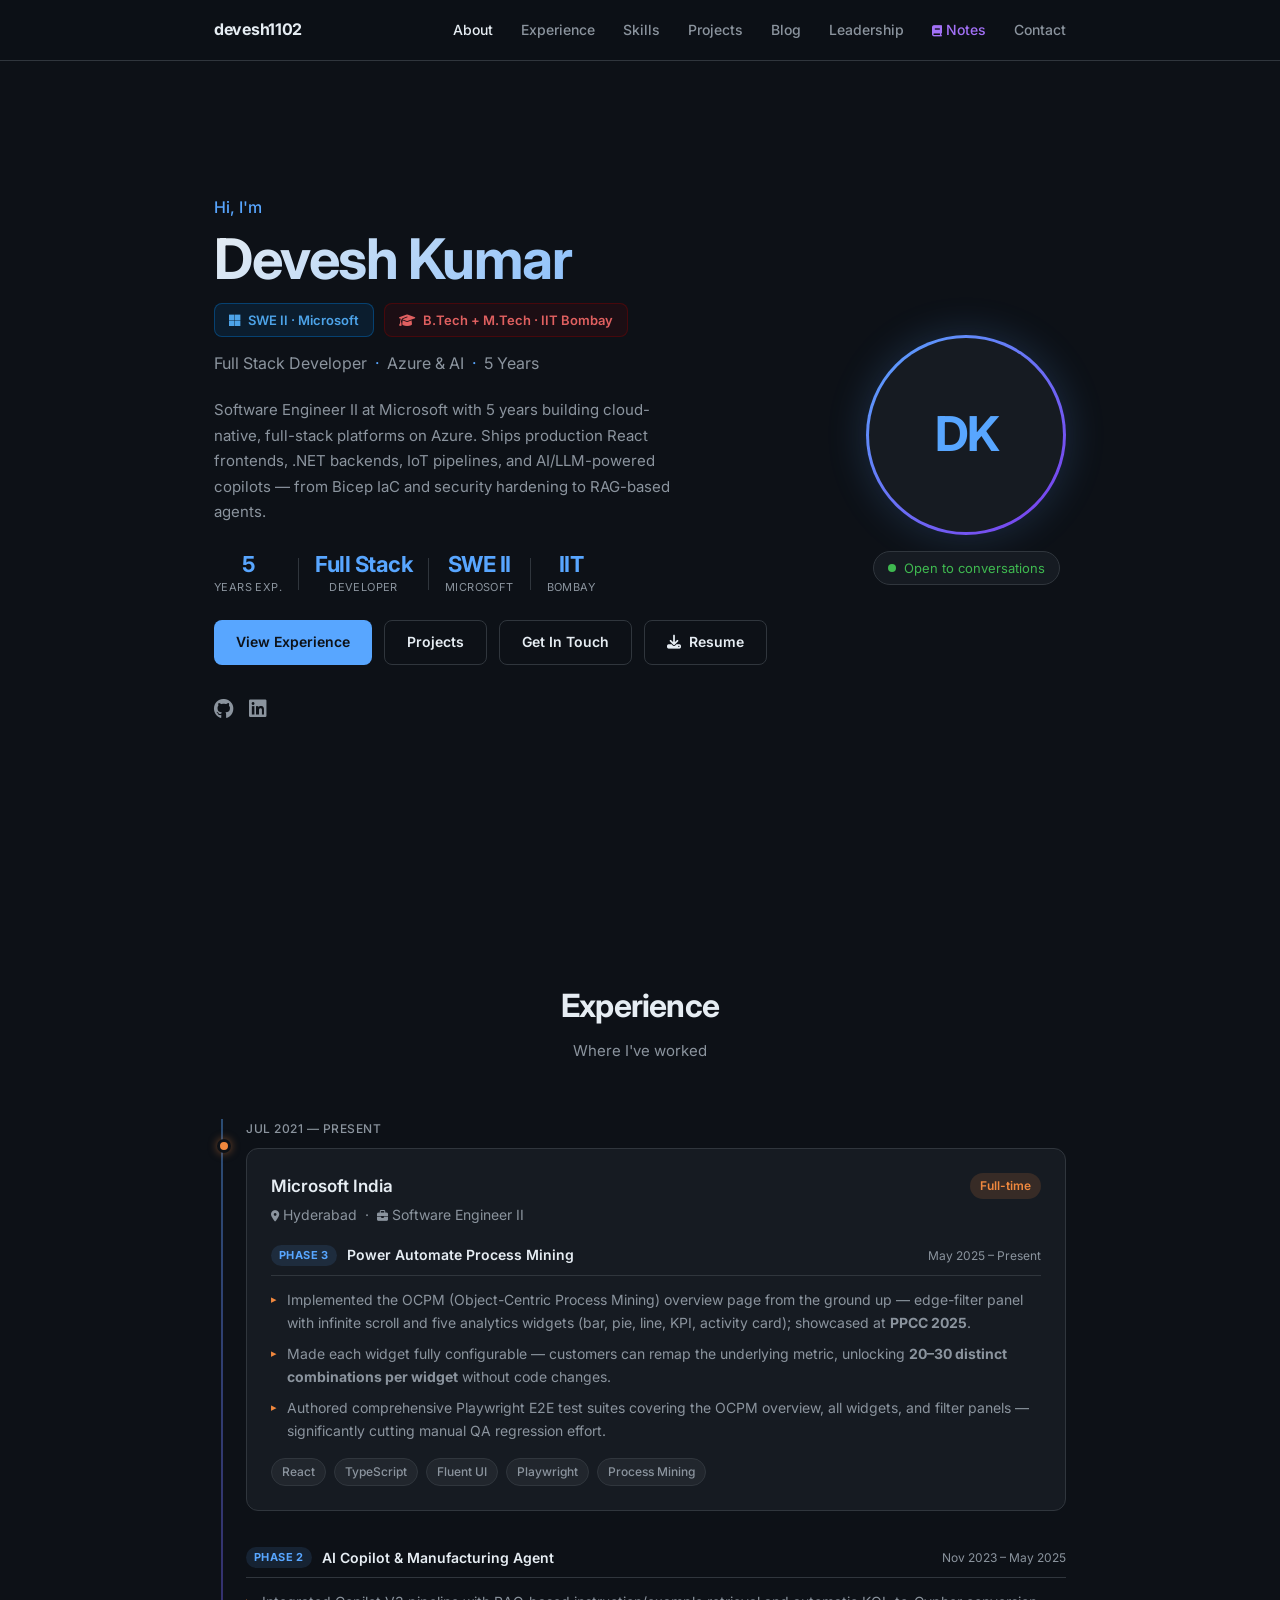
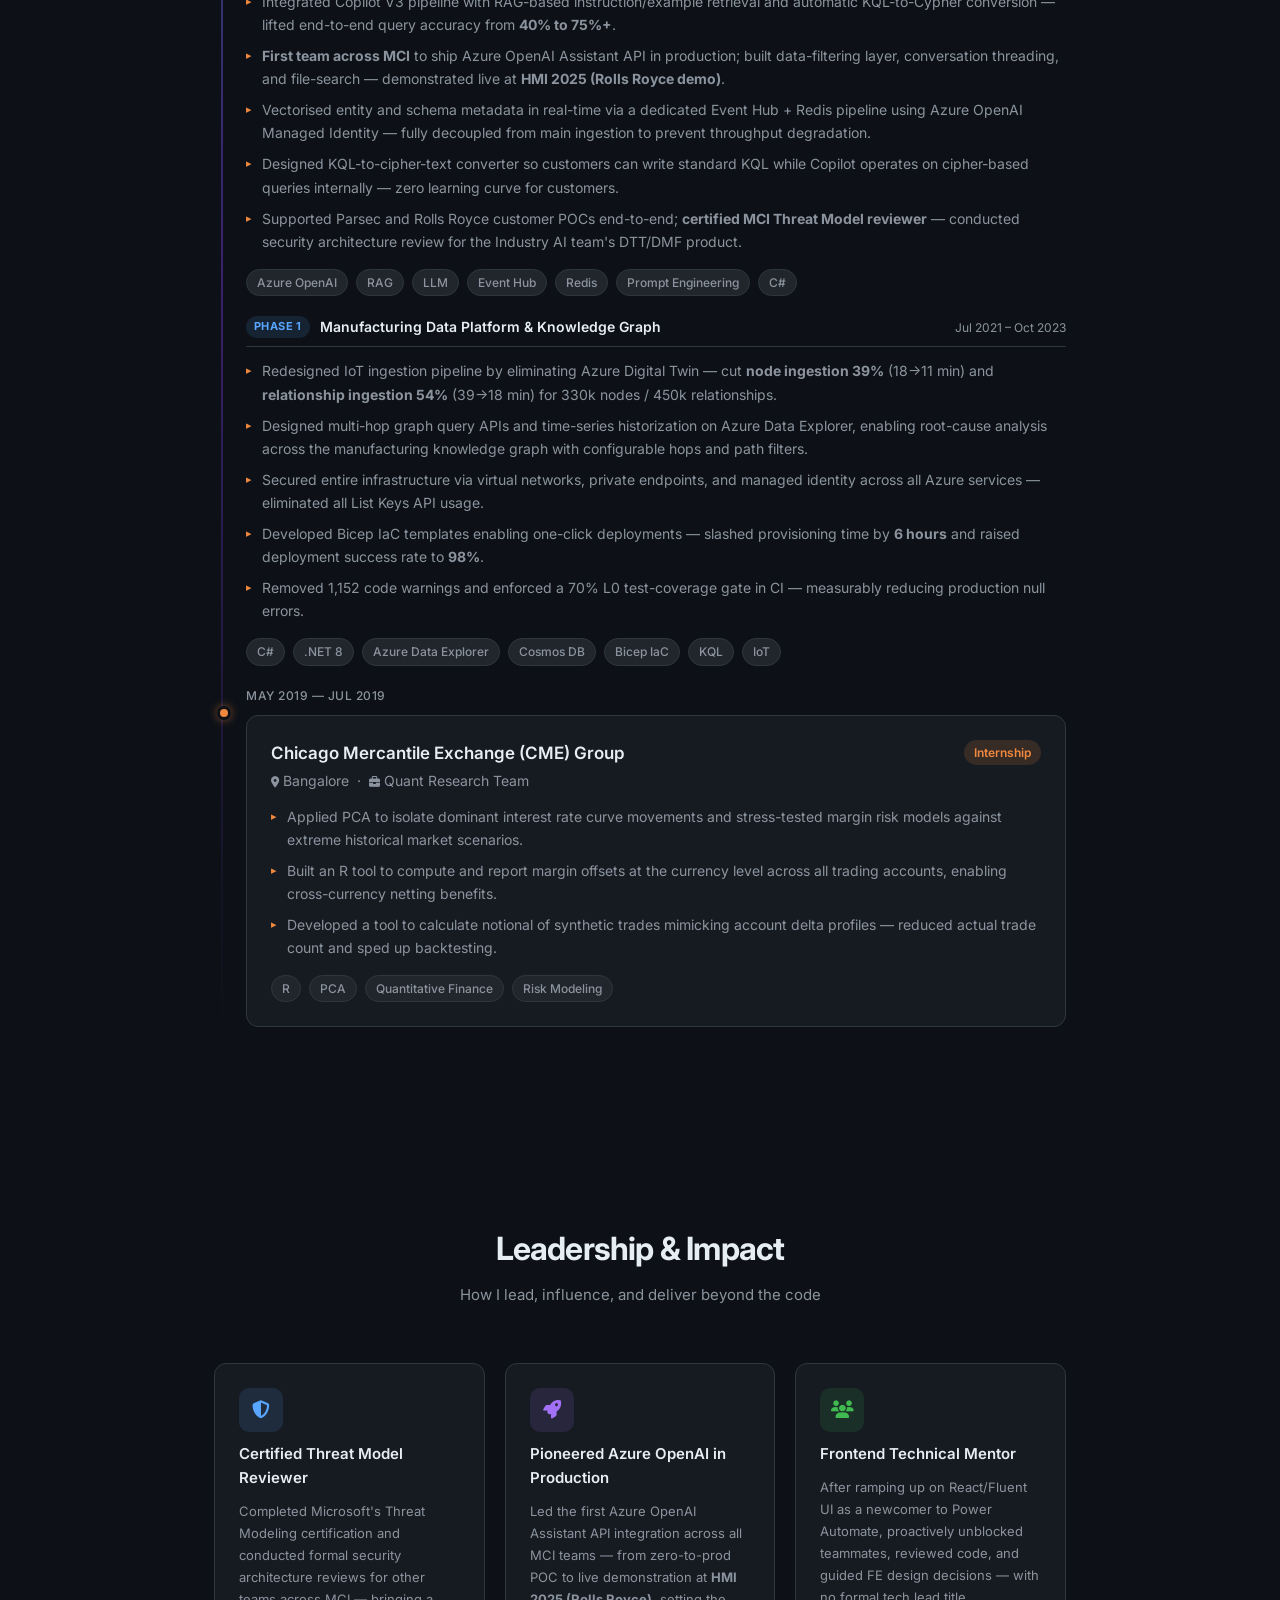
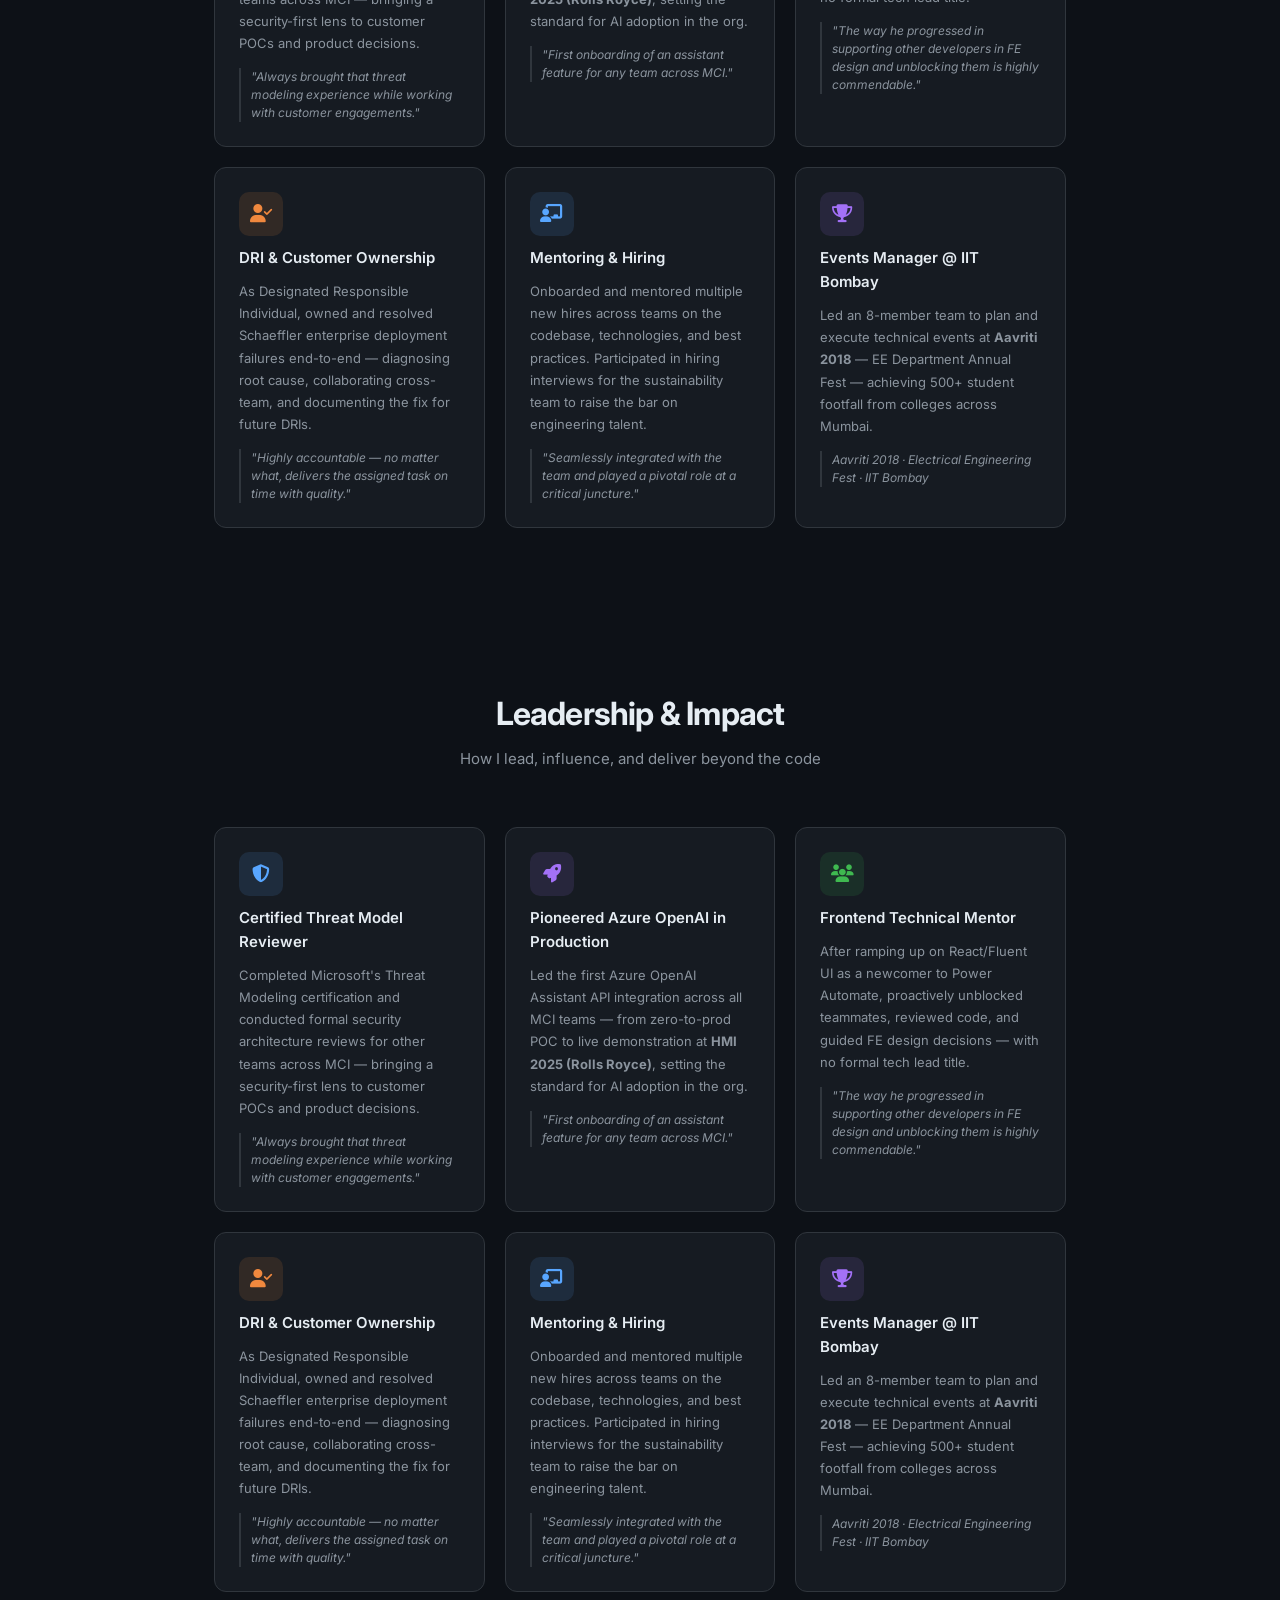
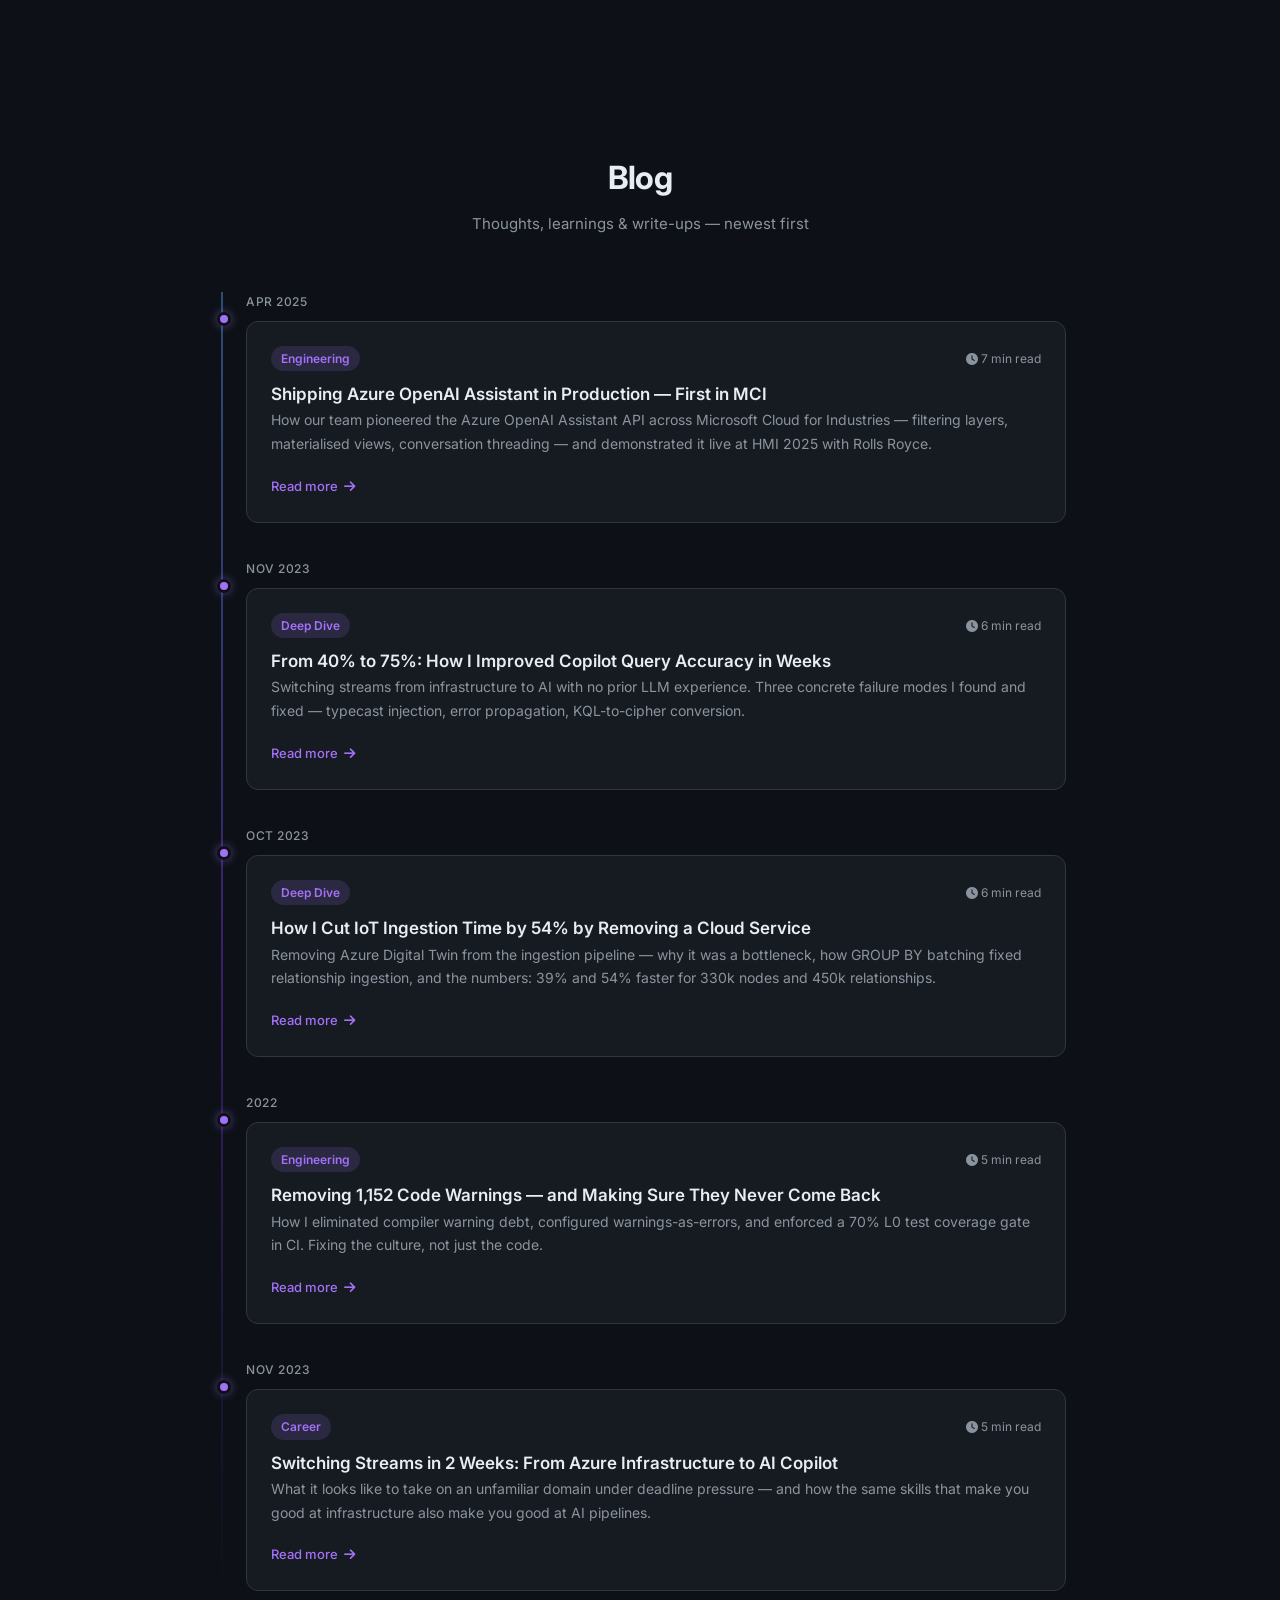
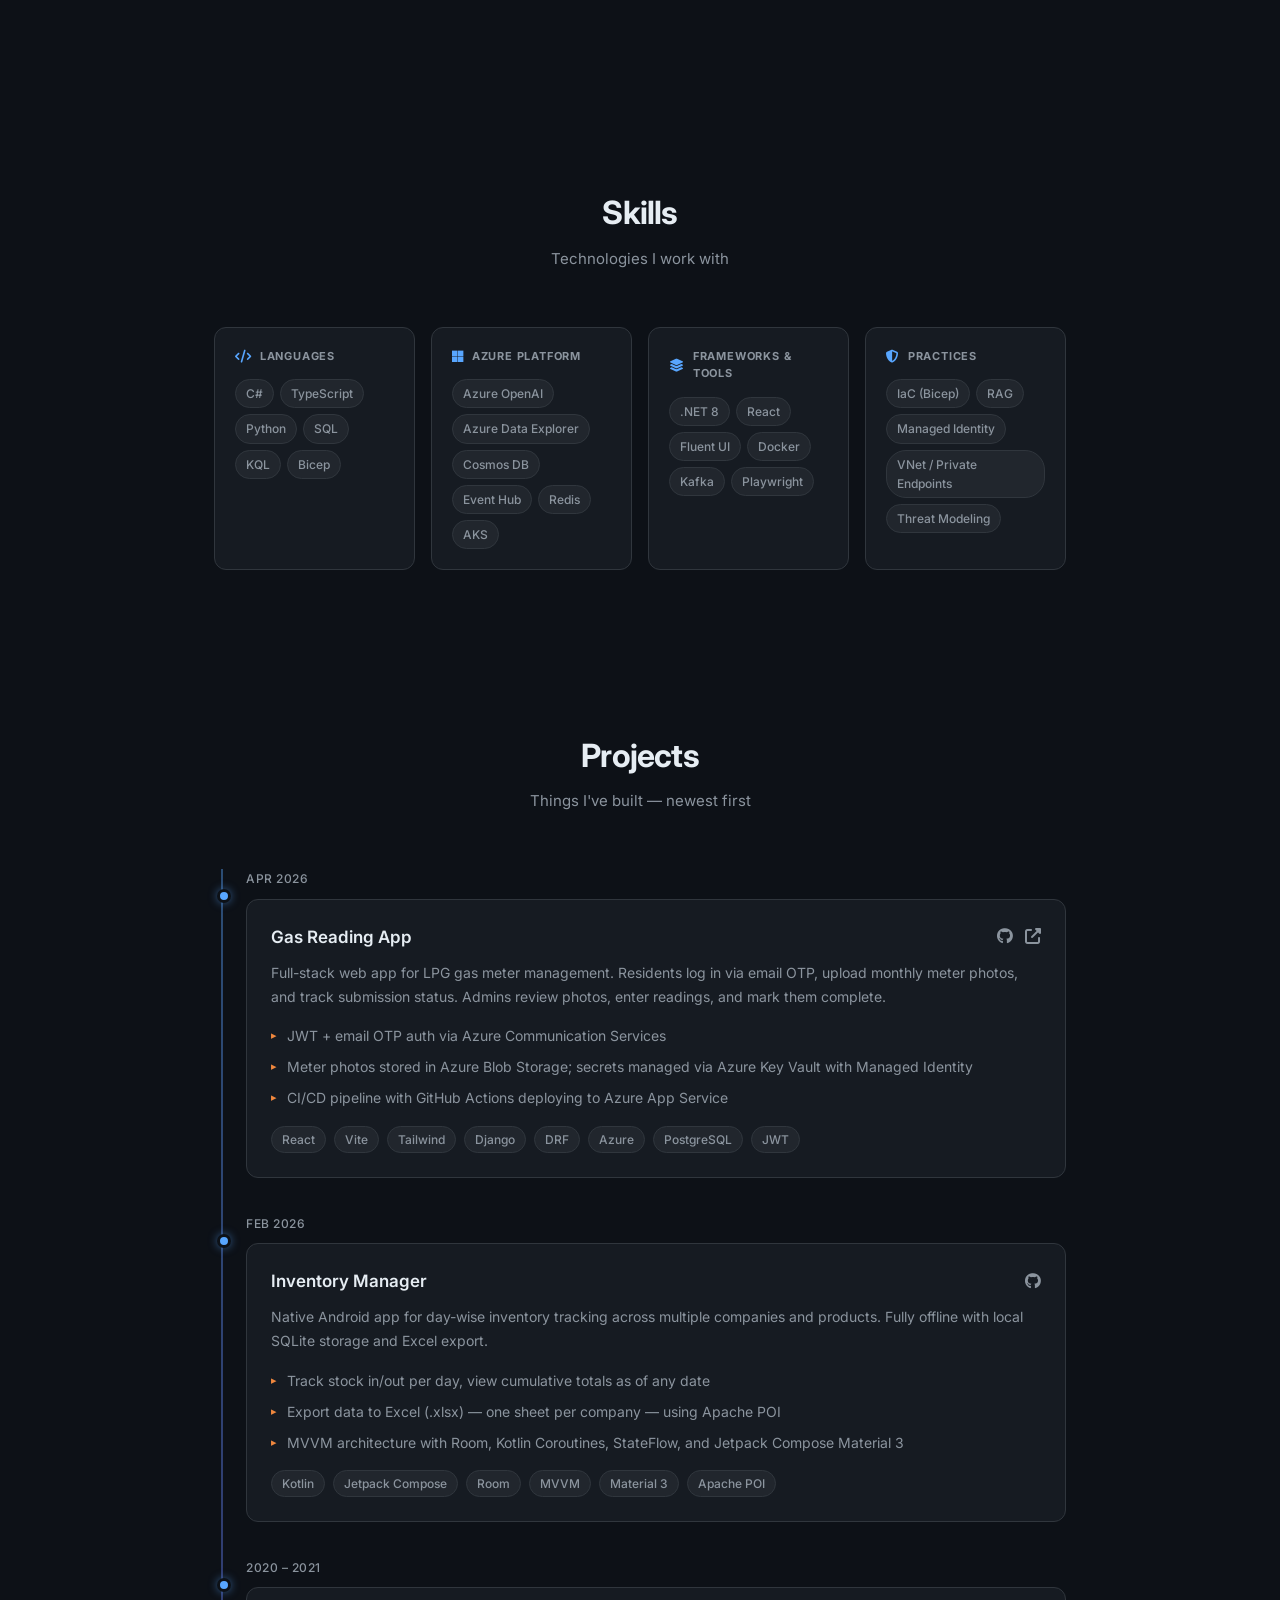
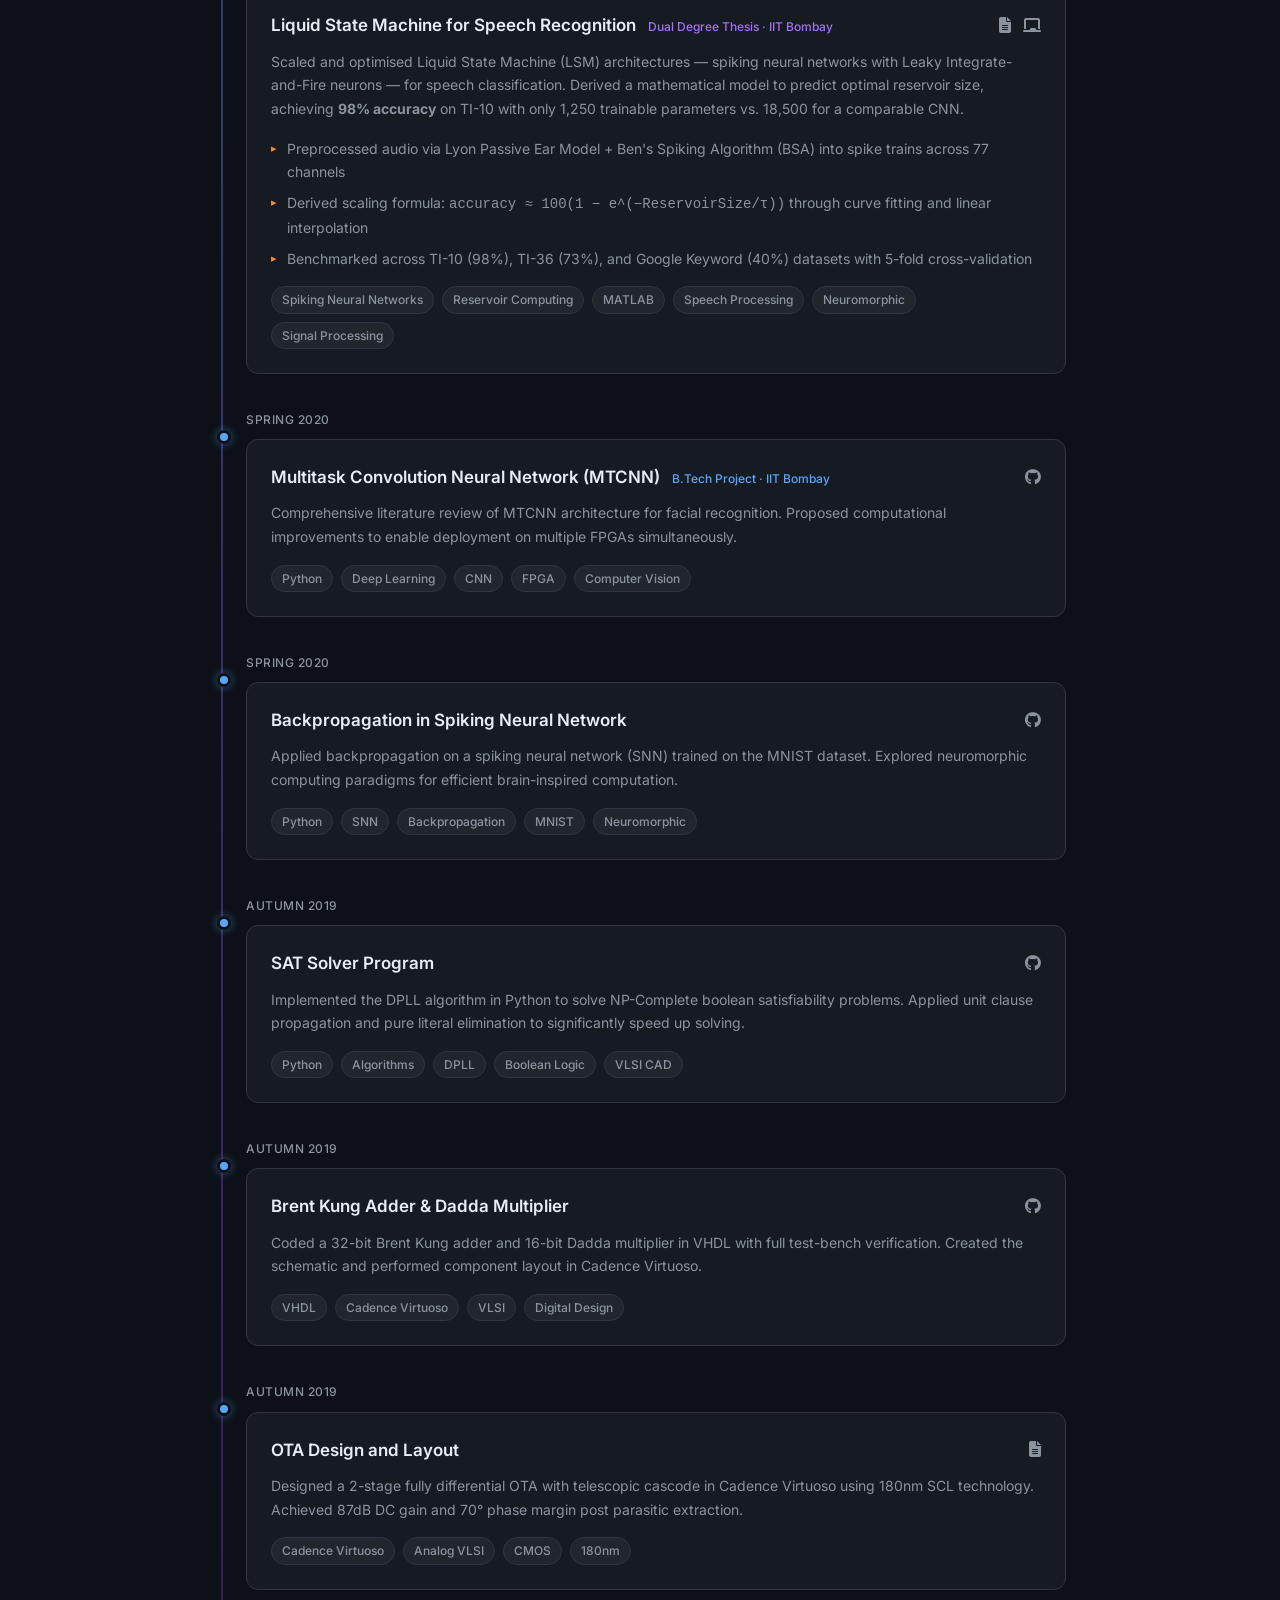
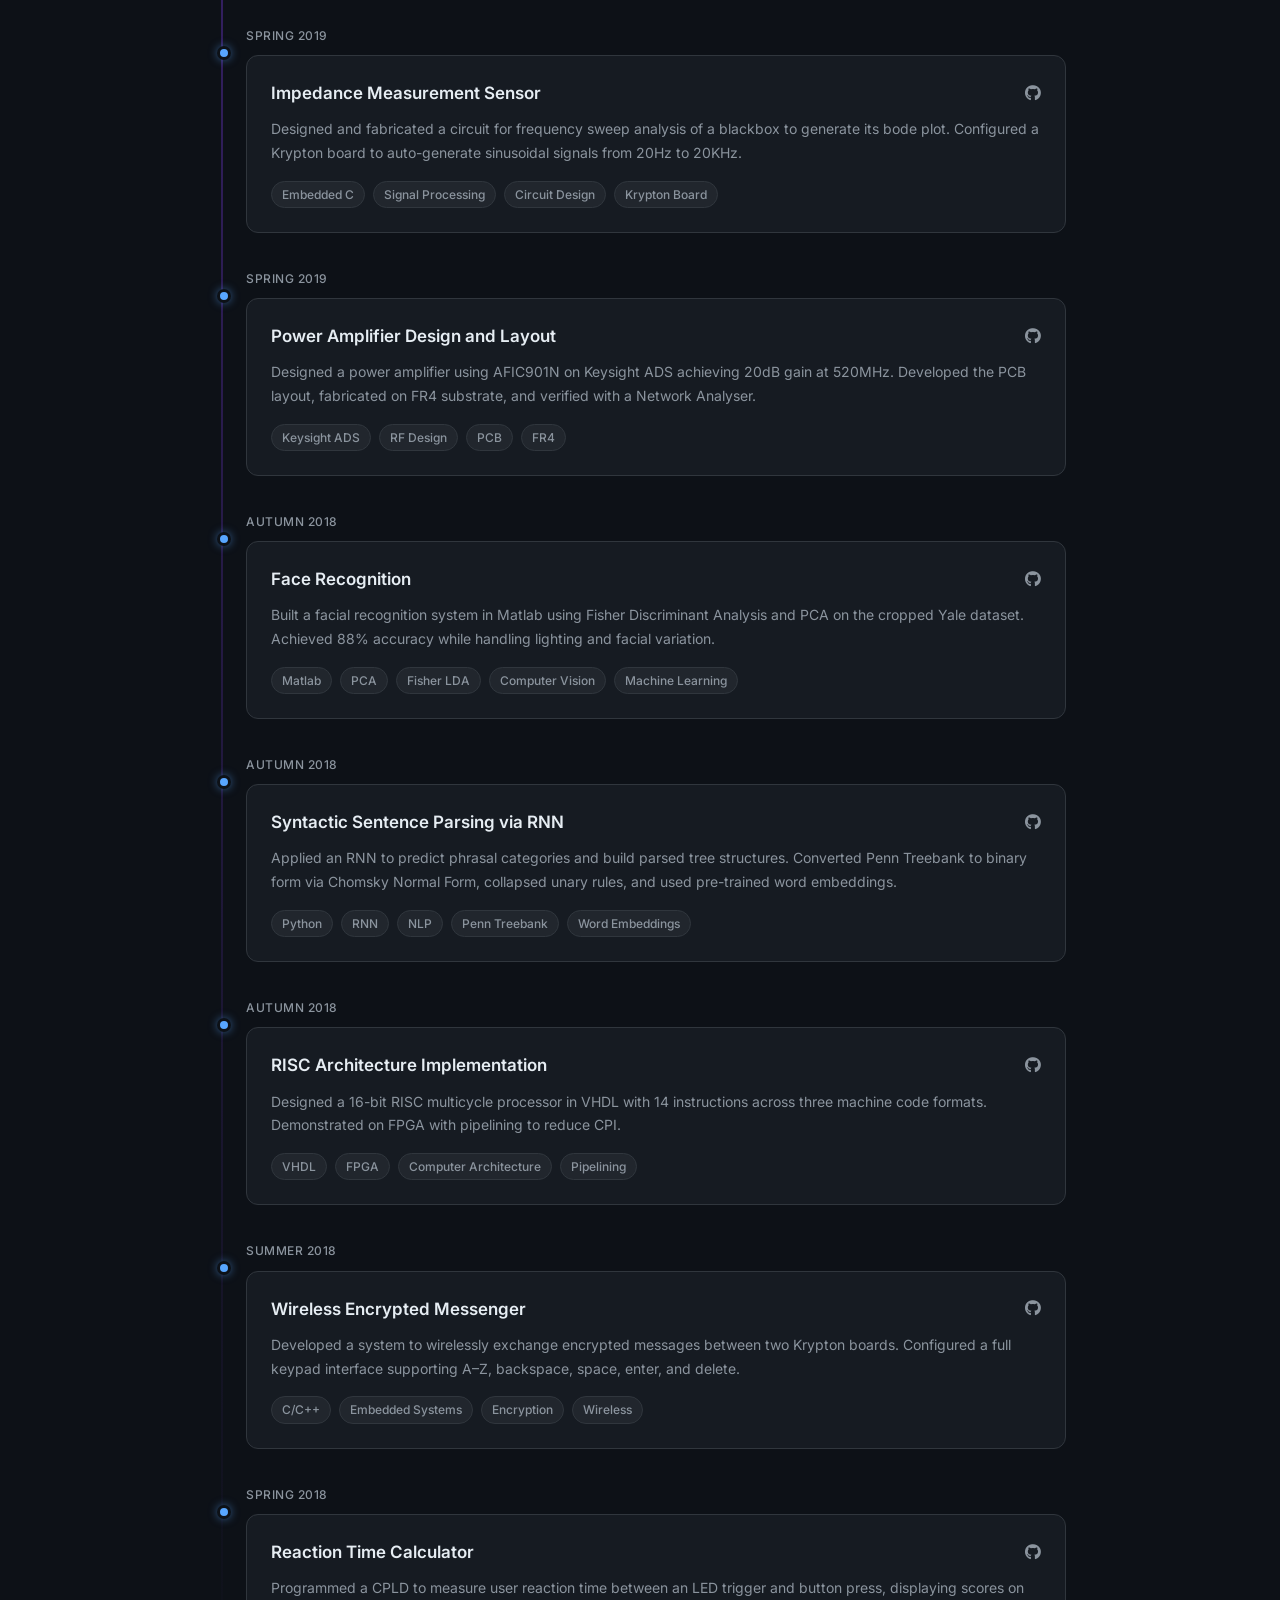
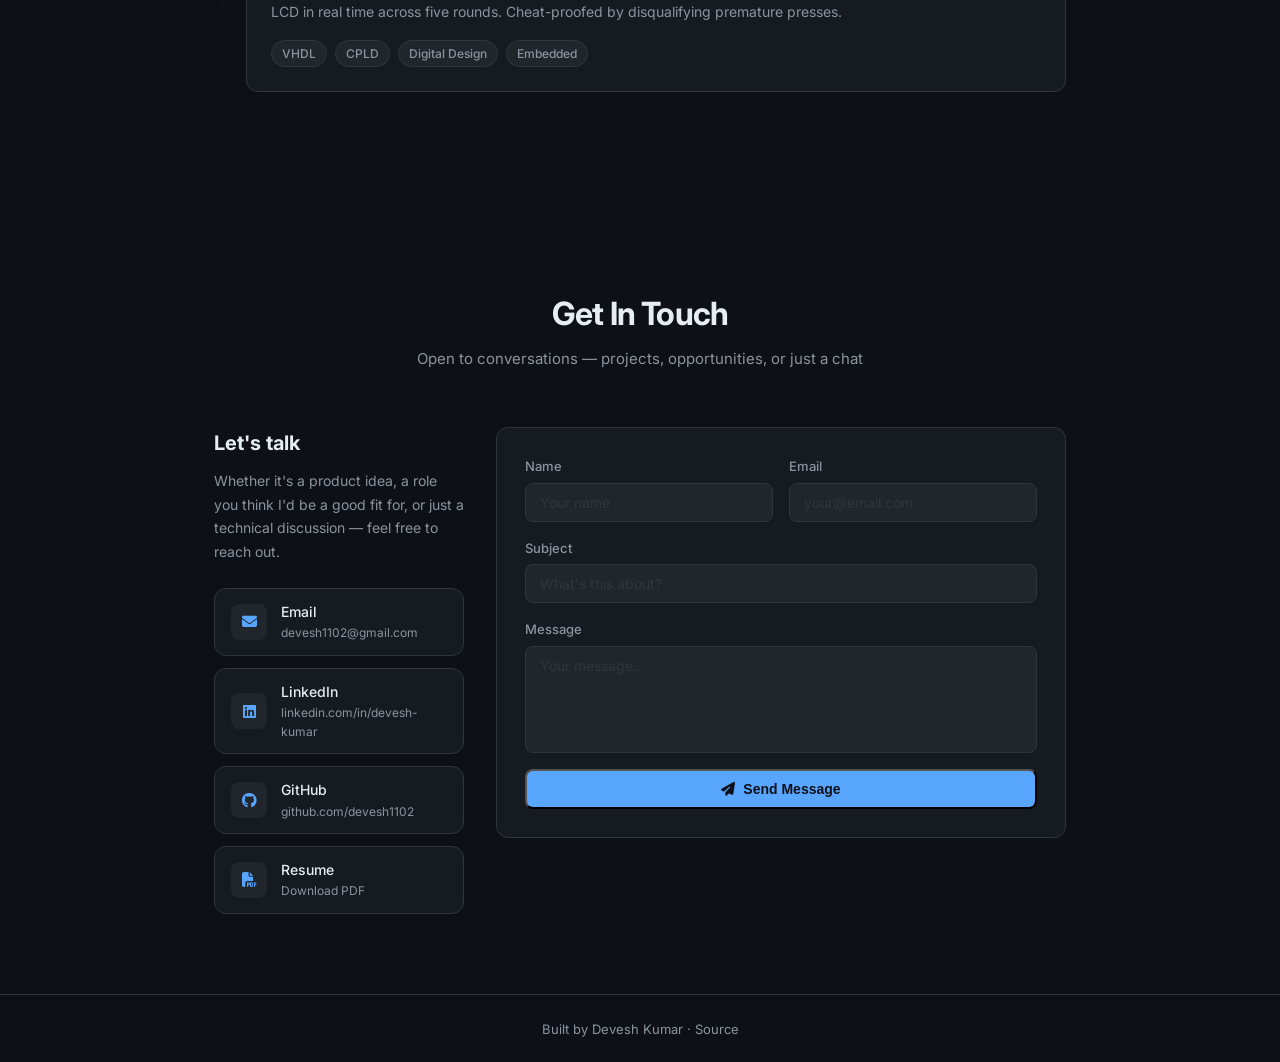
==== index.html @ a4772d68 "Add OTA report PDF with link on project card" ====
<!DOCTYPE html>
<html lang="en">
<head>
  <meta charset="UTF-8" />
  <meta name="viewport" content="width=device-width, initial-scale=1.0"/>

  <!-- Primary SEO -->
  <title>Devesh Kumar — Full Stack Developer</title>
  <meta name="description" content="Full Stack Developer & SWE II at Microsoft. 4+ years shipping cloud-native platforms on Azure — React frontends, .NET backends, AI/LLM copilots, IoT pipelines." />
  <meta name="author" content="Devesh Kumar" />
  <link rel="canonical" href="https://devesh1102.github.io/" />

  <!-- Open Graph — controls LinkedIn / Facebook preview -->
  <meta property="og:type" content="website" />
  <meta property="og:url" content="https://devesh1102.github.io/" />
  <meta property="og:title" content="Devesh Kumar — Full Stack Developer" />
  <meta property="og:description" content="Full Stack Developer building clean, performant web applications. Explore my projects and blog." />
  <meta property="og:image" content="https://devesh1102.github.io/og-image.png" />
  <meta property="og:image:width" content="1200" />
  <meta property="og:image:height" content="630" />
  <meta property="og:site_name" content="Devesh Kumar" />

  <!-- Twitter Card -->
  <meta name="twitter:card" content="summary_large_image" />
  <meta name="twitter:title" content="Devesh Kumar — Full Stack Developer" />
  <meta name="twitter:description" content="Full Stack Developer building clean, performant web applications." />
  <meta name="twitter:image" content="https://devesh1102.github.io/og-image.png" />

  <!-- Favicon -->
  <link rel="icon" href="favicon.svg" type="image/svg+xml" />

  <!-- Preconnect for performance -->
  <link rel="preconnect" href="https://fonts.googleapis.com" />
  <link rel="preconnect" href="https://fonts.gstatic.com" crossorigin />

  <!-- JSON-LD structured data (Person schema) -->
  <script type="application/ld+json">
  {
    "@context": "https://schema.org",
    "@type": "Person",
    "name": "Devesh Kumar",
    "url": "https://devesh1102.github.io/",
    "email": "devesh1102@gmail.com",
    "jobTitle": "Software Engineer II — Full Stack Developer",
    "worksFor": {
      "@type": "Organization",
      "name": "Microsoft"
    },
    "alumniOf": {
      "@type": "CollegeOrUniversity",
      "name": "Indian Institute of Technology, Bombay"
    },
    "knowsAbout": ["Full Stack Development", "React", "TypeScript", "C#", ".NET", "Azure", "RAG", "LLM", "IoT", "Cloud Architecture"],
    "sameAs": [
      "https://github.com/devesh1102",
      "https://linkedin.com/in/devesh-kumar"
    ]
  }
  </script>

  <link rel="stylesheet" href="style.css?v=2" />
  <link href="https://fonts.googleapis.com/css2?family=Inter:wght@300;400;500;600;700&display=swap" rel="stylesheet"/>
  <link rel="stylesheet" href="https://cdnjs.cloudflare.com/ajax/libs/font-awesome/6.5.0/css/all.min.css"/>
</head>
<body>

  <!-- Skip to content (accessibility) -->
  <a href="#about" class="skip-link">Skip to main content</a>

  <!-- NAV -->
  <nav>
    <div class="nav-inner">
      <span class="logo">devesh1102</span>
      <ul class="nav-links">
        <li><a href="#about">About</a></li>
        <li><a href="#experience">Experience</a></li>
        <li><a href="#skills">Skills</a></li>
        <li><a href="#projects">Projects</a></li>
        <li><a href="#blog">Blog</a></li>
        <li><a href="#leadership">Leadership</a></li>
        <li><a href="notes/index.html" class="nav-notes"><i class="fas fa-book"></i> Notes</a></li>
        <li><a href="#contact">Contact</a></li>
      </ul>
      <button class="hamburger" id="hamburger" aria-label="Toggle menu">
        <span></span><span></span><span></span>
      </button>
    </div>
  </nav>

  <!-- HERO -->
  <section id="about" class="hero">
    <div class="hero-content">
      <div class="hero-text">
        <p class="greeting">Hi, I'm</p>
        <h1>Devesh Kumar</h1>
        <div class="cred-badges">
          <span class="cred-badge cred-ms">
            <i class="fab fa-microsoft"></i> SWE II · Microsoft
          </span>
          <span class="cred-badge cred-iit">
            <i class="fas fa-graduation-cap"></i> B.Tech + M.Tech · IIT Bombay
          </span>
        </div>
        <h2 class="tagline">Full Stack Developer <span class="dot">·</span> Azure &amp; AI <span class="dot">·</span> 5 Years</h2>
        <p class="bio">Software Engineer II at Microsoft with 5 years building cloud-native, full-stack platforms on Azure. Ships production React frontends, .NET backends, IoT pipelines, and AI/LLM-powered copilots — from Bicep IaC and security hardening to RAG-based agents.</p>
        <div class="stats-bar">
          <div class="stat"><span class="stat-val">5</span><span class="stat-label">Years Exp.</span></div>
          <div class="stat-div"></div>
          <div class="stat"><span class="stat-val">Full Stack</span><span class="stat-label">Developer</span></div>
          <div class="stat-div"></div>
          <div class="stat"><span class="stat-val">SWE II</span><span class="stat-label">Microsoft</span></div>
          <div class="stat-div"></div>
          <div class="stat"><span class="stat-val">IIT</span><span class="stat-label">Bombay</span></div>
        </div>
        <div class="hero-btns">
          <a href="#experience" class="btn btn-primary">View Experience</a>
          <a href="#projects" class="btn btn-outline">Projects</a>
          <a href="mailto:devesh1102@gmail.com" class="btn btn-outline">Get In Touch</a>
          <a href="resume.pdf" download="Devesh_Kumar_Resume.pdf" class="btn btn-outline"><i class="fas fa-download"></i> Resume</a>
        </div>
        <div class="socials">
          <a href="https://github.com/devesh1102" target="_blank" rel="noopener noreferrer" aria-label="GitHub"><i class="fab fa-github"></i></a>
          <a href="https://linkedin.com/in/devesh-kumar" target="_blank" rel="noopener noreferrer" aria-label="LinkedIn"><i class="fab fa-linkedin"></i></a>
        </div>
      </div>
      <div class="hero-avatar">
        <div class="avatar-ring">
          <div class="avatar-placeholder">DK</div>
        </div>
        <div class="status-badge"><span class="pulse"></span> Open to conversations</div>
      </div>
    </div>
  </section>

  <!-- EXPERIENCE -->
  <section id="experience" aria-label="Experience">
    <div class="section-header">
      <h2>Experience</h2>
      <p>Where I've worked</p>
    </div>
    <div class="timeline">

      <!-- MICROSOFT -->
      <div class="timeline-item">
        <div class="timeline-dot exp-dot"></div>
        <div class="timeline-date">Jul 2021 — Present</div>
        <div class="card exp-card">
          <div class="card-top">
            <div>
              <h3>Microsoft India</h3>
              <p class="exp-meta"><i class="fas fa-map-marker-alt"></i> Hyderabad &nbsp;·&nbsp; <i class="fas fa-briefcase"></i> Software Engineer II</p>
            </div>
            <span class="exp-badge">Full-time</span>
          </div>

          <!-- Phase 3 -->
          <div class="phase-header">
            <span class="phase-label">Phase 3</span>
            <span class="phase-title">Power Automate Process Mining</span>
            <span class="phase-date">May 2025 – Present</span>
          </div>
          <ul class="exp-list">
            <li>Implemented the OCPM (Object-Centric Process Mining) overview page from the ground up — edge-filter panel with infinite scroll and five analytics widgets (bar, pie, line, KPI, activity card); showcased at <strong>PPCC 2025</strong>.</li>
            <li>Made each widget fully configurable — customers can remap the underlying metric, unlocking <strong>20–30 distinct combinations per widget</strong> without code changes.</li>
            <li>Authored comprehensive Playwright E2E test suites covering the OCPM overview, all widgets, and filter panels — significantly cutting manual QA regression effort.</li>
          </ul>
          <div class="tags">
            <span>React</span><span>TypeScript</span><span>Fluent UI</span><span>Playwright</span><span>Process Mining</span>
          </div>
        </div>
      </div>

          <!-- Phase 2 -->
          <div class="phase-header">
            <span class="phase-label">Phase 2</span>
            <span class="phase-title">AI Copilot &amp; Manufacturing Agent</span>
            <span class="phase-date">Nov 2023 – May 2025</span>
          </div>
          <ul class="exp-list">
            <li>Integrated Copilot V3 pipeline with RAG-based instruction/example retrieval and automatic KQL-to-Cypher conversion — lifted end-to-end query accuracy from <strong>40% to 75%+</strong>.</li>
            <li><strong>First team across MCI</strong> to ship Azure OpenAI Assistant API in production; built data-filtering layer, conversation threading, and file-search — demonstrated live at <strong>HMI 2025 (Rolls Royce demo)</strong>.</li>
            <li>Vectorised entity and schema metadata in real-time via a dedicated Event Hub + Redis pipeline using Azure OpenAI Managed Identity — fully decoupled from main ingestion to prevent throughput degradation.</li>
            <li>Designed KQL-to-cipher-text converter so customers can write standard KQL while Copilot operates on cipher-based queries internally — zero learning curve for customers.</li>
            <li>Supported Parsec and Rolls Royce customer POCs end-to-end; <strong>certified MCI Threat Model reviewer</strong> — conducted security architecture review for the Industry AI team's DTT/DMF product.</li>
          </ul>
          <div class="tags" style="margin-bottom:20px">
            <span>Azure OpenAI</span><span>RAG</span><span>LLM</span><span>Event Hub</span><span>Redis</span><span>Prompt Engineering</span><span>C#</span>
          </div>

          <!-- Phase 1 -->
          <div class="phase-header">
            <span class="phase-label">Phase 1</span>
            <span class="phase-title">Manufacturing Data Platform &amp; Knowledge Graph</span>
            <span class="phase-date">Jul 2021 – Oct 2023</span>
          </div>
          <ul class="exp-list">
            <li>Redesigned IoT ingestion pipeline by eliminating Azure Digital Twin — cut <strong>node ingestion 39%</strong> (18→11 min) and <strong>relationship ingestion 54%</strong> (39→18 min) for 330k nodes / 450k relationships.</li>
            <li>Designed multi-hop graph query APIs and time-series historization on Azure Data Explorer, enabling root-cause analysis across the manufacturing knowledge graph with configurable hops and path filters.</li>
            <li>Secured entire infrastructure via virtual networks, private endpoints, and managed identity across all Azure services — eliminated all List Keys API usage.</li>
            <li>Developed Bicep IaC templates enabling one-click deployments — slashed provisioning time by <strong>6 hours</strong> and raised deployment success rate to <strong>98%</strong>.</li>
            <li>Removed 1,152 code warnings and enforced a 70% L0 test-coverage gate in CI — measurably reducing production null errors.</li>
          </ul>
          <div class="tags" style="margin-bottom:20px">
            <span>C#</span><span>.NET 8</span><span>Azure Data Explorer</span><span>Cosmos DB</span><span>Bicep IaC</span><span>KQL</span><span>IoT</span>
          </div>

      <!-- CME GROUP -->
      <div class="timeline-item">
        <div class="timeline-dot exp-dot"></div>
        <div class="timeline-date">May 2019 — Jul 2019</div>
        <div class="card exp-card">
          <div class="card-top">
            <div>
              <h3>Chicago Mercantile Exchange (CME) Group</h3>
              <p class="exp-meta"><i class="fas fa-map-marker-alt"></i> Bangalore &nbsp;·&nbsp; <i class="fas fa-briefcase"></i> Quant Research Team</p>
            </div>
            <span class="exp-badge">Internship</span>
          </div>
          <ul class="exp-list">
            <li>Applied PCA to isolate dominant interest rate curve movements and stress-tested margin risk models against extreme historical market scenarios.</li>
            <li>Built an R tool to compute and report margin offsets at the currency level across all trading accounts, enabling cross-currency netting benefits.</li>
            <li>Developed a tool to calculate notional of synthetic trades mimicking account delta profiles — reduced actual trade count and sped up backtesting.</li>
          </ul>
          <div class="tags">
            <span>R</span><span>PCA</span><span>Quantitative Finance</span><span>Risk Modeling</span>
          </div>
        </div>
      </div>

    </div>
  </section>

  <!-- LEADERSHIP & IMPACT -->
  <section id="leadership" aria-label="Leadership and Impact">
    <div class="section-header">
      <h2>Leadership &amp; Impact</h2>
      <p>How I lead, influence, and deliver beyond the code</p>
    </div>
    <div class="leadership-grid">

      <div class="leadership-card">
        <div class="lc-icon" style="background: rgba(88,166,255,0.12); color: var(--accent)">
          <i class="fas fa-shield-alt"></i>
        </div>
        <h4>Certified Threat Model Reviewer</h4>
        <p>Completed Microsoft's Threat Modeling certification and conducted formal security architecture reviews for other teams across MCI — bringing a security-first lens to customer POCs and product decisions.</p>
        <span class="lc-quote">"Always brought that threat modeling experience while working with customer engagements."</span>
      </div>

      <div class="leadership-card">
        <div class="lc-icon" style="background: rgba(163,113,247,0.12); color: var(--purple)">
          <i class="fas fa-rocket"></i>
        </div>
        <h4>Pioneered Azure OpenAI in Production</h4>
        <p>Led the first Azure OpenAI Assistant API integration across all MCI teams — from zero-to-prod POC to live demonstration at <strong>HMI 2025 (Rolls Royce)</strong>, setting the standard for AI adoption in the org.</p>
        <span class="lc-quote">"First onboarding of an assistant feature for any team across MCI."</span>
      </div>

      <div class="leadership-card">
        <div class="lc-icon" style="background: rgba(63,185,80,0.12); color: var(--green)">
          <i class="fas fa-users"></i>
        </div>
        <h4>Frontend Technical Mentor</h4>
        <p>After ramping up on React/Fluent UI as a newcomer to Power Automate, proactively unblocked teammates, reviewed code, and guided FE design decisions — with no formal tech lead title.</p>
        <span class="lc-quote">"The way he progressed in supporting other developers in FE design and unblocking them is highly commendable."</span>
      </div>

      <div class="leadership-card">
        <div class="lc-icon" style="background: rgba(240,136,62,0.12); color: var(--orange)">
          <i class="fas fa-user-check"></i>
        </div>
        <h4>DRI &amp; Customer Ownership</h4>
        <p>As Designated Responsible Individual, owned and resolved Schaeffler enterprise deployment failures end-to-end — diagnosing root cause, collaborating cross-team, and documenting the fix for future DRIs.</p>
        <span class="lc-quote">"Highly accountable — no matter what, delivers the assigned task on time with quality."</span>
      </div>

      <div class="leadership-card">
        <div class="lc-icon" style="background: rgba(88,166,255,0.12); color: var(--accent)">
          <i class="fas fa-chalkboard-teacher"></i>
        </div>
        <h4>Mentoring &amp; Hiring</h4>
        <p>Onboarded and mentored multiple new hires across teams on the codebase, technologies, and best practices. Participated in hiring interviews for the sustainability team to raise the bar on engineering talent.</p>
        <span class="lc-quote">"Seamlessly integrated with the team and played a pivotal role at a critical juncture."</span>
      </div>

      <div class="leadership-card">
        <div class="lc-icon" style="background: rgba(163,113,247,0.12); color: var(--purple)">
          <i class="fas fa-trophy"></i>
        </div>
        <h4>Events Manager @ IIT Bombay</h4>
        <p>Led an 8-member team to plan and execute technical events at <strong>Aavriti 2018</strong> — EE Department Annual Fest — achieving 500+ student footfall from colleges across Mumbai.</p>
        <span class="lc-quote">Aavriti 2018 · Electrical Engineering Fest · IIT Bombay</span>
      </div>

    </div>
  </section>

      <!-- SKILLS -->
    <!-- LEADERSHIP & IMPACT -->
  <section id="leadership" aria-label="Leadership and Impact">
    <div class="section-header">
      <h2>Leadership &amp; Impact</h2>
      <p>How I lead, influence, and deliver beyond the code</p>
    </div>
    <div class="leadership-grid">

      <div class="leadership-card">
        <div class="lc-icon" style="background: rgba(88,166,255,0.12); color: var(--accent)">
          <i class="fas fa-shield-alt"></i>
        </div>
        <h4>Certified Threat Model Reviewer</h4>
        <p>Completed Microsoft's Threat Modeling certification and conducted formal security architecture reviews for other teams across MCI — bringing a security-first lens to customer POCs and product decisions.</p>
        <span class="lc-quote">"Always brought that threat modeling experience while working with customer engagements."</span>
      </div>

      <div class="leadership-card">
        <div class="lc-icon" style="background: rgba(163,113,247,0.12); color: var(--purple)">
          <i class="fas fa-rocket"></i>
        </div>
        <h4>Pioneered Azure OpenAI in Production</h4>
        <p>Led the first Azure OpenAI Assistant API integration across all MCI teams — from zero-to-prod POC to live demonstration at <strong>HMI 2025 (Rolls Royce)</strong>, setting the standard for AI adoption in the org.</p>
        <span class="lc-quote">"First onboarding of an assistant feature for any team across MCI."</span>
      </div>

      <div class="leadership-card">
        <div class="lc-icon" style="background: rgba(63,185,80,0.12); color: var(--green)">
          <i class="fas fa-users"></i>
        </div>
        <h4>Frontend Technical Mentor</h4>
        <p>After ramping up on React/Fluent UI as a newcomer to Power Automate, proactively unblocked teammates, reviewed code, and guided FE design decisions — with no formal tech lead title.</p>
        <span class="lc-quote">"The way he progressed in supporting other developers in FE design and unblocking them is highly commendable."</span>
      </div>

      <div class="leadership-card">
        <div class="lc-icon" style="background: rgba(240,136,62,0.12); color: var(--orange)">
          <i class="fas fa-user-check"></i>
        </div>
        <h4>DRI &amp; Customer Ownership</h4>
        <p>As Designated Responsible Individual, owned and resolved Schaeffler enterprise deployment failures end-to-end — diagnosing root cause, collaborating cross-team, and documenting the fix for future DRIs.</p>
        <span class="lc-quote">"Highly accountable — no matter what, delivers the assigned task on time with quality."</span>
      </div>

      <div class="leadership-card">
        <div class="lc-icon" style="background: rgba(88,166,255,0.12); color: var(--accent)">
          <i class="fas fa-chalkboard-teacher"></i>
        </div>
        <h4>Mentoring &amp; Hiring</h4>
        <p>Onboarded and mentored multiple new hires across teams on the codebase, technologies, and best practices. Participated in hiring interviews for the sustainability team to raise the bar on engineering talent.</p>
        <span class="lc-quote">"Seamlessly integrated with the team and played a pivotal role at a critical juncture."</span>
      </div>

      <div class="leadership-card">
        <div class="lc-icon" style="background: rgba(163,113,247,0.12); color: var(--purple)">
          <i class="fas fa-trophy"></i>
        </div>
        <h4>Events Manager @ IIT Bombay</h4>
        <p>Led an 8-member team to plan and execute technical events at <strong>Aavriti 2018</strong> — EE Department Annual Fest — achieving 500+ student footfall from colleges across Mumbai.</p>
        <span class="lc-quote">Aavriti 2018 · Electrical Engineering Fest · IIT Bombay</span>
      </div>

    </div>
  </section>

  <!-- BLOG TIMELINE -->
  <section id="blog">
    <div class="section-header">
      <h2>Blog</h2>
      <p>Thoughts, learnings & write-ups — newest first</p>
    </div>
    <div class="timeline">

      <div class="timeline-item">
        <div class="timeline-dot blog-dot"></div>
        <div class="timeline-date">Apr 2025</div>
        <div class="card blog-card">
          <div class="card-top">
            <span class="blog-tag">Engineering</span>
            <span class="read-time"><i class="fas fa-clock"></i> 7 min read</span>
          </div>
          <h3>Shipping Azure OpenAI Assistant in Production — First in MCI</h3>
          <p>How our team pioneered the Azure OpenAI Assistant API across Microsoft Cloud for Industries — filtering layers, materialised views, conversation threading — and demonstrated it live at HMI 2025 with Rolls Royce.</p>
          <a href="blog/openai-assistant.html" class="read-more">Read more <i class="fas fa-arrow-right"></i></a>
        </div>
      </div>

      <div class="timeline-item">
        <div class="timeline-dot blog-dot"></div>
        <div class="timeline-date">Nov 2023</div>
        <div class="card blog-card">
          <div class="card-top">
            <span class="blog-tag">Deep Dive</span>
            <span class="read-time"><i class="fas fa-clock"></i> 6 min read</span>
          </div>
          <h3>From 40% to 75%: How I Improved Copilot Query Accuracy in Weeks</h3>
          <p>Switching streams from infrastructure to AI with no prior LLM experience. Three concrete failure modes I found and fixed — typecast injection, error propagation, KQL-to-cipher conversion.</p>
          <a href="blog/copilot-accuracy.html" class="read-more">Read more <i class="fas fa-arrow-right"></i></a>
        </div>
      </div>

      <div class="timeline-item">
        <div class="timeline-dot blog-dot"></div>
        <div class="timeline-date">Oct 2023</div>
        <div class="card blog-card">
          <div class="card-top">
            <span class="blog-tag">Deep Dive</span>
            <span class="read-time"><i class="fas fa-clock"></i> 6 min read</span>
          </div>
          <h3>How I Cut IoT Ingestion Time by 54% by Removing a Cloud Service</h3>
          <p>Removing Azure Digital Twin from the ingestion pipeline — why it was a bottleneck, how GROUP BY batching fixed relationship ingestion, and the numbers: 39% and 54% faster for 330k nodes and 450k relationships.</p>
          <a href="blog/adt-removal.html" class="read-more">Read more <i class="fas fa-arrow-right"></i></a>
        </div>
      </div>

      <div class="timeline-item">
        <div class="timeline-dot blog-dot"></div>
        <div class="timeline-date">2022</div>
        <div class="card blog-card">
          <div class="card-top">
            <span class="blog-tag">Engineering</span>
            <span class="read-time"><i class="fas fa-clock"></i> 5 min read</span>
          </div>
          <h3>Removing 1,152 Code Warnings — and Making Sure They Never Come Back</h3>
          <p>How I eliminated compiler warning debt, configured warnings-as-errors, and enforced a 70% L0 test coverage gate in CI. Fixing the culture, not just the code.</p>
          <a href="blog/code-quality.html" class="read-more">Read more <i class="fas fa-arrow-right"></i></a>
        </div>
      </div>

      <div class="timeline-item">
        <div class="timeline-dot blog-dot"></div>
        <div class="timeline-date">Nov 2023</div>
        <div class="card blog-card">
          <div class="card-top">
            <span class="blog-tag">Career</span>
            <span class="read-time"><i class="fas fa-clock"></i> 5 min read</span>
          </div>
          <h3>Switching Streams in 2 Weeks: From Azure Infrastructure to AI Copilot</h3>
          <p>What it looks like to take on an unfamiliar domain under deadline pressure — and how the same skills that make you good at infrastructure also make you good at AI pipelines.</p>
          <a href="blog/switching-streams.html" class="read-more">Read more <i class="fas fa-arrow-right"></i></a>
        </div>
      </div>

    </div>
  </section>

      <!-- SKILLS -->
  <section id="skills" aria-label="Skills">
    <div class="section-header">
      <h2>Skills</h2>
      <p>Technologies I work with</p>
    </div>
    <div class="skills-grid">
      <div class="skill-group">
        <h4><i class="fas fa-code"></i> Languages</h4>
        <div class="tags">
          <span>C#</span><span>TypeScript</span><span>Python</span><span>SQL</span><span>KQL</span><span>Bicep</span>
        </div>
      </div>
      <div class="skill-group">
        <h4><i class="fab fa-microsoft"></i> Azure Platform</h4>
        <div class="tags">
          <span>Azure OpenAI</span><span>Azure Data Explorer</span><span>Cosmos DB</span><span>Event Hub</span><span>Redis</span><span>AKS</span>
        </div>
      </div>
      <div class="skill-group">
        <h4><i class="fas fa-layer-group"></i> Frameworks & Tools</h4>
        <div class="tags">
          <span>.NET 8</span><span>React</span><span>Fluent UI</span><span>Docker</span><span>Kafka</span><span>Playwright</span>
        </div>
      </div>
      <div class="skill-group">
        <h4><i class="fas fa-shield-alt"></i> Practices</h4>
        <div class="tags">
          <span>IaC (Bicep)</span><span>RAG</span><span>Managed Identity</span><span>VNet / Private Endpoints</span><span>Threat Modeling</span>
        </div>
      </div>
    </div>
  </section>

  <!-- PROJECTS TIMELINE -->
  <section id="projects">
    <div class="section-header">
      <h2>Projects</h2>
      <p>Things I've built — newest first</p>
    </div>
    <div class="timeline">

      <div class="timeline-item">
        <div class="timeline-dot"></div>
        <div class="timeline-date">Apr 2026</div>
        <div class="card">
          <div class="card-top">
            <h3>Gas Reading App</h3>
            <div class="card-links">
              <a href="https://github.com/devesh1102/gas-reading-app" target="_blank" rel="noopener noreferrer" aria-label="GitHub"><i class="fab fa-github"></i></a>
              <a href="https://gasreading-backend.azurewebsites.net" target="_blank" rel="noopener noreferrer" aria-label="Live demo"><i class="fas fa-external-link-alt"></i></a>
            </div>
          </div>
          <p>Full-stack web app for LPG gas meter management. Residents log in via email OTP, upload monthly meter photos, and track submission status. Admins review photos, enter readings, and mark them complete.</p>
          <ul class="exp-list">
            <li>JWT + email OTP auth via Azure Communication Services</li>
            <li>Meter photos stored in Azure Blob Storage; secrets managed via Azure Key Vault with Managed Identity</li>
            <li>CI/CD pipeline with GitHub Actions deploying to Azure App Service</li>
          </ul>
          <div class="tags">
            <span>React</span><span>Vite</span><span>Tailwind</span><span>Django</span><span>DRF</span><span>Azure</span><span>PostgreSQL</span><span>JWT</span>
          </div>
        </div>
      </div>

      <div class="timeline-item">
        <div class="timeline-dot"></div>
        <div class="timeline-date">Feb 2026</div>
        <div class="card">
          <div class="card-top">
            <h3>Inventory Manager</h3>
            <div class="card-links">
              <a href="https://github.com/devesh1102/InventoryManager" target="_blank" rel="noopener noreferrer" aria-label="GitHub"><i class="fab fa-github"></i></a>
            </div>
          </div>
          <p>Native Android app for day-wise inventory tracking across multiple companies and products. Fully offline with local SQLite storage and Excel export.</p>
          <ul class="exp-list">
            <li>Track stock in/out per day, view cumulative totals as of any date</li>
            <li>Export data to Excel (.xlsx) — one sheet per company — using Apache POI</li>
            <li>MVVM architecture with Room, Kotlin Coroutines, StateFlow, and Jetpack Compose Material 3</li>
          </ul>
          <div class="tags">
            <span>Kotlin</span><span>Jetpack Compose</span><span>Room</span><span>MVVM</span><span>Material 3</span><span>Apache POI</span>
          </div>
        </div>
      </div>

      <div class="timeline-item">
        <div class="timeline-dot"></div>
        <div class="timeline-date">2020 – 2021</div>
        <div class="card">
          <div class="card-top">
            <h3>Liquid State Machine for Speech Recognition <span style="font-size:12px; font-weight:500; color:var(--purple); margin-left:8px;">Dual Degree Thesis · IIT Bombay</span></h3>
            <div class="card-links">
              <a href="ddp-report.pdf" target="_blank" rel="noopener noreferrer" title="Report"><i class="fas fa-file-alt"></i></a>
              <a href="ddp-presentation.pdf" target="_blank" rel="noopener noreferrer" title="Presentation"><i class="fas fa-chalkboard"></i></a>
            </div>
          </div>
          <p>Scaled and optimised Liquid State Machine (LSM) architectures — spiking neural networks with Leaky Integrate-and-Fire neurons — for speech classification. Derived a mathematical model to predict optimal reservoir size, achieving <strong>98% accuracy</strong> on TI-10 with only 1,250 trainable parameters vs. 18,500 for a comparable CNN.</p>
          <ul class="exp-list">
            <li>Preprocessed audio via Lyon Passive Ear Model + Ben's Spiking Algorithm (BSA) into spike trains across 77 channels</li>
            <li>Derived scaling formula: <code>accuracy ≈ 100(1 − e^(−ReservoirSize/τ))</code> through curve fitting and linear interpolation</li>
            <li>Benchmarked across TI-10 (98%), TI-36 (73%), and Google Keyword (40%) datasets with 5-fold cross-validation</li>
          </ul>
          <div class="tags">
            <span>Spiking Neural Networks</span><span>Reservoir Computing</span><span>MATLAB</span><span>Speech Processing</span><span>Neuromorphic</span><span>Signal Processing</span>
          </div>
        </div>
      </div>

      <div class="timeline-item">
        <div class="timeline-dot"></div>
        <div class="timeline-date">Spring 2020</div>
        <div class="card">
          <div class="card-top">
            <h3>Multitask Convolution Neural Network (MTCNN) <span style="font-size:12px; font-weight:500; color:var(--accent); margin-left:8px;">B.Tech Project · IIT Bombay</span></h3>
            <div class="card-links">
              <a href="#" title="GitHub" aria-label="GitHub"><i class="fab fa-github"></i></a>
            </div>
          </div>
          <p>Comprehensive literature review of MTCNN architecture for facial recognition. Proposed computational improvements to enable deployment on multiple FPGAs simultaneously.</p>
          <div class="tags">
            <span>Python</span><span>Deep Learning</span><span>CNN</span><span>FPGA</span><span>Computer Vision</span>
          </div>
        </div>
      </div>

      <div class="timeline-item">
        <div class="timeline-dot"></div>
        <div class="timeline-date">Spring 2020</div>
        <div class="card">
          <div class="card-top">
            <h3>Backpropagation in Spiking Neural Network</h3>
            <div class="card-links">
              <a href="#" title="GitHub" aria-label="GitHub"><i class="fab fa-github"></i></a>
            </div>
          </div>
          <p>Applied backpropagation on a spiking neural network (SNN) trained on the MNIST dataset. Explored neuromorphic computing paradigms for efficient brain-inspired computation.</p>
          <div class="tags">
            <span>Python</span><span>SNN</span><span>Backpropagation</span><span>MNIST</span><span>Neuromorphic</span>
          </div>
        </div>
      </div>

      <div class="timeline-item">
        <div class="timeline-dot"></div>
        <div class="timeline-date">Autumn 2019</div>
        <div class="card">
          <div class="card-top">
            <h3>SAT Solver Program</h3>
            <div class="card-links">
              <a href="#" title="GitHub" aria-label="GitHub"><i class="fab fa-github"></i></a>
            </div>
          </div>
          <p>Implemented the DPLL algorithm in Python to solve NP-Complete boolean satisfiability problems. Applied unit clause propagation and pure literal elimination to significantly speed up solving.</p>
          <div class="tags">
            <span>Python</span><span>Algorithms</span><span>DPLL</span><span>Boolean Logic</span><span>VLSI CAD</span>
          </div>
        </div>
      </div>

      <div class="timeline-item">
        <div class="timeline-dot"></div>
        <div class="timeline-date">Autumn 2019</div>
        <div class="card">
          <div class="card-top">
            <h3>Brent Kung Adder &amp; Dadda Multiplier</h3>
            <div class="card-links">
              <a href="#" title="GitHub" aria-label="GitHub"><i class="fab fa-github"></i></a>
            </div>
          </div>
          <p>Coded a 32-bit Brent Kung adder and 16-bit Dadda multiplier in VHDL with full test-bench verification. Created the schematic and performed component layout in Cadence Virtuoso.</p>
          <div class="tags">
            <span>VHDL</span><span>Cadence Virtuoso</span><span>VLSI</span><span>Digital Design</span>
          </div>
        </div>
      </div>

      <div class="timeline-item">
        <div class="timeline-dot"></div>
        <div class="timeline-date">Autumn 2019</div>
        <div class="card">
          <div class="card-top">
            <h3>OTA Design and Layout</h3>
            <div class="card-links">
              <a href="ota-report.pdf" target="_blank" rel="noopener noreferrer" title="Report"><i class="fas fa-file-alt"></i></a>
            </div>
          </div>
          <p>Designed a 2-stage fully differential OTA with telescopic cascode in Cadence Virtuoso using 180nm SCL technology. Achieved 87dB DC gain and 70° phase margin post parasitic extraction.</p>
          <div class="tags">
            <span>Cadence Virtuoso</span><span>Analog VLSI</span><span>CMOS</span><span>180nm</span>
          </div>
        </div>
      </div>

      <div class="timeline-item">
        <div class="timeline-dot"></div>
        <div class="timeline-date">Spring 2019</div>
        <div class="card">
          <div class="card-top">
            <h3>Impedance Measurement Sensor</h3>
            <div class="card-links">
              <a href="#" title="GitHub" aria-label="GitHub"><i class="fab fa-github"></i></a>
            </div>
          </div>
          <p>Designed and fabricated a circuit for frequency sweep analysis of a blackbox to generate its bode plot. Configured a Krypton board to auto-generate sinusoidal signals from 20Hz to 20KHz.</p>
          <div class="tags">
            <span>Embedded C</span><span>Signal Processing</span><span>Circuit Design</span><span>Krypton Board</span>
          </div>
        </div>
      </div>

      <div class="timeline-item">
        <div class="timeline-dot"></div>
        <div class="timeline-date">Spring 2019</div>
        <div class="card">
          <div class="card-top">
            <h3>Power Amplifier Design and Layout</h3>
            <div class="card-links">
              <a href="#" title="GitHub" aria-label="GitHub"><i class="fab fa-github"></i></a>
            </div>
          </div>
          <p>Designed a power amplifier using AFIC901N on Keysight ADS achieving 20dB gain at 520MHz. Developed the PCB layout, fabricated on FR4 substrate, and verified with a Network Analyser.</p>
          <div class="tags">
            <span>Keysight ADS</span><span>RF Design</span><span>PCB</span><span>FR4</span>
          </div>
        </div>
      </div>

      <div class="timeline-item">
        <div class="timeline-dot"></div>
        <div class="timeline-date">Autumn 2018</div>
        <div class="card">
          <div class="card-top">
            <h3>Face Recognition</h3>
            <div class="card-links">
              <a href="#" title="GitHub" aria-label="GitHub"><i class="fab fa-github"></i></a>
            </div>
          </div>
          <p>Built a facial recognition system in Matlab using Fisher Discriminant Analysis and PCA on the cropped Yale dataset. Achieved 88% accuracy while handling lighting and facial variation.</p>
          <div class="tags">
            <span>Matlab</span><span>PCA</span><span>Fisher LDA</span><span>Computer Vision</span><span>Machine Learning</span>
          </div>
        </div>
      </div>

      <div class="timeline-item">
        <div class="timeline-dot"></div>
        <div class="timeline-date">Autumn 2018</div>
        <div class="card">
          <div class="card-top">
            <h3>Syntactic Sentence Parsing via RNN</h3>
            <div class="card-links">
              <a href="#" title="GitHub" aria-label="GitHub"><i class="fab fa-github"></i></a>
            </div>
          </div>
          <p>Applied an RNN to predict phrasal categories and build parsed tree structures. Converted Penn Treebank to binary form via Chomsky Normal Form, collapsed unary rules, and used pre-trained word embeddings.</p>
          <div class="tags">
            <span>Python</span><span>RNN</span><span>NLP</span><span>Penn Treebank</span><span>Word Embeddings</span>
          </div>
        </div>
      </div>

      <div class="timeline-item">
        <div class="timeline-dot"></div>
        <div class="timeline-date">Autumn 2018</div>
        <div class="card">
          <div class="card-top">
            <h3>RISC Architecture Implementation</h3>
            <div class="card-links">
              <a href="#" title="GitHub" aria-label="GitHub"><i class="fab fa-github"></i></a>
            </div>
          </div>
          <p>Designed a 16-bit RISC multicycle processor in VHDL with 14 instructions across three machine code formats. Demonstrated on FPGA with pipelining to reduce CPI.</p>
          <div class="tags">
            <span>VHDL</span><span>FPGA</span><span>Computer Architecture</span><span>Pipelining</span>
          </div>
        </div>
      </div>

      <div class="timeline-item">
        <div class="timeline-dot"></div>
        <div class="timeline-date">Summer 2018</div>
        <div class="card">
          <div class="card-top">
            <h3>Wireless Encrypted Messenger</h3>
            <div class="card-links">
              <a href="#" title="GitHub" aria-label="GitHub"><i class="fab fa-github"></i></a>
            </div>
          </div>
          <p>Developed a system to wirelessly exchange encrypted messages between two Krypton boards. Configured a full keypad interface supporting A–Z, backspace, space, enter, and delete.</p>
          <div class="tags">
            <span>C/C++</span><span>Embedded Systems</span><span>Encryption</span><span>Wireless</span>
          </div>
        </div>
      </div>

      <div class="timeline-item">
        <div class="timeline-dot"></div>
        <div class="timeline-date">Spring 2018</div>
        <div class="card">
          <div class="card-top">
            <h3>Reaction Time Calculator</h3>
            <div class="card-links">
              <a href="#" title="GitHub" aria-label="GitHub"><i class="fab fa-github"></i></a>
            </div>
          </div>
          <p>Programmed a CPLD to measure user reaction time between an LED trigger and button press, displaying scores on LCD in real time across five rounds. Cheat-proofed by disqualifying premature presses.</p>
          <div class="tags">
            <span>VHDL</span><span>CPLD</span><span>Digital Design</span><span>Embedded</span>
          </div>
        </div>
      </div>

    </div>
  </section>



  <!-- CONTACT -->
  <section id="contact">
    <div class="section-header">
      <h2>Get In Touch</h2>
      <p>Open to conversations — projects, opportunities, or just a chat</p>
    </div>
    <div class="contact-grid">
      <div class="contact-info">
        <h3>Let's talk</h3>
        <p>Whether it's a product idea, a role you think I'd be a good fit for, or just a technical discussion — feel free to reach out.</p>
        <div class="contact-links">
          <a href="mailto:devesh1102@gmail.com" class="contact-link">
            <div class="contact-link-icon"><i class="fas fa-envelope"></i></div>
            <div><span>Email</span><small>devesh1102@gmail.com</small></div>
          </a>
          <a href="https://linkedin.com/in/devesh-kumar" target="_blank" rel="noopener noreferrer" class="contact-link">
            <div class="contact-link-icon"><i class="fab fa-linkedin"></i></div>
            <div><span>LinkedIn</span><small>linkedin.com/in/devesh-kumar</small></div>
          </a>
          <a href="https://github.com/devesh1102" target="_blank" rel="noopener noreferrer" class="contact-link">
            <div class="contact-link-icon"><i class="fab fa-github"></i></div>
            <div><span>GitHub</span><small>github.com/devesh1102</small></div>
          </a>
          <a href="resume.pdf" download="Devesh_Kumar_Resume.pdf" class="contact-link">
            <div class="contact-link-icon"><i class="fas fa-file-pdf"></i></div>
            <div><span>Resume</span><small>Download PDF</small></div>
          </a>
        </div>
      </div>
      <form class="contact-form" id="contact-form" onsubmit="return false">
        <div class="form-row">
          <div class="form-group">
            <label for="name">Name</label>
            <input type="text" id="name" name="name" placeholder="Your name" required/>
          </div>
          <div class="form-group">
            <label for="email">Email</label>
            <input type="email" id="email" name="email" placeholder="your@email.com" required/>
          </div>
        </div>
        <div class="form-group">
          <label for="subject">Subject</label>
          <input type="text" id="subject" name="subject" placeholder="What's this about?"/>
        </div>
        <div class="form-group">
          <label for="message">Message</label>
          <textarea id="message" name="message" rows="5" placeholder="Your message..." required></textarea>
        </div>
        <button type="submit" class="btn btn-primary" style="width:100%; justify-content:center">
          <i class="fas fa-paper-plane"></i> Send Message
        </button>
        <p id="form-status" style="margin-top:12px; font-size:14px; text-align:center; display:none;"></p>
      </form>
    </div>
  </section>

  <!-- FOOTER -->
  <footer>
    <p>Built by Devesh Kumar · <a href="https://github.com/devesh1102/devesh1102.github.io" target="_blank">Source</a></p>
  </footer>

  <script src="script.js?v=2"></script>
</body>
</html>
---- style.css ----
/* ===== SKIP LINK (accessibility) ===== */
.skip-link {
  position: absolute;
  top: -100px;
  left: 16px;
  background: var(--accent);
  color: #0d1117;
  padding: 8px 16px;
  border-radius: 0 0 8px 8px;
  font-weight: 600;
  font-size: 14px;
  z-index: 999;
  transition: top 0.2s;
}
.skip-link:focus { top: 0; }

/* ===== RESET & BASE ===== */
*, *::before, *::after { box-sizing: border-box; margin: 0; padding: 0; }

:root {
  --bg: #0d1117;
  --bg2: #161b22;
  --bg3: #21262d;
  --border: #30363d;
  --text: #e6edf3;
  --muted: #8b949e;
  --accent: #58a6ff;
  --accent2: #7c3aed;
  --green: #3fb950;
  --purple: #a371f7;
  --orange: #f0883e;
  --radius: 12px;
  --shadow: 0 4px 24px rgba(0,0,0,0.4);
}

html { scroll-behavior: smooth; }

body {
  font-family: 'Inter', sans-serif;
  background: var(--bg);
  color: var(--text);
  line-height: 1.6;
  font-size: 15px;
}

a { color: var(--accent); text-decoration: none; transition: opacity 0.2s; }
a:hover { opacity: 0.8; }

/* ===== NAV ===== */
nav {
  position: fixed; top: 0; left: 0; right: 0;
  z-index: 100;
  background: rgba(13,17,23,0.85);
  backdrop-filter: blur(12px);
  border-bottom: 1px solid var(--border);
}

.nav-inner {
  max-width: 900px;
  margin: 0 auto;
  padding: 0 24px;
  height: 60px;
  display: flex;
  align-items: center;
  justify-content: space-between;
}

.logo {
  font-weight: 700;
  font-size: 16px;
  color: var(--text);
  letter-spacing: -0.3px;
}

nav ul { list-style: none; display: flex; gap: 28px; }
nav ul a { color: var(--muted); font-size: 14px; font-weight: 500; }
nav ul a:hover { color: var(--text); opacity: 1; }

/* ===== HERO ===== */
.hero {
  min-height: 100vh;
  display: flex;
  align-items: center;
  padding: 80px 24px 60px;
}

.hero-content {
  max-width: 900px;
  margin: 0 auto;
  width: 100%;
  display: flex;
  align-items: center;
  justify-content: space-between;
  gap: 48px;
}

.hero-text { flex: 1; }

.greeting {
  color: var(--accent);
  font-size: 16px;
  font-weight: 500;
  margin-bottom: 8px;
}

.hero-text h1 {
  font-size: clamp(36px, 6vw, 56px);
  font-weight: 700;
  letter-spacing: -1.5px;
  line-height: 1.1;
  margin-bottom: 12px;
  background: linear-gradient(135deg, #e6edf3 0%, #58a6ff 100%);
  -webkit-background-clip: text;
  -webkit-text-fill-color: transparent;
  background-clip: text;
}

.cred-badges {
  display: flex;
  flex-wrap: wrap;
  gap: 10px;
  margin-bottom: 14px;
}

.cred-badge {
  display: inline-flex;
  align-items: center;
  gap: 8px;
  padding: 6px 14px;
  border-radius: 8px;
  font-size: 13px;
  font-weight: 600;
  border: 1px solid;
}

.cred-ms {
  background: rgba(0, 120, 212, 0.12);
  border-color: rgba(0, 120, 212, 0.4);
  color: #4da3e8;
}

.cred-iit {
  background: rgba(139, 0, 0, 0.12);
  border-color: rgba(139, 0, 0, 0.4);
  color: #e06060;
}


.tagline {
  font-size: 16px;
  color: var(--muted);
  font-weight: 400;
  margin-bottom: 20px;
}

.dot { color: var(--accent); margin: 0 4px; }

.bio {
  color: var(--muted);
  font-size: 15px;
  max-width: 460px;
  margin-bottom: 28px;
  line-height: 1.7;
}

.hero-btns { display: flex; gap: 12px; margin-bottom: 28px; flex-wrap: wrap; }

.btn {
  display: inline-flex;
  align-items: center;
  gap: 8px;
  padding: 10px 22px;
  border-radius: 8px;
  font-size: 14px;
  font-weight: 600;
  cursor: pointer;
  transition: all 0.2s;
}

.btn-primary {
  background: var(--accent);
  color: #0d1117;
}

.btn-primary:hover { background: #79b8ff; opacity: 1; }

.btn-outline {
  border: 1px solid var(--border);
  color: var(--text);
  background: transparent;
}

.btn-outline:hover { border-color: var(--accent); color: var(--accent); opacity: 1; }

.socials { display: flex; gap: 16px; }
.socials a {
  color: var(--muted);
  font-size: 20px;
  transition: color 0.2s;
}
.socials a:hover { color: var(--accent); opacity: 1; }

/* ===== AVATAR ===== */
.hero-avatar {
  display: flex;
  flex-direction: column;
  align-items: center;
  gap: 16px;
}

.avatar-ring {
  width: 200px; height: 200px;
  border-radius: 50%;
  background: linear-gradient(135deg, var(--accent), var(--accent2));
  padding: 3px;
  box-shadow: 0 0 40px rgba(88,166,255,0.2);
}

.avatar-placeholder {
  width: 100%; height: 100%;
  border-radius: 50%;
  background: var(--bg2);
  display: flex;
  align-items: center;
  justify-content: center;
  font-size: 48px;
  font-weight: 700;
  color: var(--accent);
  letter-spacing: -2px;
}

.status-badge {
  display: flex;
  align-items: center;
  gap: 8px;
  background: var(--bg2);
  border: 1px solid var(--border);
  padding: 6px 14px;
  border-radius: 20px;
  font-size: 13px;
  color: var(--green);
}

.pulse {
  width: 8px; height: 8px;
  border-radius: 50%;
  background: var(--green);
  animation: pulse 2s infinite;
  display: inline-block;
}

@keyframes pulse {
  0%, 100% { opacity: 1; transform: scale(1); }
  50% { opacity: 0.5; transform: scale(1.3); }
}

/* ===== SECTIONS ===== */
section {
  padding: 80px 24px;
  max-width: 900px;
  margin: 0 auto;
}

#projects, #blog { max-width: 900px; margin: 0 auto; padding: 80px 24px; }
#contact { max-width: 900px; margin: 0 auto; padding: 80px 24px; }

.section-header {
  text-align: center;
  margin-bottom: 56px;
}

.section-header h2 {
  font-size: 32px;
  font-weight: 700;
  letter-spacing: -0.8px;
  margin-bottom: 8px;
}

.section-header p {
  color: var(--muted);
  font-size: 15px;
}

/* ===== TIMELINE ===== */
.timeline {
  position: relative;
  padding-left: 32px;
}

.timeline::before {
  content: '';
  position: absolute;
  left: 7px;
  top: 0; bottom: 0;
  width: 2px;
  background: linear-gradient(to bottom, var(--accent), var(--accent2), transparent);
  opacity: 0.4;
}

.timeline-item {
  position: relative;
  margin-bottom: 36px;
}

.timeline-dot {
  position: absolute;
  left: -29px;
  top: 20px;
  width: 14px; height: 14px;
  border-radius: 50%;
  background: var(--accent);
  border: 3px solid var(--bg);
  box-shadow: 0 0 8px rgba(88,166,255,0.5);
}

.blog-dot { background: var(--purple); box-shadow: 0 0 8px rgba(163,113,247,0.5); }

.timeline-date {
  font-size: 12px;
  color: var(--muted);
  font-weight: 500;
  margin-bottom: 10px;
  text-transform: uppercase;
  letter-spacing: 0.5px;
}

/* ===== CARDS ===== */
.card {
  background: var(--bg2);
  border: 1px solid var(--border);
  border-radius: var(--radius);
  padding: 24px;
  transition: border-color 0.2s, transform 0.2s, box-shadow 0.2s;
}

.card:hover {
  border-color: var(--accent);
  transform: translateY(-2px);
  box-shadow: var(--shadow);
}

.blog-card:hover { border-color: var(--purple); }

.card-top {
  display: flex;
  align-items: center;
  justify-content: space-between;
  margin-bottom: 10px;
}

.card h3 {
  font-size: 17px;
  font-weight: 600;
  color: var(--text);
}

.card p {
  color: var(--muted);
  font-size: 14px;
  line-height: 1.7;
  margin-bottom: 16px;
}

.card-links { display: flex; gap: 12px; }
.card-links a { color: var(--muted); font-size: 16px; }
.card-links a:hover { color: var(--accent); opacity: 1; }

.tags { display: flex; flex-wrap: wrap; gap: 8px; }
.tags span {
  background: var(--bg3);
  border: 1px solid var(--border);
  color: var(--muted);
  padding: 3px 10px;
  border-radius: 20px;
  font-size: 12px;
  font-weight: 500;
}

.blog-tag {
  background: rgba(163,113,247,0.15);
  color: var(--purple);
  padding: 3px 10px;
  border-radius: 20px;
  font-size: 12px;
  font-weight: 600;
}

.read-time {
  color: var(--muted);
  font-size: 12px;
}

.read-more {
  display: inline-flex;
  align-items: center;
  gap: 6px;
  color: var(--purple);
  font-size: 13px;
  font-weight: 500;
  margin-top: 4px;
}

.read-more:hover { opacity: 0.8; }

/* ===== EXPERIENCE ===== */
.exp-dot { background: var(--orange); box-shadow: 0 0 8px rgba(240,136,62,0.5); }

.exp-card:hover { border-color: var(--orange); }

.exp-meta {
  font-size: 13px;
  color: var(--muted);
  margin-top: 2px;
  margin-bottom: 0 !important;
}

.exp-meta i { font-size: 11px; }

.exp-badge {
  background: rgba(240,136,62,0.15);
  color: var(--orange);
  padding: 3px 10px;
  border-radius: 20px;
  font-size: 12px;
  font-weight: 600;
  white-space: nowrap;
  align-self: flex-start;
}

.exp-list {
  list-style: none;
  margin: 12px 0 16px;
  display: flex;
  flex-direction: column;
  gap: 8px;
}

.exp-list li {
  color: var(--muted);
  font-size: 14px;
  line-height: 1.65;
  padding-left: 16px;
  position: relative;
}

.exp-list li::before {
  content: '▸';
  position: absolute;
  left: 0;
  color: var(--orange);
  font-size: 11px;
  top: 2px;
}

.phase-header {
  display: flex;
  align-items: center;
  gap: 10px;
  flex-wrap: wrap;
  margin: 18px 0 10px;
  padding-bottom: 8px;
  border-bottom: 1px solid var(--border);
}

.phase-label {
  background: rgba(88,166,255,0.12);
  color: var(--accent);
  font-size: 11px;
  font-weight: 700;
  padding: 2px 8px;
  border-radius: 20px;
  text-transform: uppercase;
  letter-spacing: 0.4px;
}

.phase-title {
  font-size: 14px;
  font-weight: 600;
  color: var(--text);
  flex: 1;
}

.phase-date {
  font-size: 12px;
  color: var(--muted);
}

/* ===== LEADERSHIP ===== */
.leadership-grid {
  display: grid;
  grid-template-columns: repeat(auto-fit, minmax(260px, 1fr));
  gap: 20px;
}

.leadership-card {
  background: var(--bg2);
  border: 1px solid var(--border);
  border-radius: var(--radius);
  padding: 24px;
  display: flex;
  flex-direction: column;
  gap: 10px;
  transition: border-color 0.2s, transform 0.2s, box-shadow 0.2s;
}

.leadership-card:hover {
  transform: translateY(-3px);
  box-shadow: var(--shadow);
  border-color: var(--accent);
}

.lc-icon {
  width: 44px;
  height: 44px;
  border-radius: 10px;
  display: flex;
  align-items: center;
  justify-content: center;
  font-size: 18px;
  flex-shrink: 0;
}

.leadership-card h4 {
  font-size: 15px;
  font-weight: 600;
  color: var(--text);
}

.leadership-card p {
  font-size: 13px;
  color: var(--muted);
  line-height: 1.7;
  margin: 0;
}

.lc-quote {
  font-size: 12px;
  color: var(--muted);
  font-style: italic;
  border-left: 2px solid var(--border);
  padding-left: 10px;
  margin-top: 4px;
  line-height: 1.5;
}

/* ===== SKILLS ===== */
.skills-grid {
  display: grid;
  grid-template-columns: repeat(4, 1fr);
  gap: 16px;
}

.skill-group {
  background: var(--bg2);
  border: 1px solid var(--border);
  border-radius: var(--radius);
  padding: 20px;
  transition: border-color 0.2s, transform 0.2s;
}

.skill-group:hover {
  border-color: var(--accent);
  transform: translateY(-2px);
}

.skill-group h4 {
  font-size: 11px;
  font-weight: 700;
  color: var(--muted);
  text-transform: uppercase;
  letter-spacing: 0.8px;
  margin-bottom: 14px;
  display: flex;
  align-items: center;
  gap: 8px;
}

.skill-group h4 i { color: var(--accent); font-size: 13px; }

.skill-group .tags { gap: 6px; }

.skill-group .tags span {
  font-size: 12px;
  padding: 4px 10px;
}

@media (max-width: 800px) {
  .skills-grid { grid-template-columns: repeat(2, 1fr); }
}
@media (max-width: 480px) {
  .skills-grid { grid-template-columns: 1fr; }
}

/* ===== CONTACT ===== */
.contact-box {
  background: var(--bg2);
  border: 1px solid var(--border);
  border-radius: var(--radius);
  padding: 56px 40px;
  text-align: center;
}

.contact-box h2 {
  font-size: 32px;
  font-weight: 700;
  margin-bottom: 12px;
}

.contact-box p {
  color: var(--muted);
  margin-bottom: 28px;
  font-size: 15px;
}

.contact-box .socials {
  justify-content: center;
  margin-top: 24px;
}

/* ===== FOOTER ===== */
footer {
  border-top: 1px solid var(--border);
  padding: 24px;
  text-align: center;
  color: var(--muted);
  font-size: 13px;
}

footer a { color: var(--muted); }
footer a:hover { color: var(--accent); opacity: 1; }

/* ===== ANIMATIONS ===== */
.fade-in {
  opacity: 0;
  transform: translateY(20px);
  transition: opacity 0.5s ease, transform 0.5s ease;
}
.fade-in.visible {
  opacity: 1;
  transform: translateY(0);
}

nav ul a.active { color: var(--text); }

/* ===== STATS BAR ===== */
.stats-bar {
  display: flex;
  align-items: center;
  gap: 16px;
  margin-bottom: 24px;
  flex-wrap: wrap;
}

.stat { display: flex; flex-direction: column; align-items: center; text-align: center; }
.stat-val { font-size: 22px; font-weight: 700; color: var(--accent); letter-spacing: -0.5px; line-height: 1; }
.stat-label { font-size: 11px; color: var(--muted); margin-top: 4px; text-transform: uppercase; letter-spacing: 0.4px; }
.stat-div { width: 1px; height: 32px; background: var(--border); }
.stat-resume { color: var(--accent); gap: 4px; font-size: 20px; text-decoration: none; transition: opacity 0.2s; }
.stat-resume:hover { opacity: 0.75; }

/* ===== HAMBURGER ===== */
.hamburger {
  display: none;
  flex-direction: column;
  gap: 5px;
  background: none;
  border: none;
  cursor: pointer;
  padding: 4px;
}
.hamburger span {
  display: block;
  width: 22px; height: 2px;
  background: var(--muted);
  border-radius: 2px;
  transition: all 0.3s;
}
.hamburger.open span:nth-child(1) { transform: translateY(7px) rotate(45deg); }
.hamburger.open span:nth-child(2) { opacity: 0; }
.hamburger.open span:nth-child(3) { transform: translateY(-7px) rotate(-45deg); }

.nav-notes { color: var(--purple) !important; }
.nav-notes i { font-size: 11px; }

/* ===== CONTACT GRID ===== */
.contact-grid {
  display: grid;
  grid-template-columns: 1fr 1.4fr;
  gap: 32px;
  align-items: start;
}

.contact-info h3 { font-size: 20px; font-weight: 700; margin-bottom: 10px; }
.contact-info p { color: var(--muted); font-size: 14px; line-height: 1.7; margin-bottom: 24px; }

.contact-links { display: flex; flex-direction: column; gap: 12px; }

.contact-link {
  display: flex;
  align-items: center;
  gap: 14px;
  background: var(--bg2);
  border: 1px solid var(--border);
  border-radius: var(--radius);
  padding: 12px 16px;
  color: var(--text);
  transition: border-color 0.2s, transform 0.2s;
}
.contact-link:hover { border-color: var(--accent); transform: translateX(4px); opacity: 1; }
.contact-link-icon {
  width: 36px; height: 36px;
  background: var(--bg3);
  border-radius: 8px;
  display: flex; align-items: center; justify-content: center;
  color: var(--accent); font-size: 15px; flex-shrink: 0;
}
.contact-link span { display: block; font-size: 14px; font-weight: 500; }
.contact-link small { display: block; font-size: 12px; color: var(--muted); }

/* CONTACT FORM */
.contact-form {
  background: var(--bg2);
  border: 1px solid var(--border);
  border-radius: var(--radius);
  padding: 28px;
  display: flex;
  flex-direction: column;
  gap: 16px;
}

.form-row { display: grid; grid-template-columns: 1fr 1fr; gap: 16px; }

.form-group { display: flex; flex-direction: column; gap: 6px; }
.form-group label { font-size: 13px; font-weight: 500; color: var(--muted); }

.form-group input,
.form-group textarea {
  background: var(--bg3);
  border: 1px solid var(--border);
  border-radius: 8px;
  padding: 10px 14px;
  color: var(--text);
  font-family: 'Inter', sans-serif;
  font-size: 14px;
  outline: none;
  transition: border-color 0.2s;
  resize: none;
}
.form-group input:focus,
.form-group textarea:focus { border-color: var(--accent); }
.form-group input::placeholder,
.form-group textarea::placeholder { color: var(--border); }

/* ===== RESPONSIVE ===== */
@media (max-width: 700px) {
  .hero-content { flex-direction: column-reverse; text-align: center; }
  .hero-btns { justify-content: center; }
  .socials { justify-content: center; }
  .stats-bar { justify-content: center; }
  .cred-badges { justify-content: center; }
  .hero-avatar { display: none; }
  .contact-grid { grid-template-columns: 1fr; }
  .form-row { grid-template-columns: 1fr; }

  /* Mobile nav */
  .hamburger { display: flex; }
  .nav-links {
    display: none;
    position: absolute;
    top: 56px; left: 0; right: 0;
    background: var(--bg2);
    border-bottom: 1px solid var(--border);
    flex-direction: column;
    padding: 16px 24px;
    gap: 4px !important;
  }
  .nav-links.open { display: flex; }
  .nav-links li { width: 100%; }
  .nav-links a { display: block; padding: 10px 0; font-size: 15px; border-bottom: 1px solid var(--border); }
  .nav-links li:last-child a { border-bottom: none; }
}
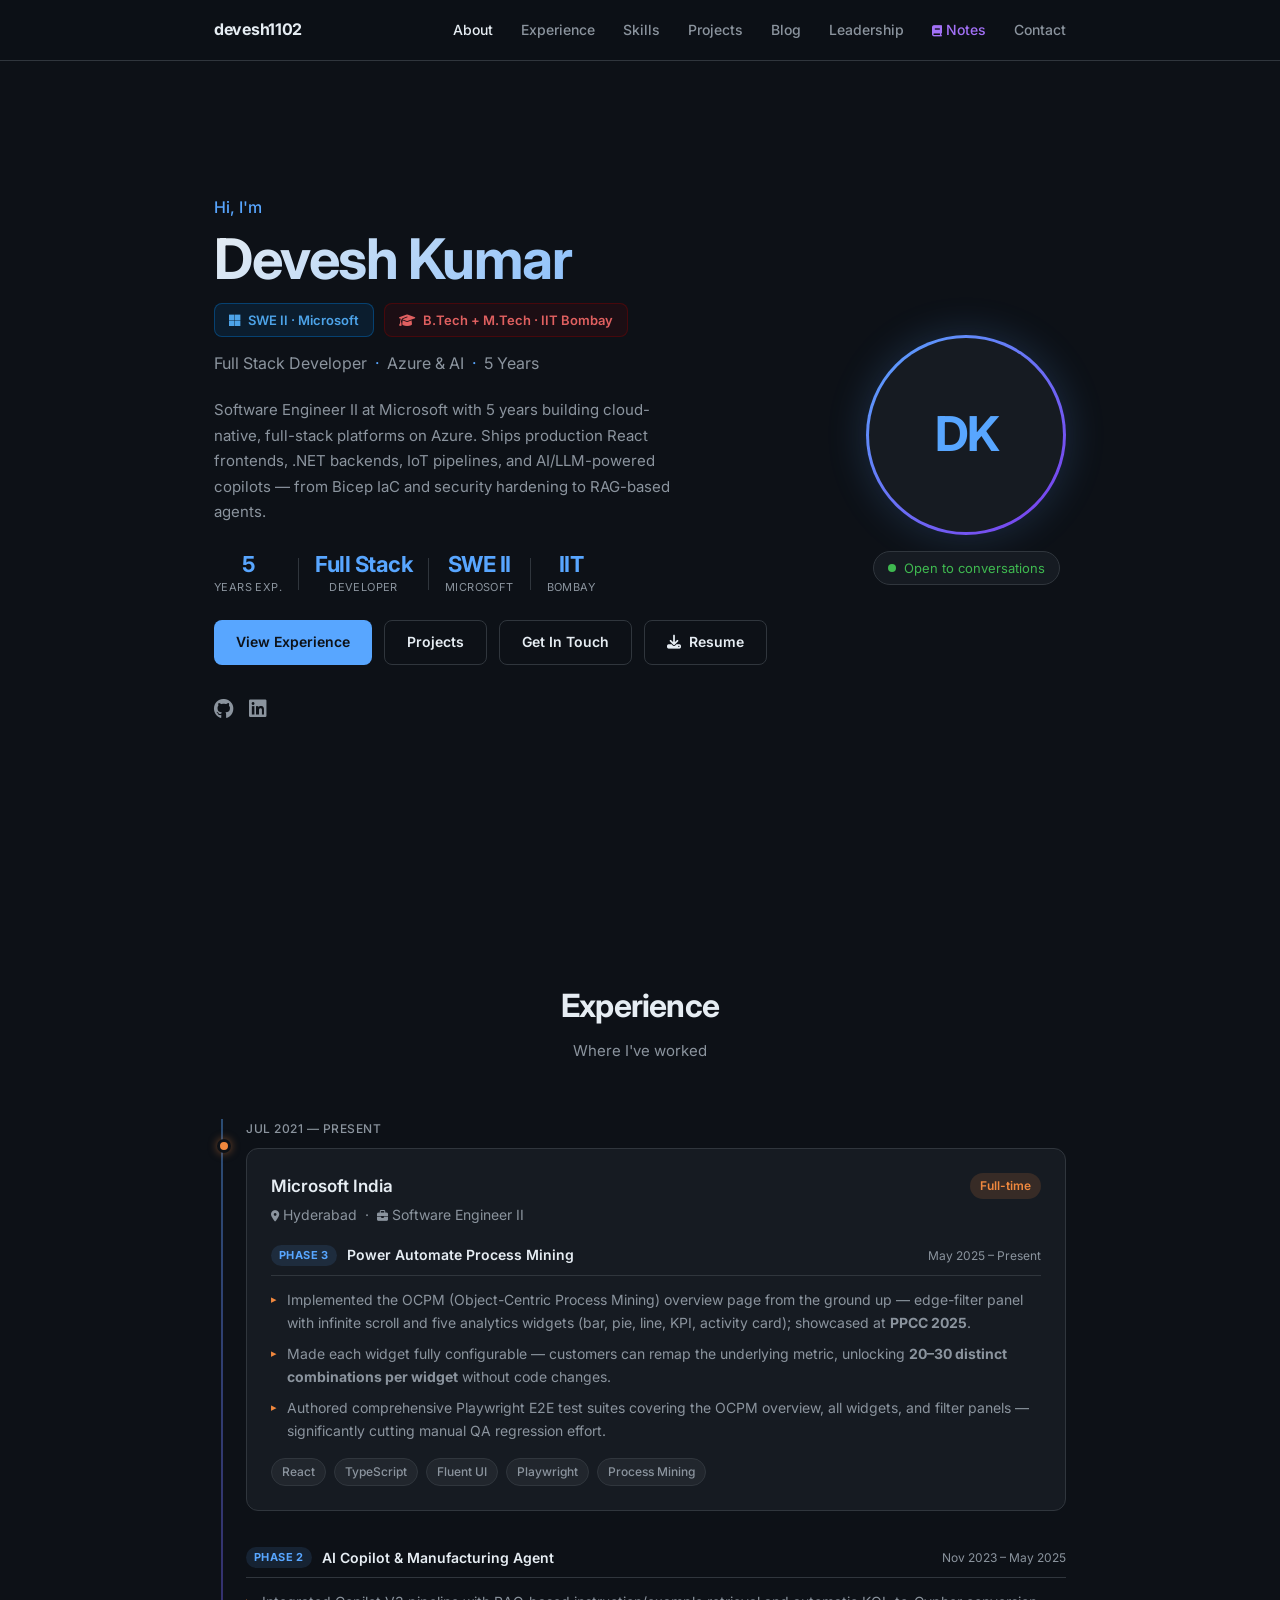
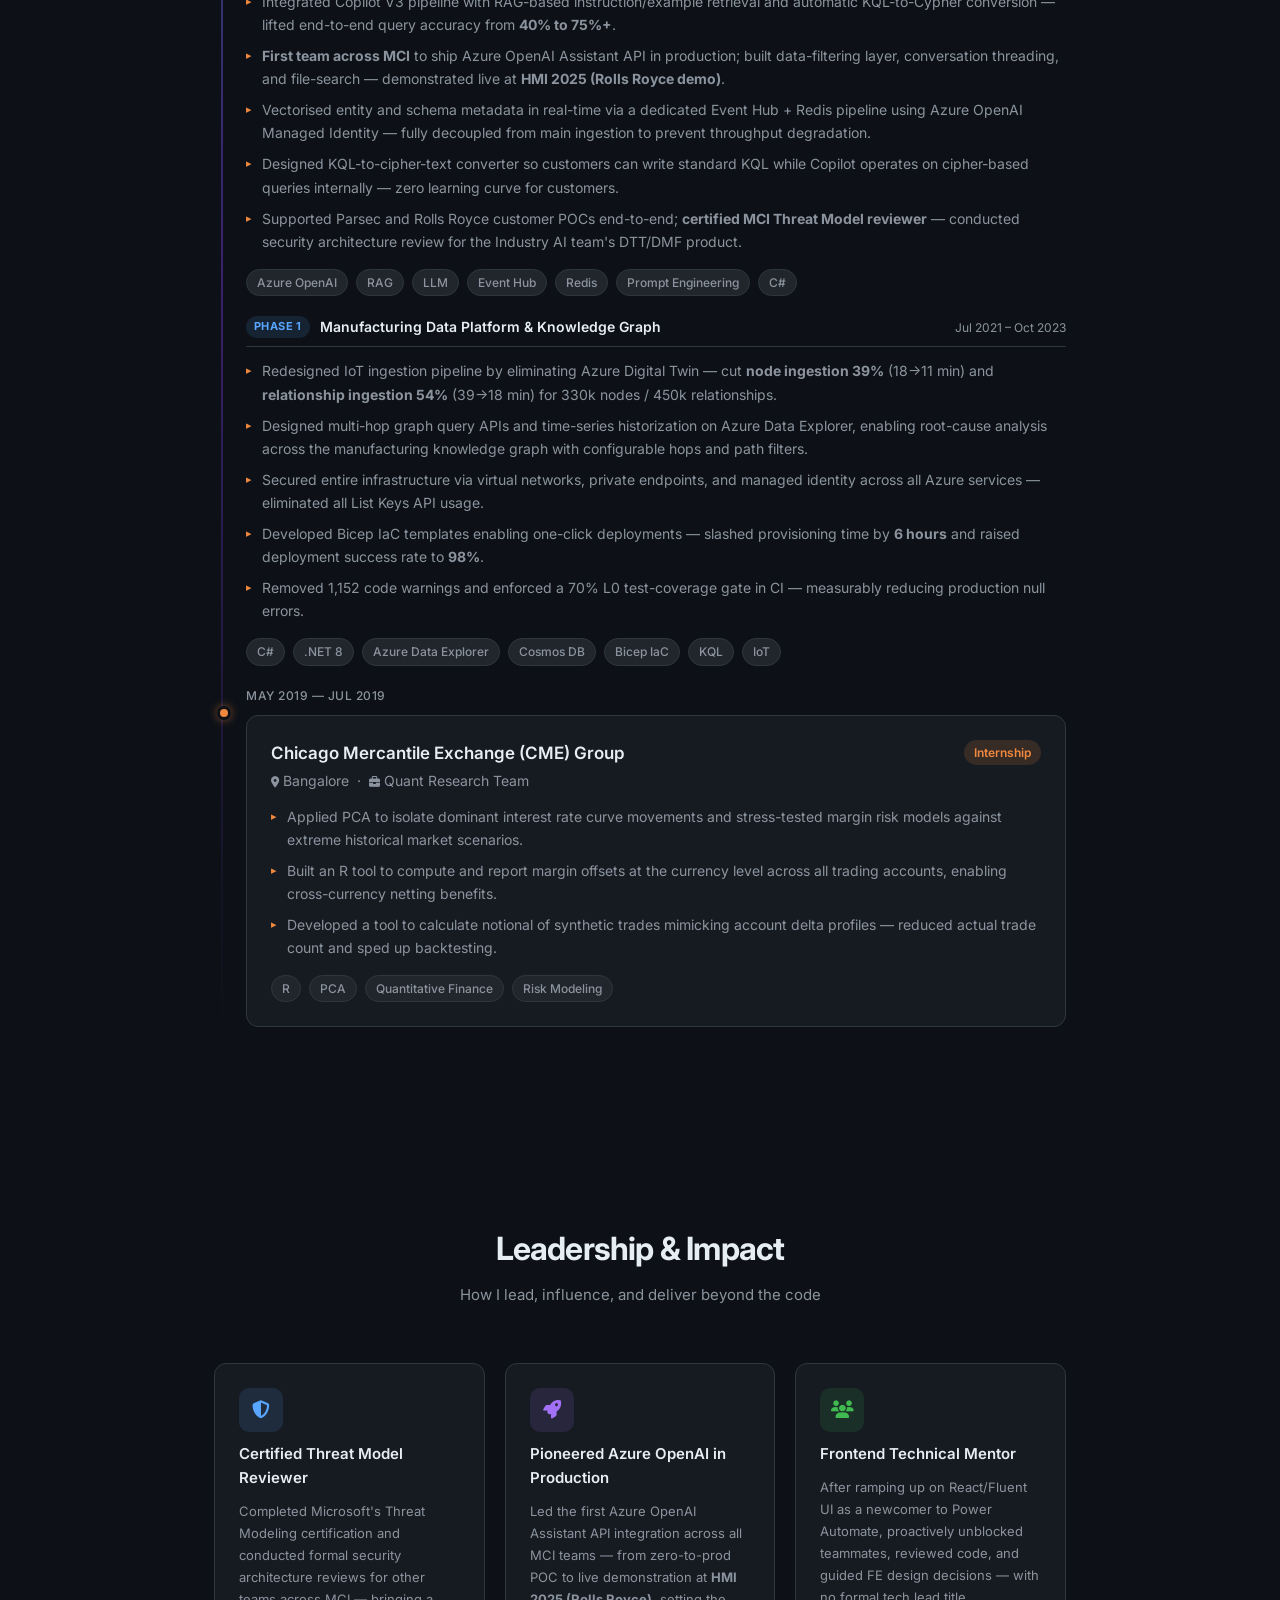
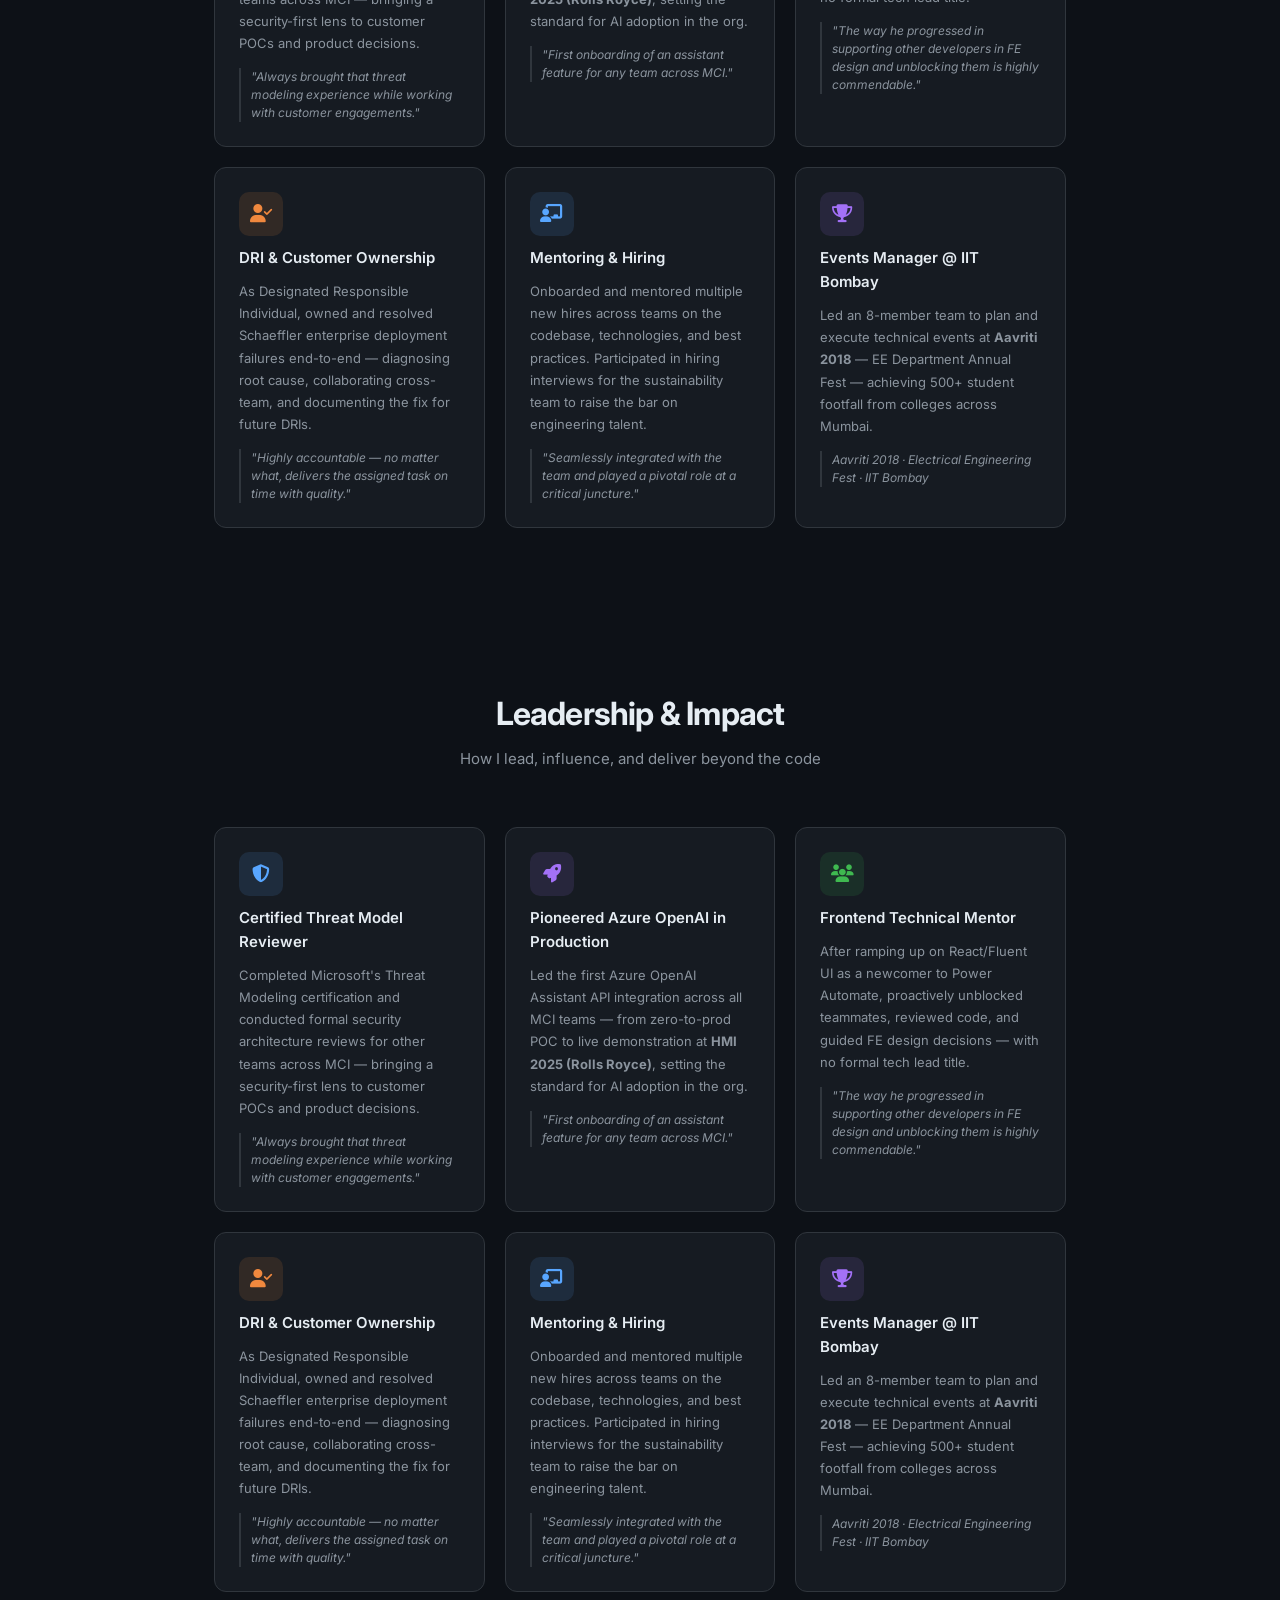
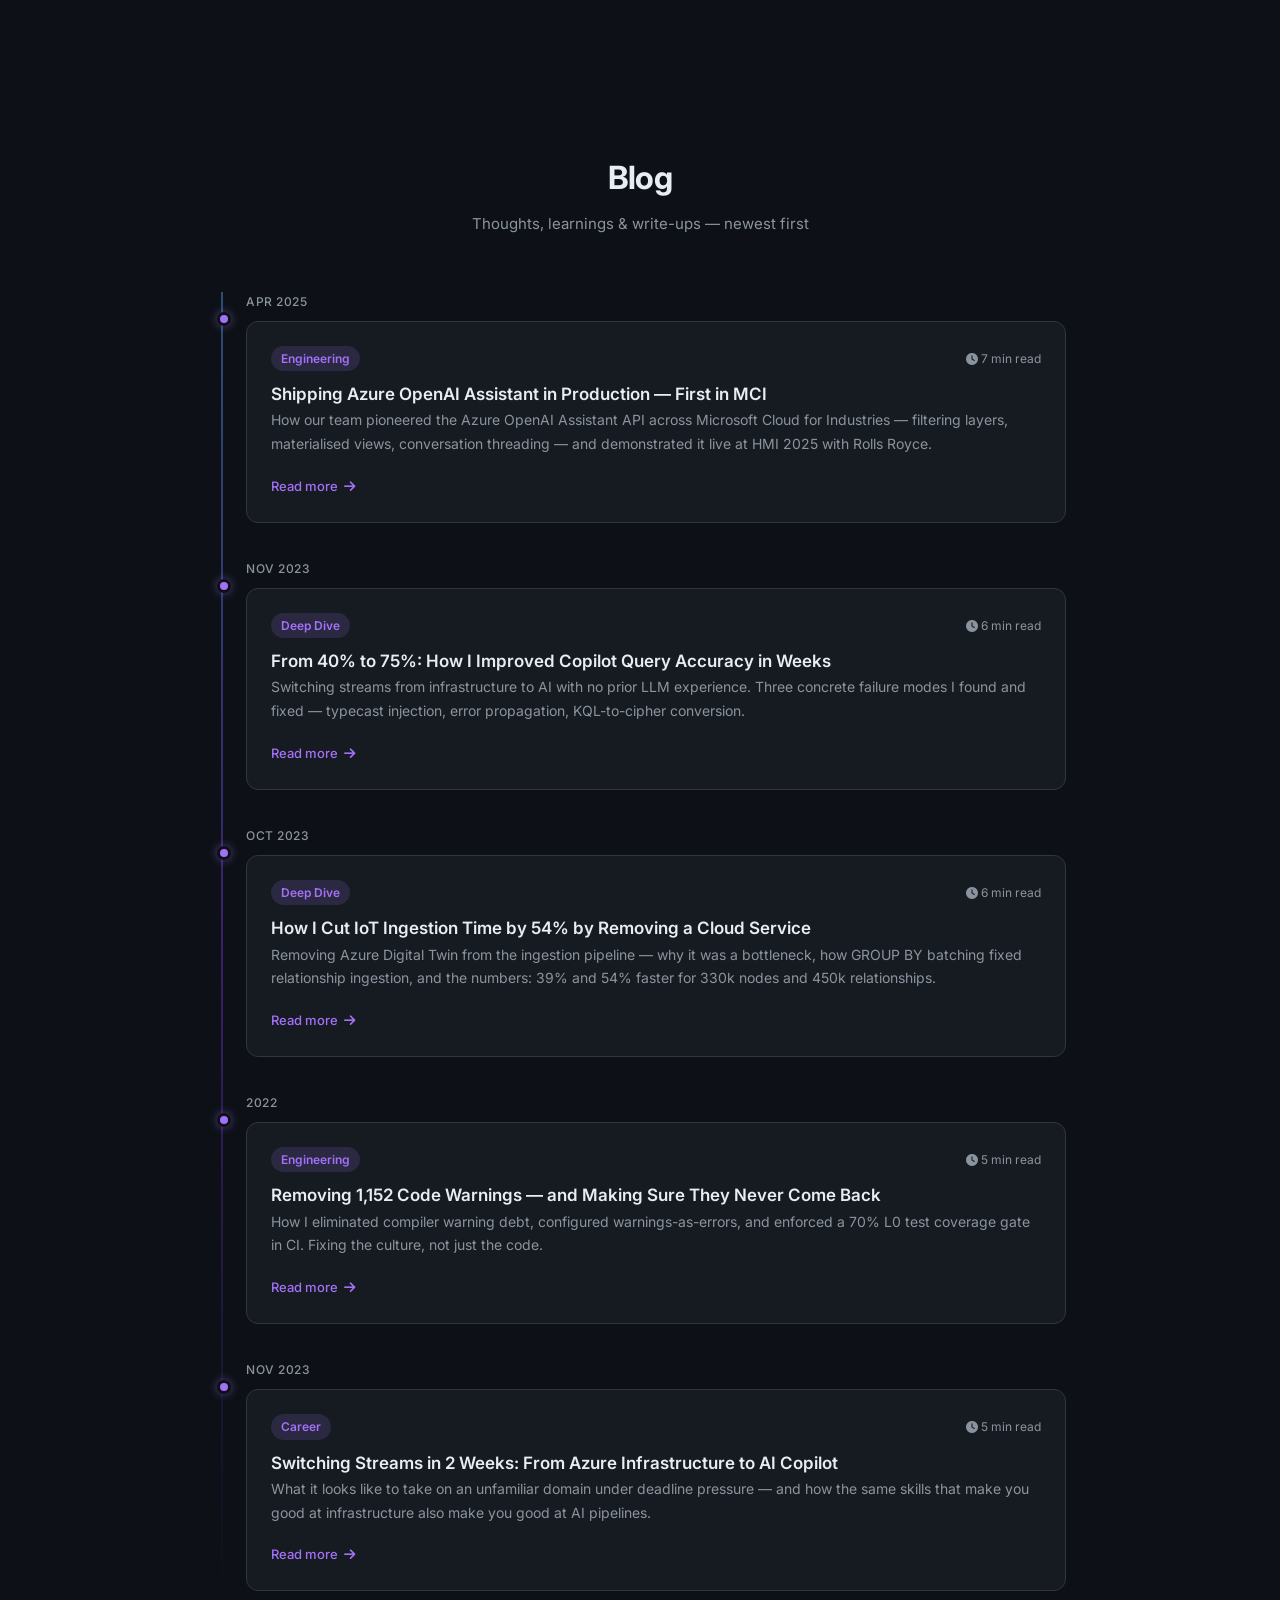
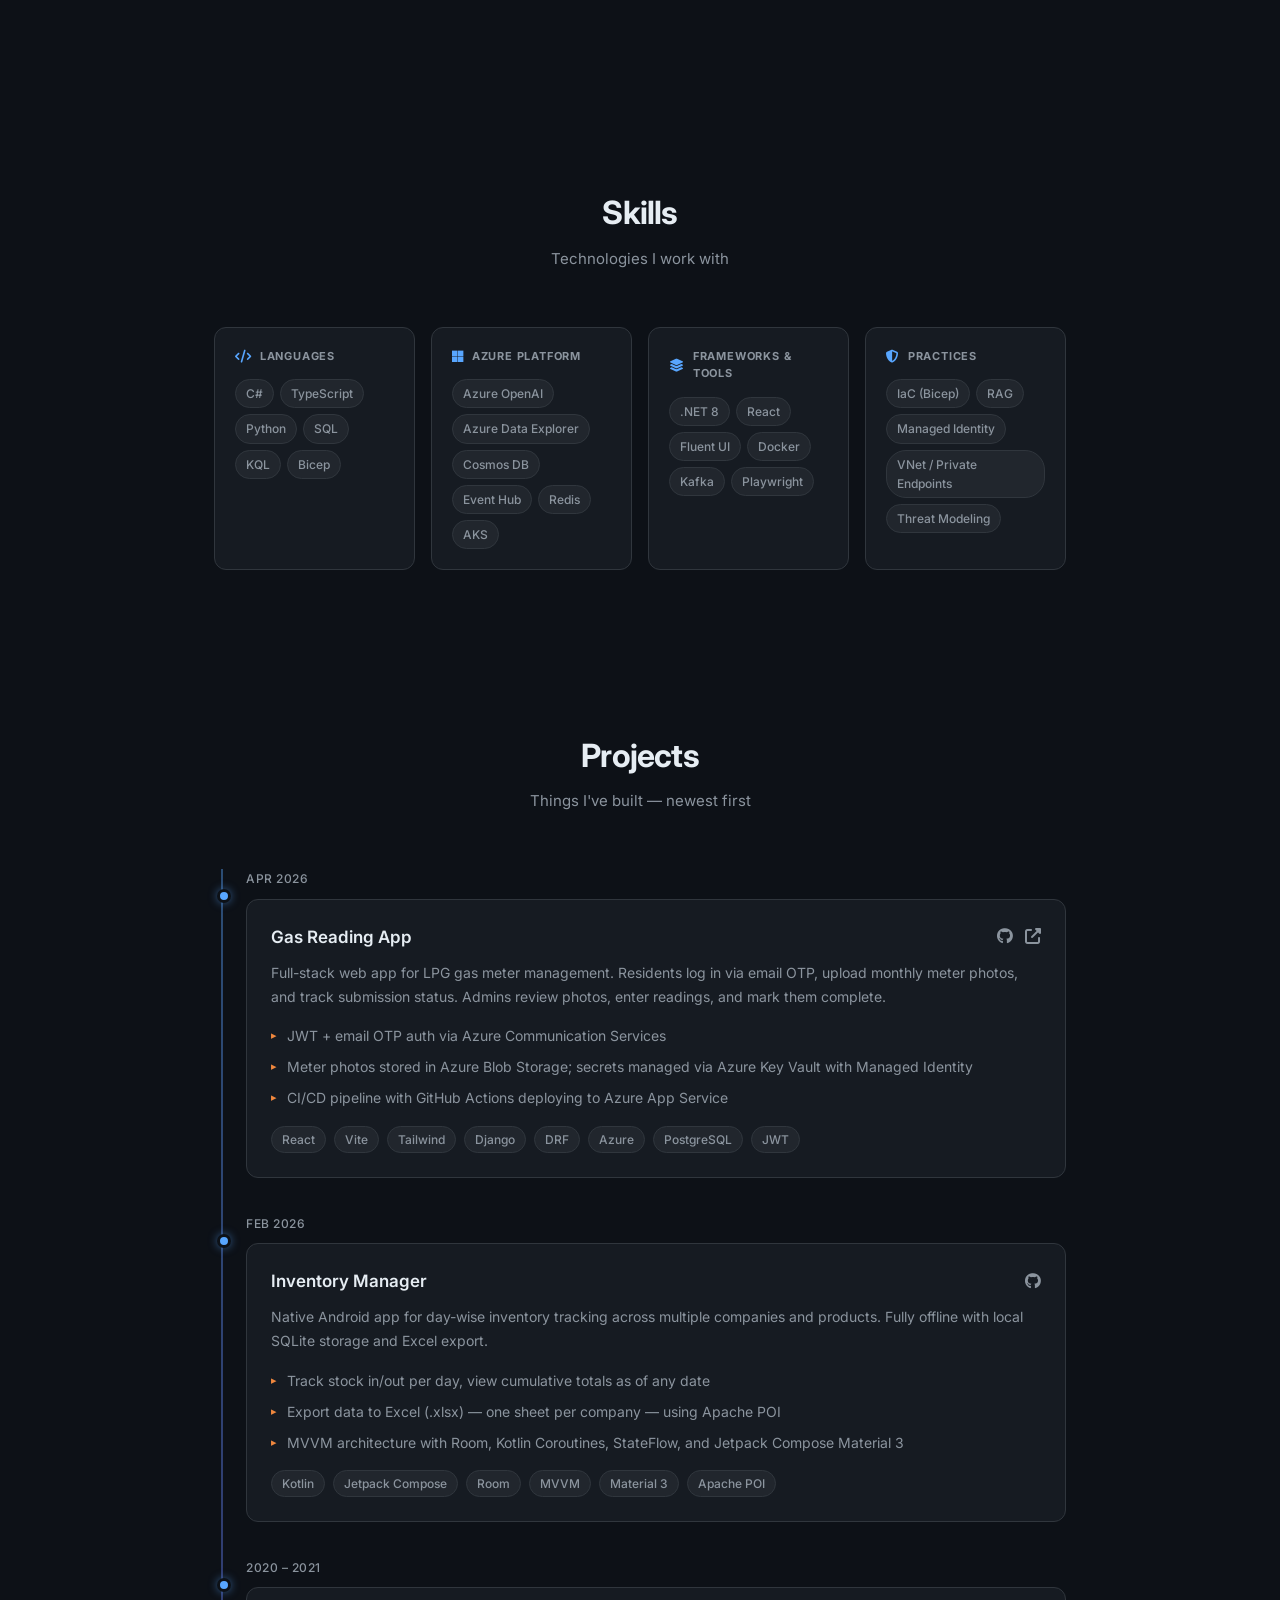
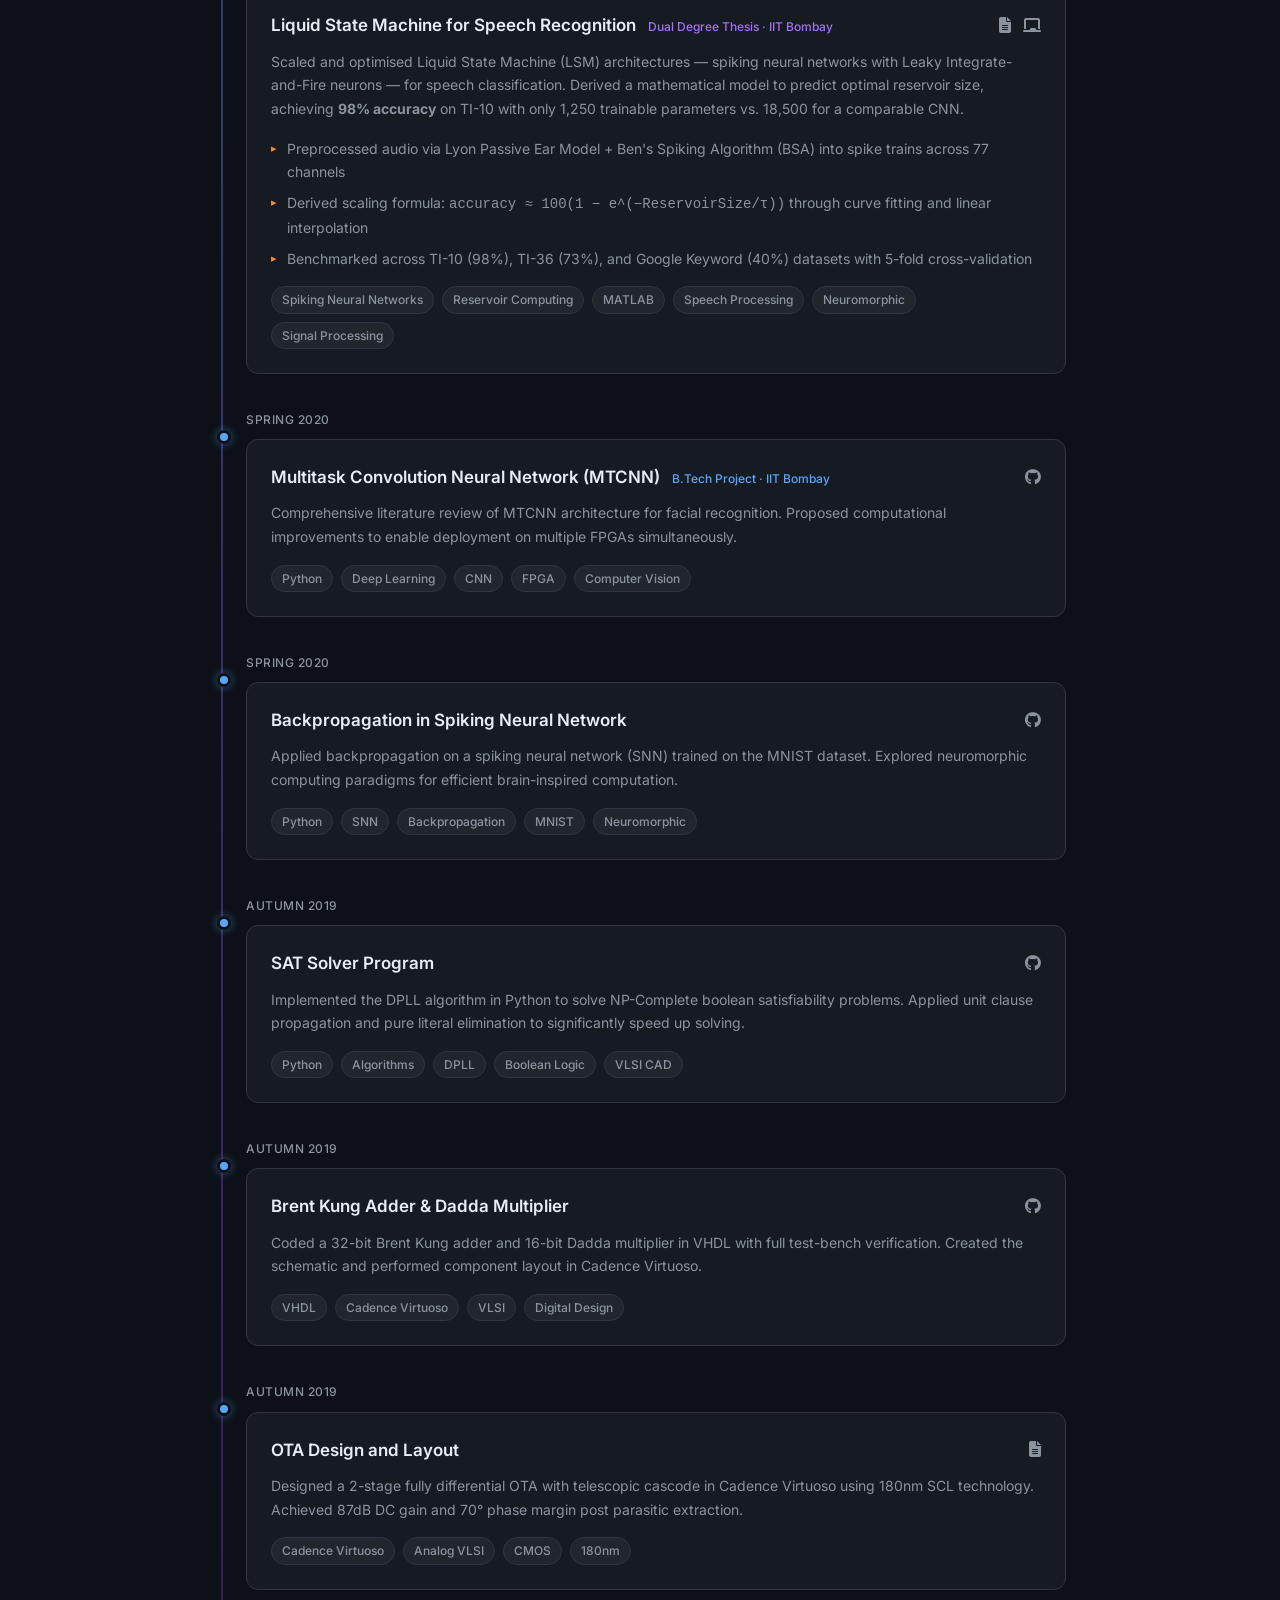
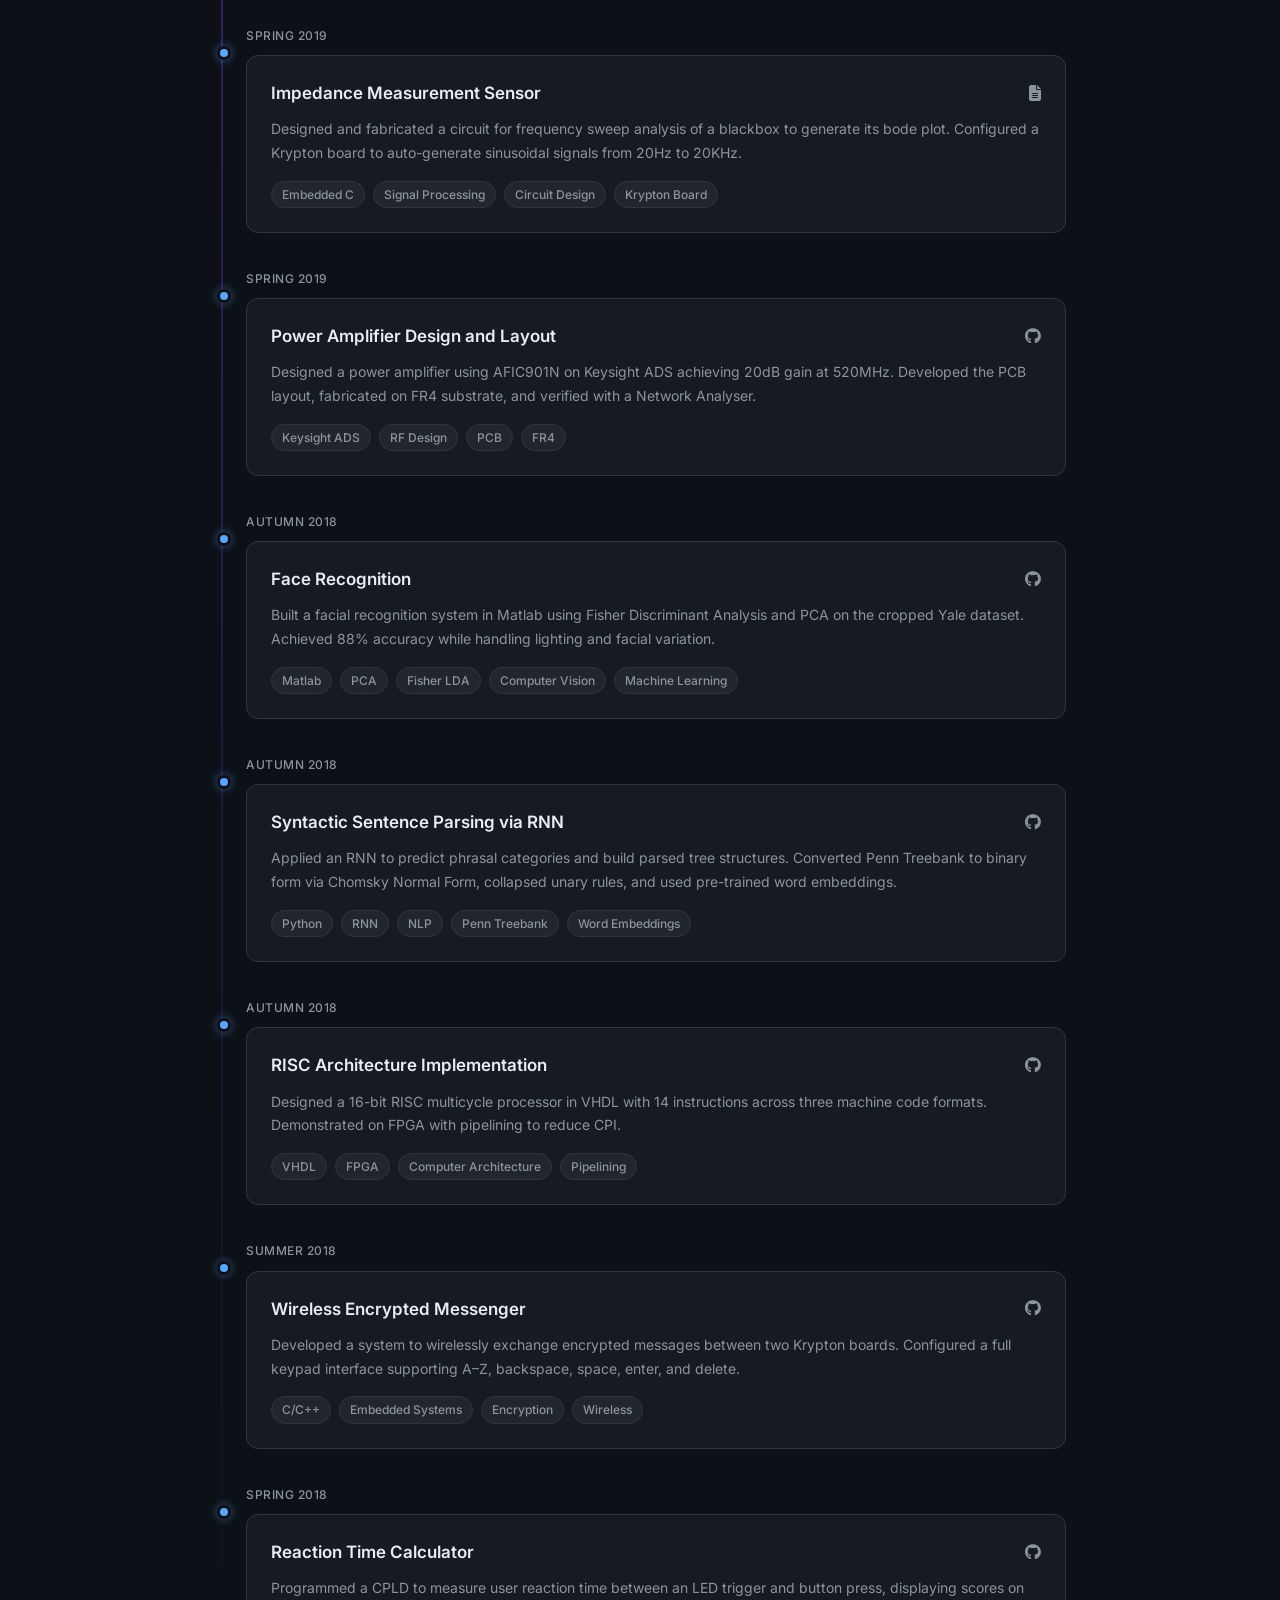
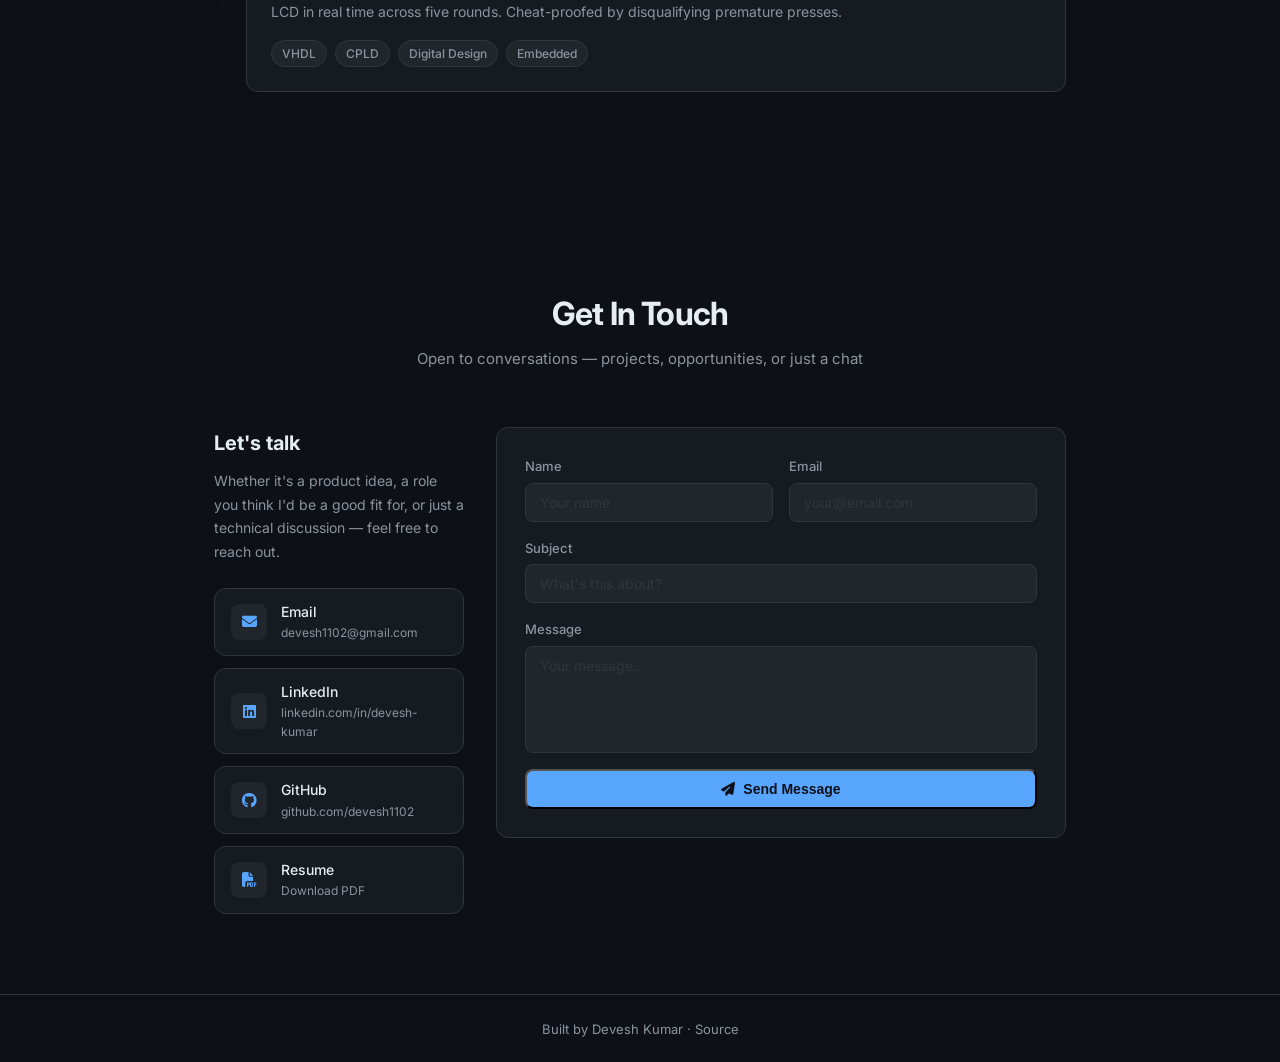
==== commit 4a7a0f6e: "Add EDL report PDF with link on Impedance Measurement Sensor card" ====
--- a/index.html
+++ b/index.html
@@ -644,7 +644,7 @@
           <div class="card-top">
             <h3>Impedance Measurement Sensor</h3>
             <div class="card-links">
-              <a href="#" title="GitHub" aria-label="GitHub"><i class="fab fa-github"></i></a>
+              <a href="edl-report.pdf" target="_blank" rel="noopener noreferrer" title="Report"><i class="fas fa-file-alt"></i></a>
             </div>
           </div>
           <p>Designed and fabricated a circuit for frequency sweep analysis of a blackbox to generate its bode plot. Configured a Krypton board to auto-generate sinusoidal signals from 20Hz to 20KHz.</p>
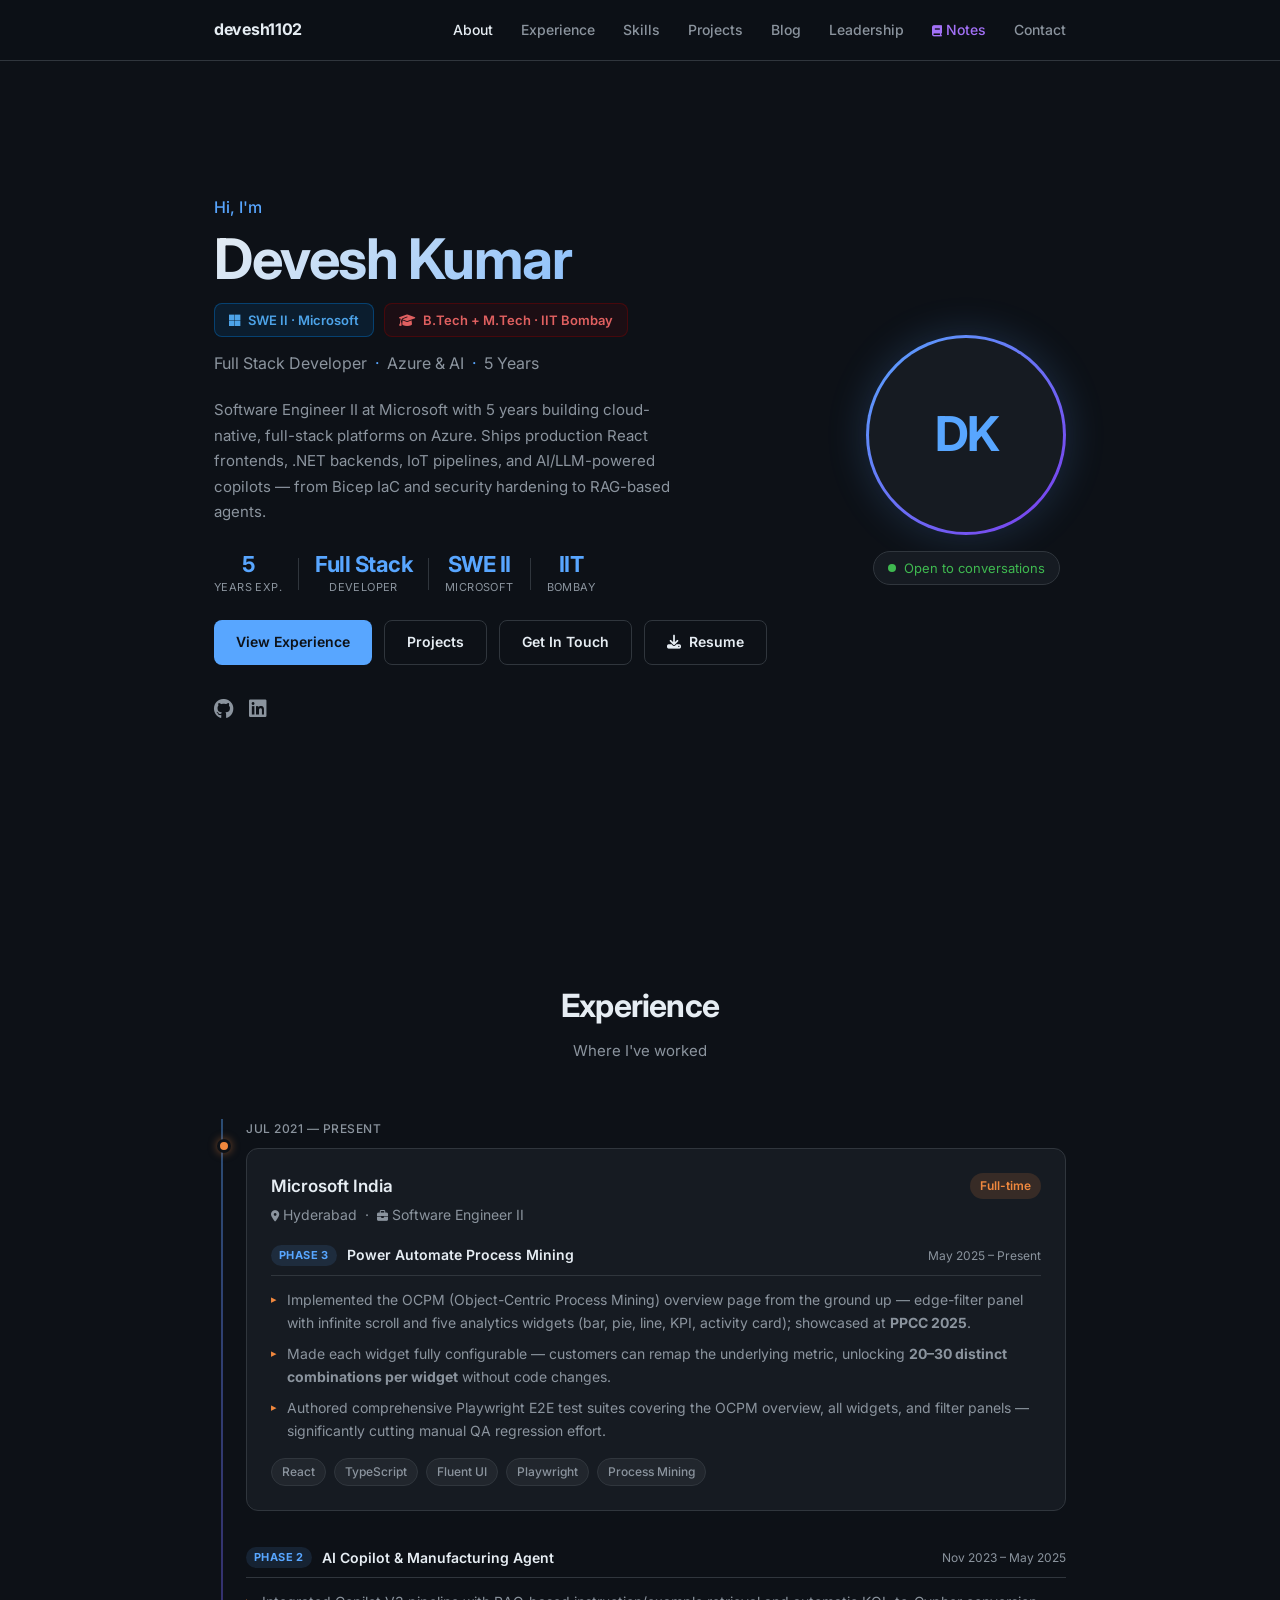
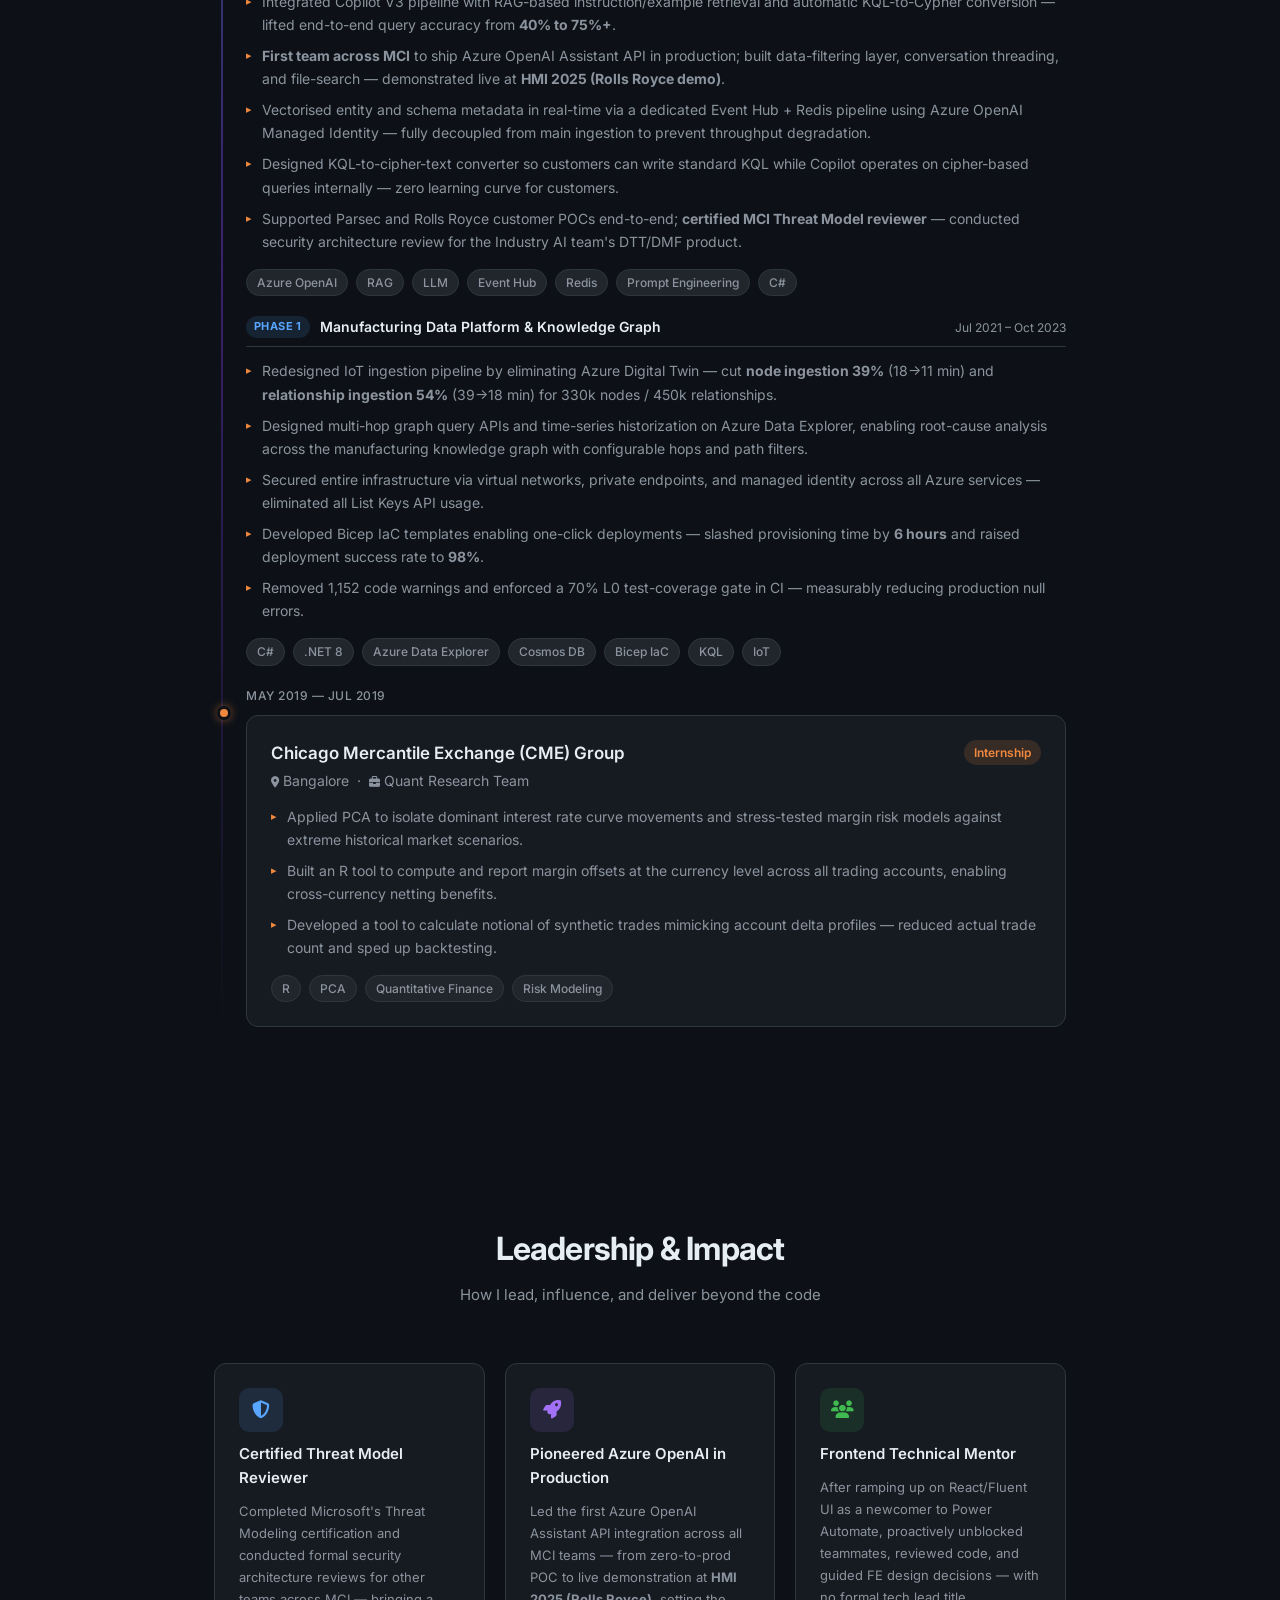
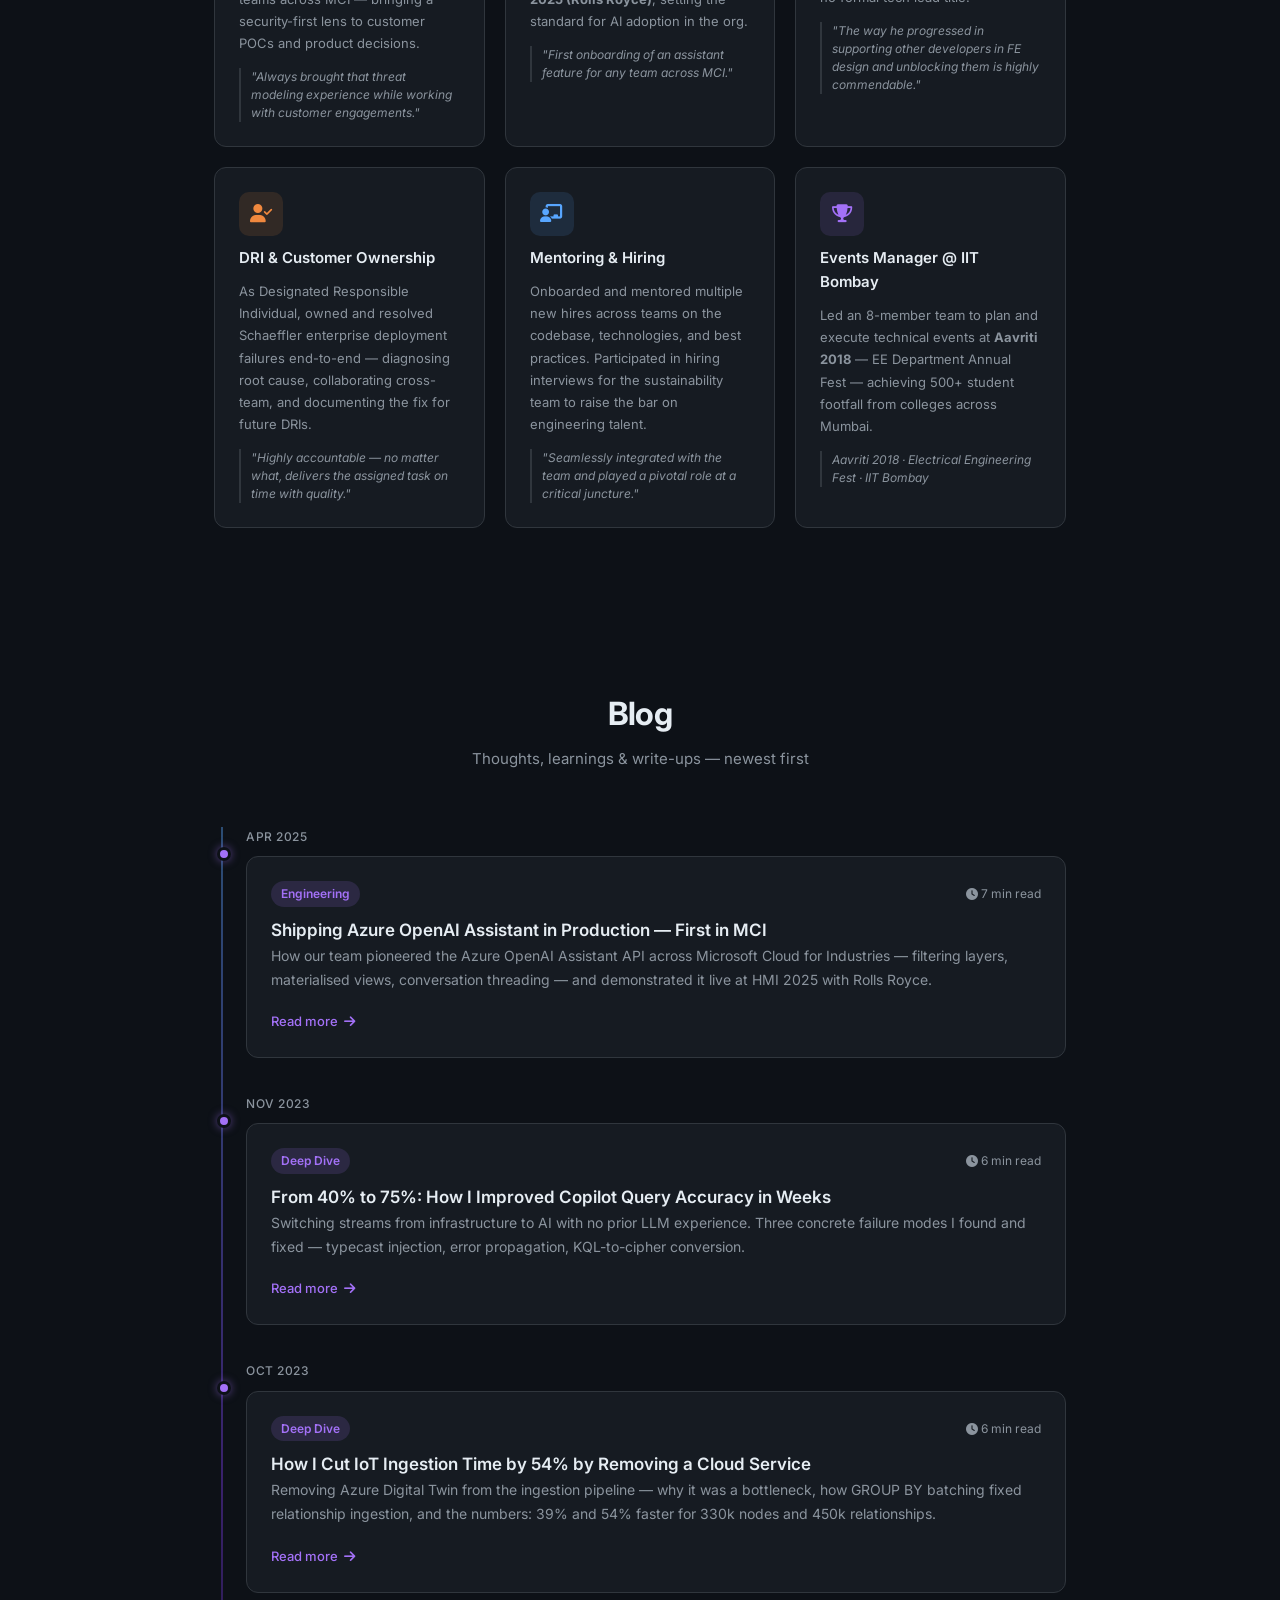
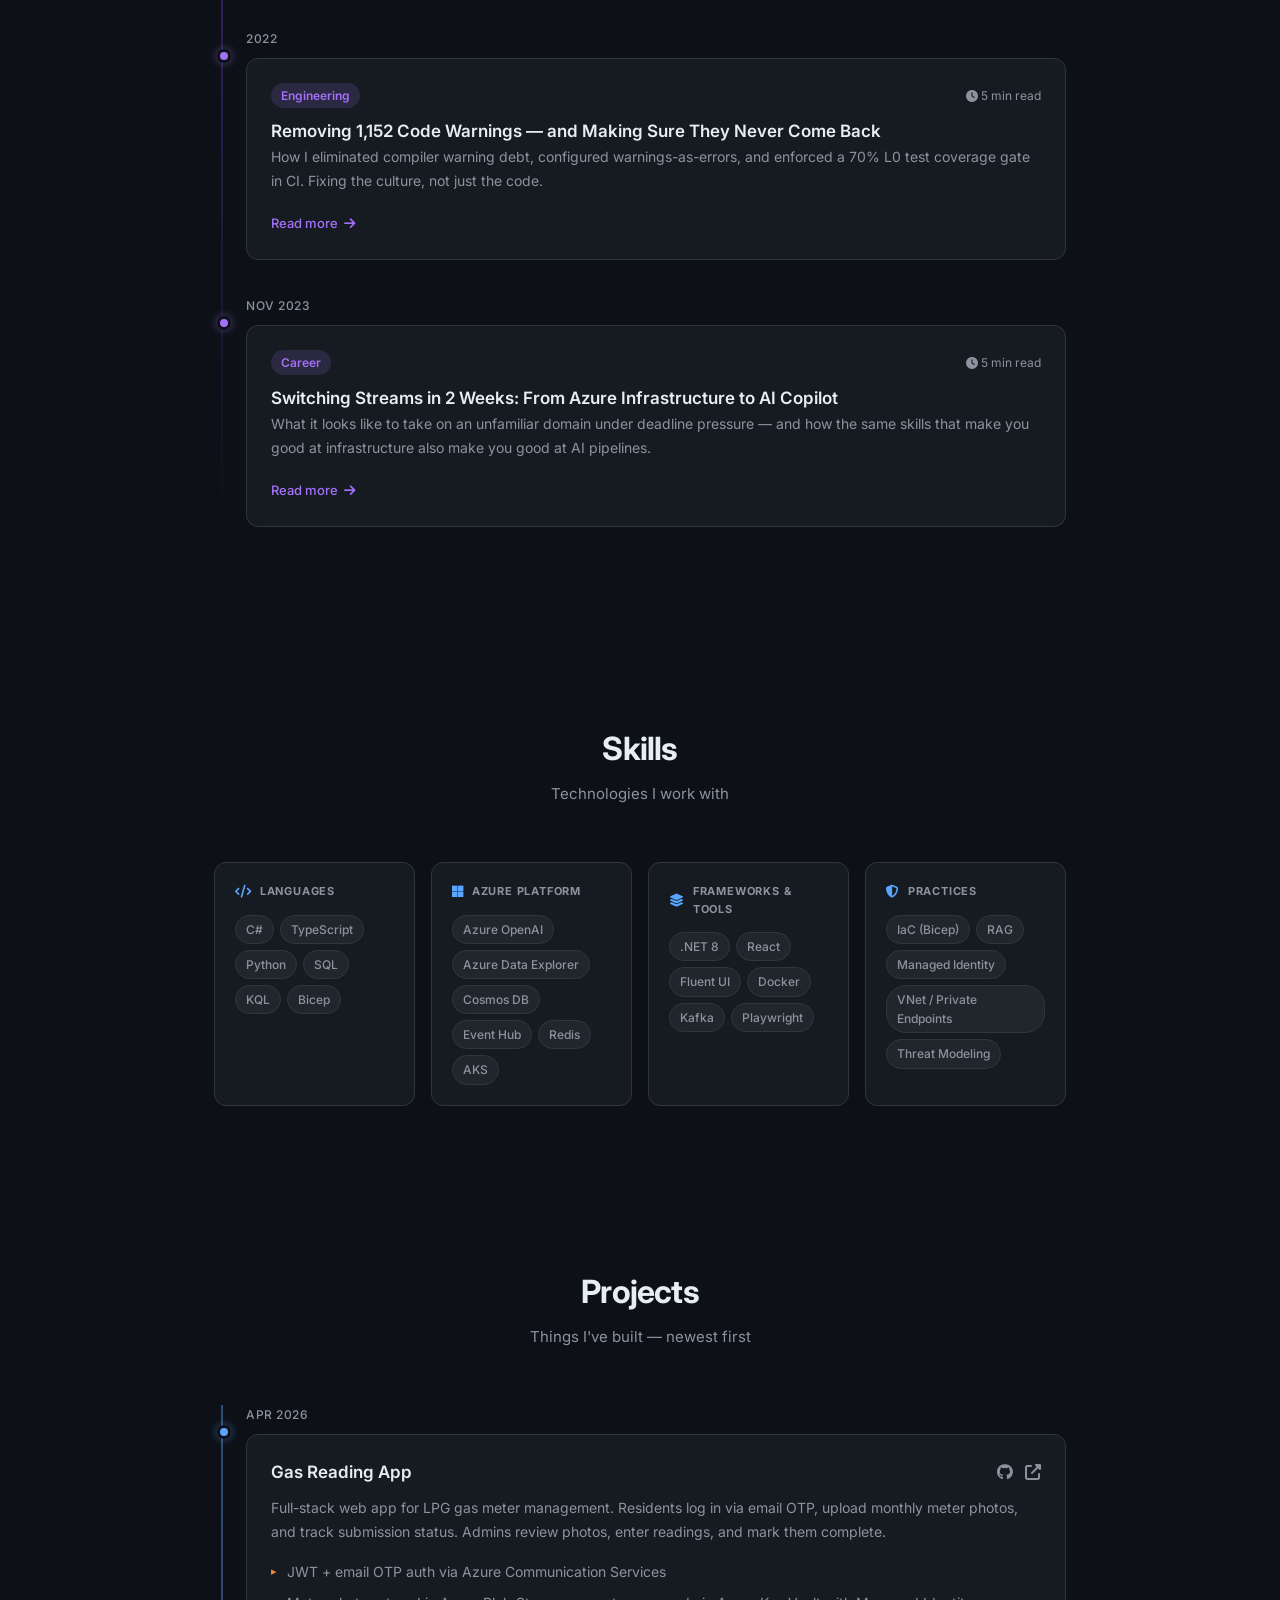
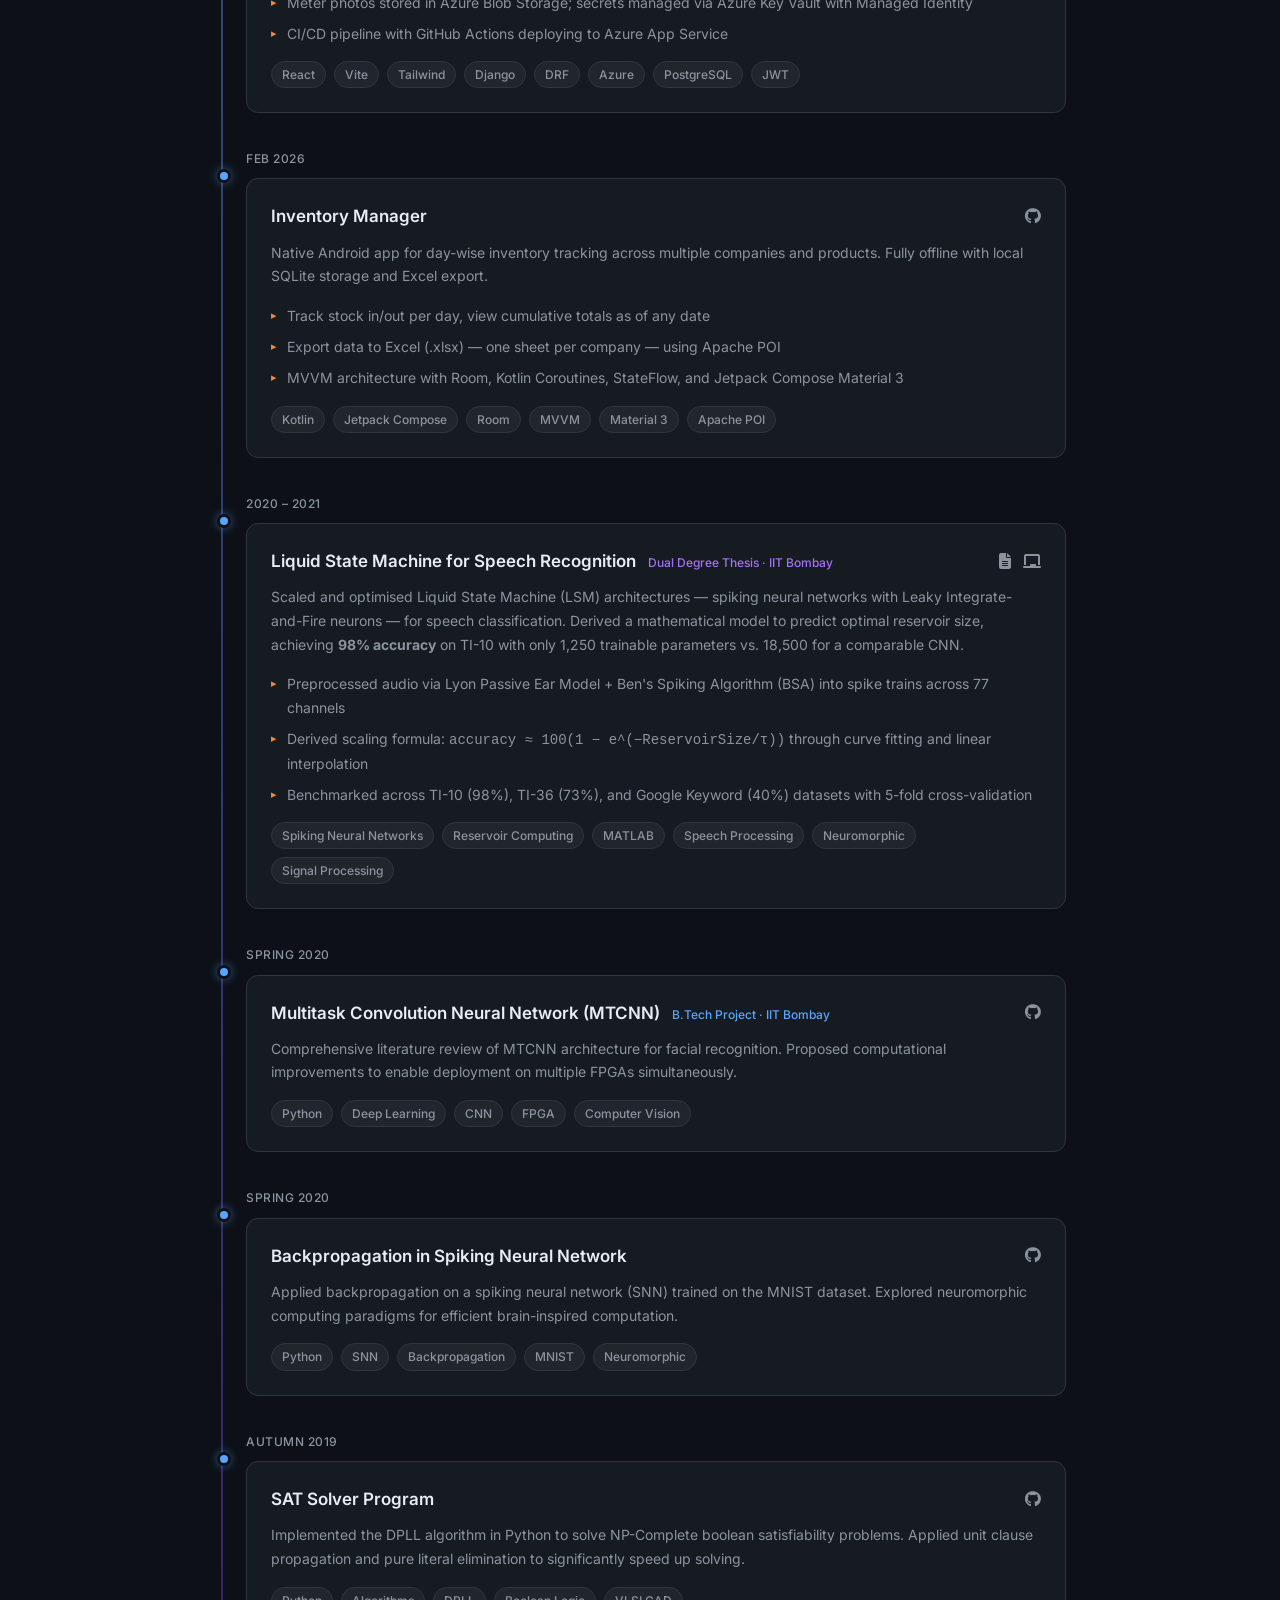
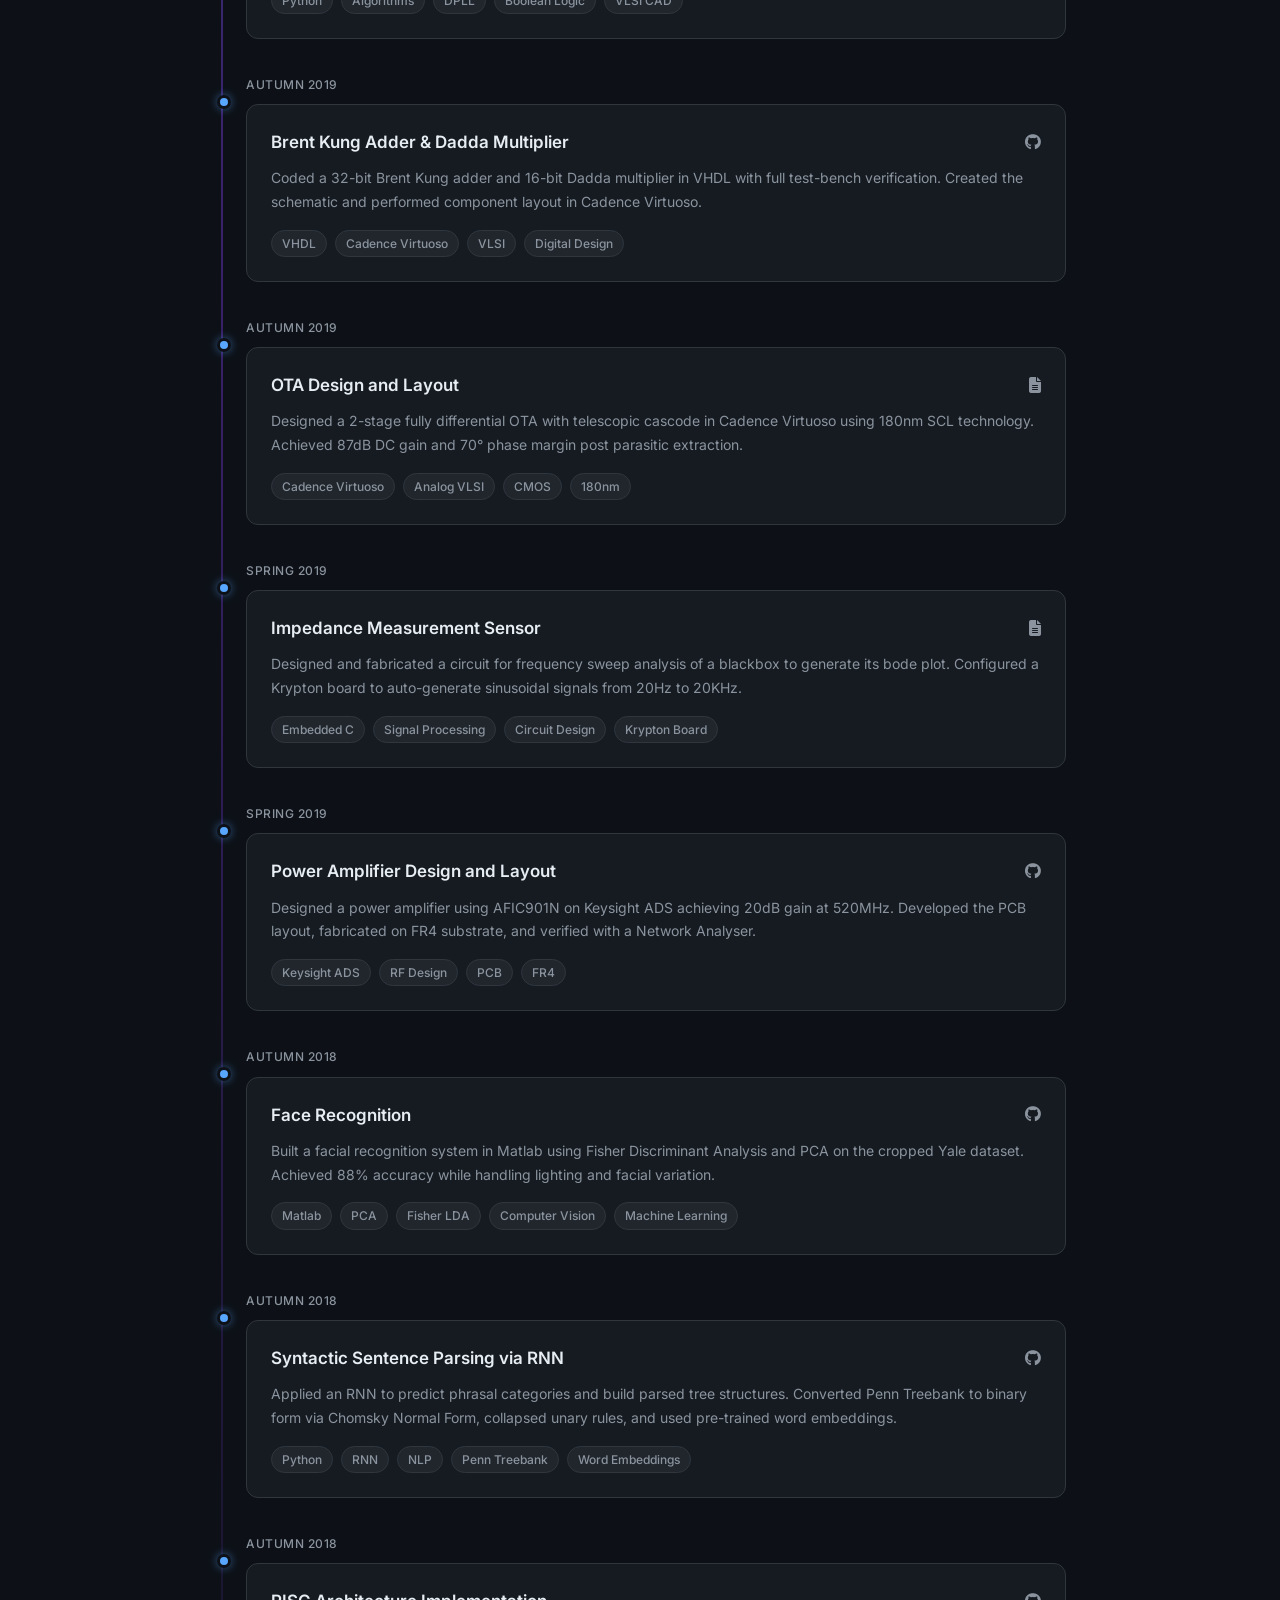
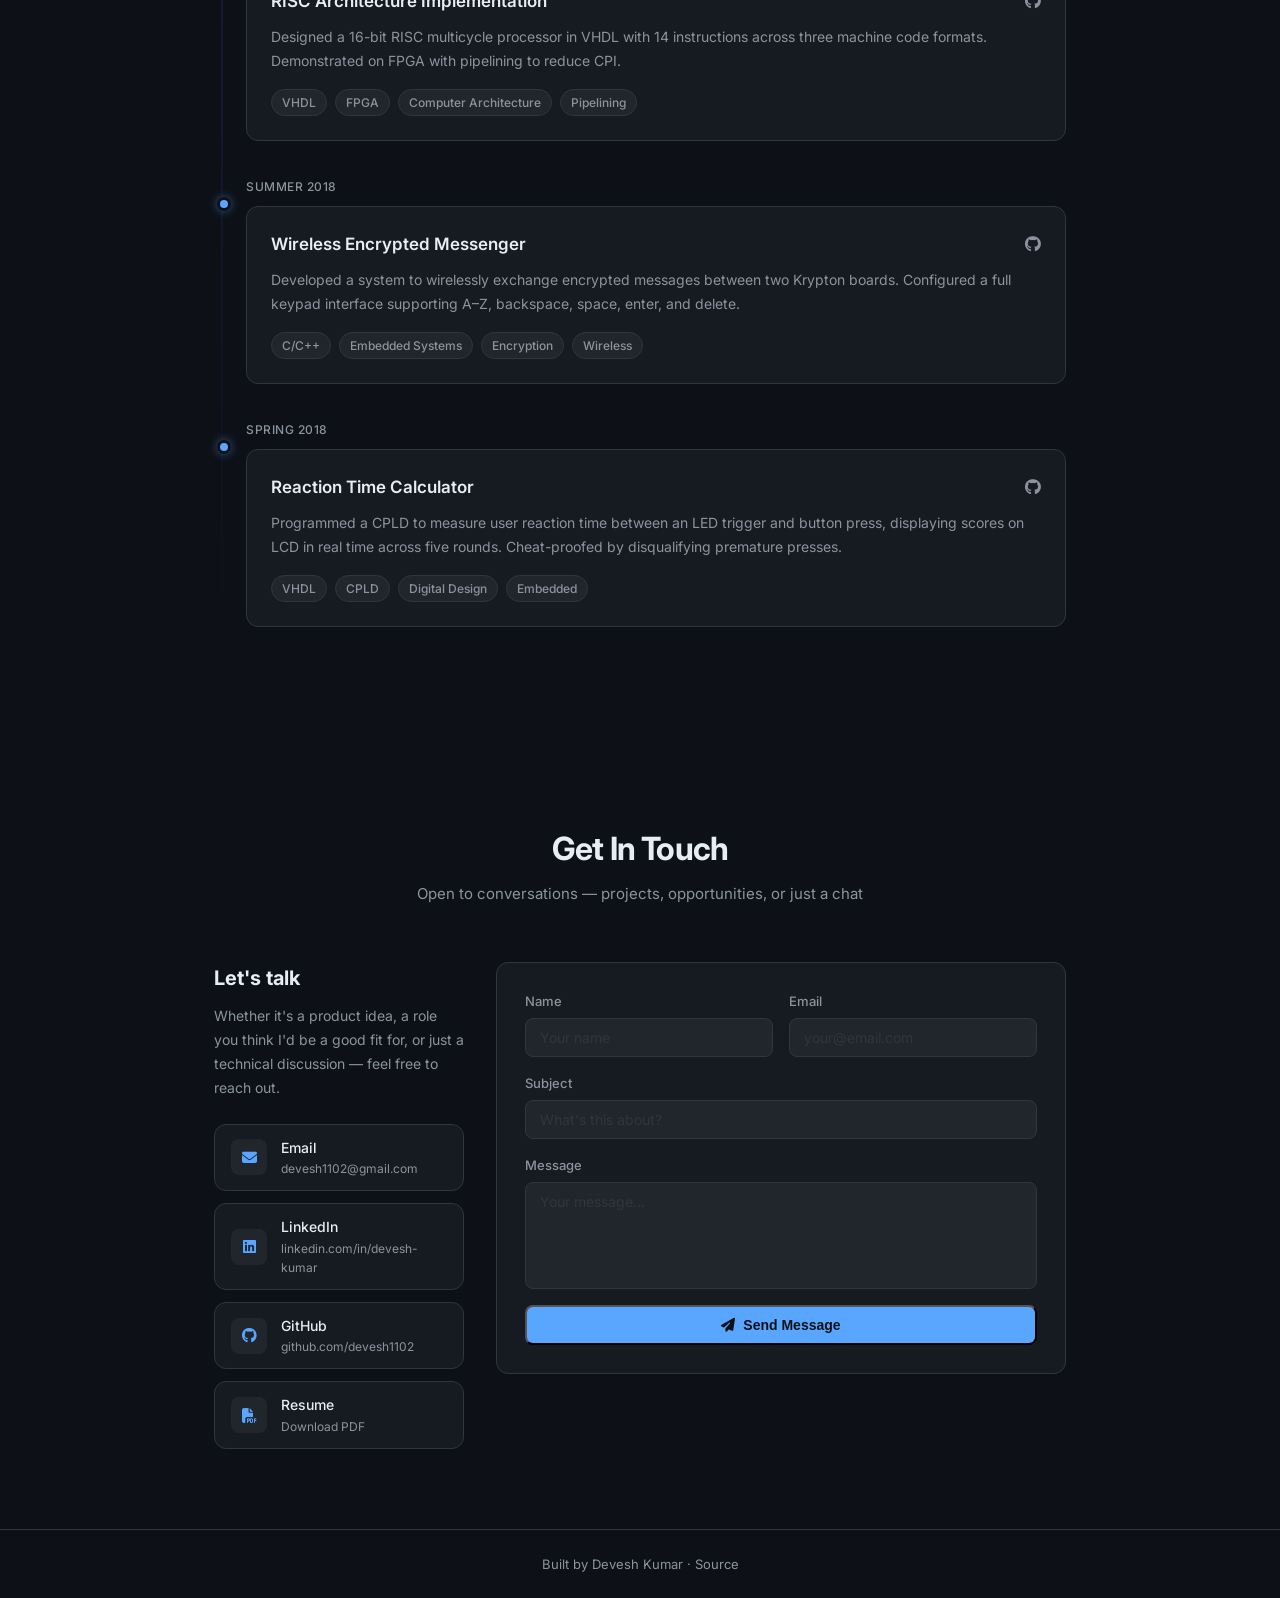
==== commit 50fba83e: "Remove duplicate Leadership & Impact section" ====
--- a/index.html
+++ b/index.html
@@ -231,71 +231,6 @@
   </section>
 
   <!-- LEADERSHIP & IMPACT -->
-  <section id="leadership" aria-label="Leadership and Impact">
-    <div class="section-header">
-      <h2>Leadership &amp; Impact</h2>
-      <p>How I lead, influence, and deliver beyond the code</p>
-    </div>
-    <div class="leadership-grid">
-
-      <div class="leadership-card">
-        <div class="lc-icon" style="background: rgba(88,166,255,0.12); color: var(--accent)">
-          <i class="fas fa-shield-alt"></i>
-        </div>
-        <h4>Certified Threat Model Reviewer</h4>
-        <p>Completed Microsoft's Threat Modeling certification and conducted formal security architecture reviews for other teams across MCI — bringing a security-first lens to customer POCs and product decisions.</p>
-        <span class="lc-quote">"Always brought that threat modeling experience while working with customer engagements."</span>
-      </div>
-
-      <div class="leadership-card">
-        <div class="lc-icon" style="background: rgba(163,113,247,0.12); color: var(--purple)">
-          <i class="fas fa-rocket"></i>
-        </div>
-        <h4>Pioneered Azure OpenAI in Production</h4>
-        <p>Led the first Azure OpenAI Assistant API integration across all MCI teams — from zero-to-prod POC to live demonstration at <strong>HMI 2025 (Rolls Royce)</strong>, setting the standard for AI adoption in the org.</p>
-        <span class="lc-quote">"First onboarding of an assistant feature for any team across MCI."</span>
-      </div>
-
-      <div class="leadership-card">
-        <div class="lc-icon" style="background: rgba(63,185,80,0.12); color: var(--green)">
-          <i class="fas fa-users"></i>
-        </div>
-        <h4>Frontend Technical Mentor</h4>
-        <p>After ramping up on React/Fluent UI as a newcomer to Power Automate, proactively unblocked teammates, reviewed code, and guided FE design decisions — with no formal tech lead title.</p>
-        <span class="lc-quote">"The way he progressed in supporting other developers in FE design and unblocking them is highly commendable."</span>
-      </div>
-
-      <div class="leadership-card">
-        <div class="lc-icon" style="background: rgba(240,136,62,0.12); color: var(--orange)">
-          <i class="fas fa-user-check"></i>
-        </div>
-        <h4>DRI &amp; Customer Ownership</h4>
-        <p>As Designated Responsible Individual, owned and resolved Schaeffler enterprise deployment failures end-to-end — diagnosing root cause, collaborating cross-team, and documenting the fix for future DRIs.</p>
-        <span class="lc-quote">"Highly accountable — no matter what, delivers the assigned task on time with quality."</span>
-      </div>
-
-      <div class="leadership-card">
-        <div class="lc-icon" style="background: rgba(88,166,255,0.12); color: var(--accent)">
-          <i class="fas fa-chalkboard-teacher"></i>
-        </div>
-        <h4>Mentoring &amp; Hiring</h4>
-        <p>Onboarded and mentored multiple new hires across teams on the codebase, technologies, and best practices. Participated in hiring interviews for the sustainability team to raise the bar on engineering talent.</p>
-        <span class="lc-quote">"Seamlessly integrated with the team and played a pivotal role at a critical juncture."</span>
-      </div>
-
-      <div class="leadership-card">
-        <div class="lc-icon" style="background: rgba(163,113,247,0.12); color: var(--purple)">
-          <i class="fas fa-trophy"></i>
-        </div>
-        <h4>Events Manager @ IIT Bombay</h4>
-        <p>Led an 8-member team to plan and execute technical events at <strong>Aavriti 2018</strong> — EE Department Annual Fest — achieving 500+ student footfall from colleges across Mumbai.</p>
-        <span class="lc-quote">Aavriti 2018 · Electrical Engineering Fest · IIT Bombay</span>
-      </div>
-
-    </div>
-  </section>
-
-      <!-- SKILLS -->
     <!-- LEADERSHIP & IMPACT -->
   <section id="leadership" aria-label="Leadership and Impact">
     <div class="section-header">
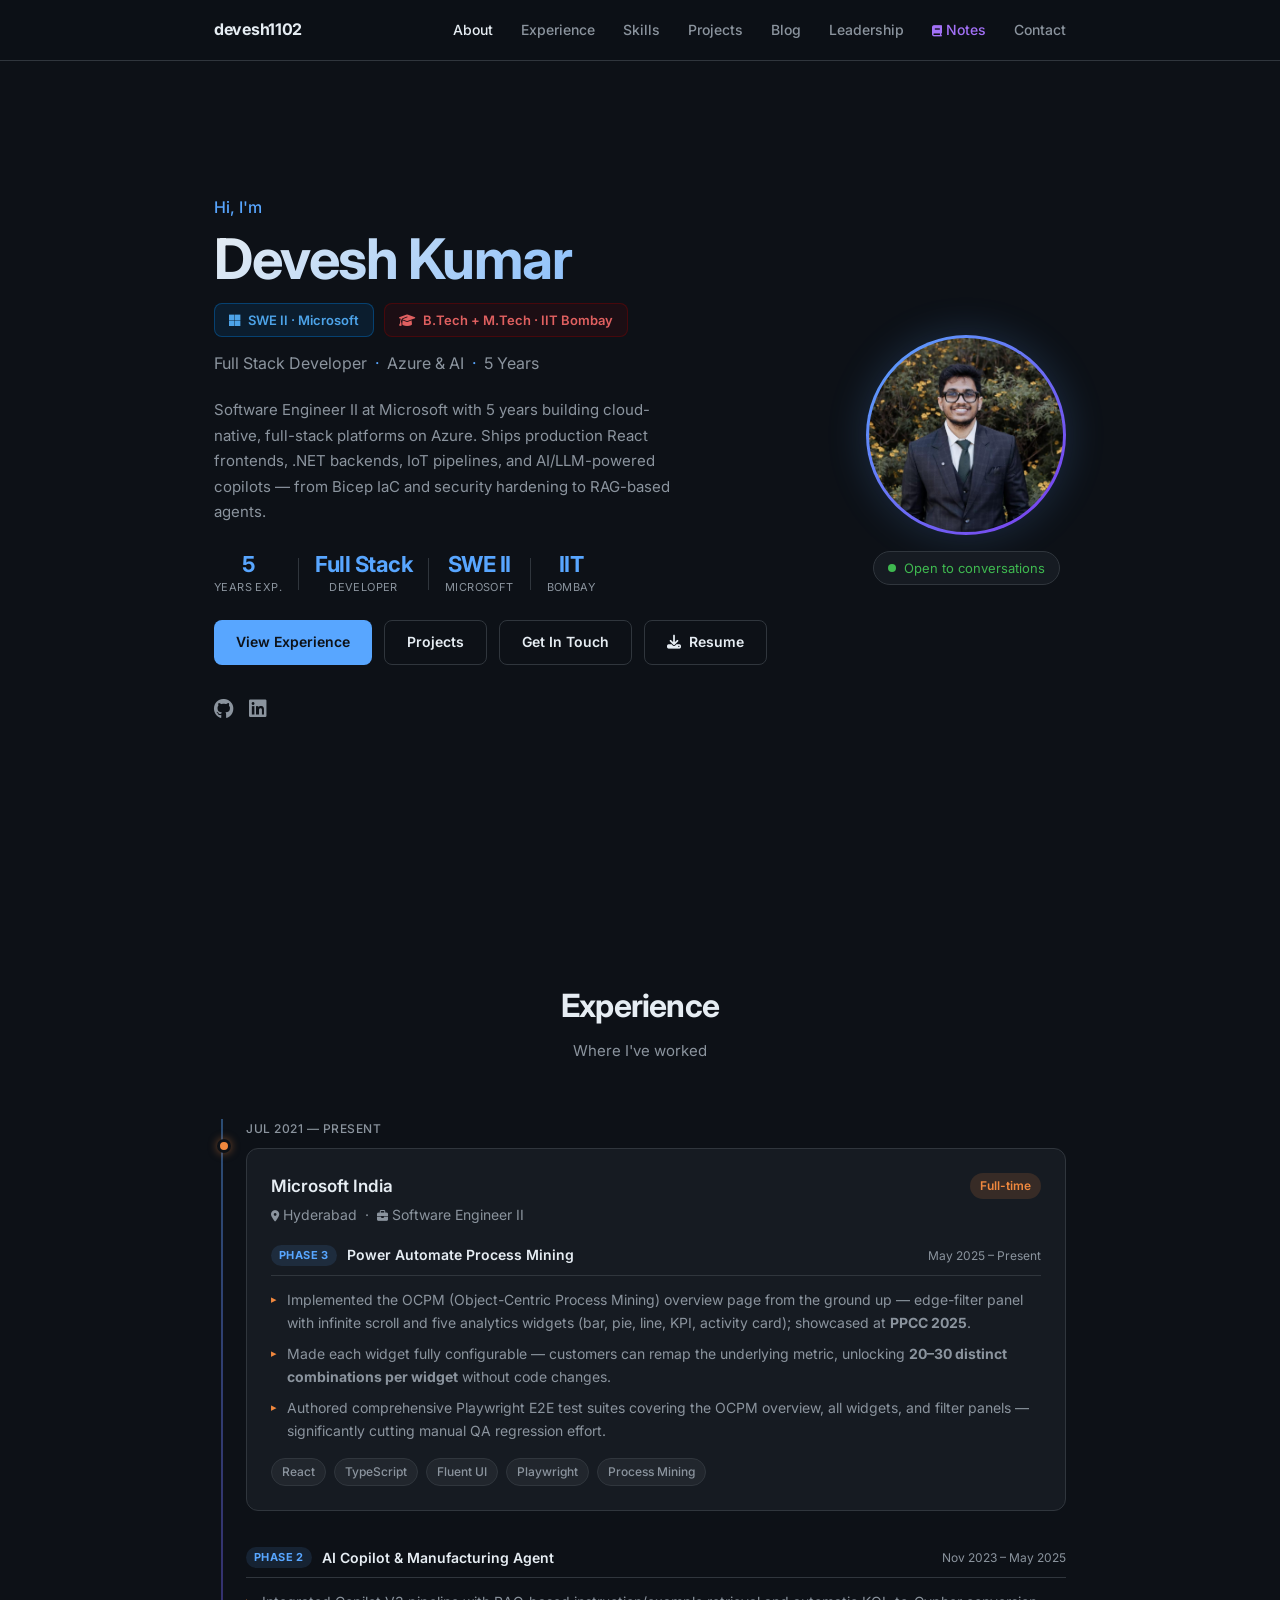
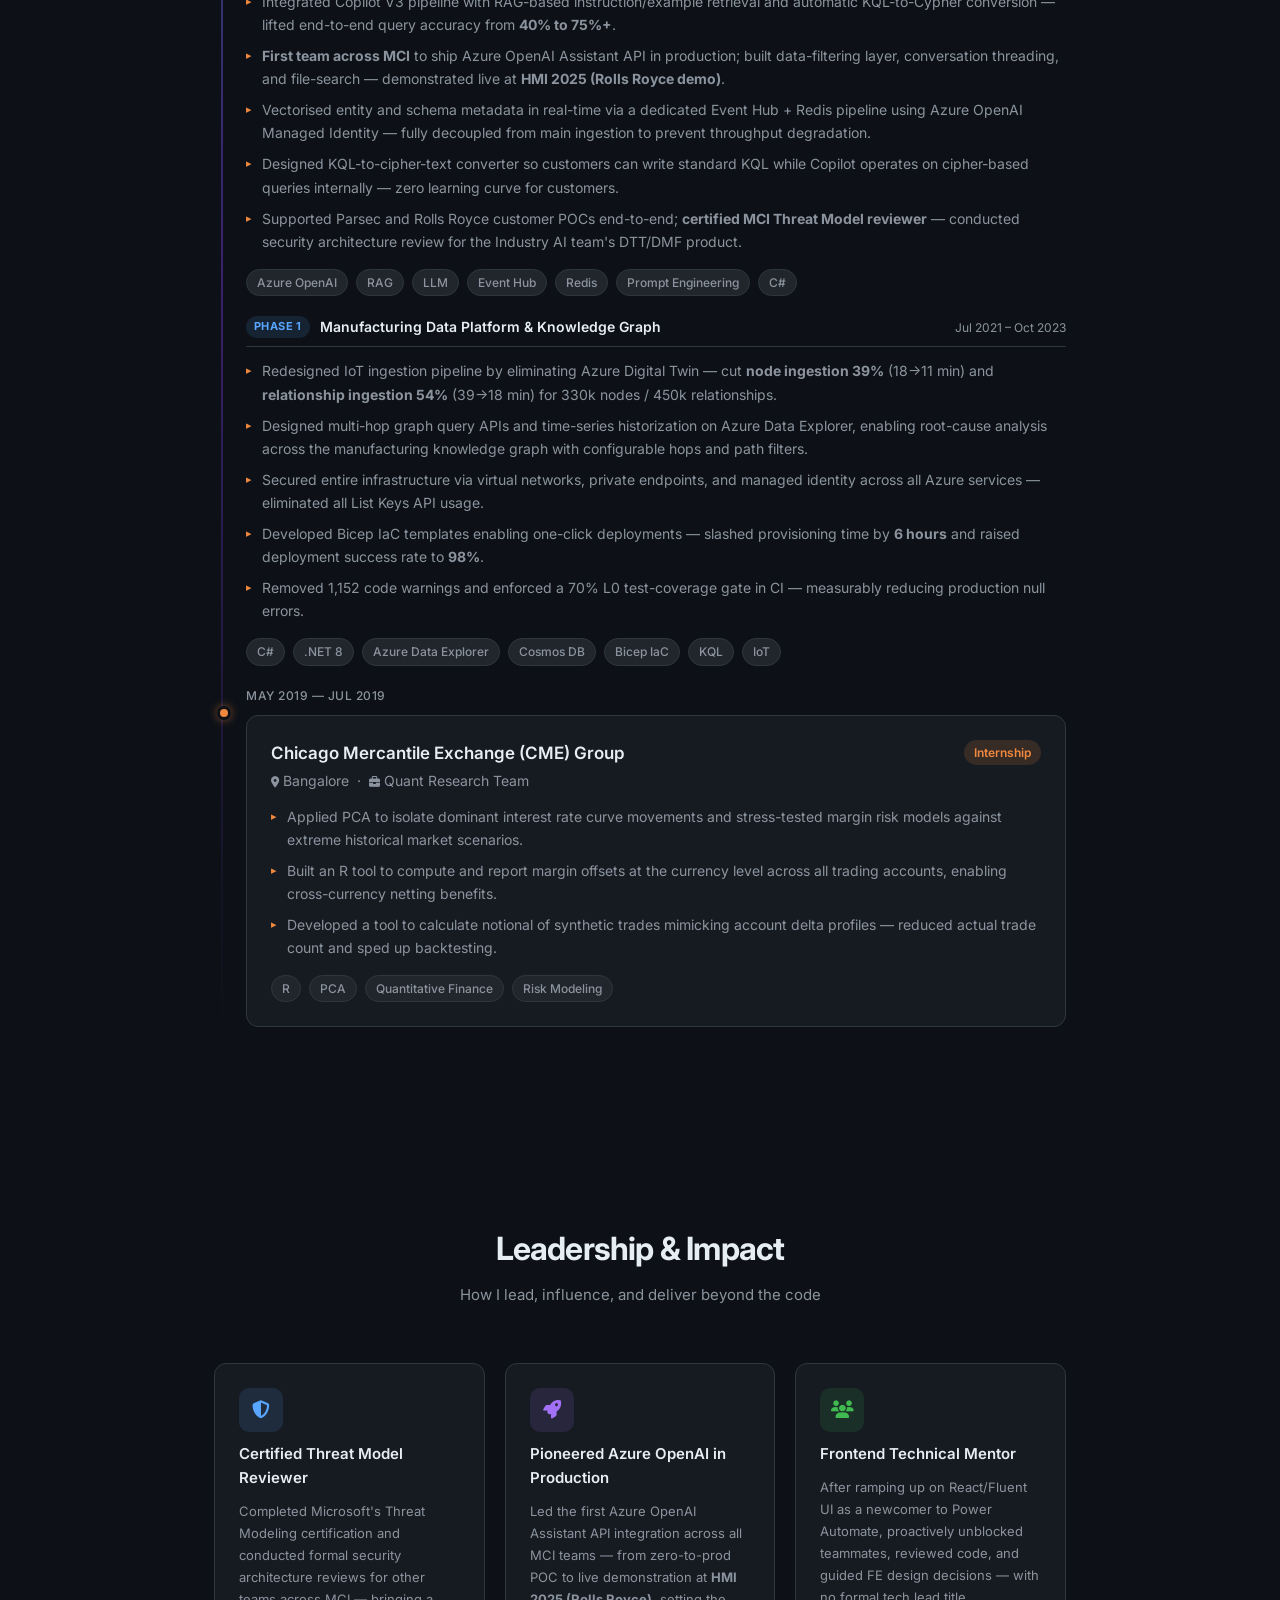
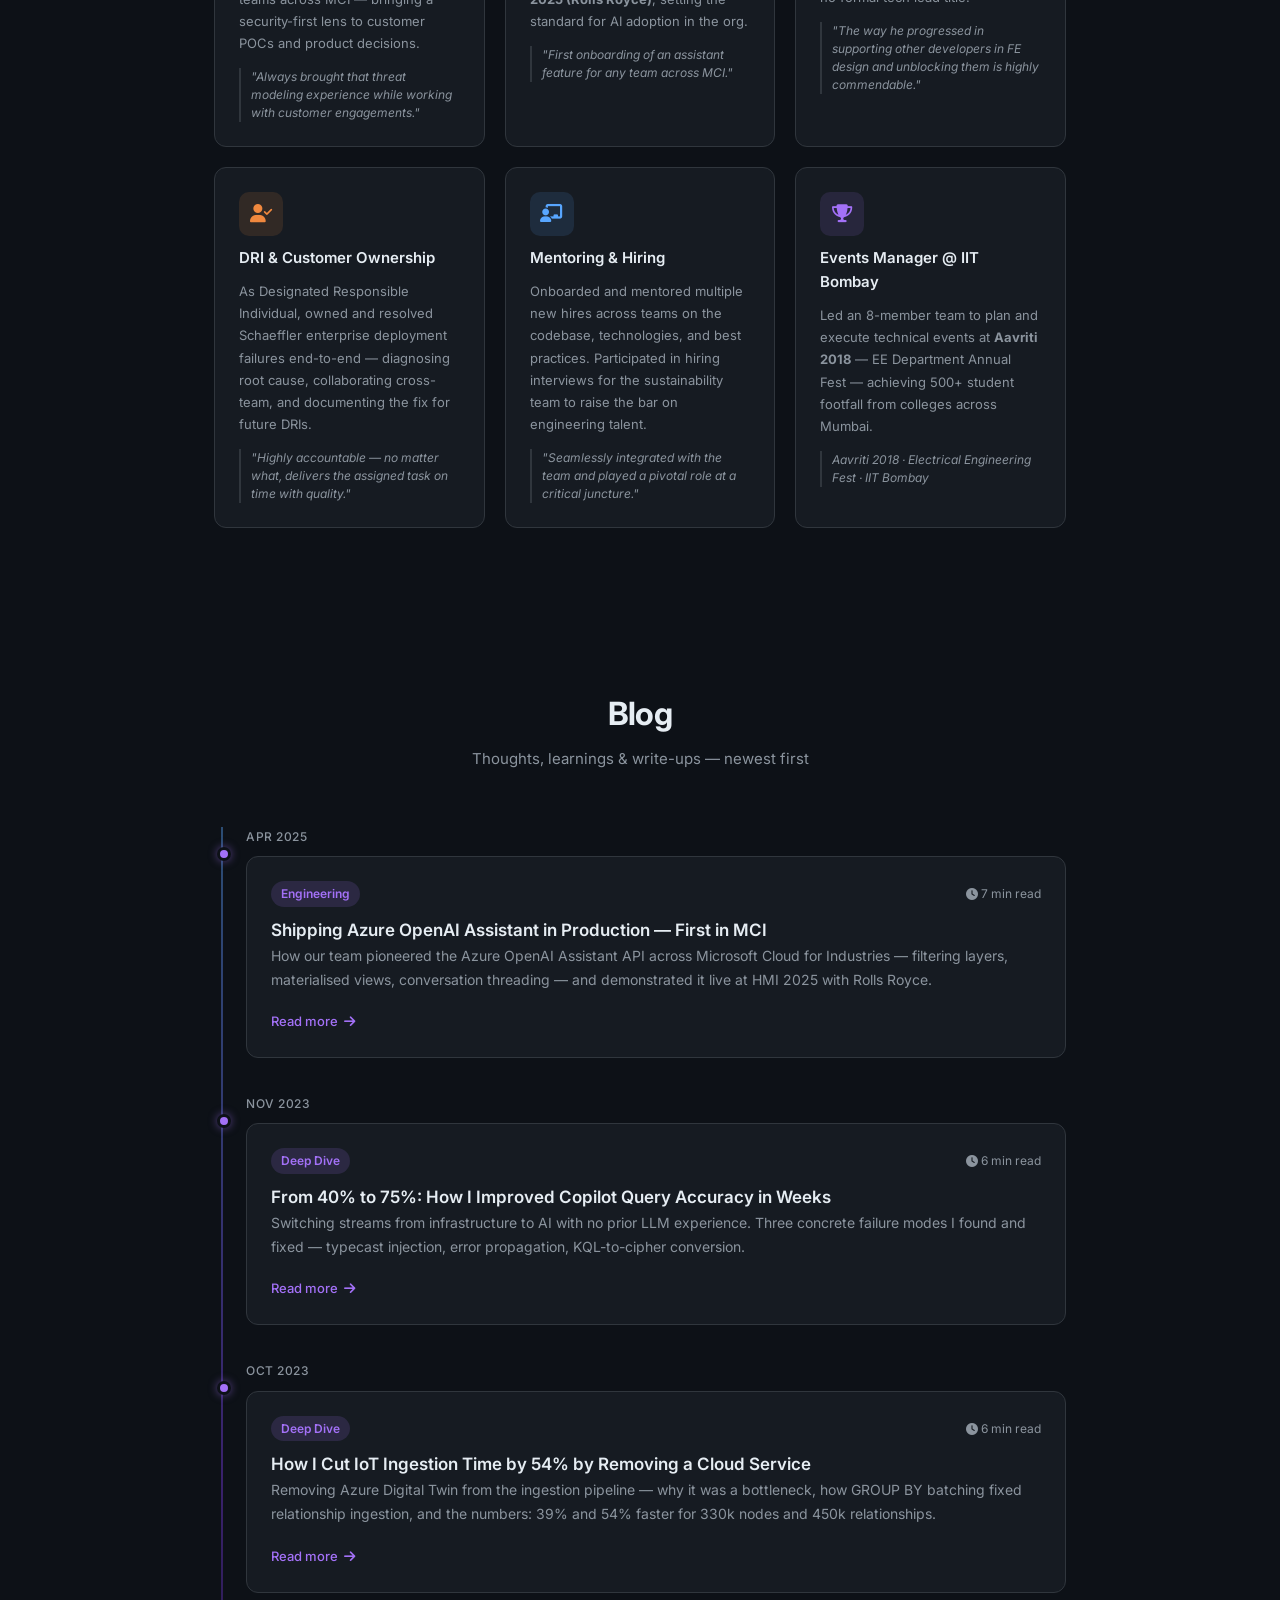
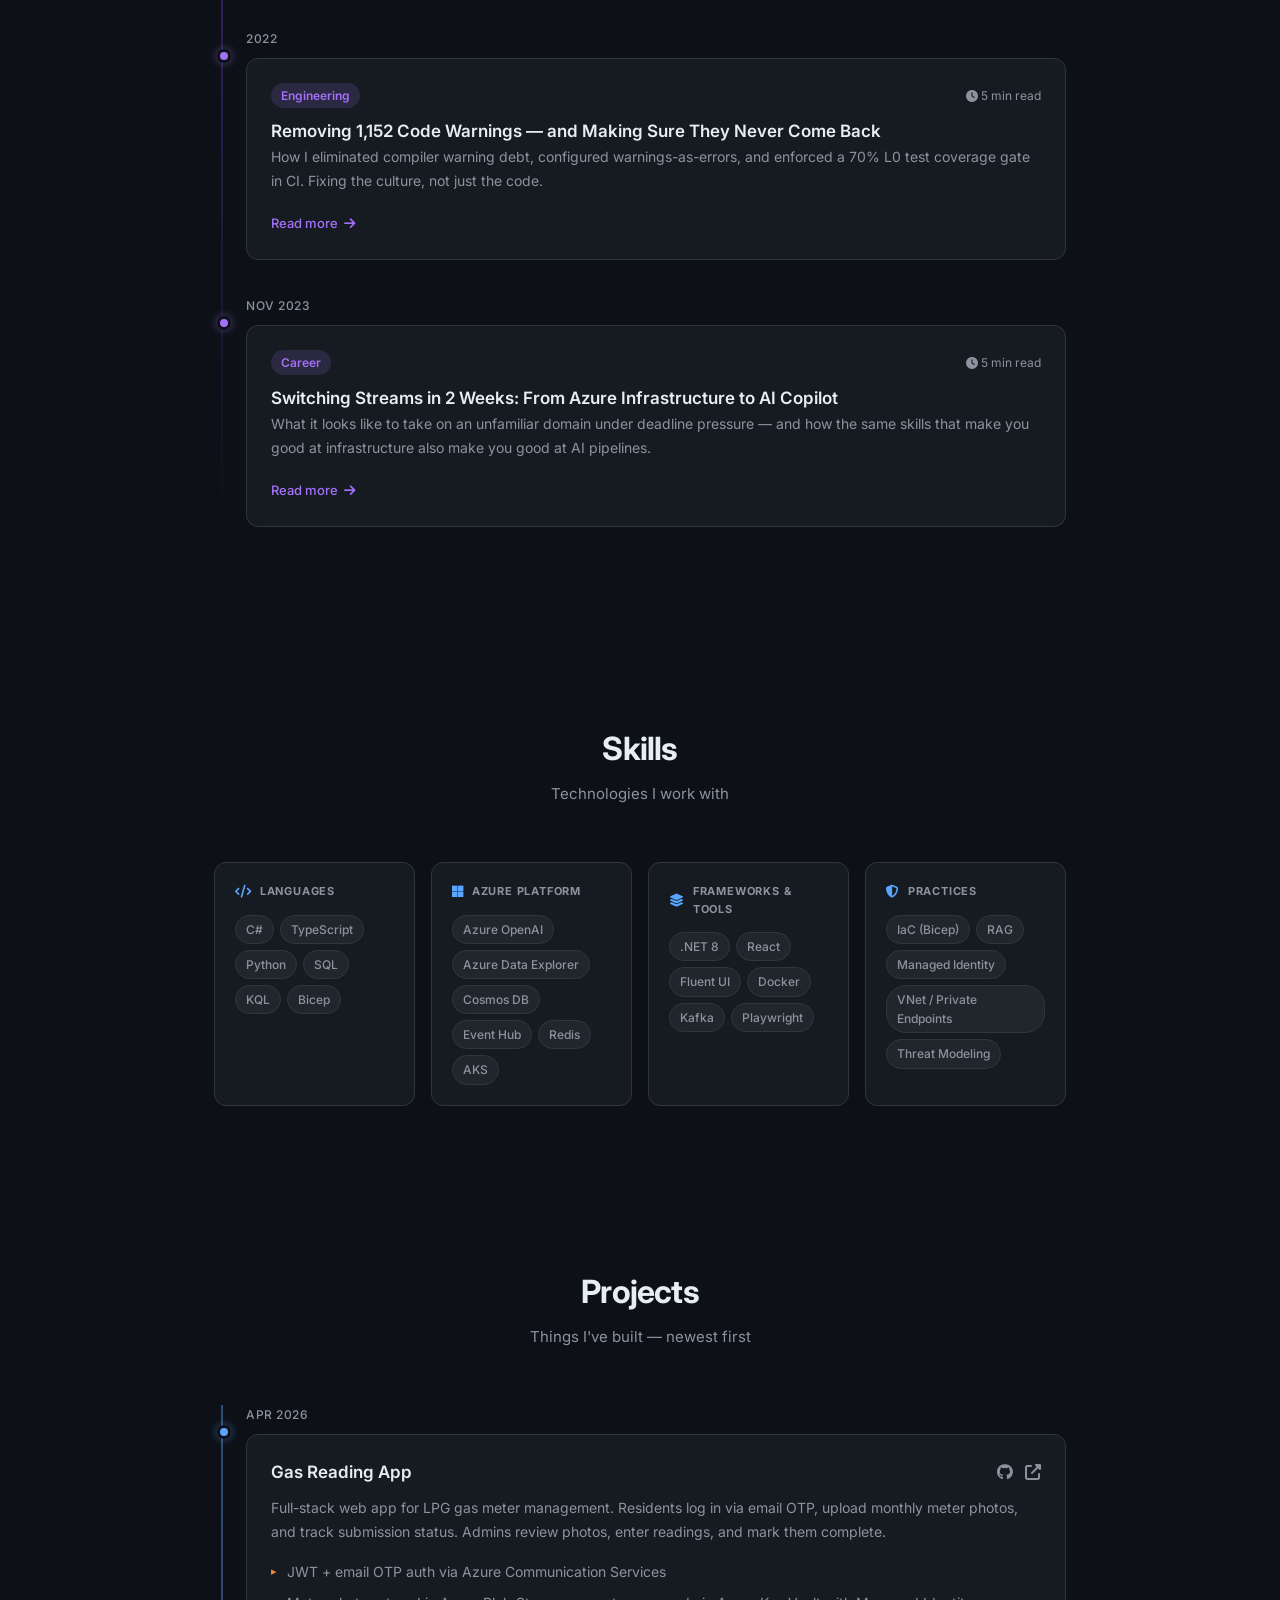
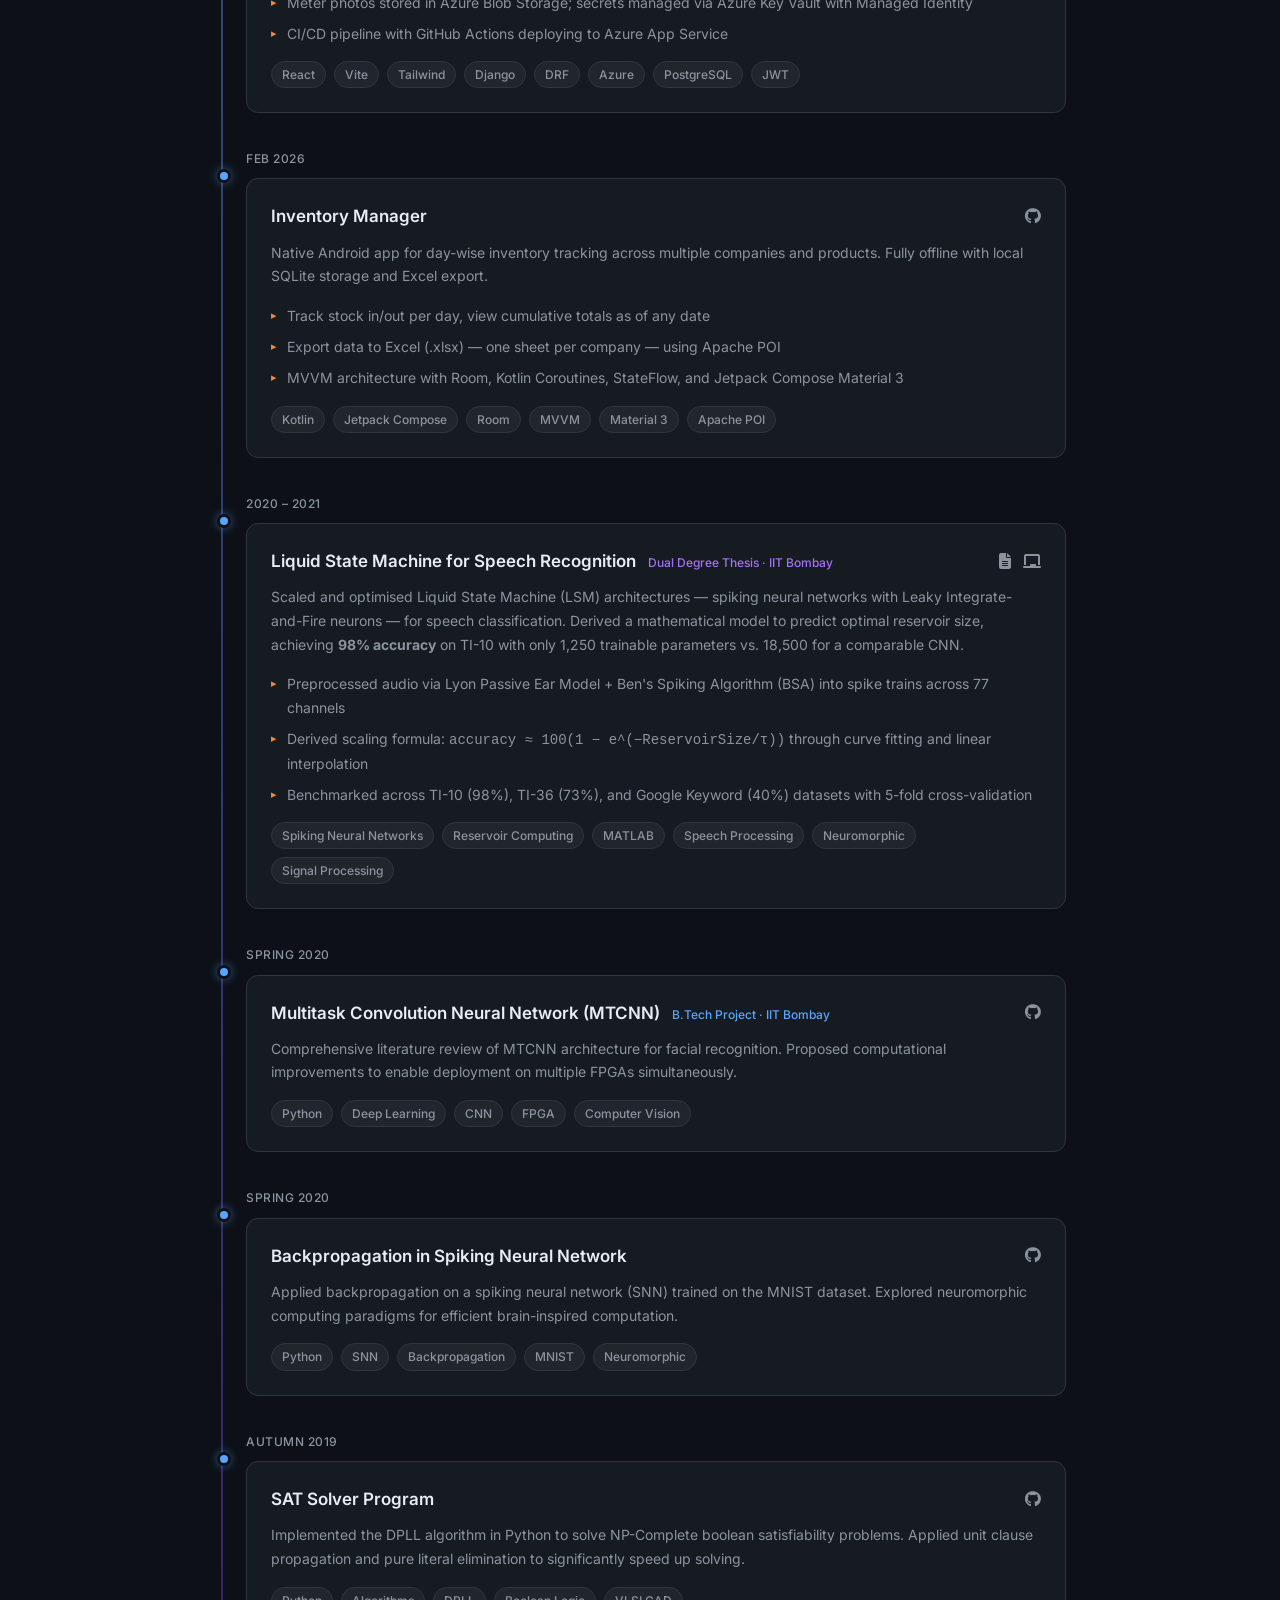
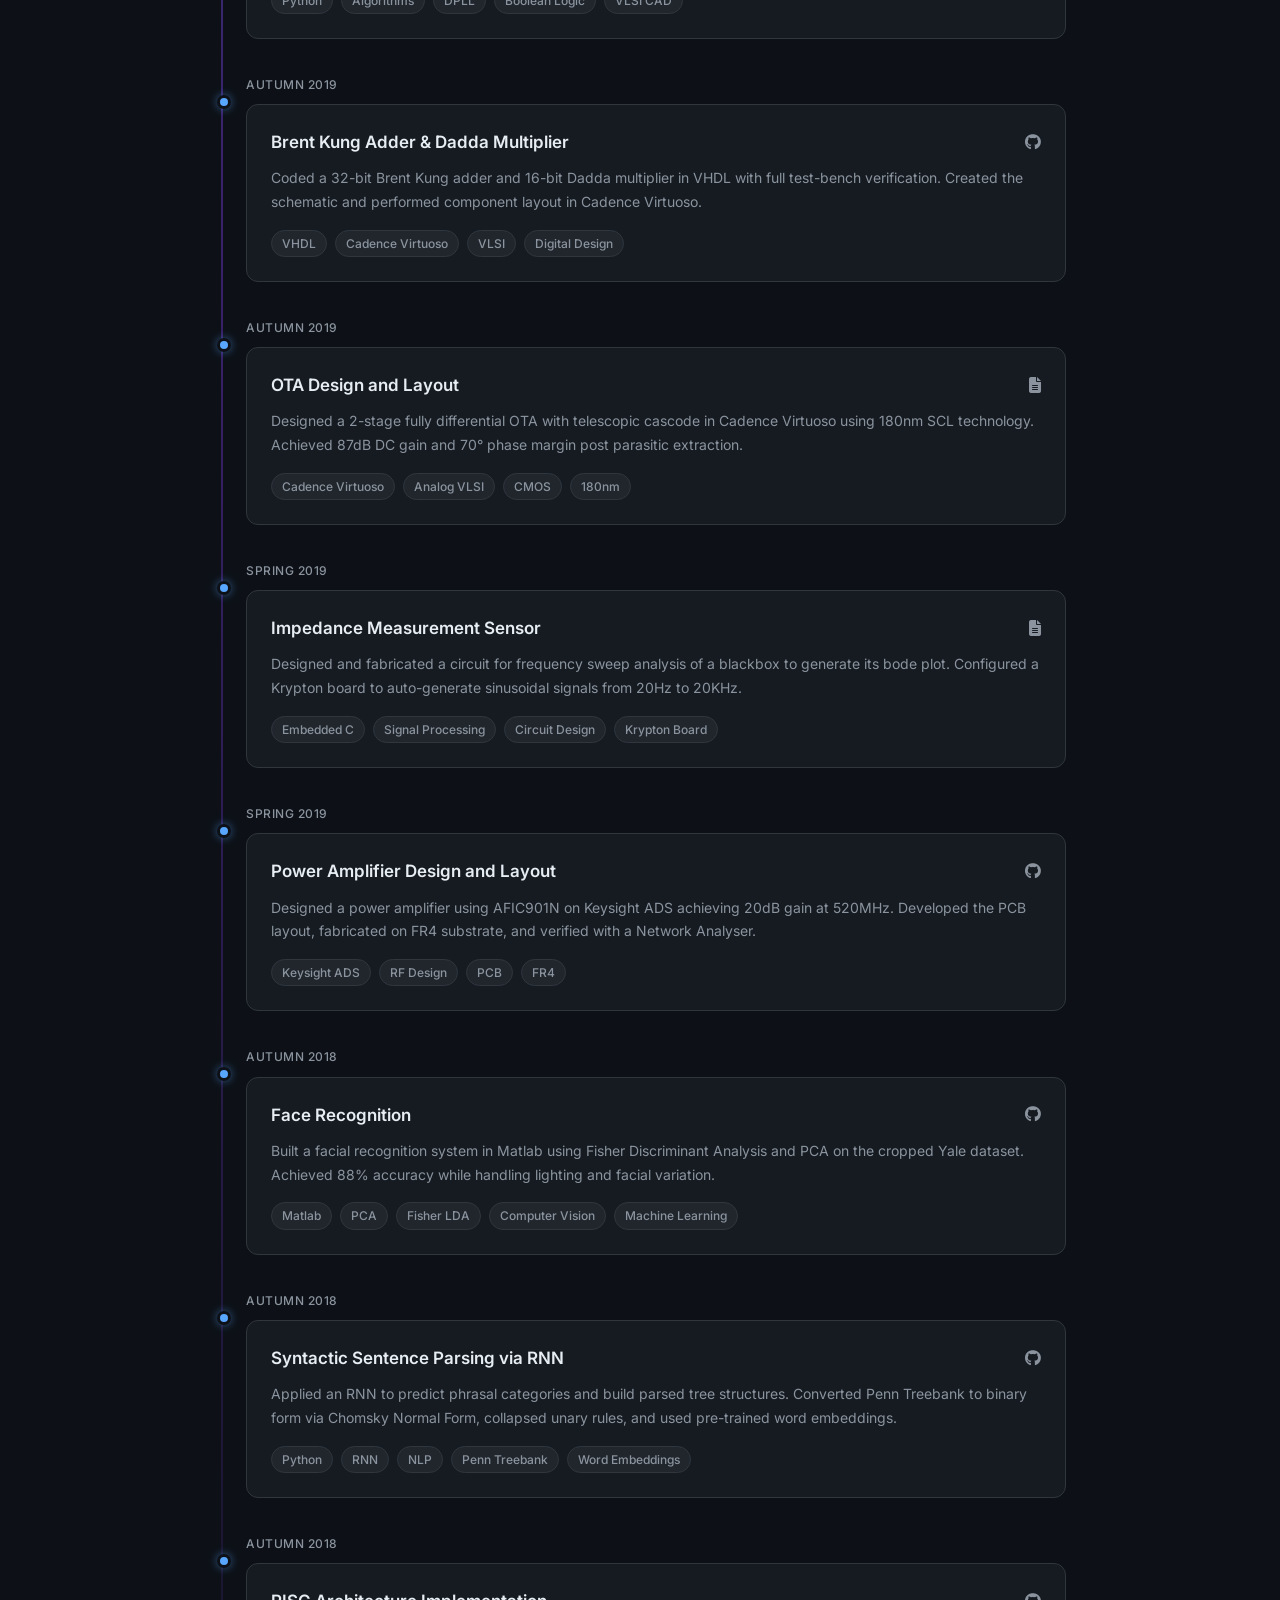
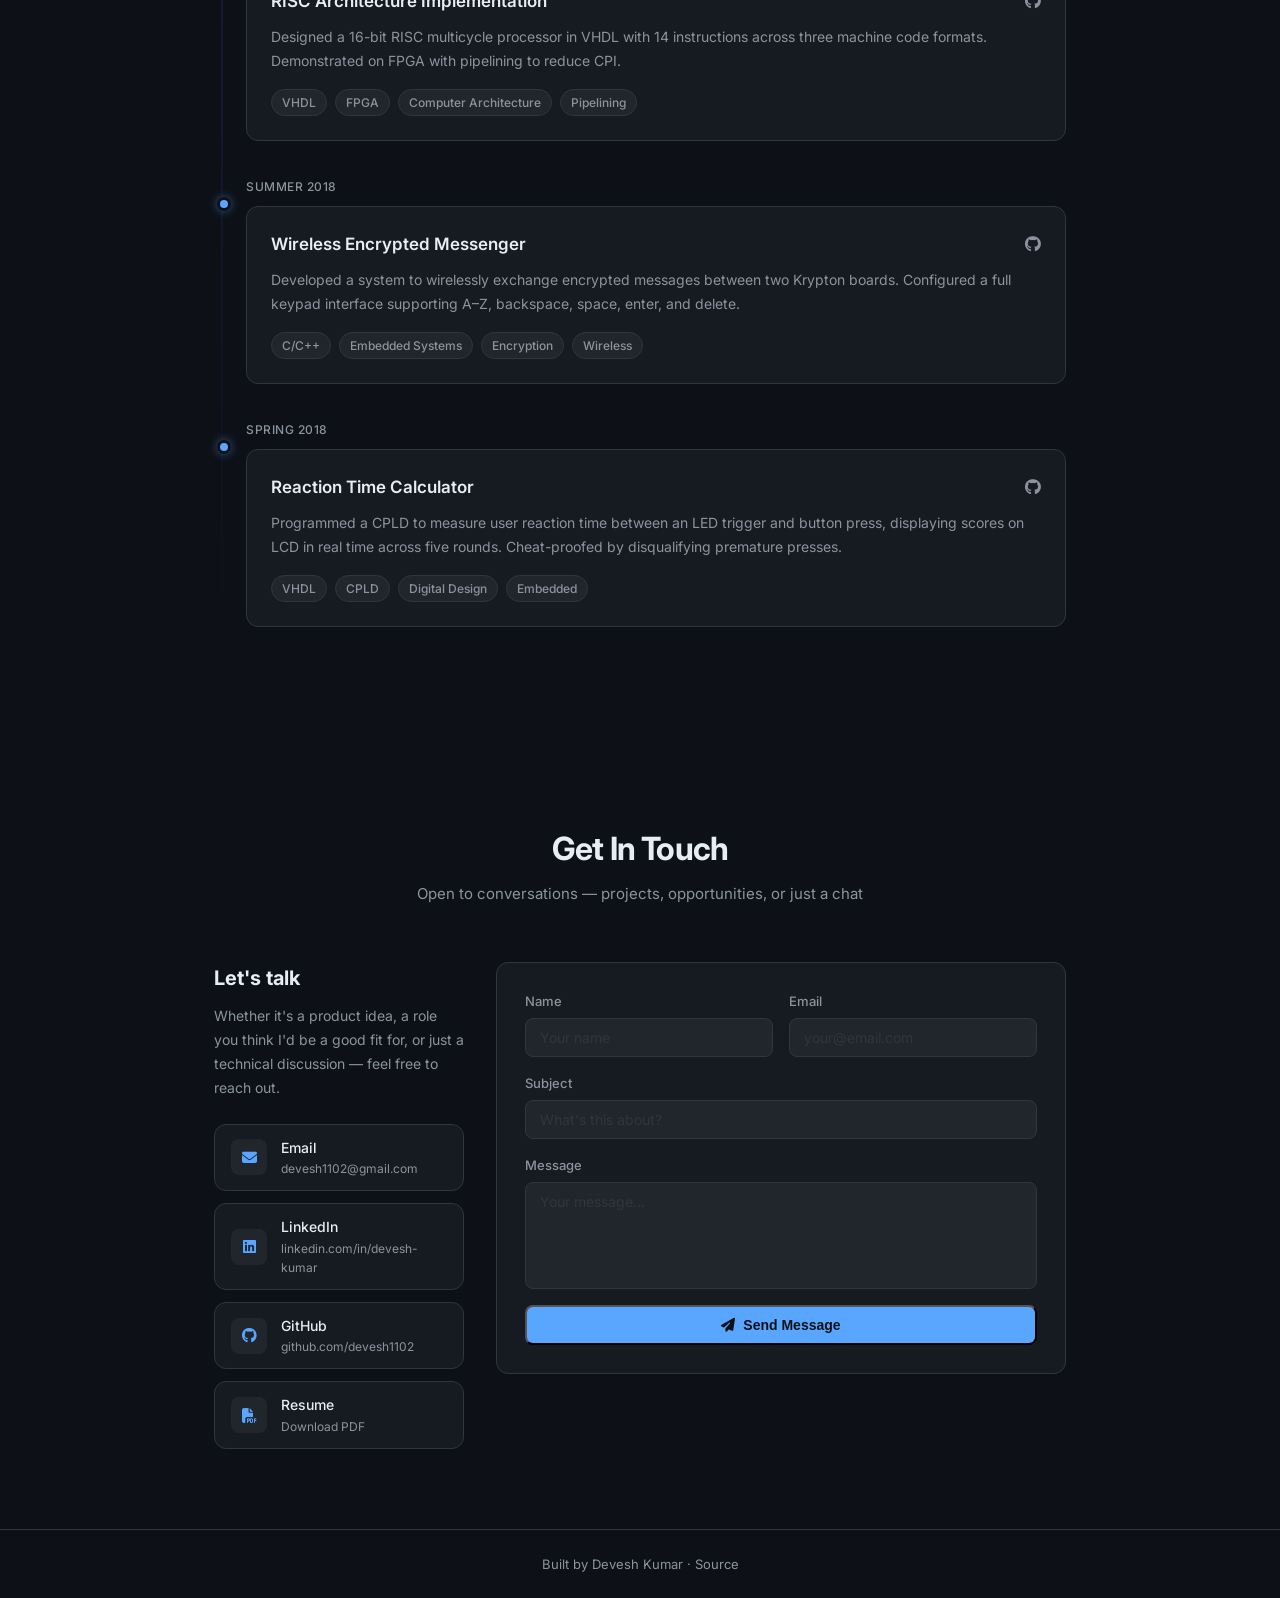
==== commit 8e360314: "Add profile photo to hero avatar" ====
--- a/index.html
+++ b/index.html
@@ -125,7 +125,7 @@
       </div>
       <div class="hero-avatar">
         <div class="avatar-ring">
-          <div class="avatar-placeholder">DK</div>
+          <img src="profile.jpg" alt="Devesh Kumar" class="avatar-photo"/>
         </div>
         <div class="status-badge"><span class="pulse"></span> Open to conversations</div>
       </div>
--- a/style.css
+++ b/style.css
@@ -214,6 +214,14 @@
   background: linear-gradient(135deg, var(--accent), var(--accent2));
   padding: 3px;
   box-shadow: 0 0 40px rgba(88,166,255,0.2);
+}
+
+.avatar-photo {
+  width: 100%; height: 100%;
+  border-radius: 50%;
+  object-fit: cover;
+  object-position: center top;
+  display: block;
 }
 
 .avatar-placeholder {
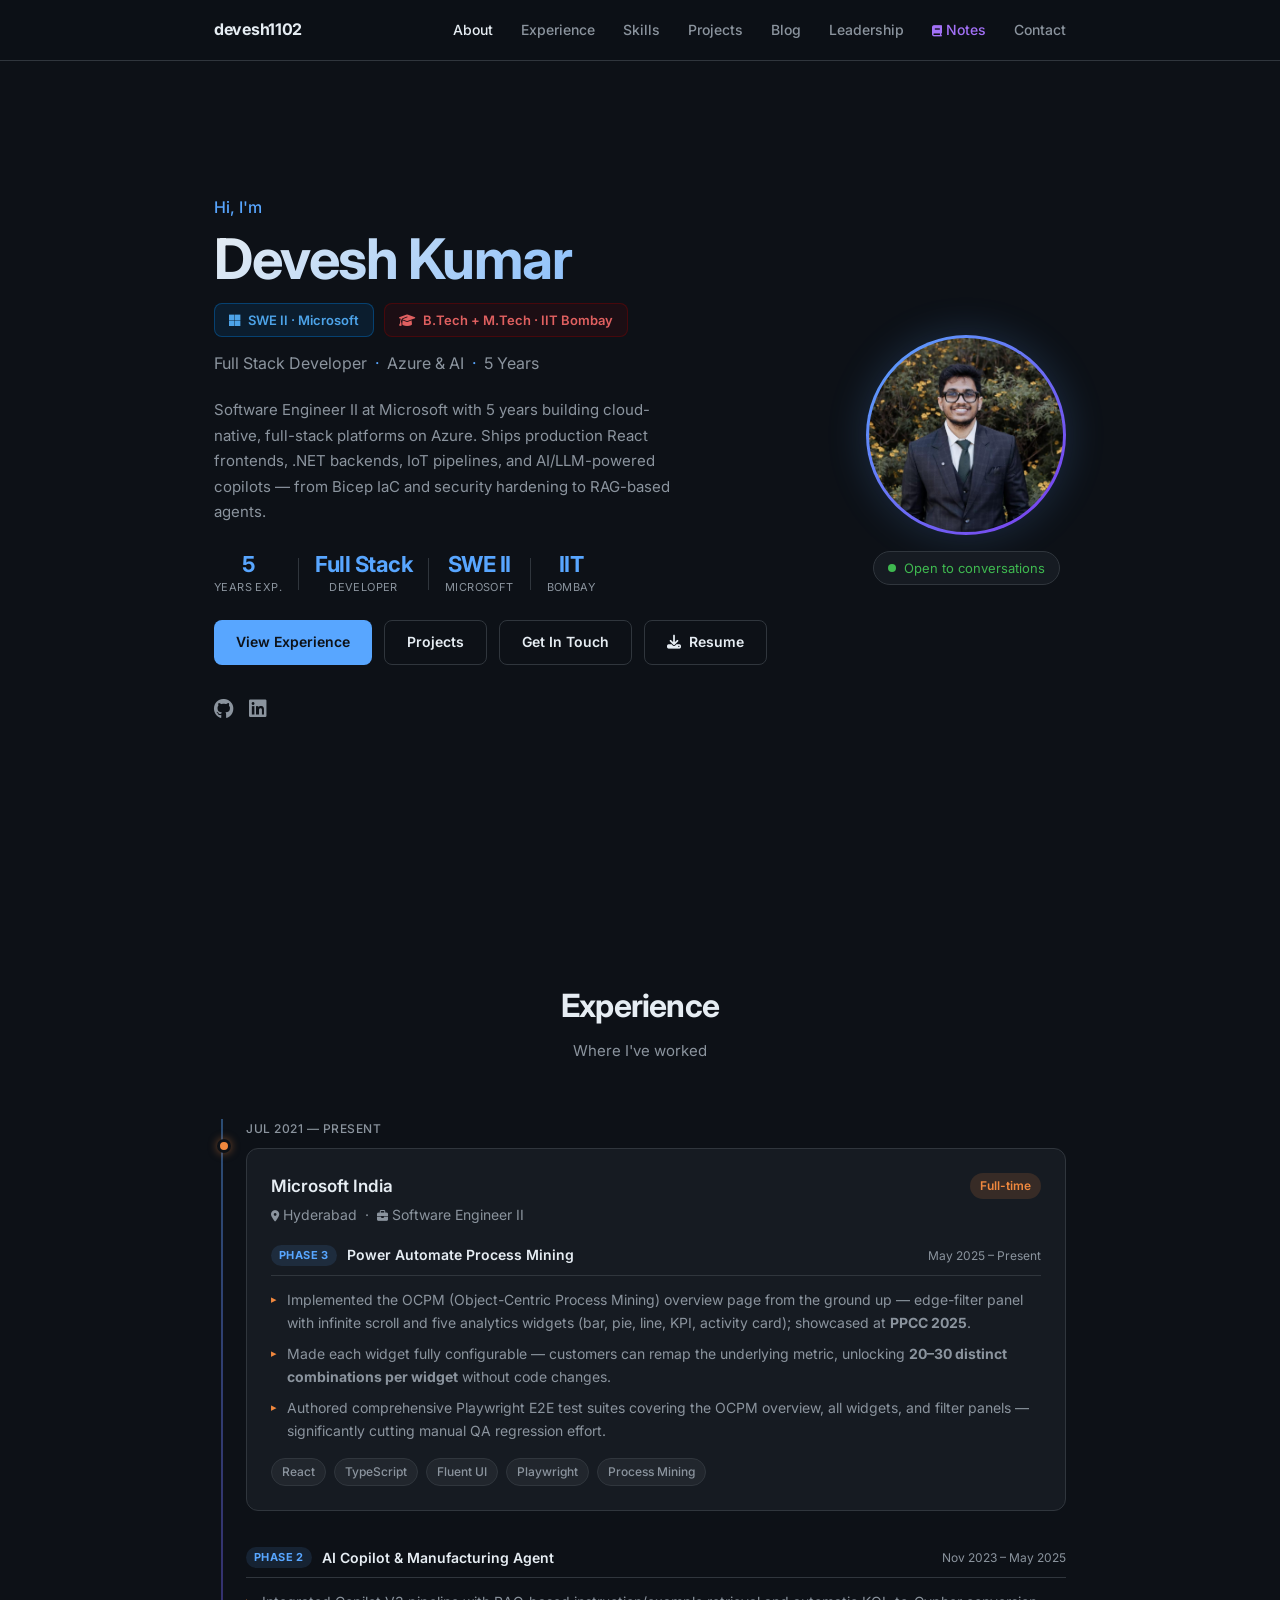
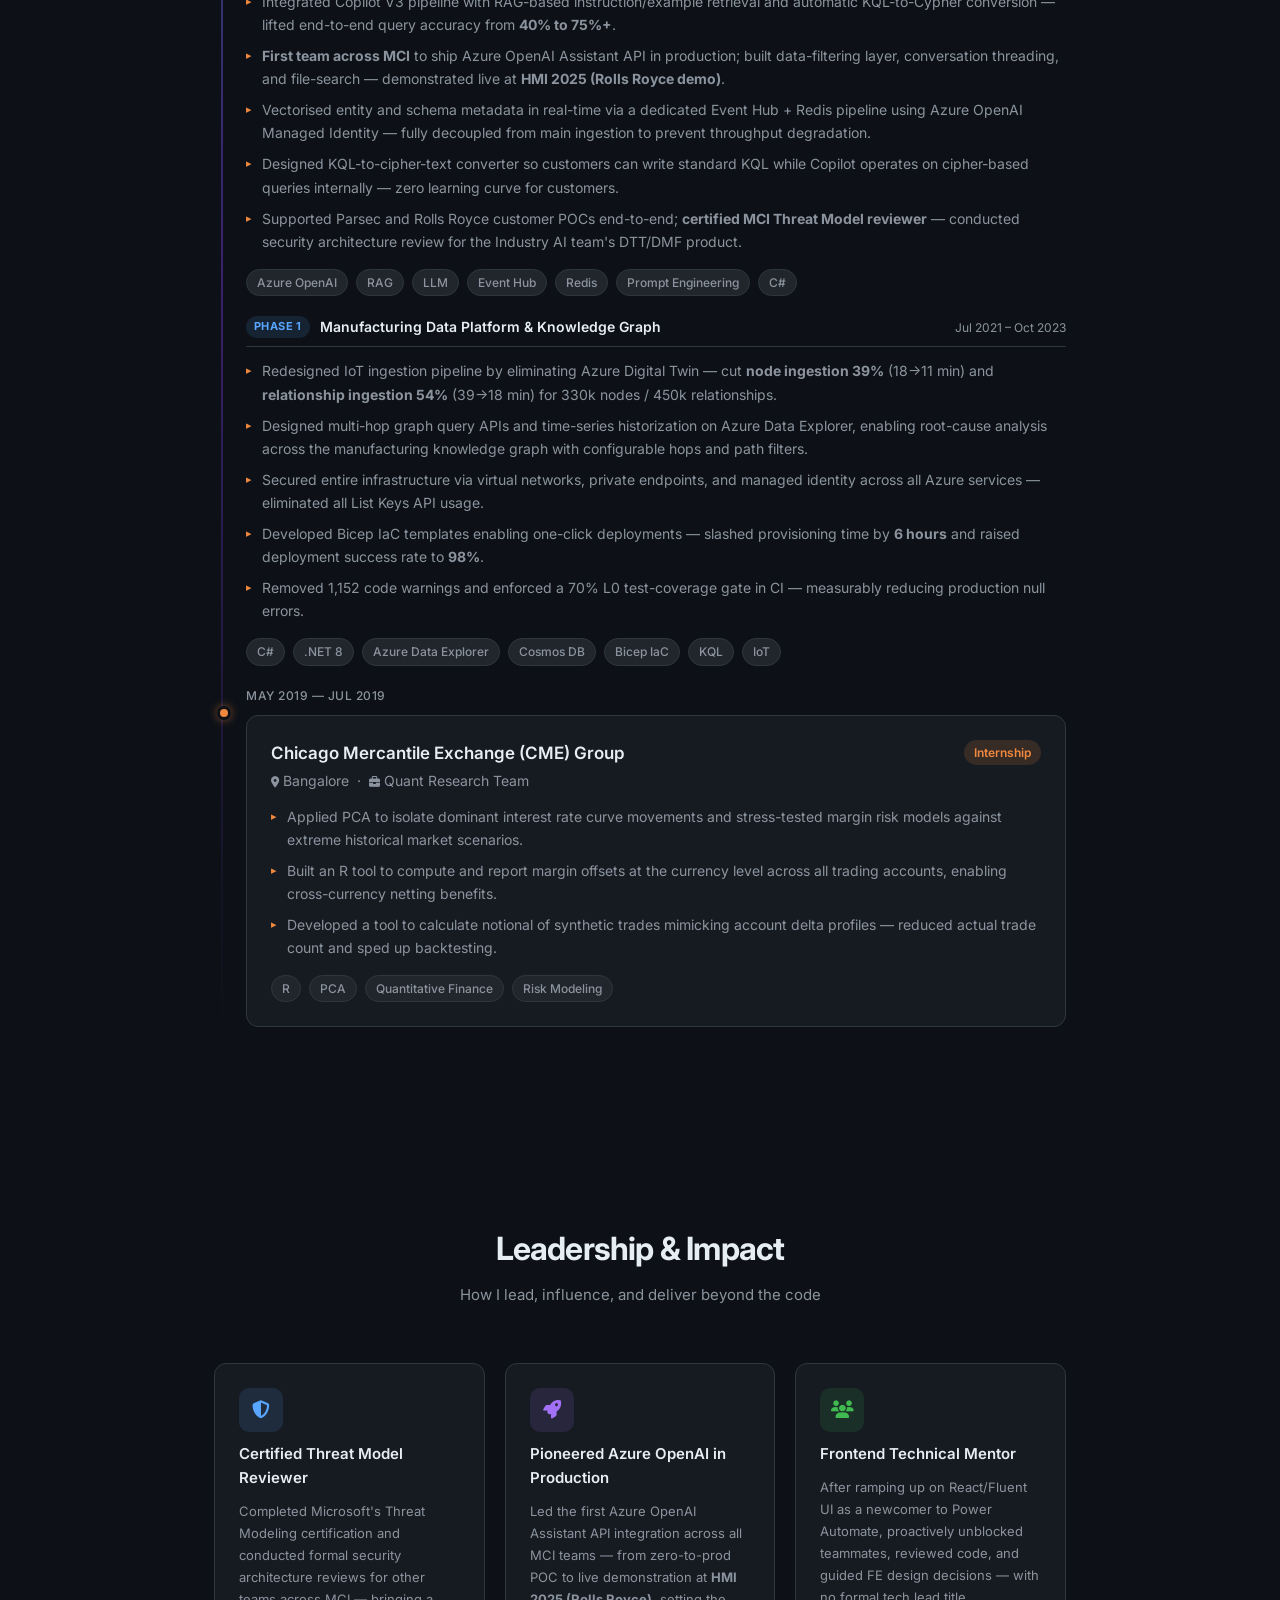
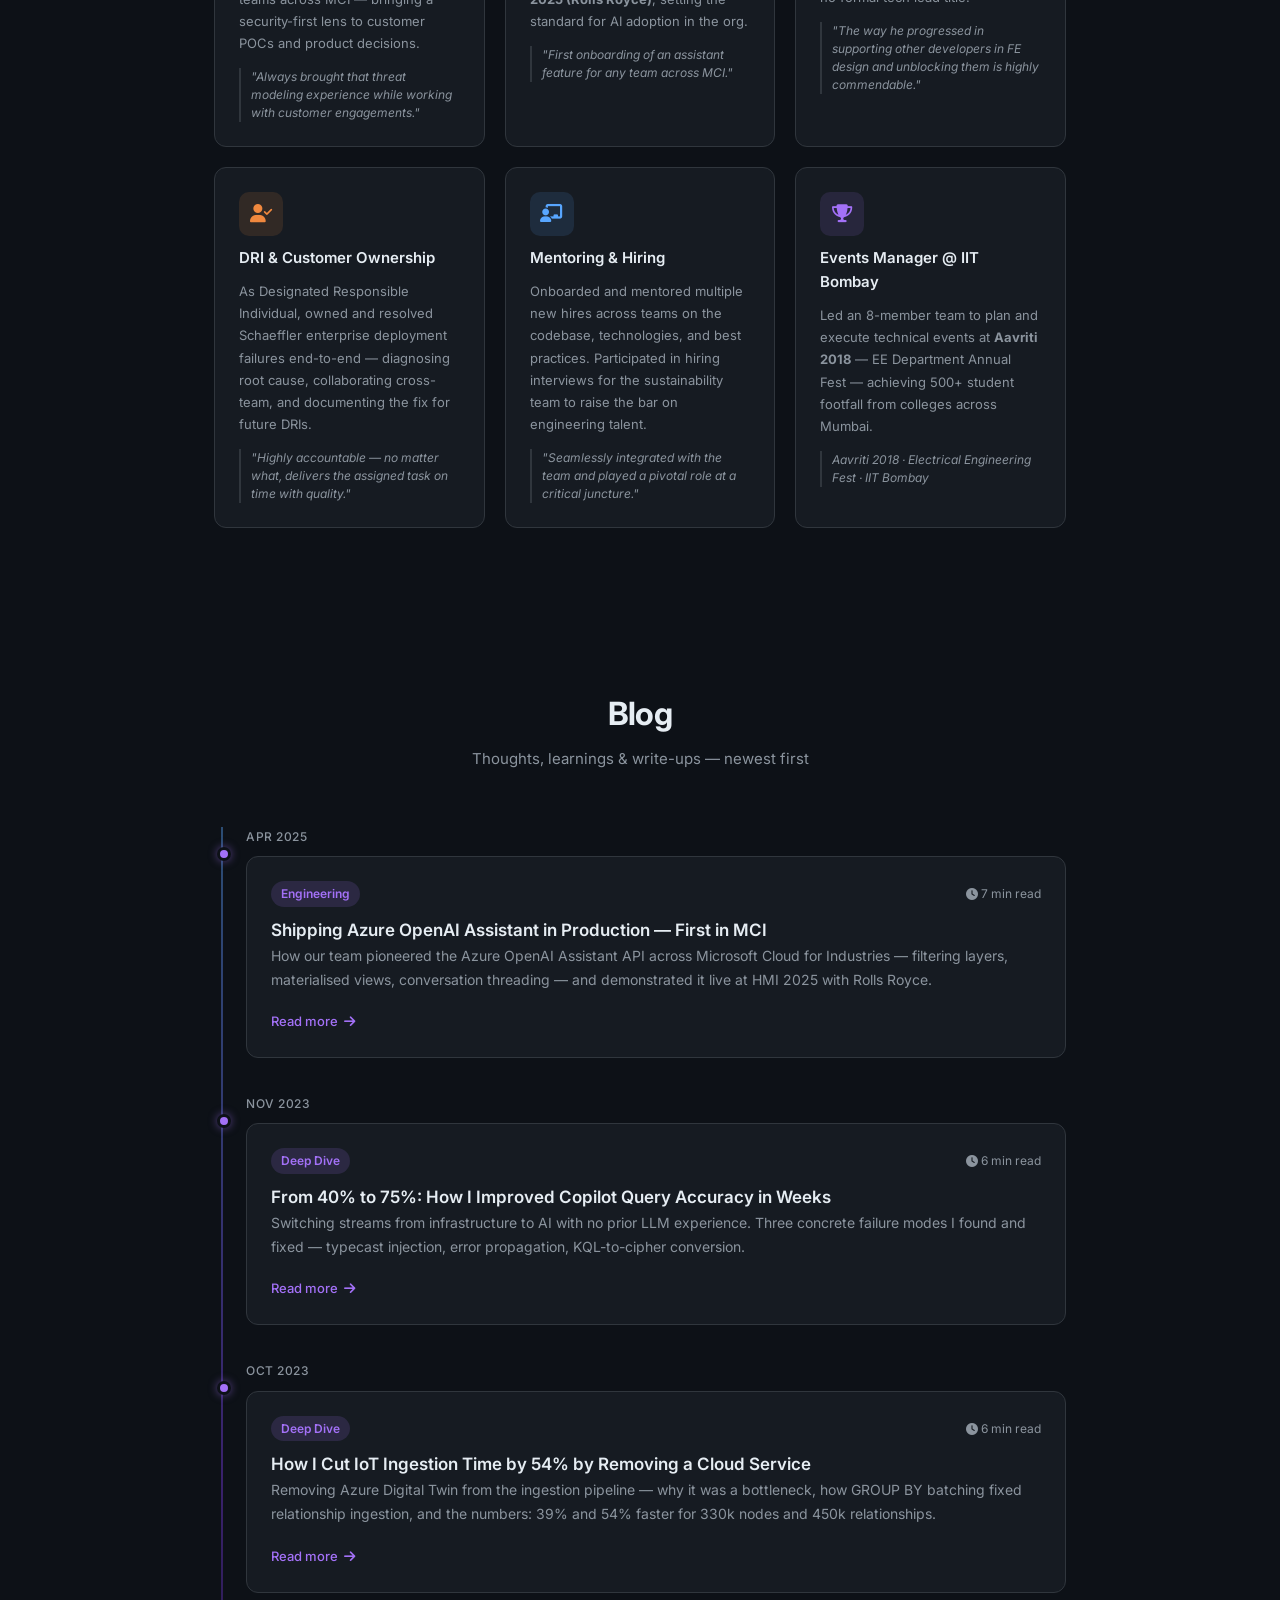
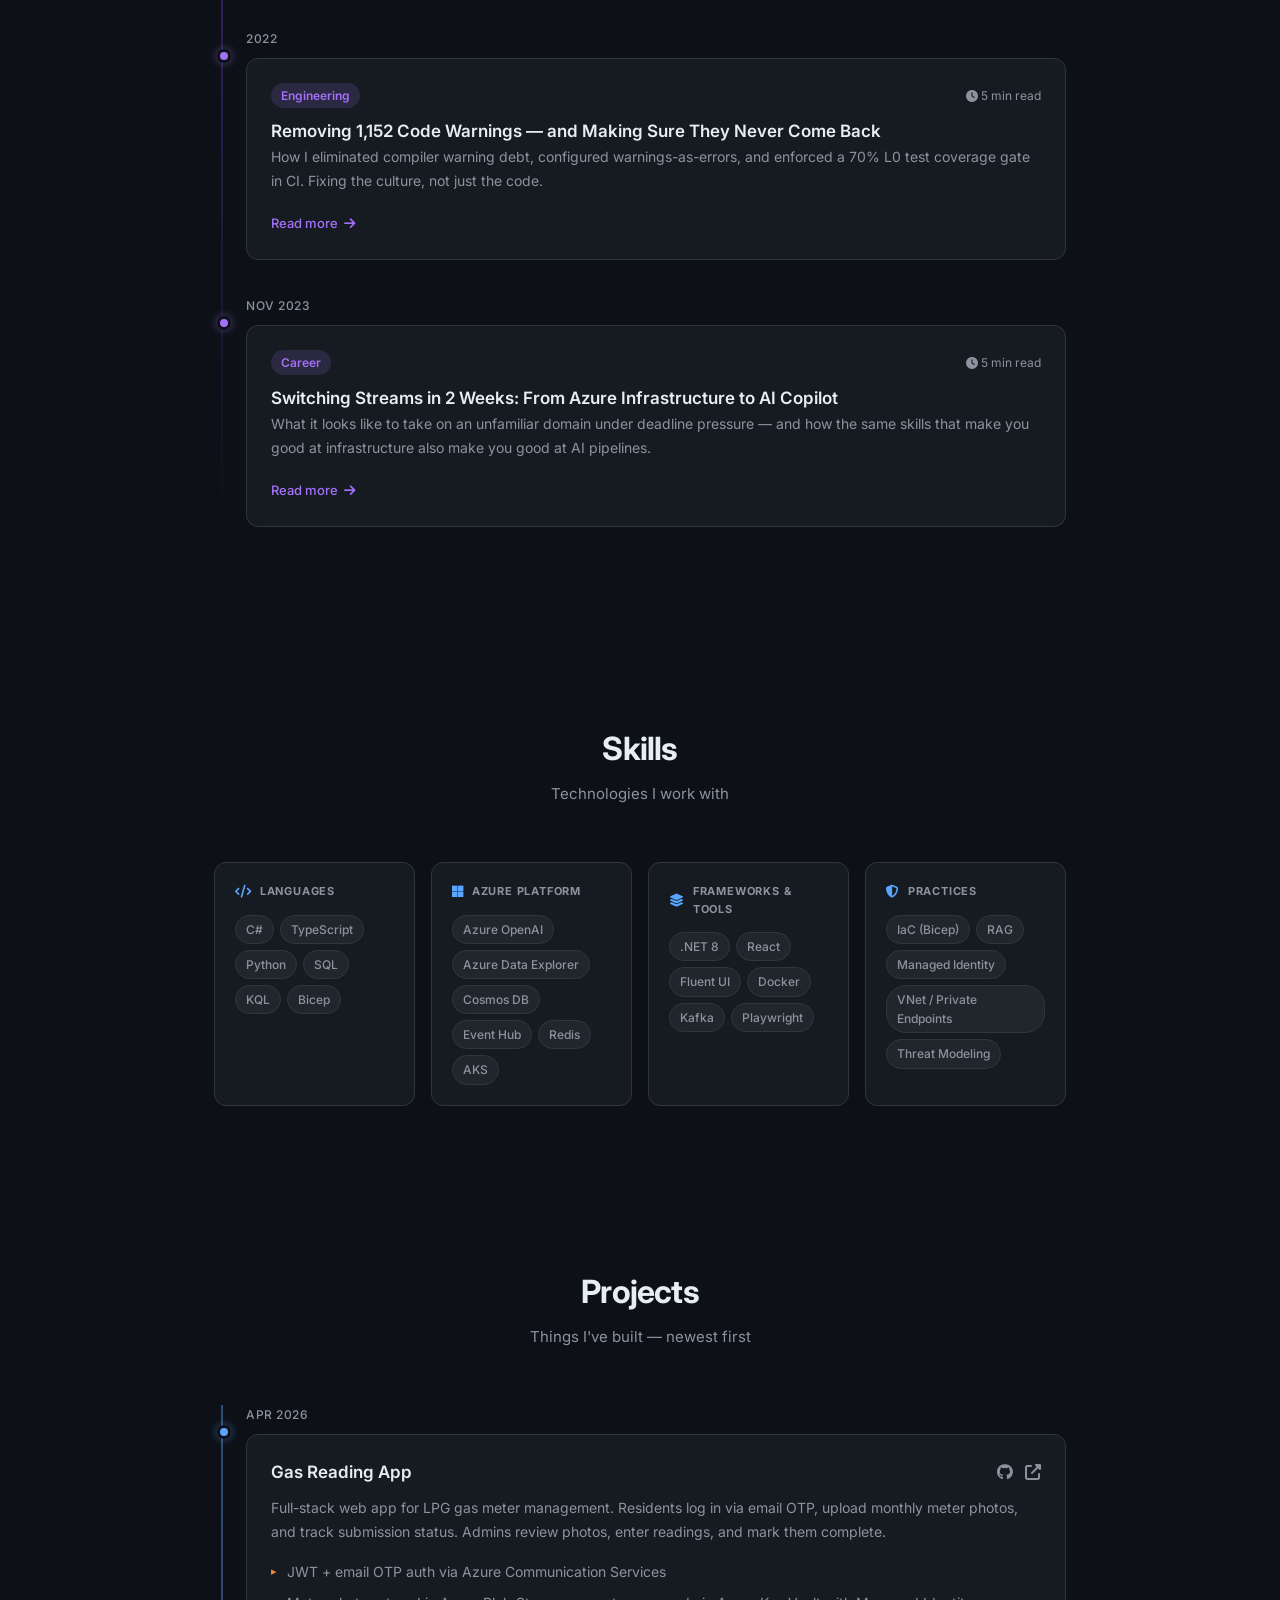
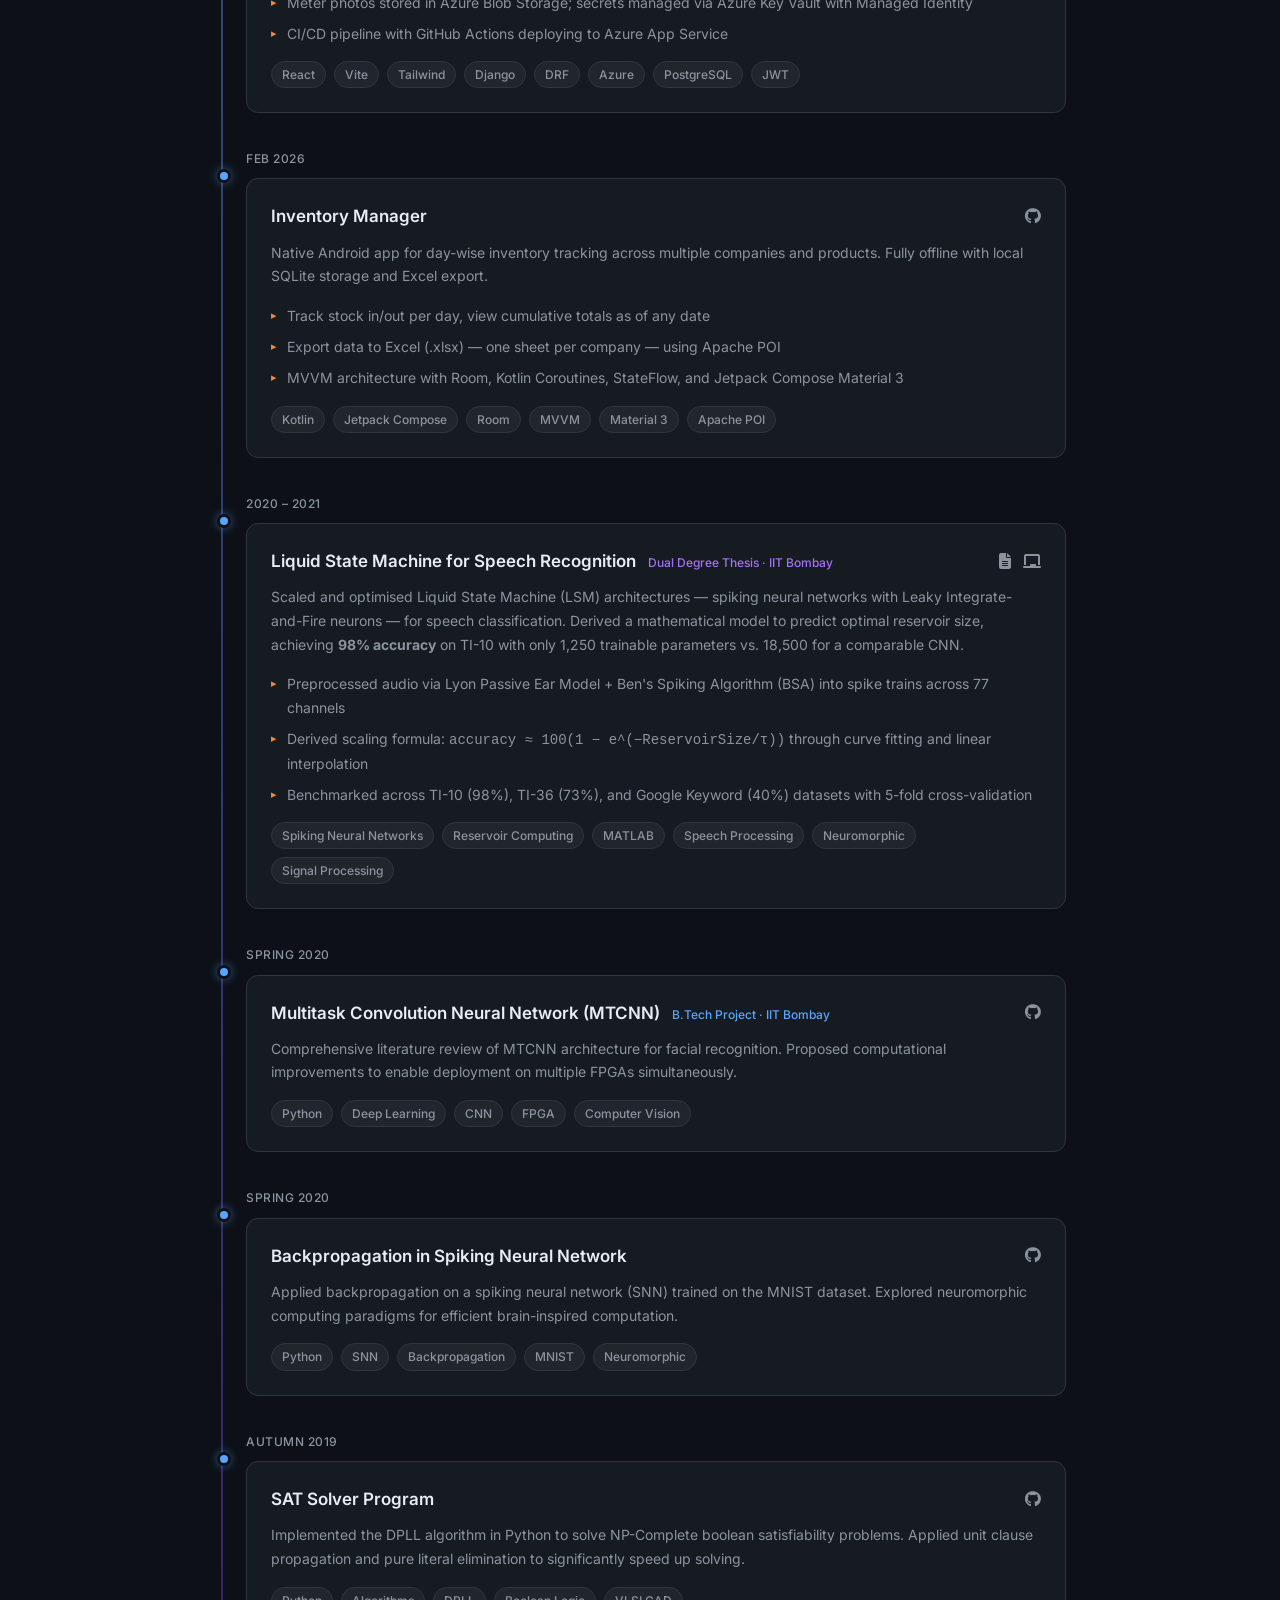
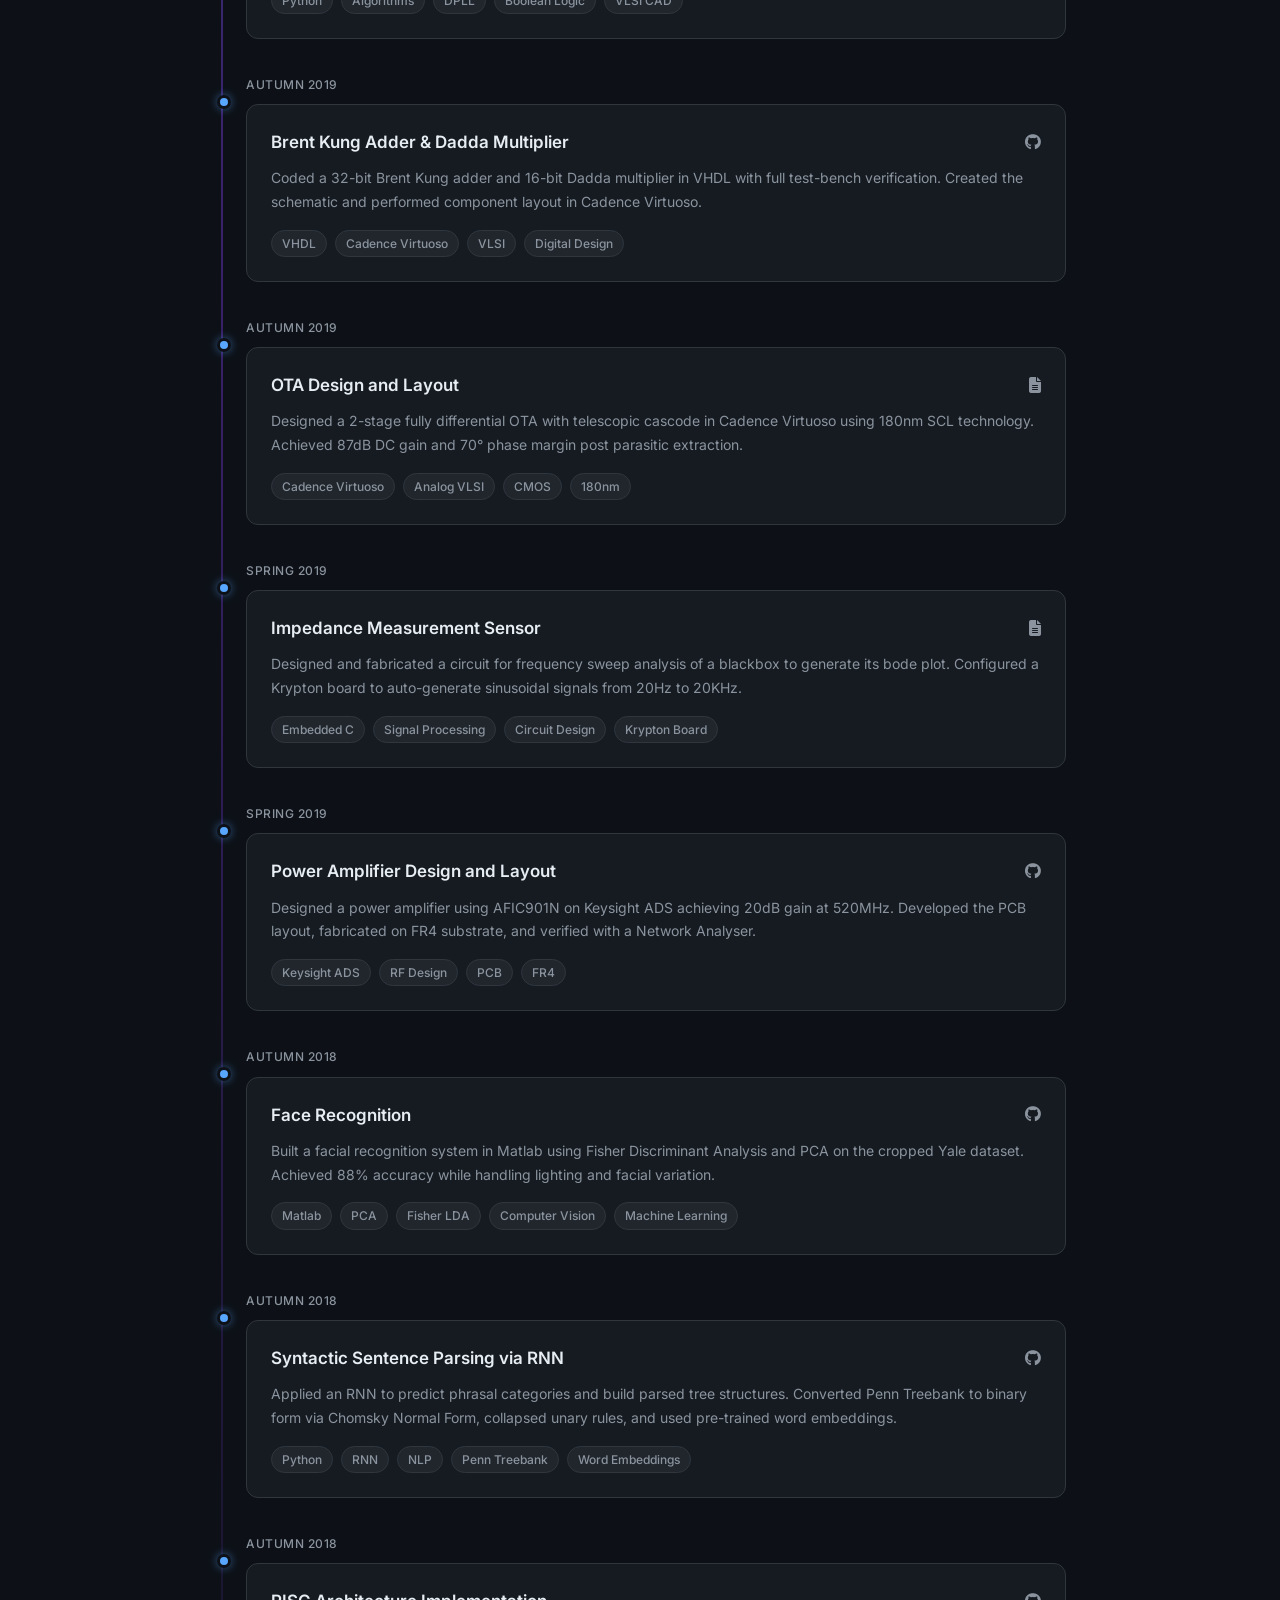
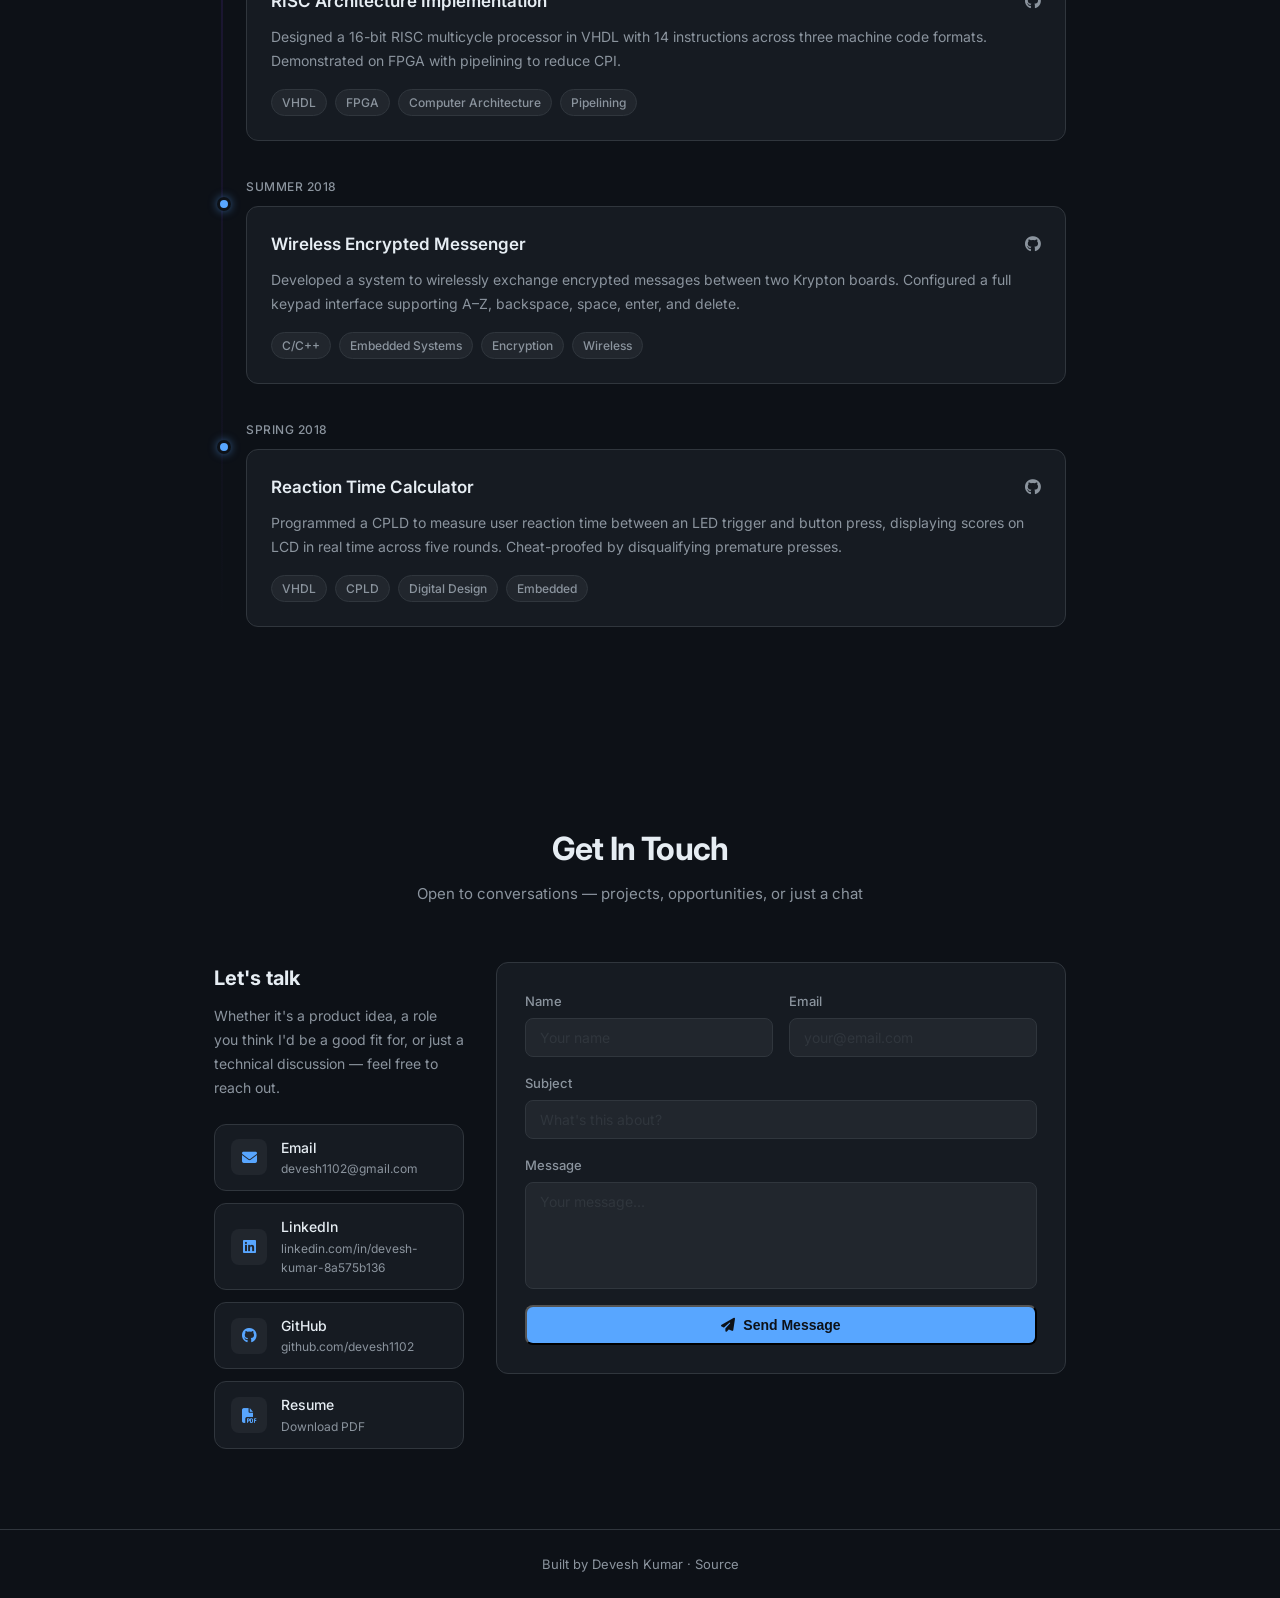
==== commit bd26ceae: "Update LinkedIn URL to correct profile ID" ====
--- a/index.html
+++ b/index.html
@@ -53,7 +53,7 @@
     "knowsAbout": ["Full Stack Development", "React", "TypeScript", "C#", ".NET", "Azure", "RAG", "LLM", "IoT", "Cloud Architecture"],
     "sameAs": [
       "https://github.com/devesh1102",
-      "https://linkedin.com/in/devesh-kumar"
+      "https://www.linkedin.com/in/devesh-kumar-8a575b136/"
     ]
   }
   </script>
@@ -120,7 +120,7 @@
         </div>
         <div class="socials">
           <a href="https://github.com/devesh1102" target="_blank" rel="noopener noreferrer" aria-label="GitHub"><i class="fab fa-github"></i></a>
-          <a href="https://linkedin.com/in/devesh-kumar" target="_blank" rel="noopener noreferrer" aria-label="LinkedIn"><i class="fab fa-linkedin"></i></a>
+          <a href="https://www.linkedin.com/in/devesh-kumar-8a575b136/" target="_blank" rel="noopener noreferrer" aria-label="LinkedIn"><i class="fab fa-linkedin"></i></a>
         </div>
       </div>
       <div class="hero-avatar">
@@ -711,9 +711,9 @@
             <div class="contact-link-icon"><i class="fas fa-envelope"></i></div>
             <div><span>Email</span><small>devesh1102@gmail.com</small></div>
           </a>
-          <a href="https://linkedin.com/in/devesh-kumar" target="_blank" rel="noopener noreferrer" class="contact-link">
+          <a href="https://www.linkedin.com/in/devesh-kumar-8a575b136/" target="_blank" rel="noopener noreferrer" class="contact-link">
             <div class="contact-link-icon"><i class="fab fa-linkedin"></i></div>
-            <div><span>LinkedIn</span><small>linkedin.com/in/devesh-kumar</small></div>
+            <div><span>LinkedIn</span><small>linkedin.com/in/devesh-kumar-8a575b136</small></div>
           </a>
           <a href="https://github.com/devesh1102" target="_blank" rel="noopener noreferrer" class="contact-link">
             <div class="contact-link-icon"><i class="fab fa-github"></i></div>
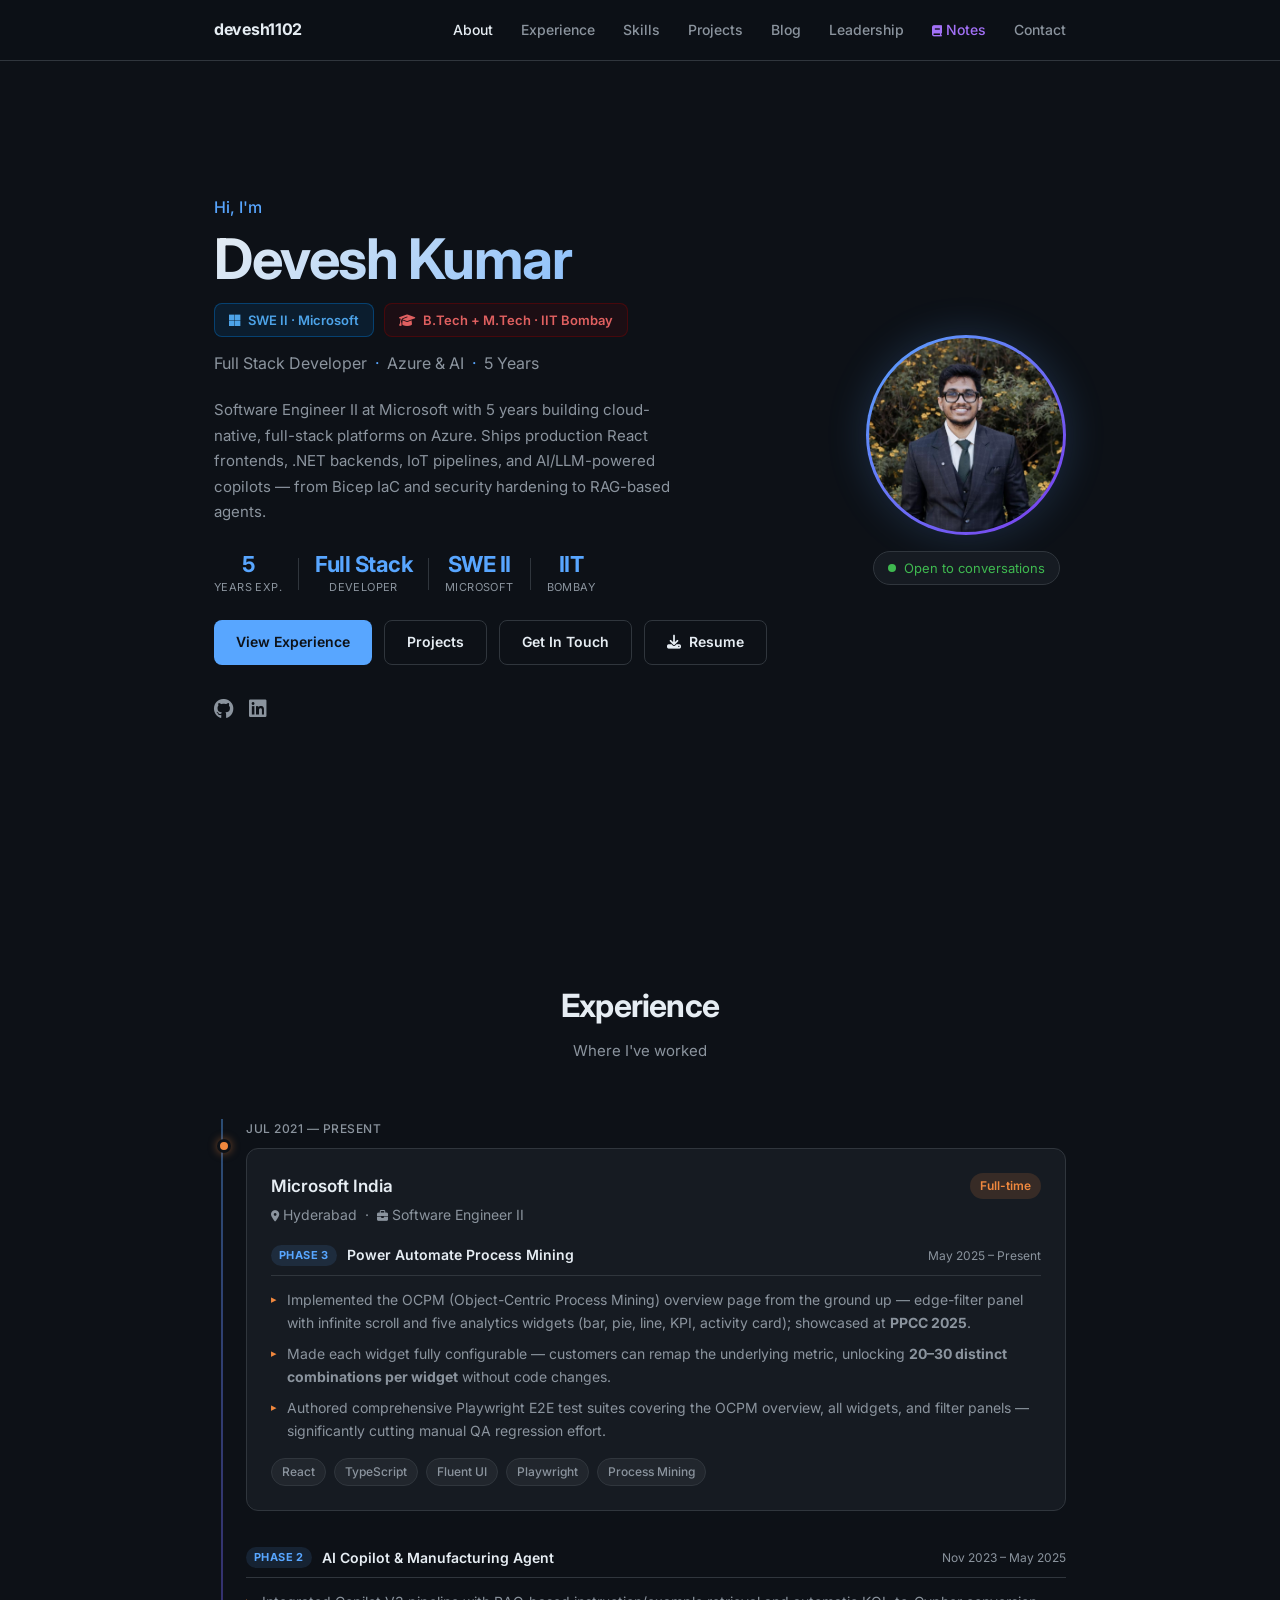
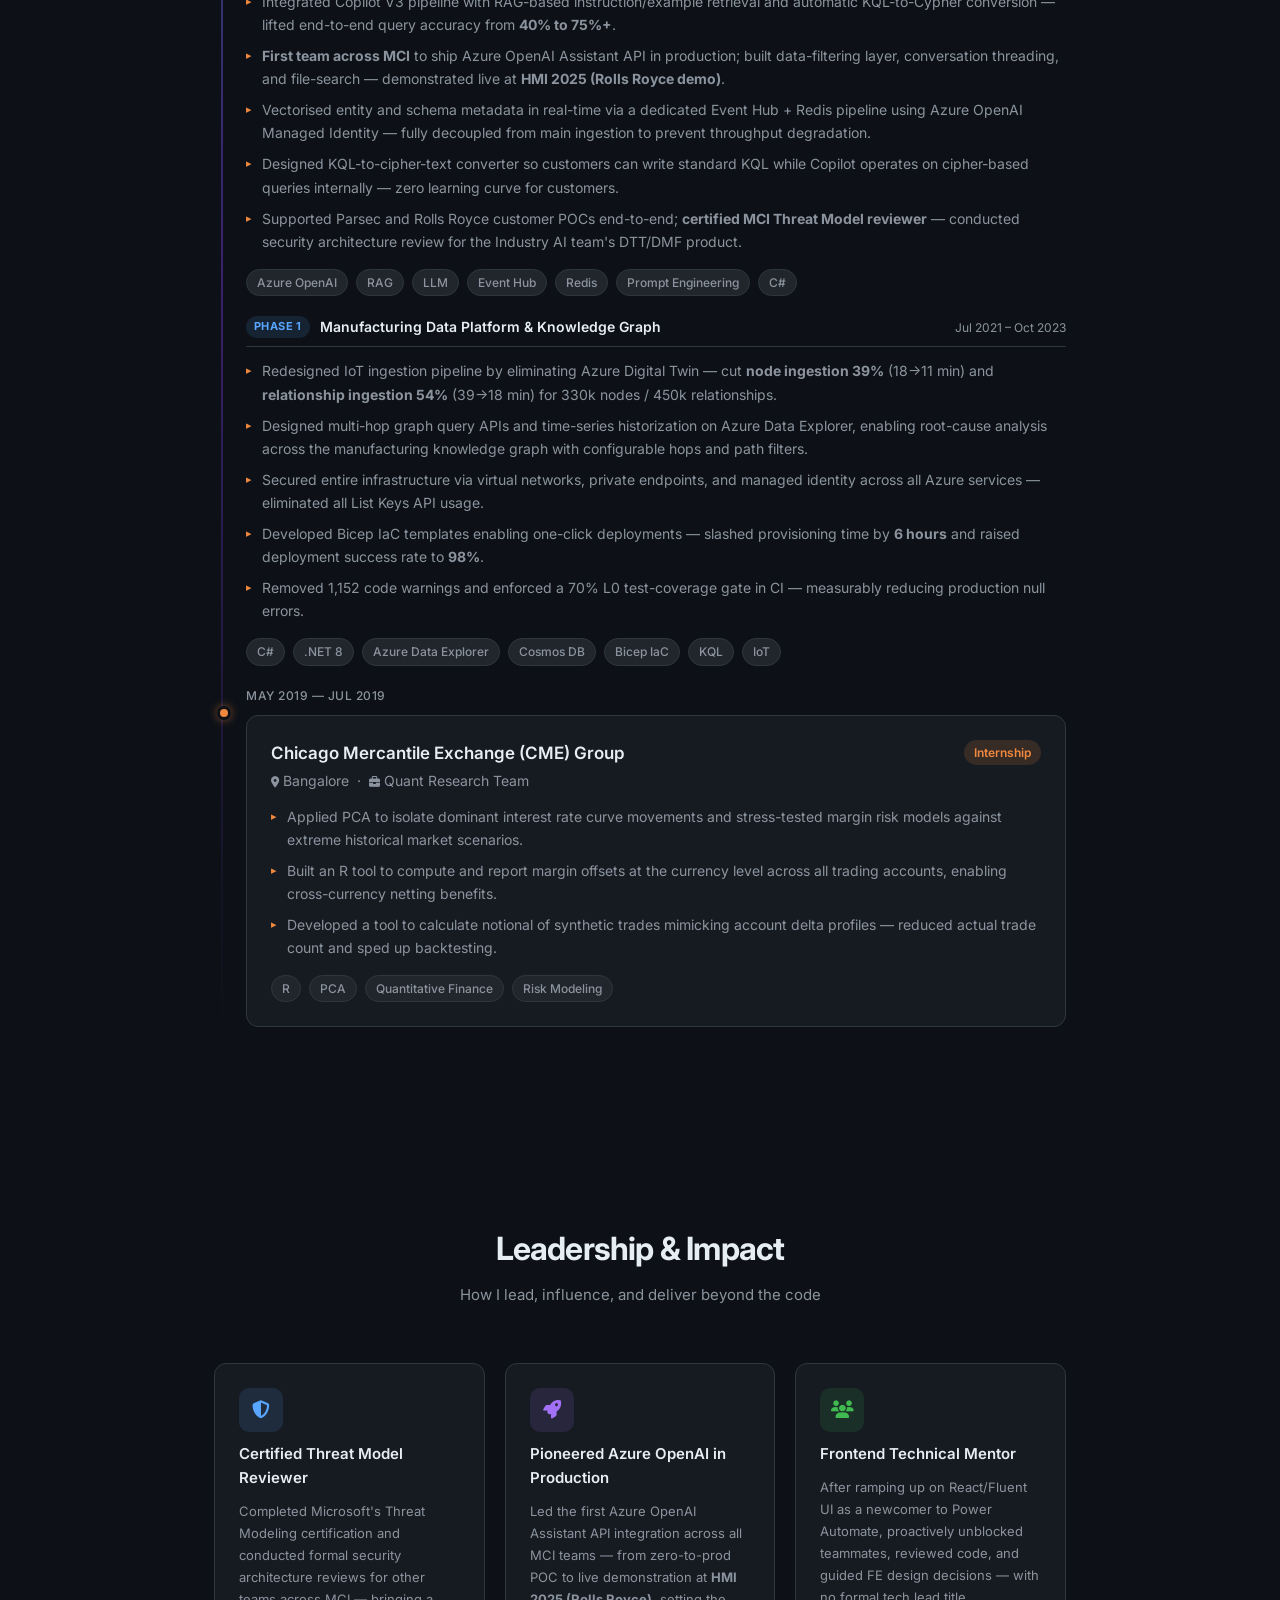
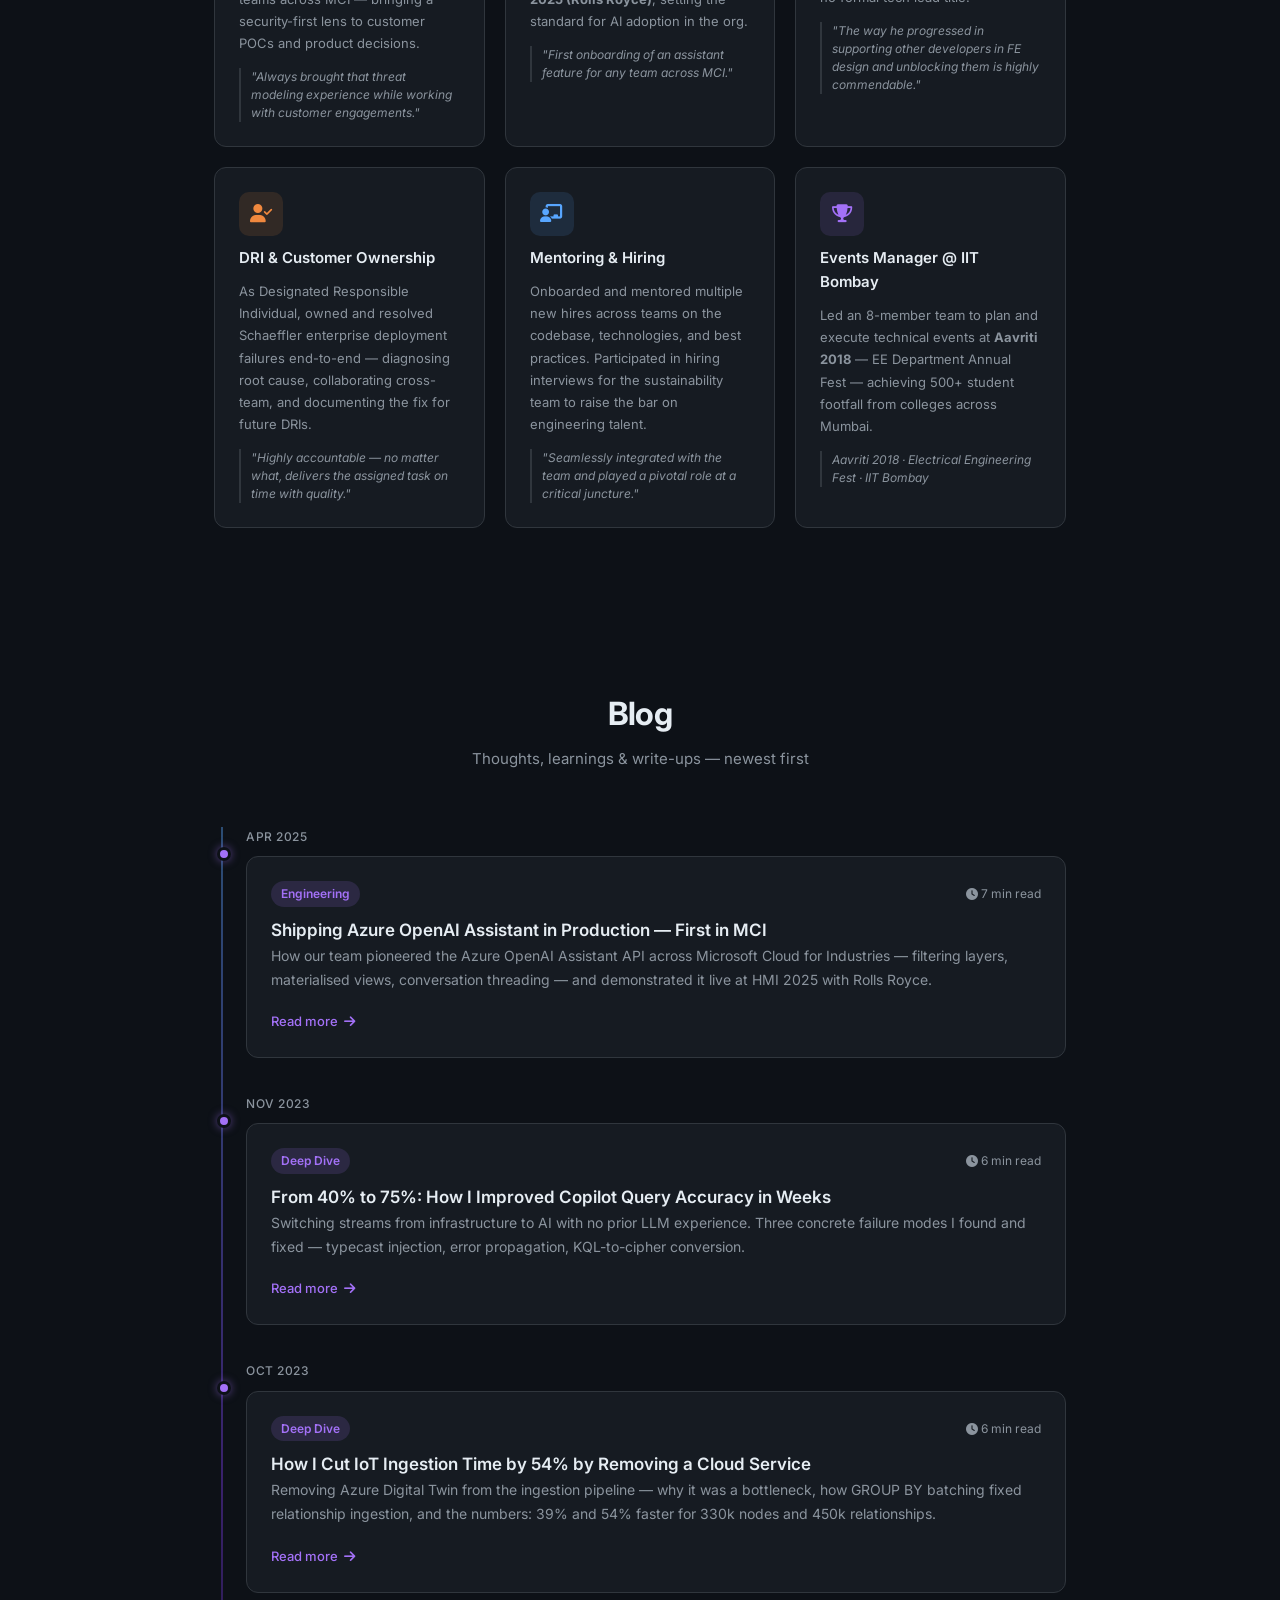
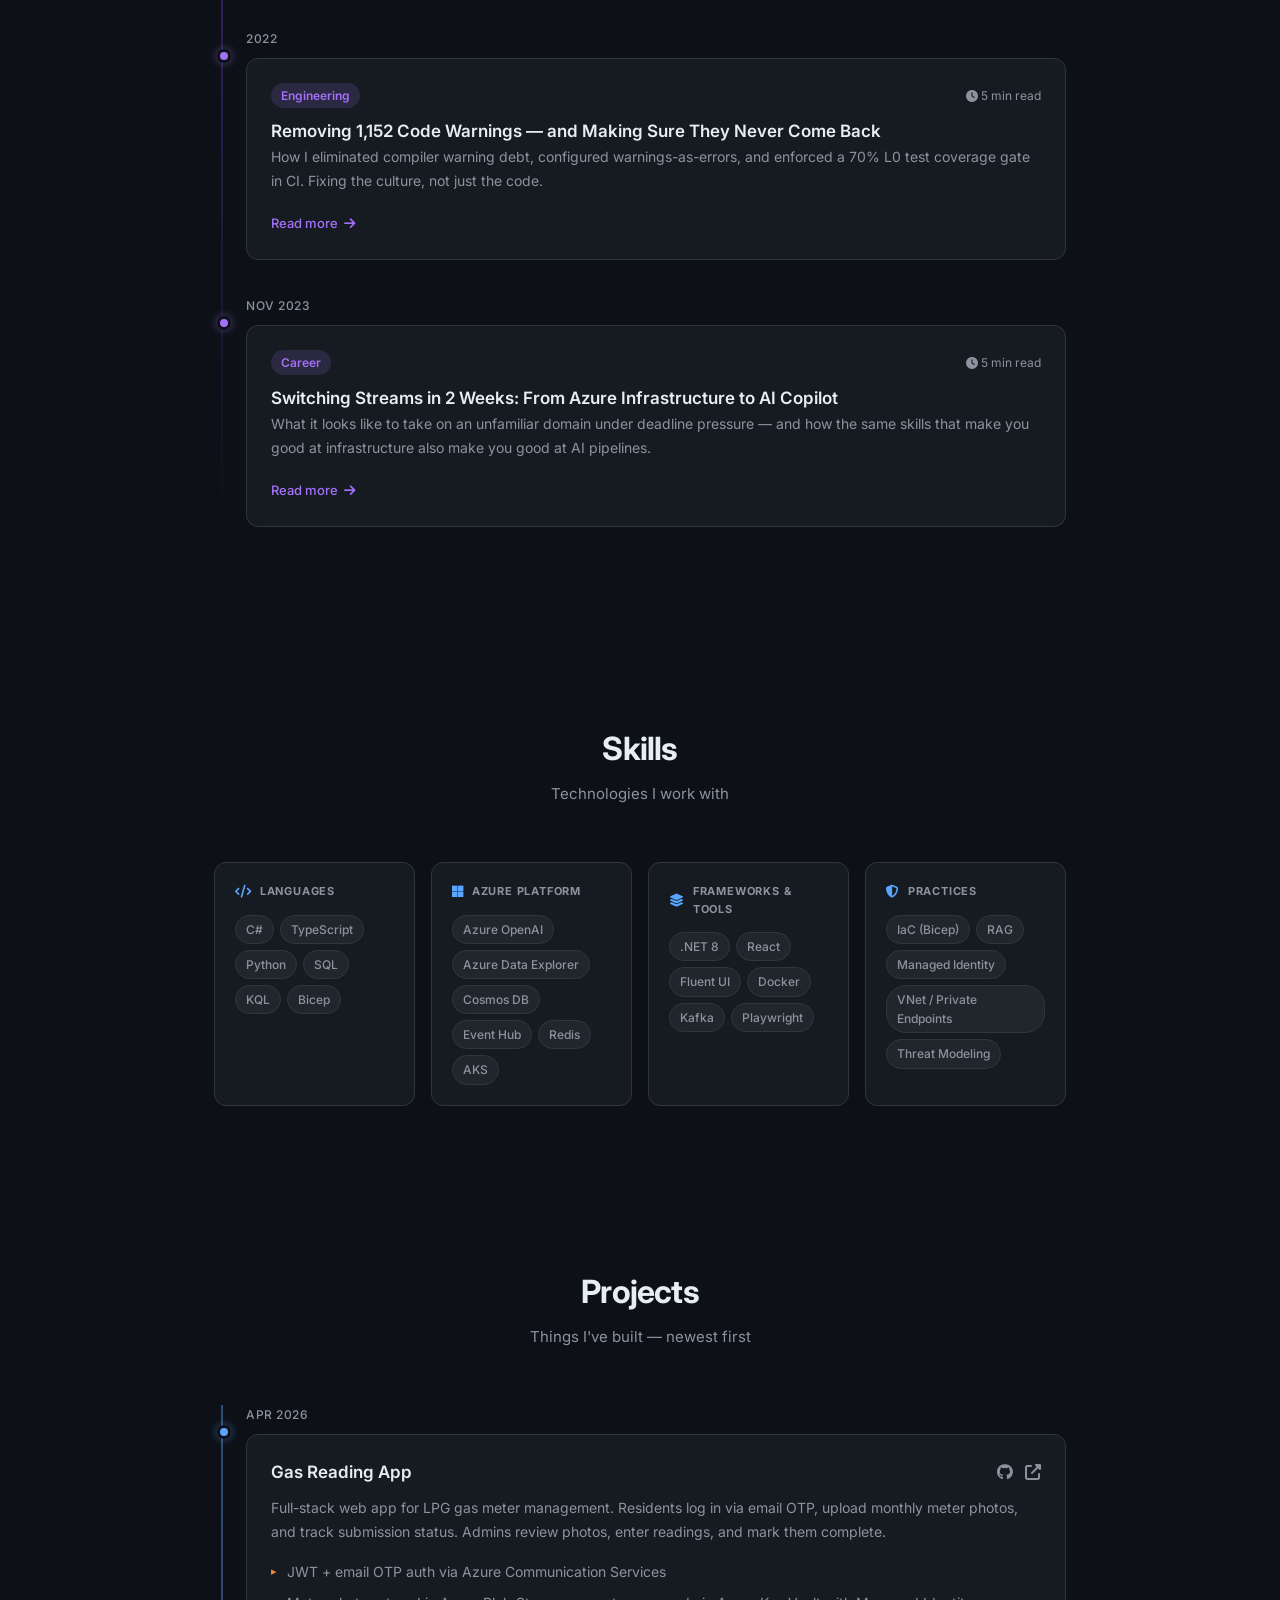
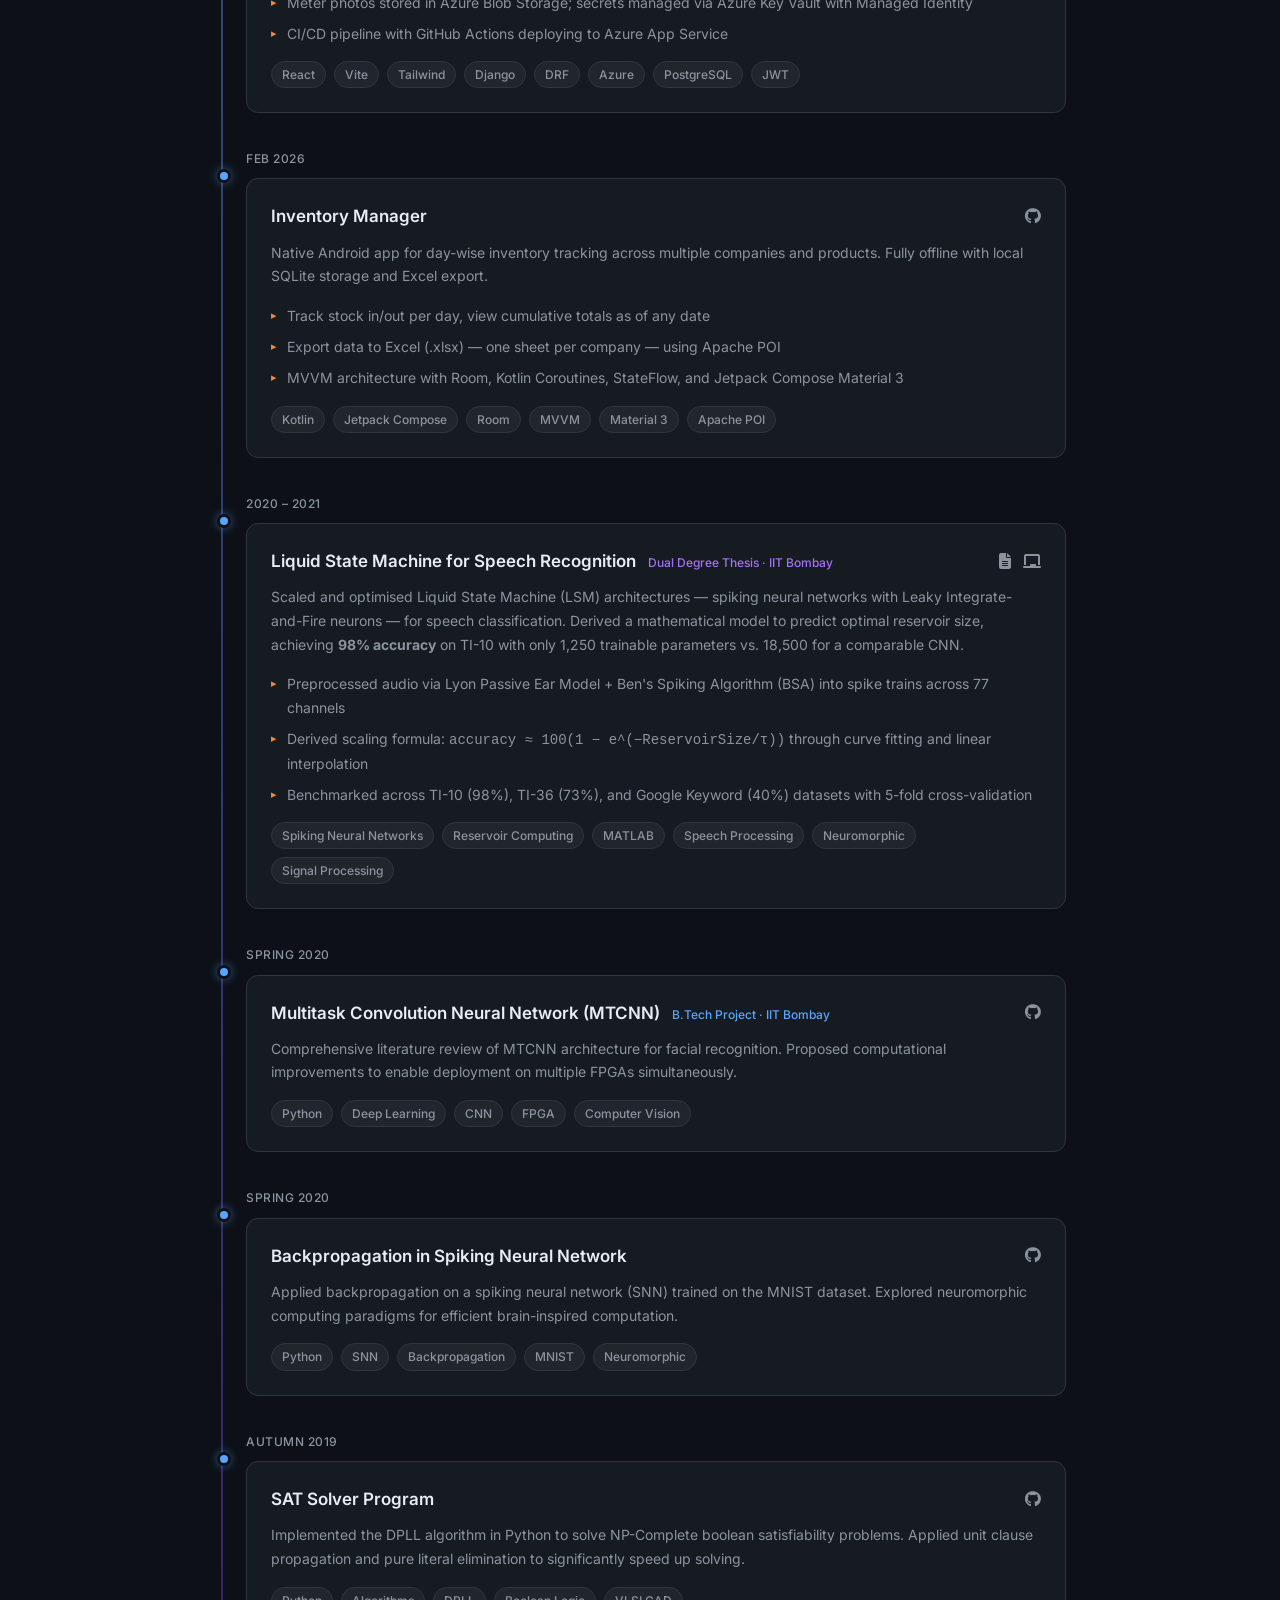
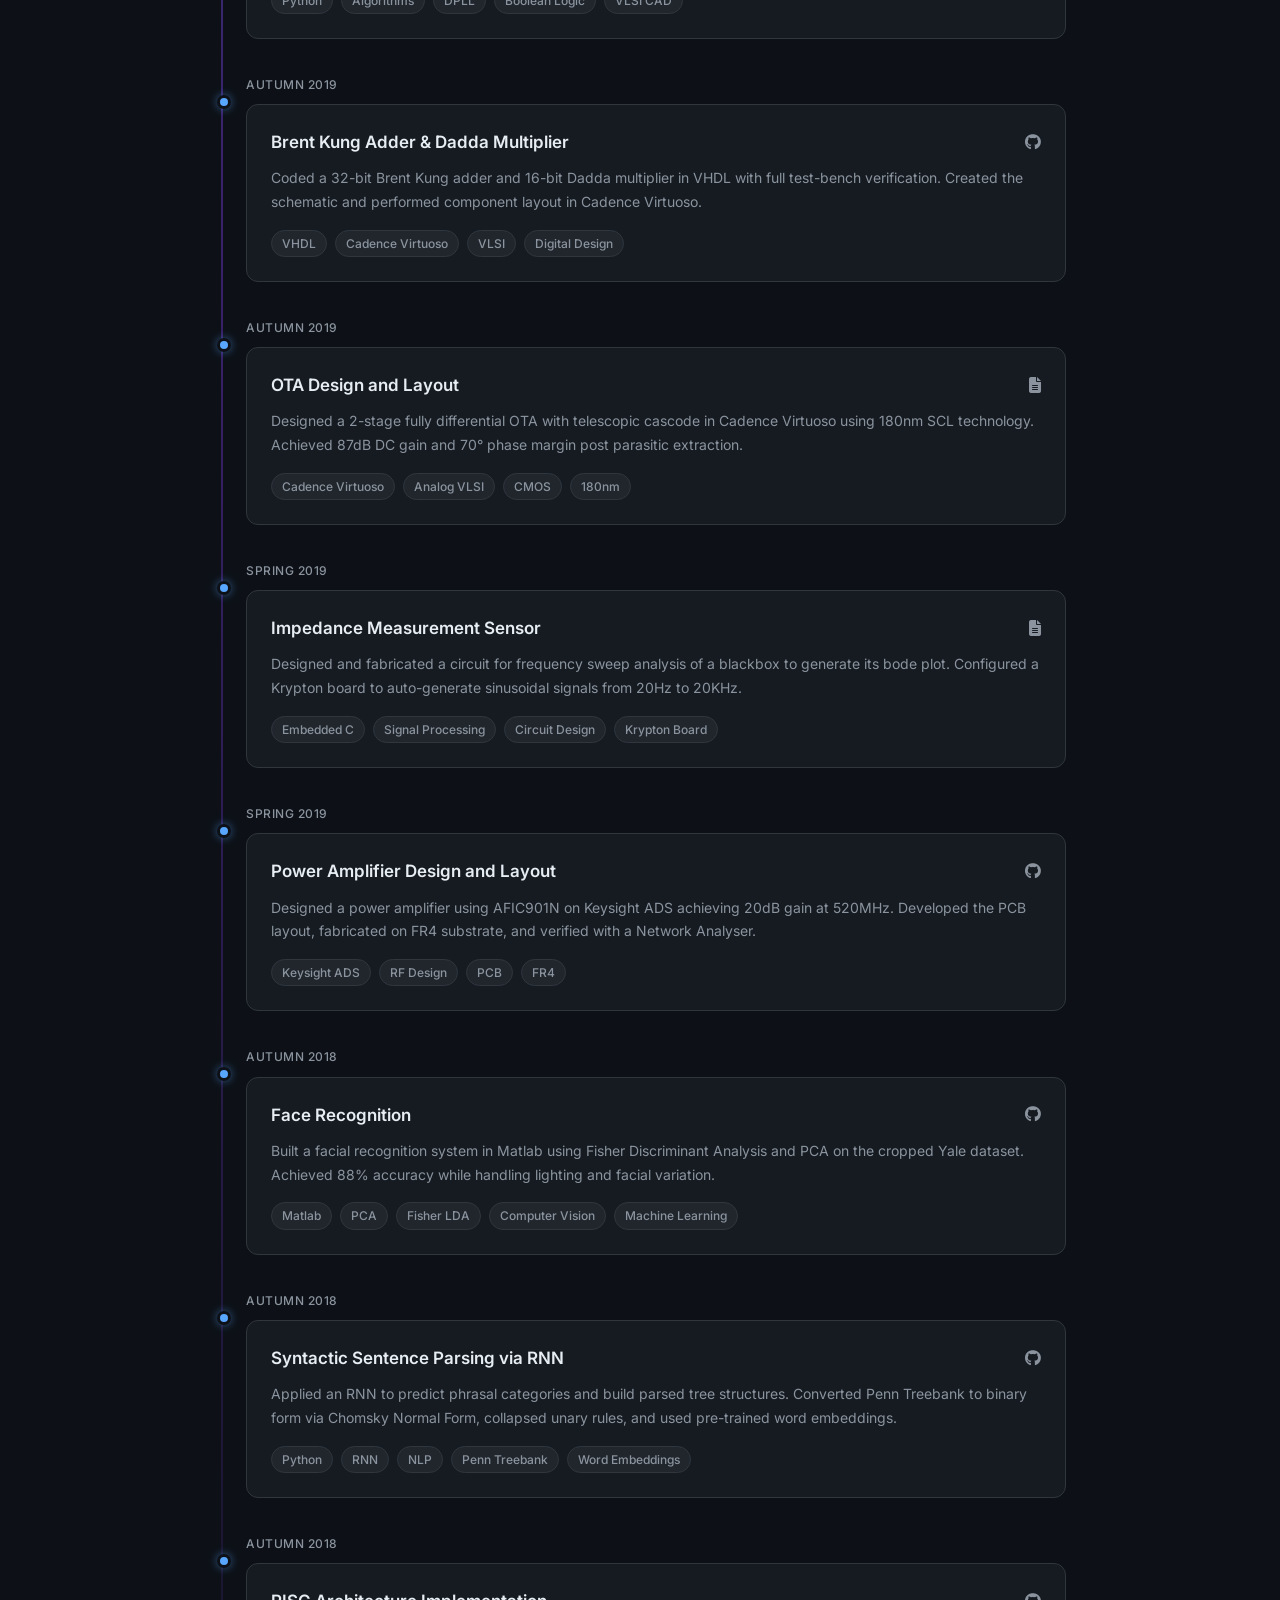
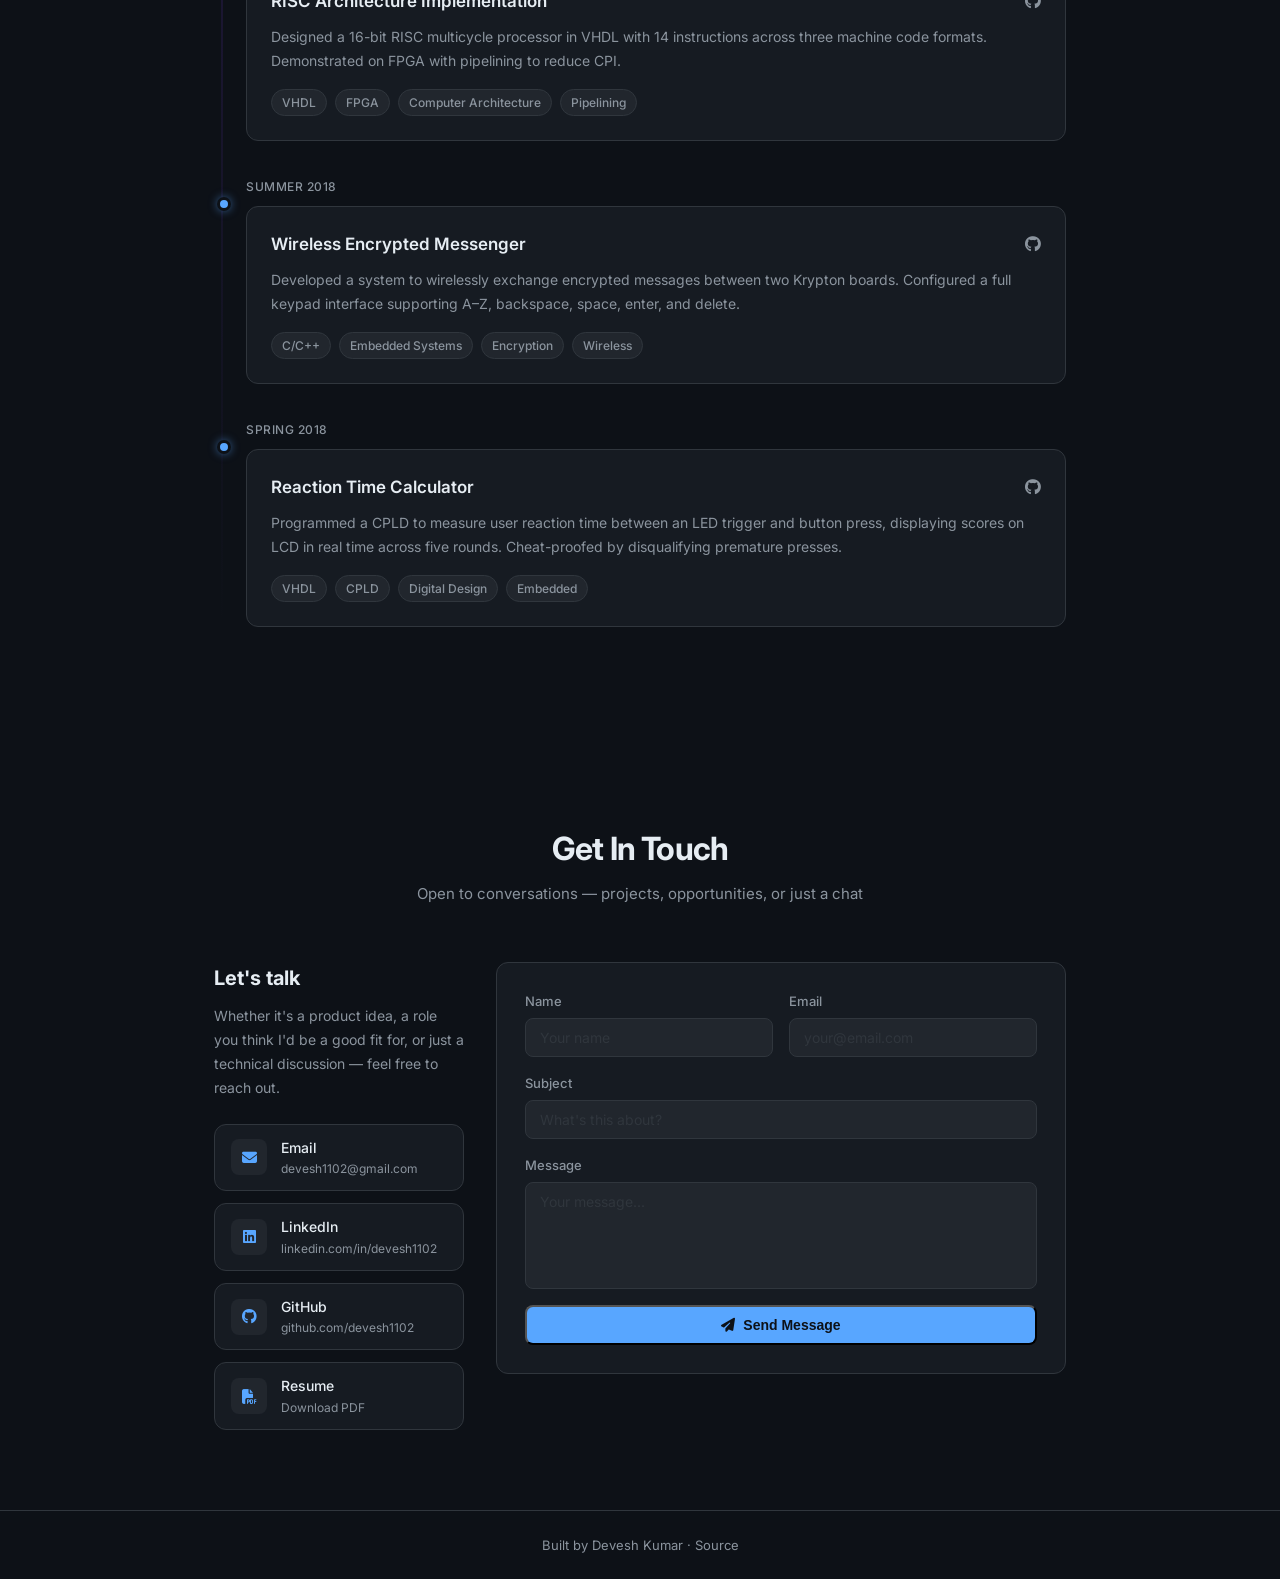
==== commit 9cbc7fe5: "Update LinkedIn URL to linkedin.com/in/devesh1102" ====
--- a/index.html
+++ b/index.html
@@ -53,7 +53,7 @@
     "knowsAbout": ["Full Stack Development", "React", "TypeScript", "C#", ".NET", "Azure", "RAG", "LLM", "IoT", "Cloud Architecture"],
     "sameAs": [
       "https://github.com/devesh1102",
-      "https://www.linkedin.com/in/devesh-kumar-8a575b136/"
+      "https://www.linkedin.com/in/devesh1102/"
     ]
   }
   </script>
@@ -120,7 +120,7 @@
         </div>
         <div class="socials">
           <a href="https://github.com/devesh1102" target="_blank" rel="noopener noreferrer" aria-label="GitHub"><i class="fab fa-github"></i></a>
-          <a href="https://www.linkedin.com/in/devesh-kumar-8a575b136/" target="_blank" rel="noopener noreferrer" aria-label="LinkedIn"><i class="fab fa-linkedin"></i></a>
+          <a href="https://www.linkedin.com/in/devesh1102/" target="_blank" rel="noopener noreferrer" aria-label="LinkedIn"><i class="fab fa-linkedin"></i></a>
         </div>
       </div>
       <div class="hero-avatar">
@@ -711,9 +711,9 @@
             <div class="contact-link-icon"><i class="fas fa-envelope"></i></div>
             <div><span>Email</span><small>devesh1102@gmail.com</small></div>
           </a>
-          <a href="https://www.linkedin.com/in/devesh-kumar-8a575b136/" target="_blank" rel="noopener noreferrer" class="contact-link">
+          <a href="https://www.linkedin.com/in/devesh1102/" target="_blank" rel="noopener noreferrer" class="contact-link">
             <div class="contact-link-icon"><i class="fab fa-linkedin"></i></div>
-            <div><span>LinkedIn</span><small>linkedin.com/in/devesh-kumar-8a575b136</small></div>
+            <div><span>LinkedIn</span><small>linkedin.com/in/devesh1102</small></div>
           </a>
           <a href="https://github.com/devesh1102" target="_blank" rel="noopener noreferrer" class="contact-link">
             <div class="contact-link-icon"><i class="fab fa-github"></i></div>
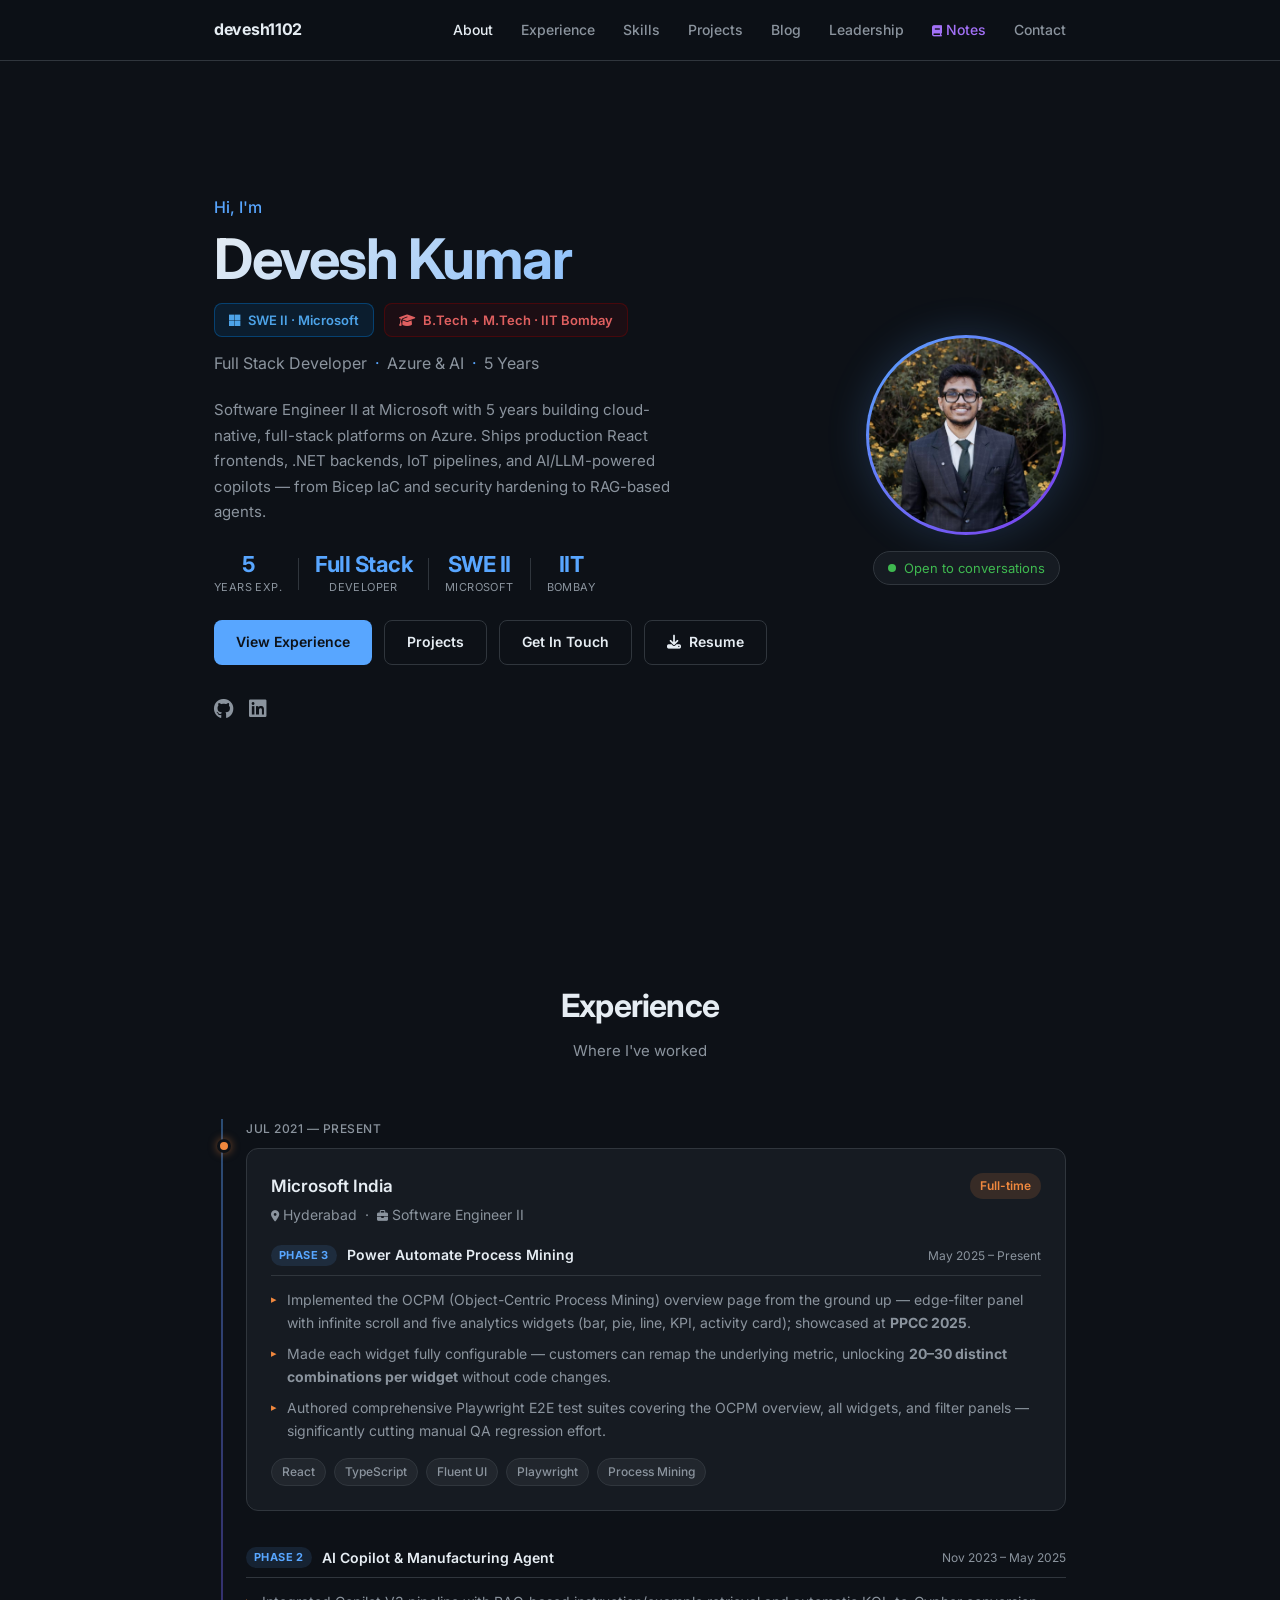
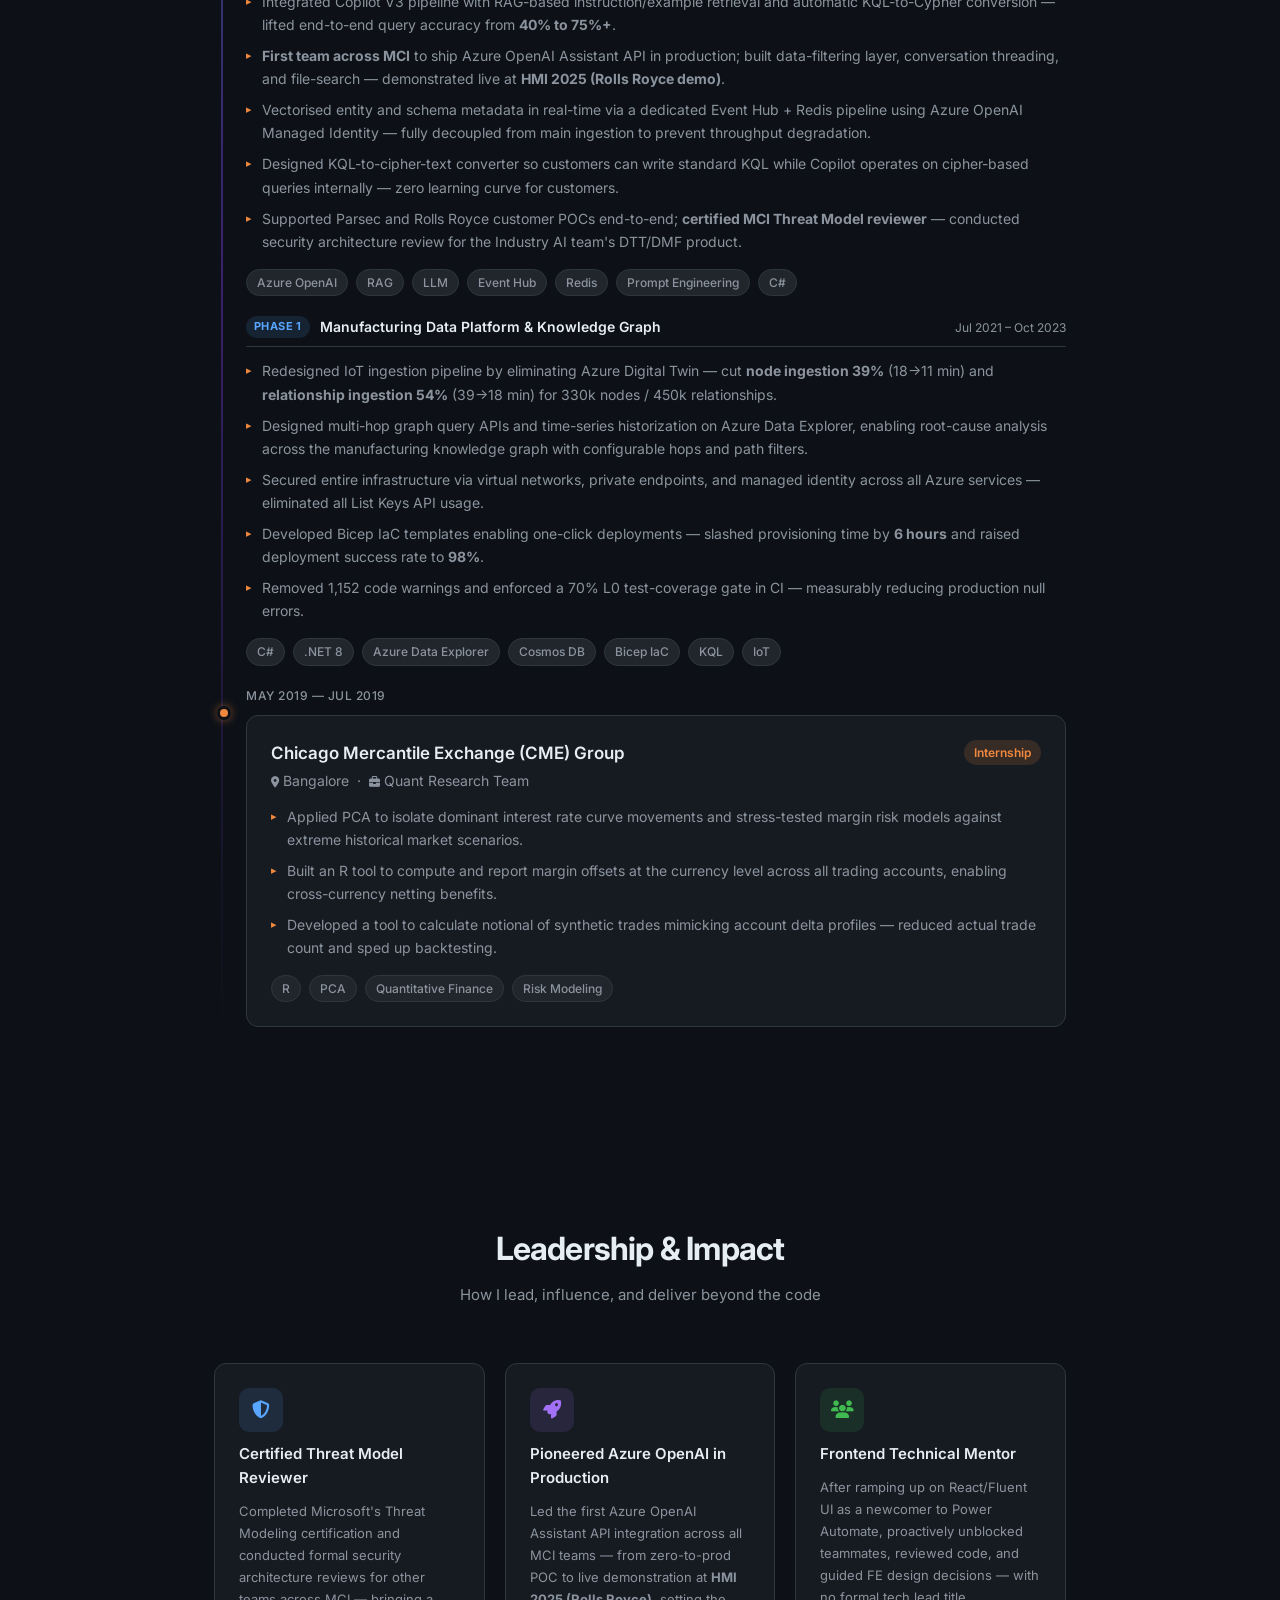
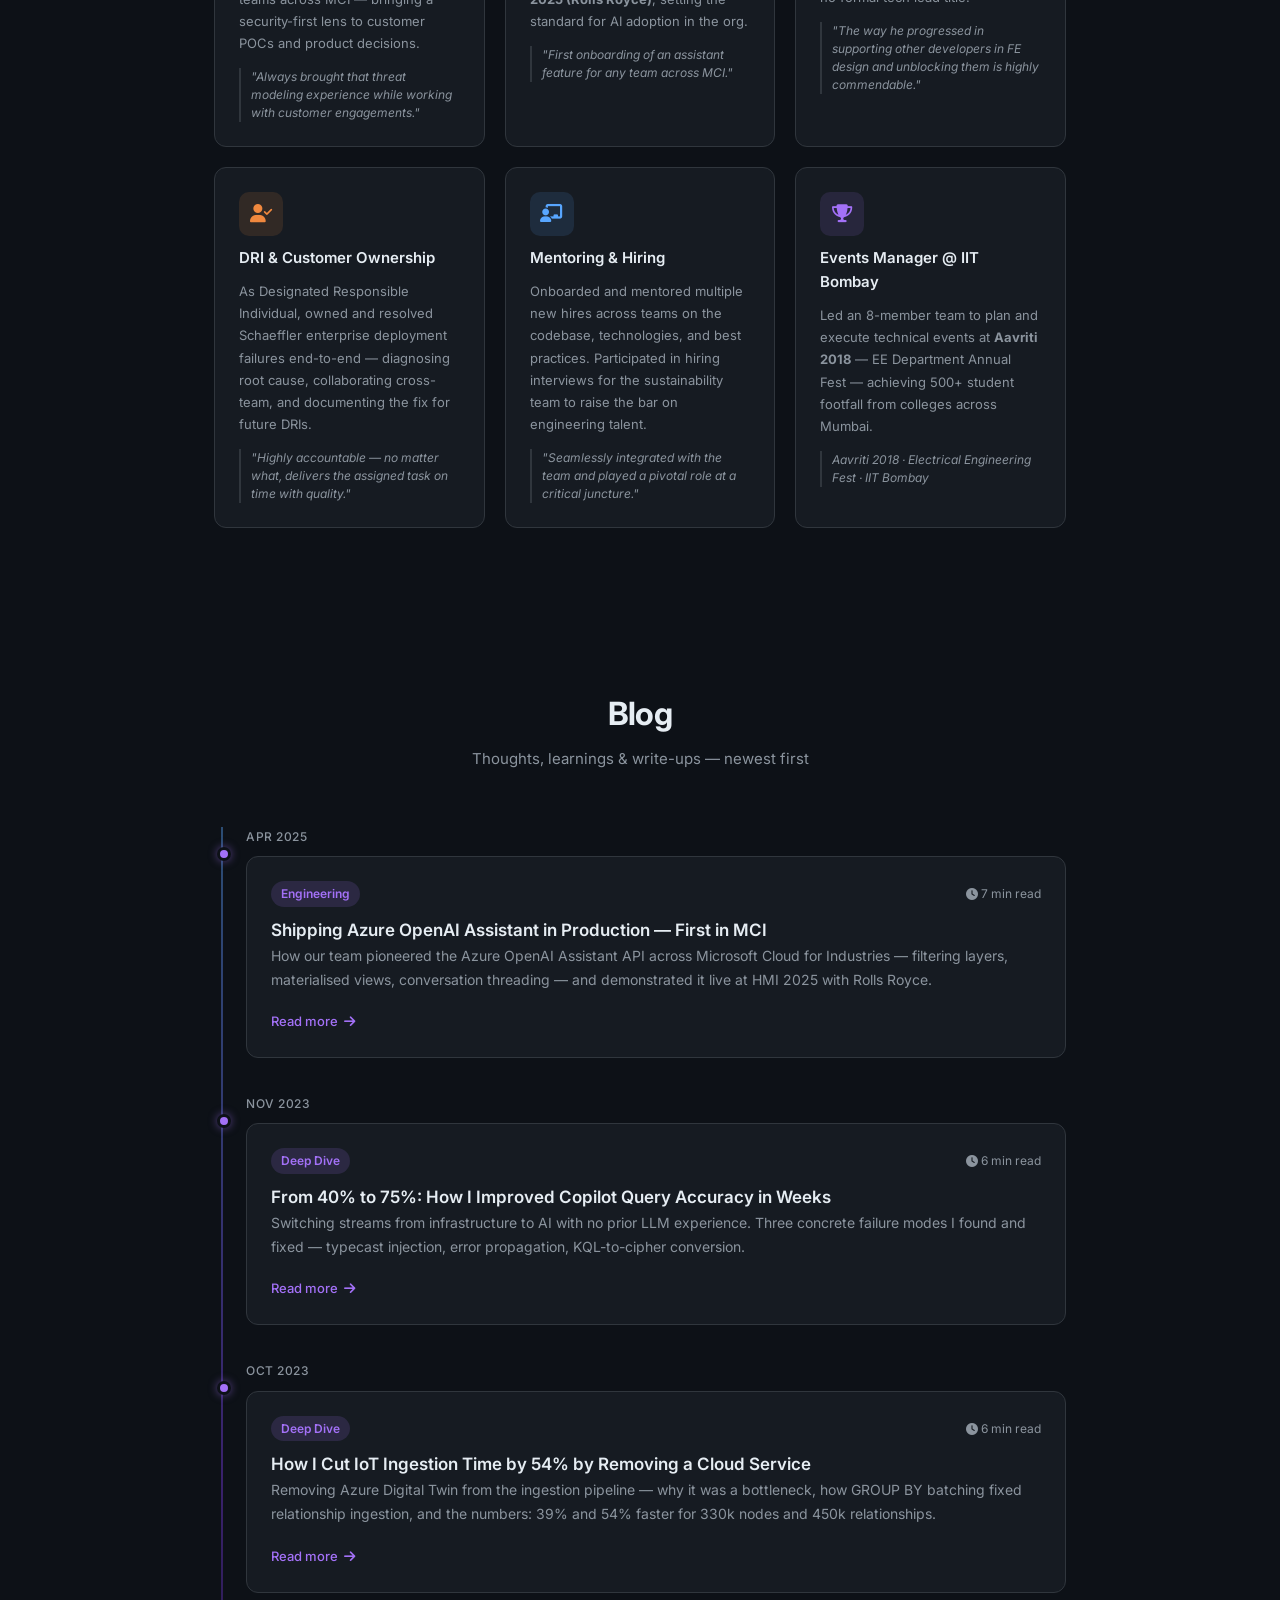
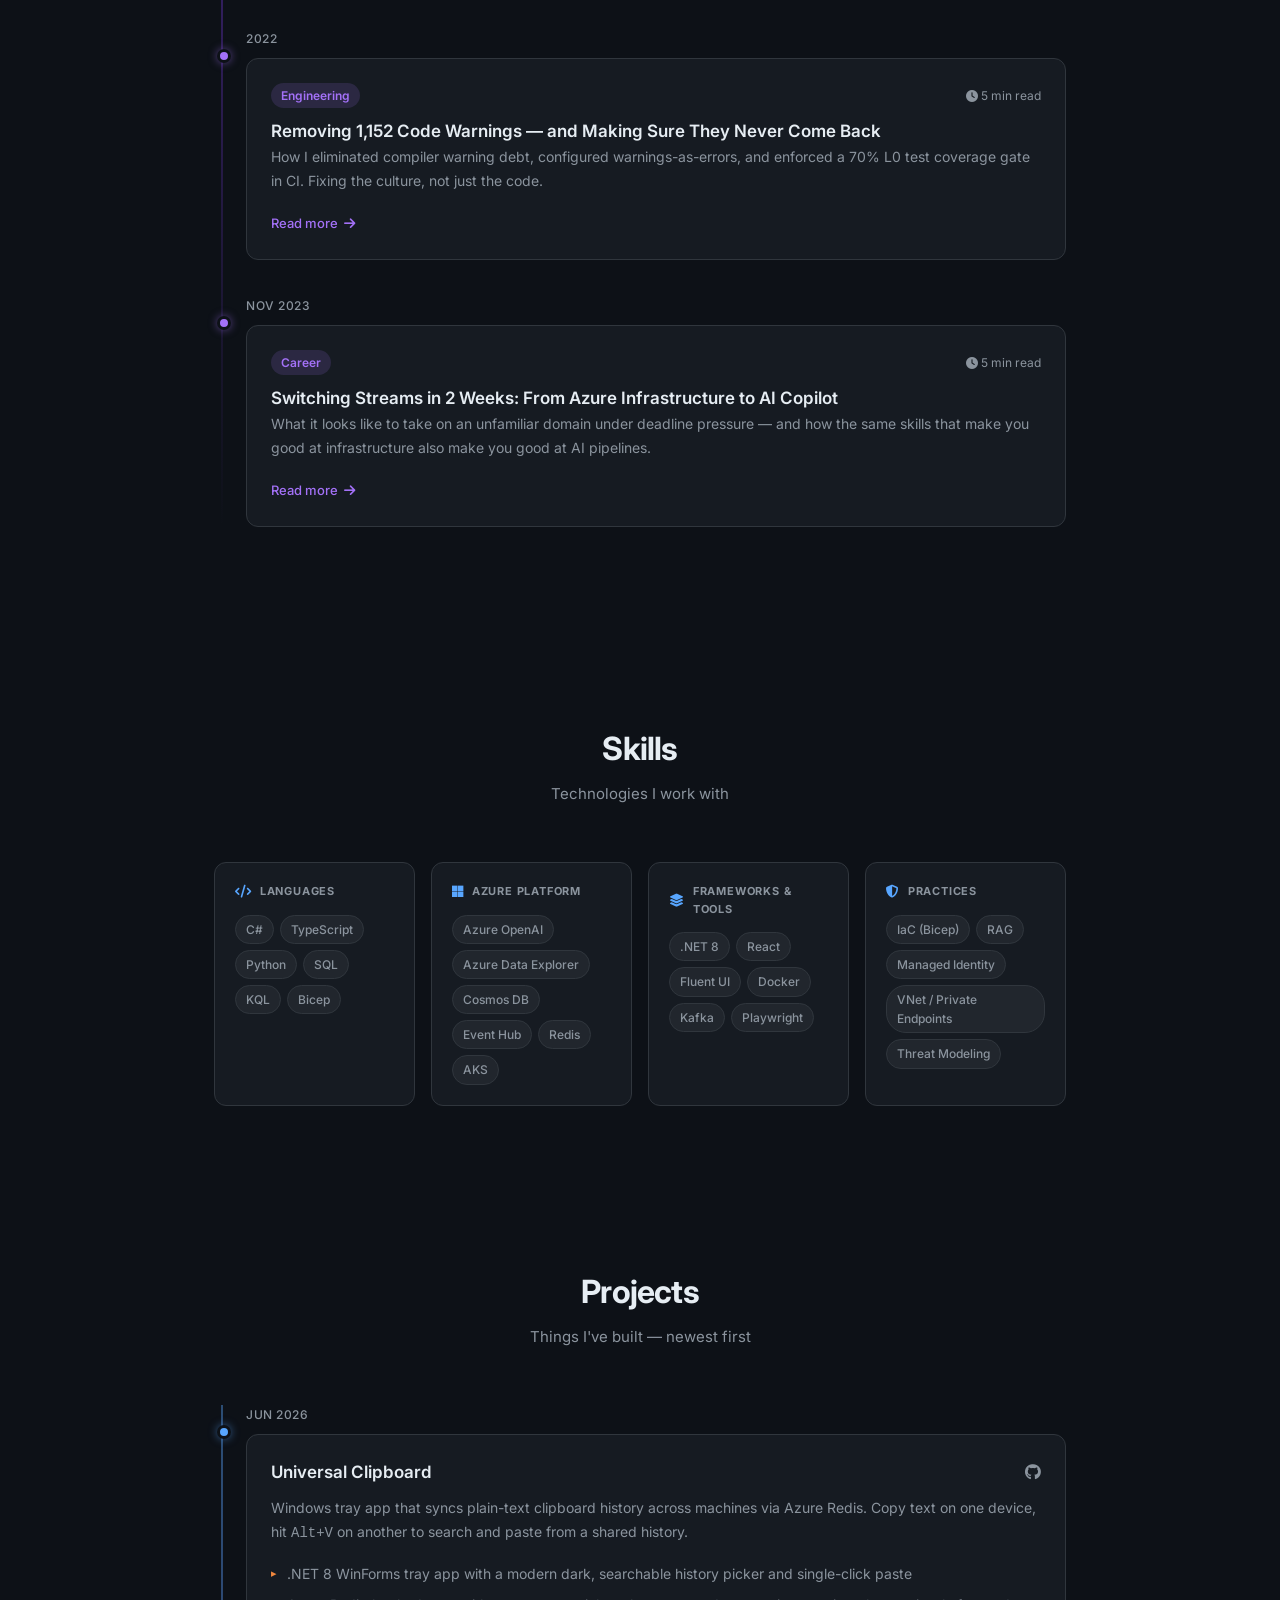
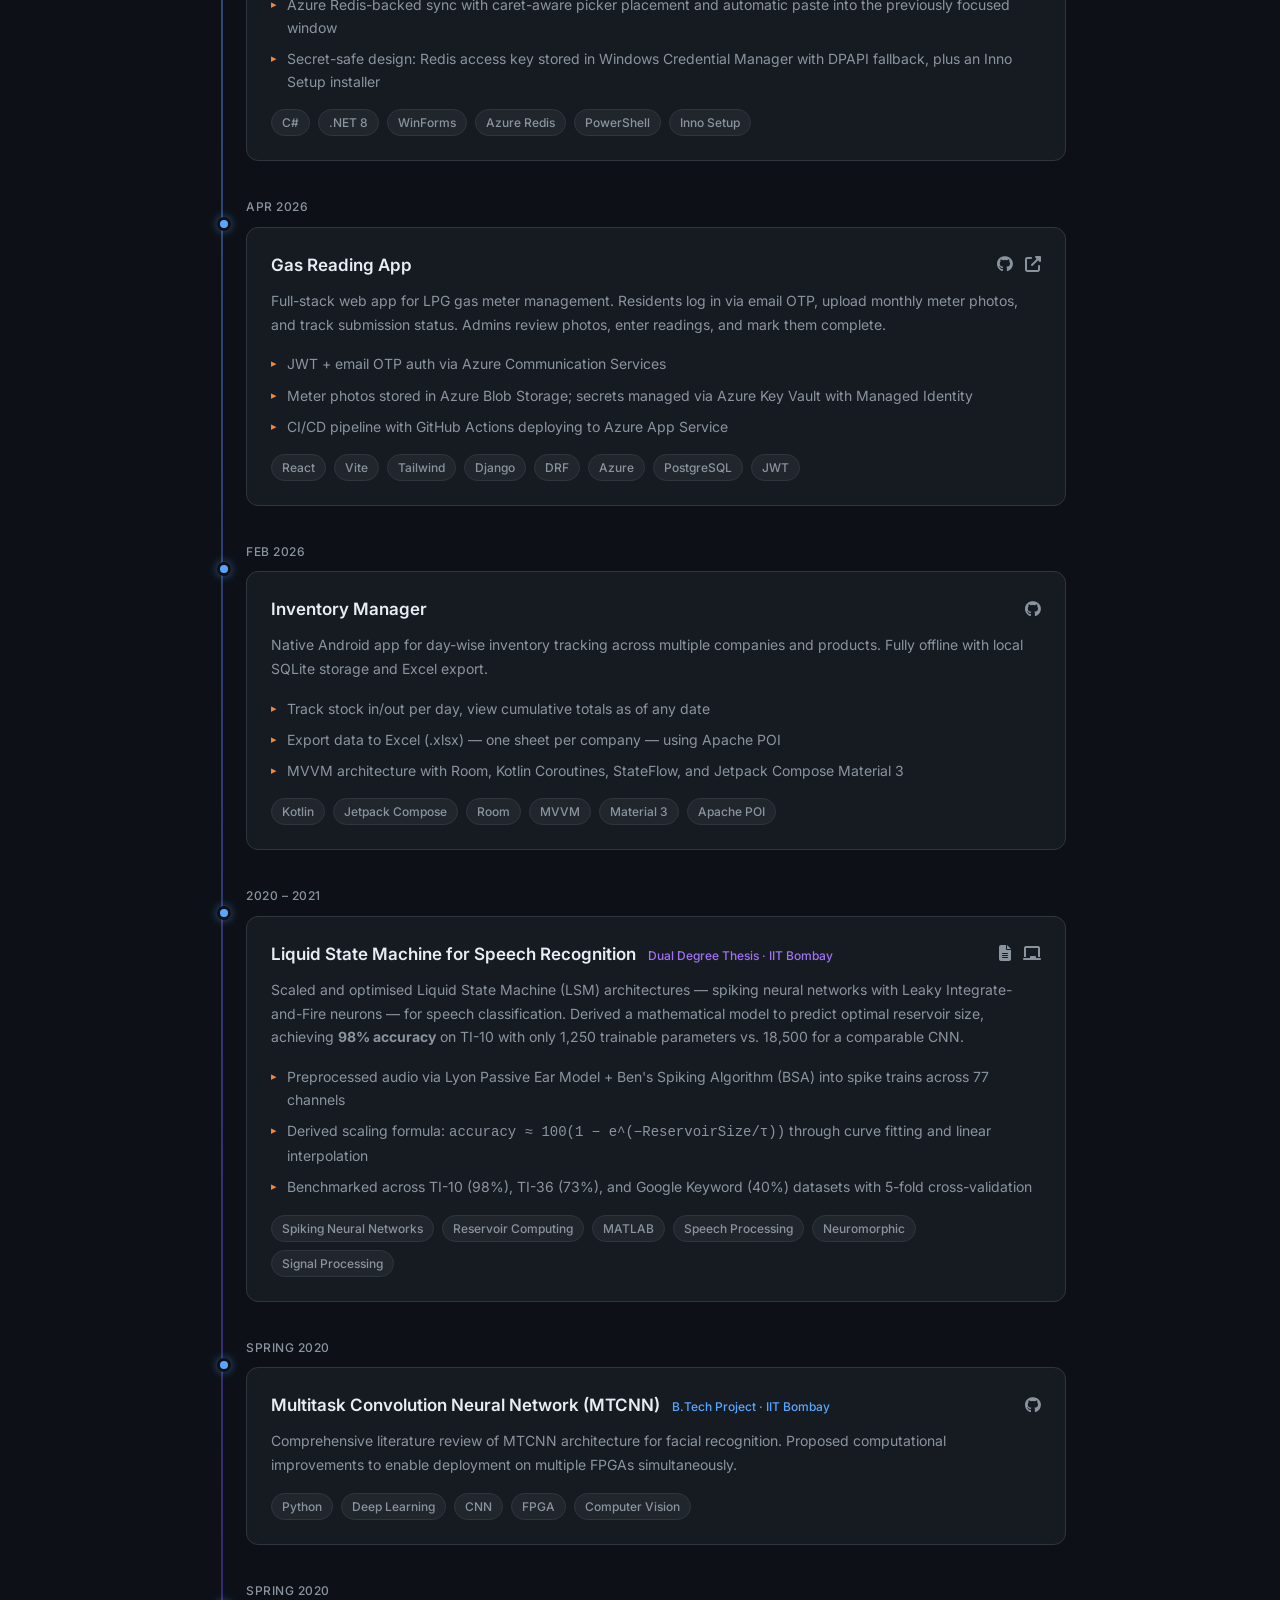
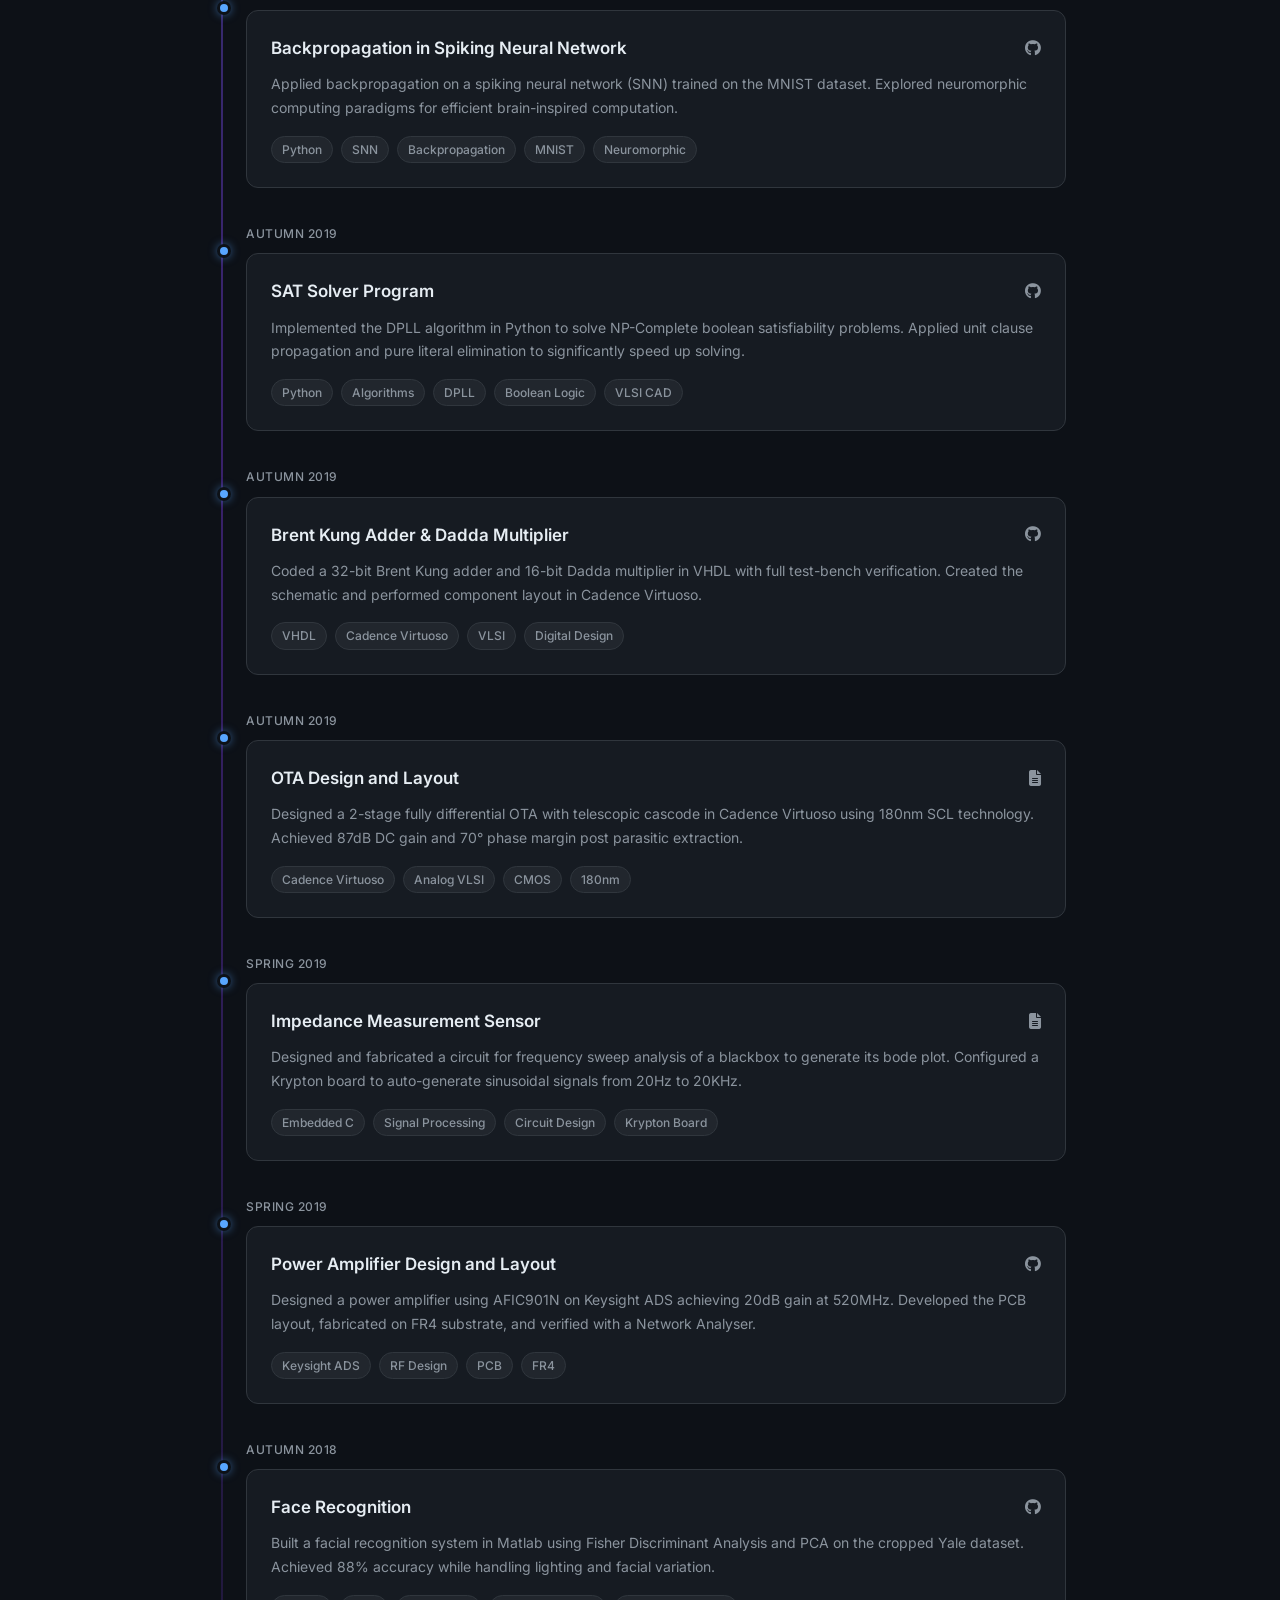
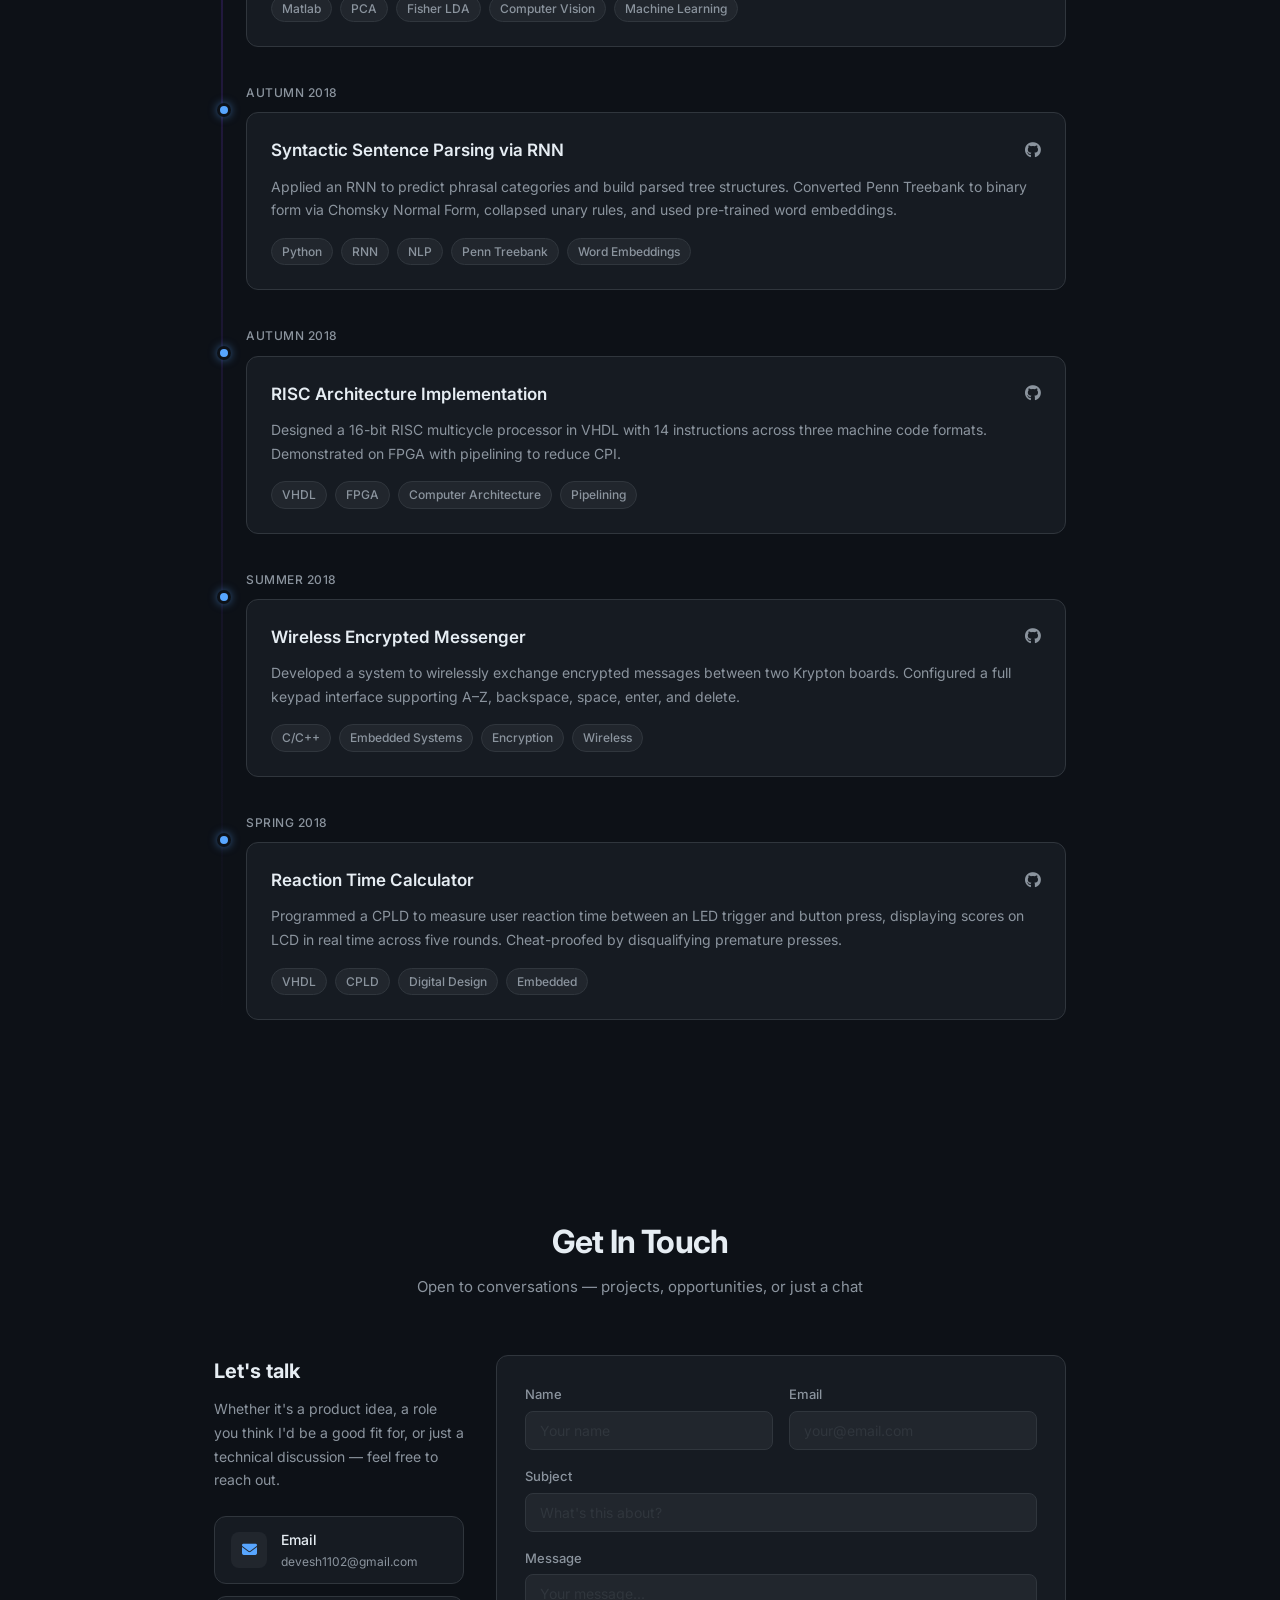
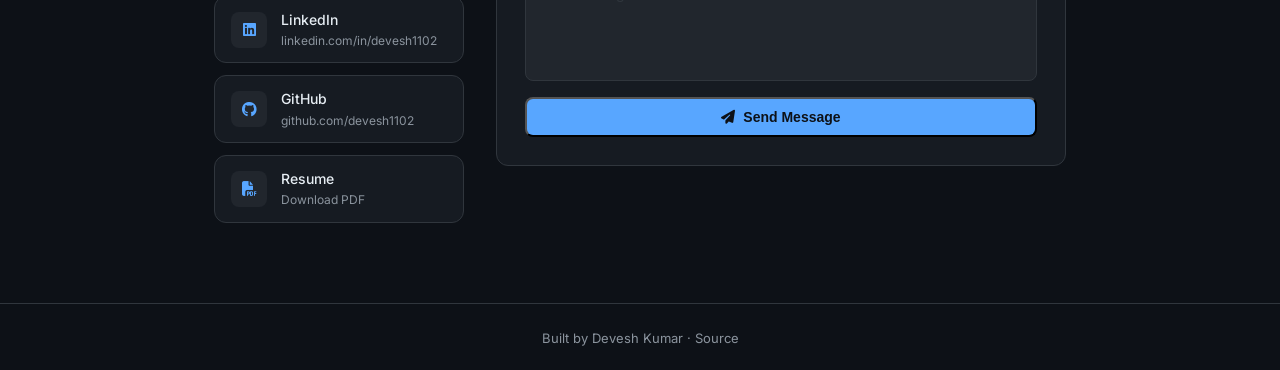
==== commit 790459b3: "feat(projects): add Universal Clipboard project Co-authored-by: Copilot <223556219+Copilot@users.nor" ====
--- a/index.html
+++ b/index.html
@@ -421,6 +421,28 @@
 
       <div class="timeline-item">
         <div class="timeline-dot"></div>
+        <div class="timeline-date">Jun 2026</div>
+        <div class="card">
+          <div class="card-top">
+            <h3>Universal Clipboard</h3>
+            <div class="card-links">
+              <a href="https://github.com/devesh1102/universalClipboard" target="_blank" rel="noopener noreferrer" aria-label="GitHub"><i class="fab fa-github"></i></a>
+            </div>
+          </div>
+          <p>Windows tray app that syncs plain-text clipboard history across machines via Azure Redis. Copy text on one device, hit <code>Alt+V</code> on another to search and paste from a shared history.</p>
+          <ul class="exp-list">
+            <li>.NET 8 WinForms tray app with a modern dark, searchable history picker and single-click paste</li>
+            <li>Azure Redis-backed sync with caret-aware picker placement and automatic paste into the previously focused window</li>
+            <li>Secret-safe design: Redis access key stored in Windows Credential Manager with DPAPI fallback, plus an Inno Setup installer</li>
+          </ul>
+          <div class="tags">
+            <span>C#</span><span>.NET 8</span><span>WinForms</span><span>Azure Redis</span><span>PowerShell</span><span>Inno Setup</span>
+          </div>
+        </div>
+      </div>
+
+      <div class="timeline-item">
+        <div class="timeline-dot"></div>
         <div class="timeline-date">Apr 2026</div>
         <div class="card">
           <div class="card-top">
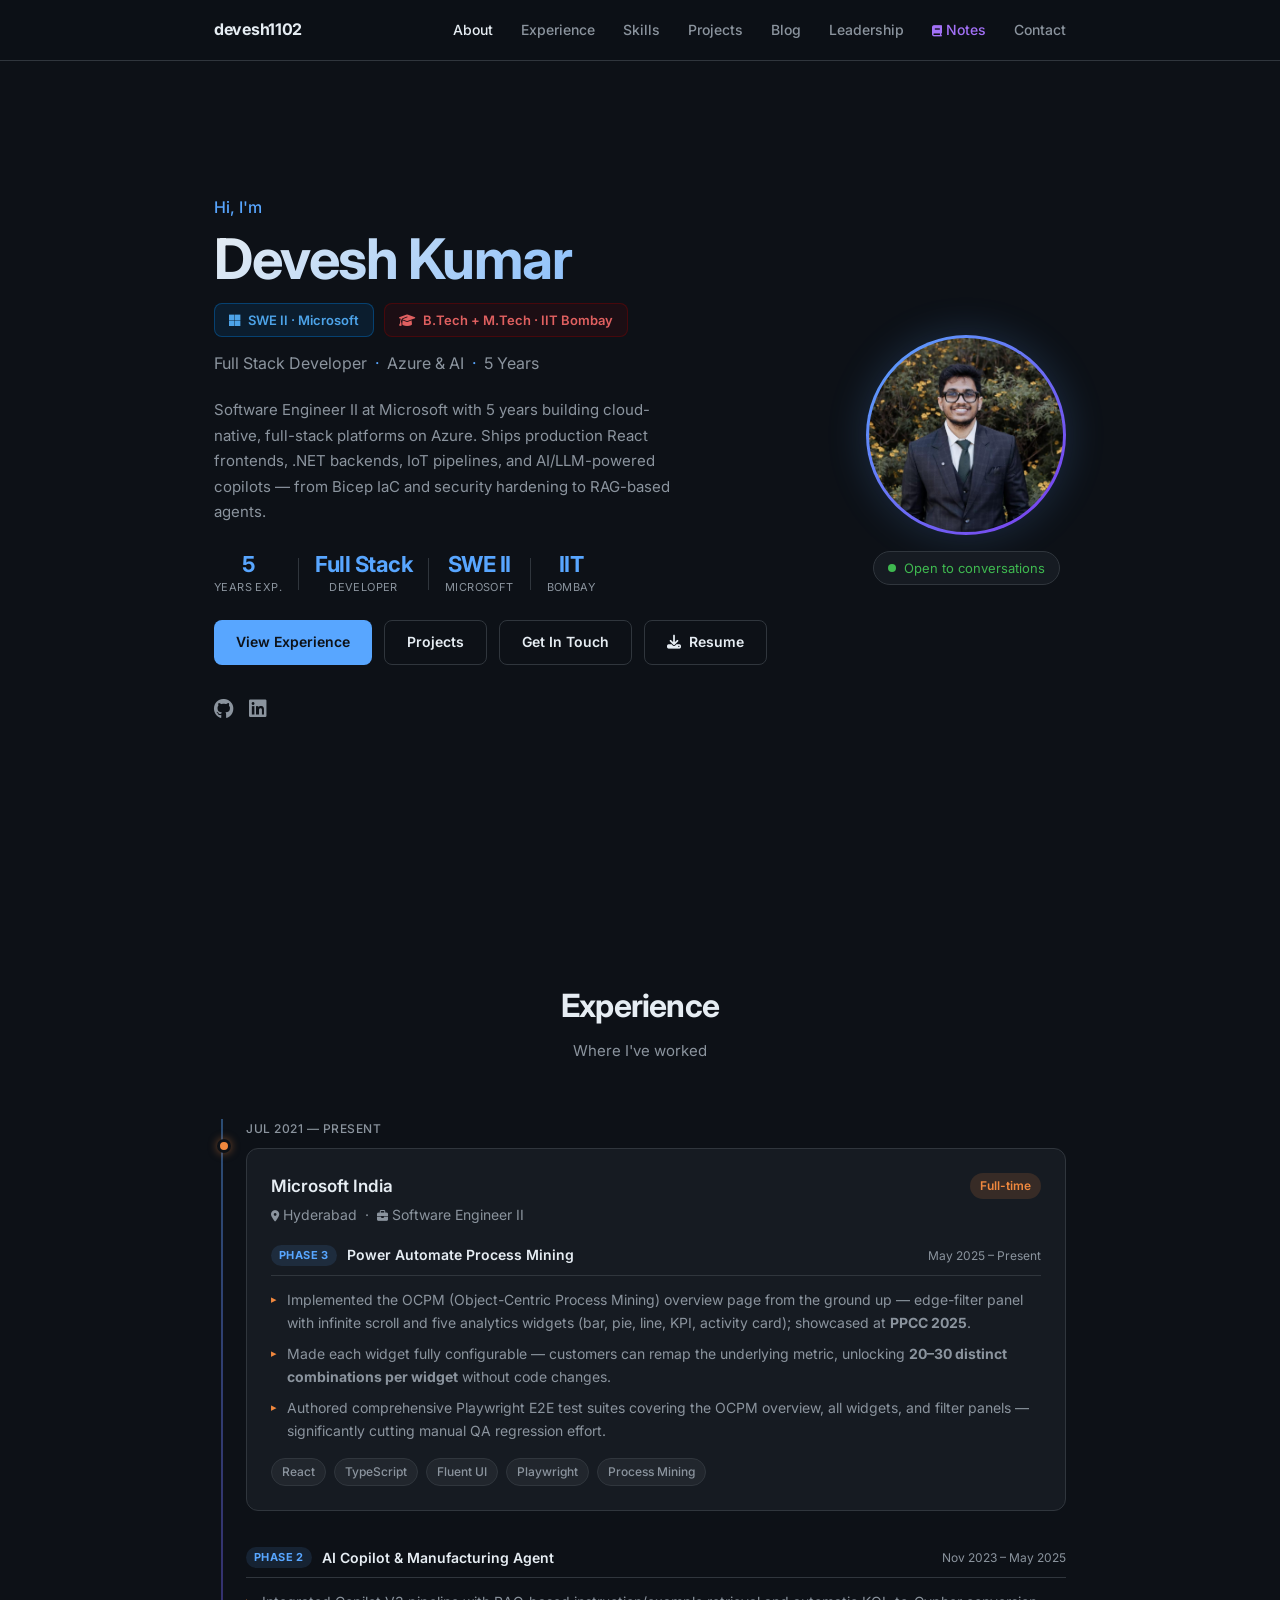
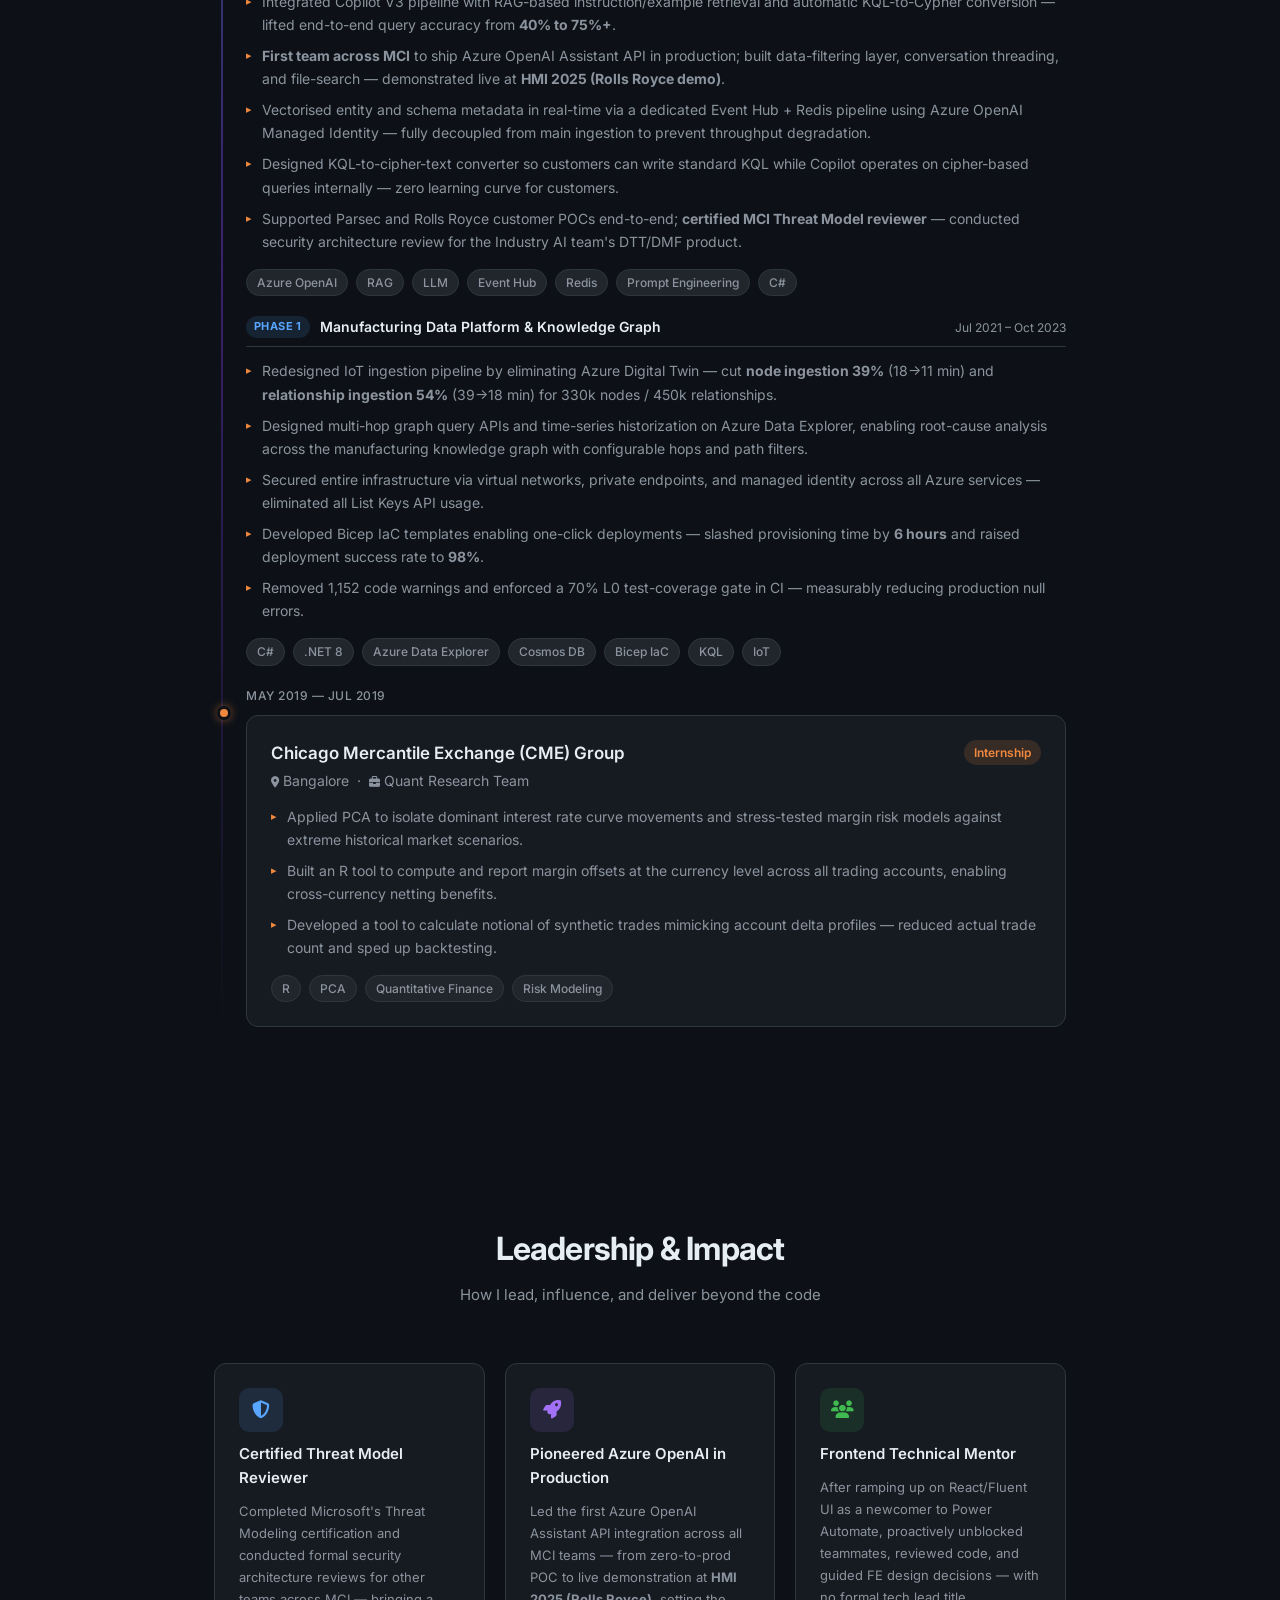
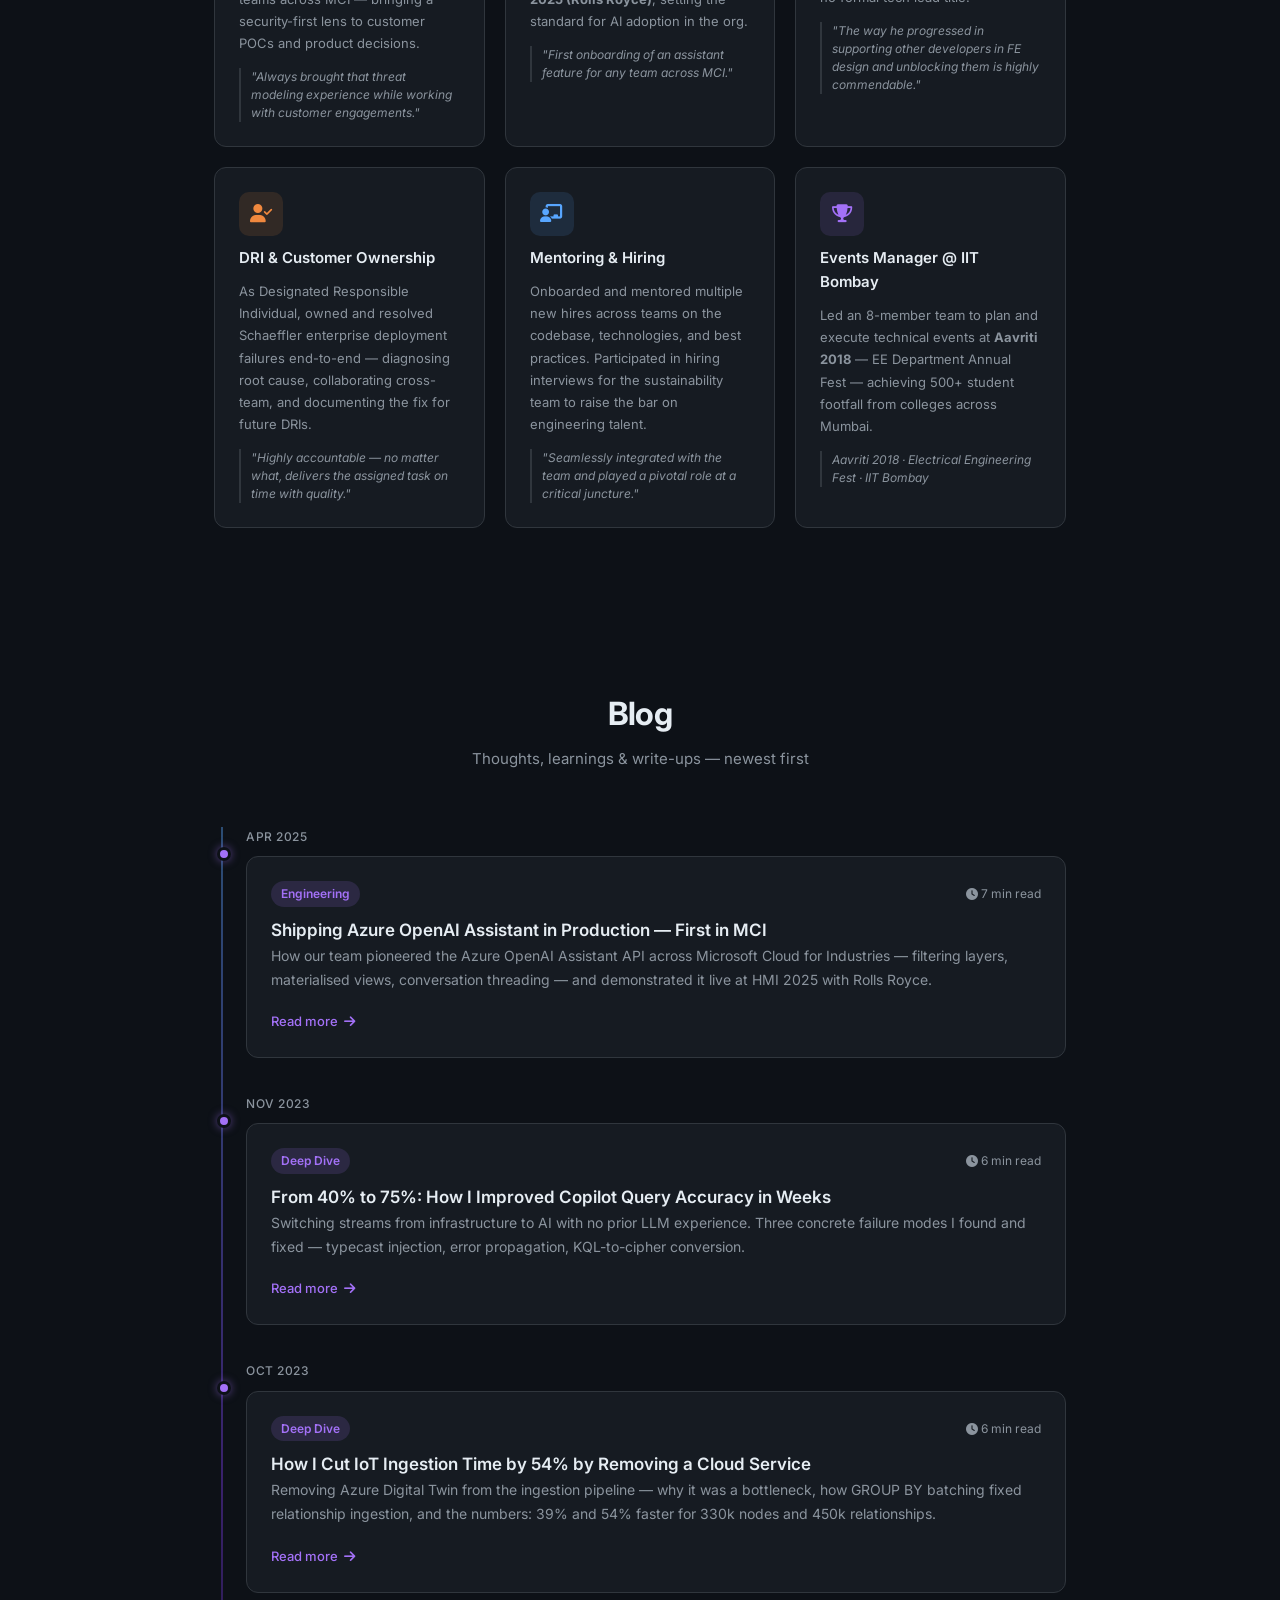
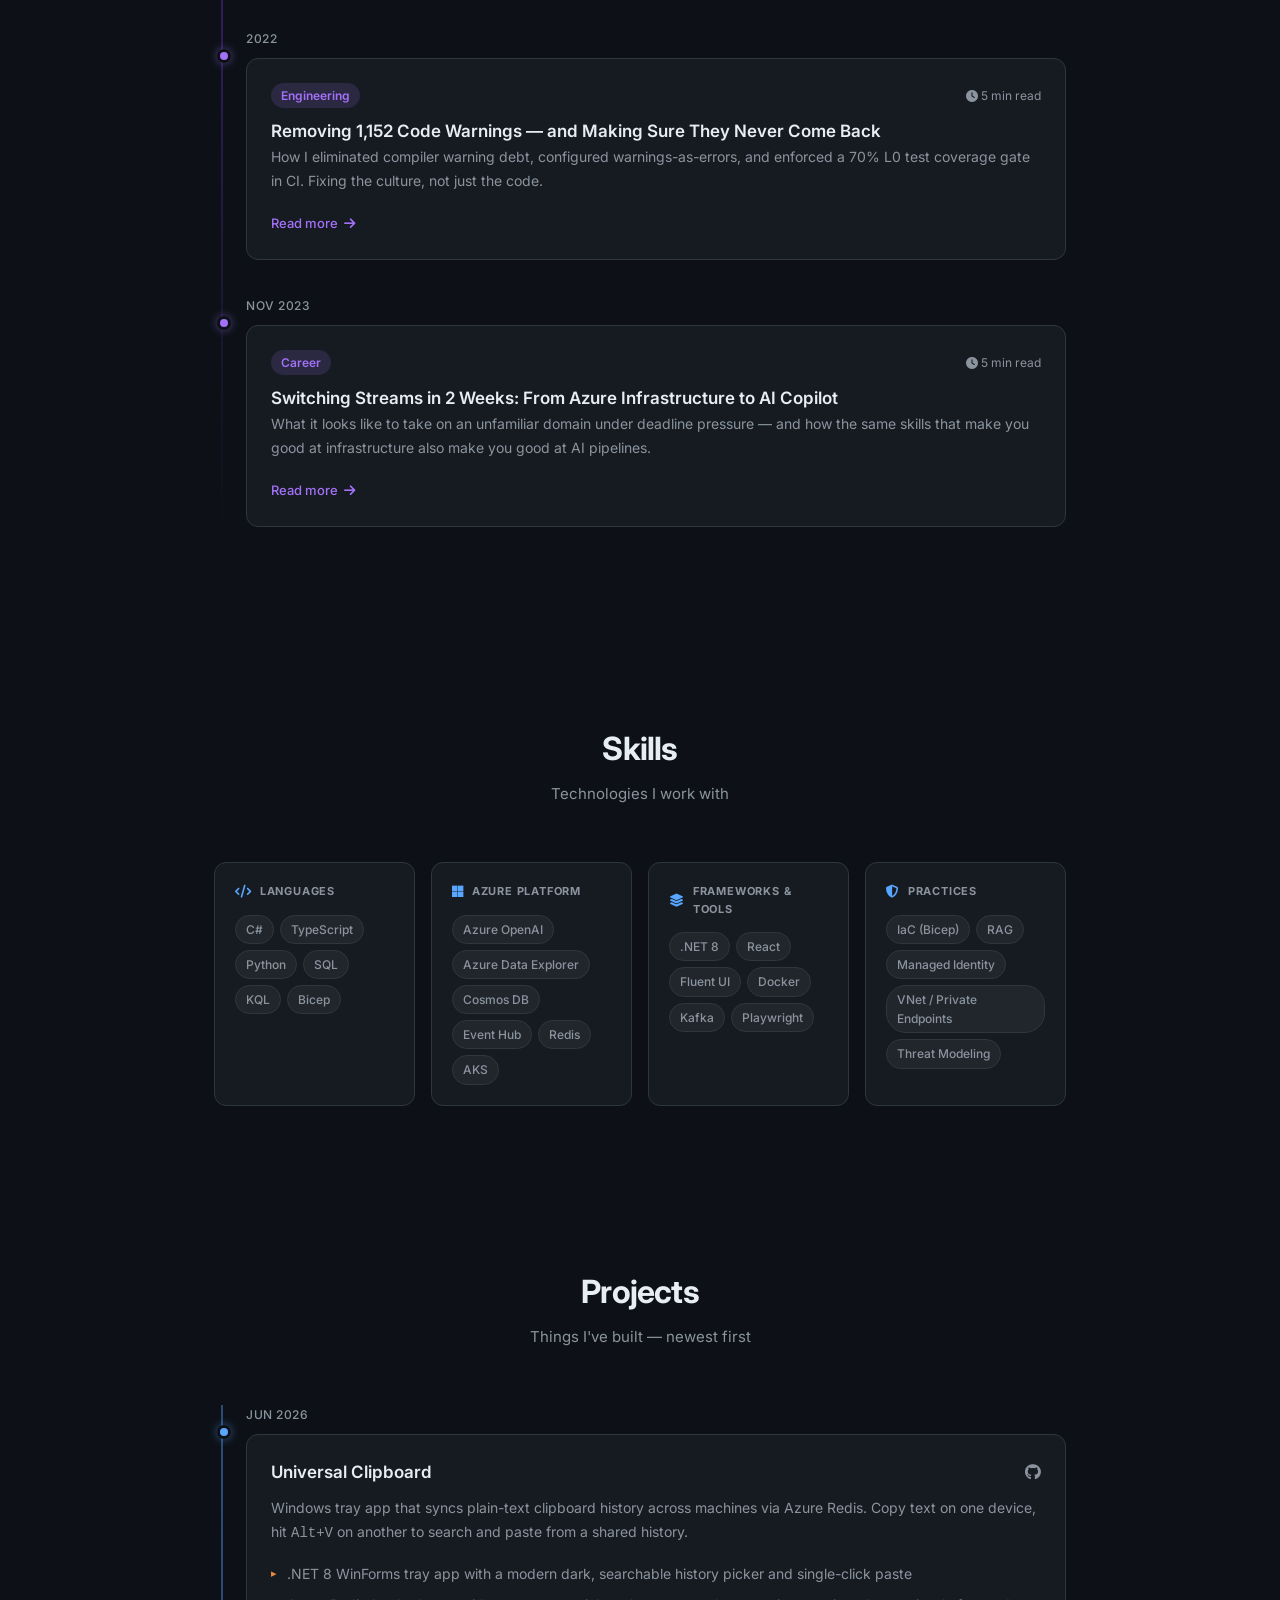
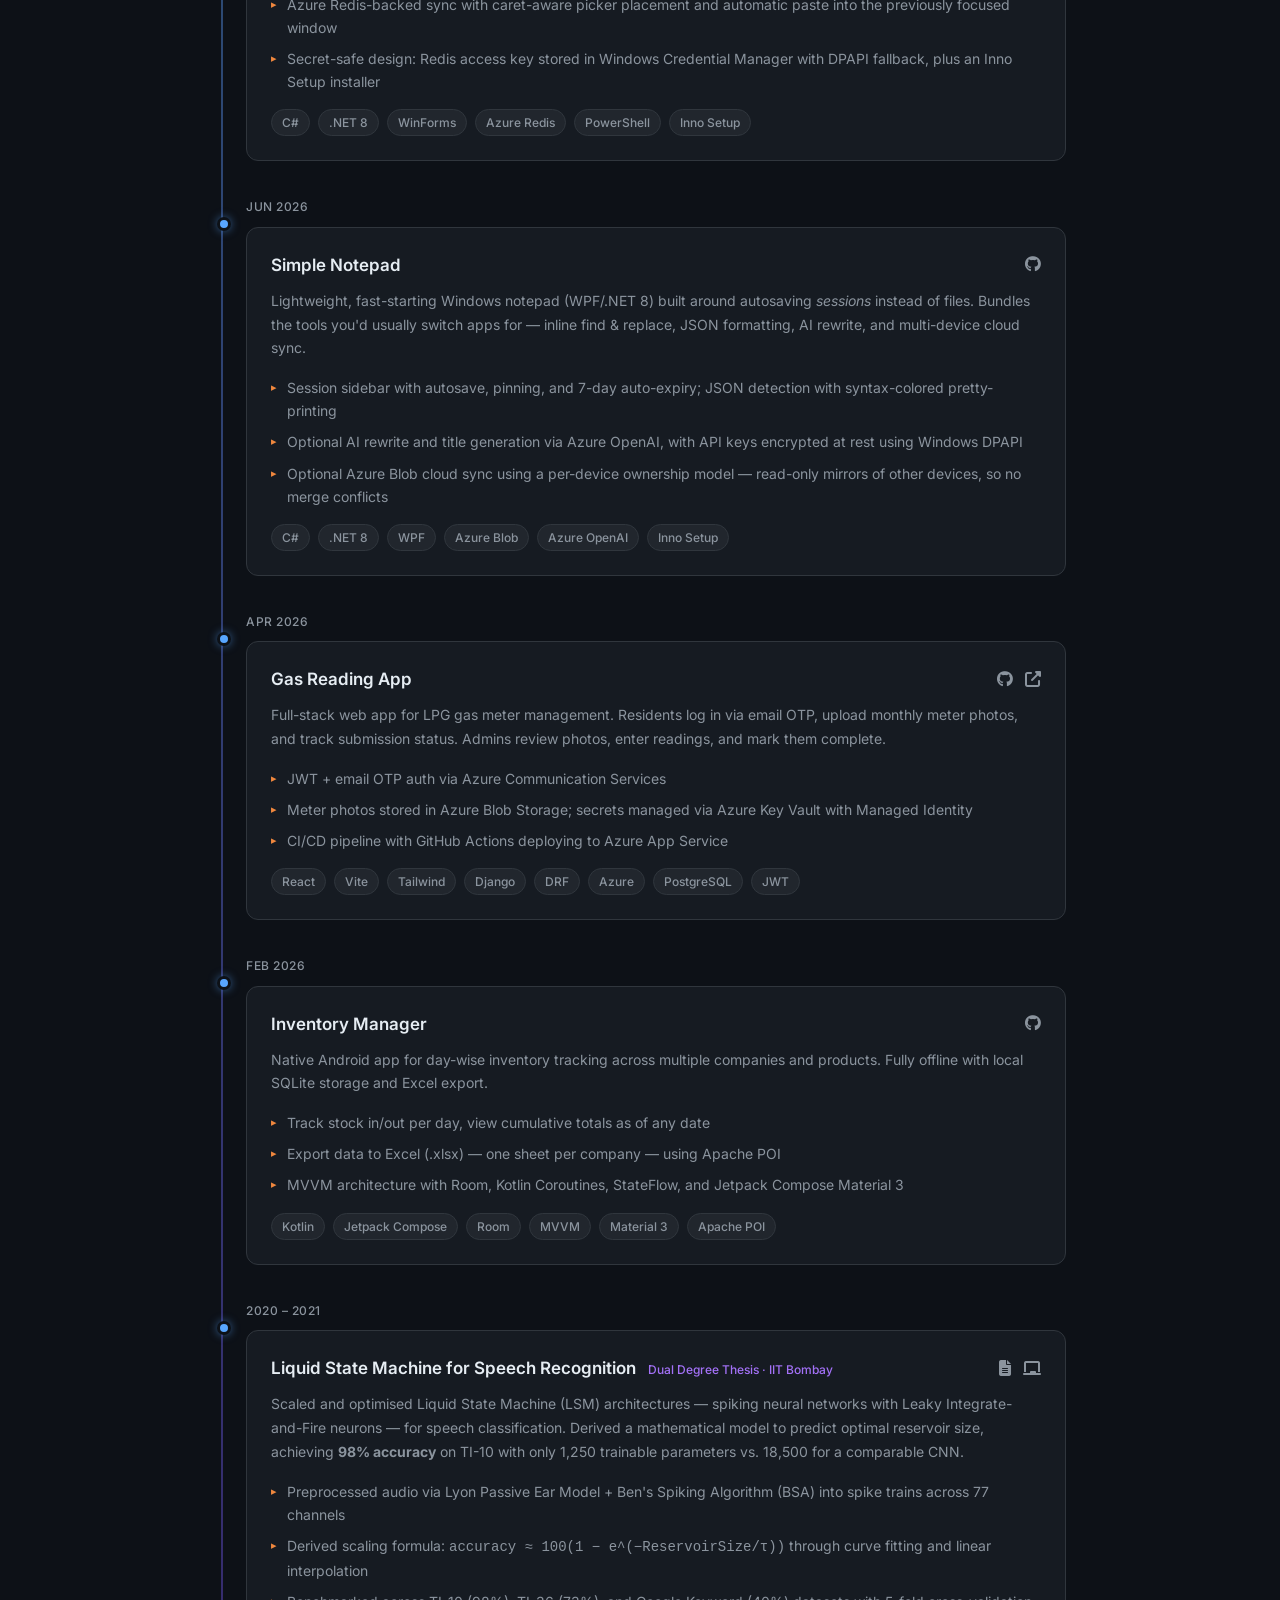
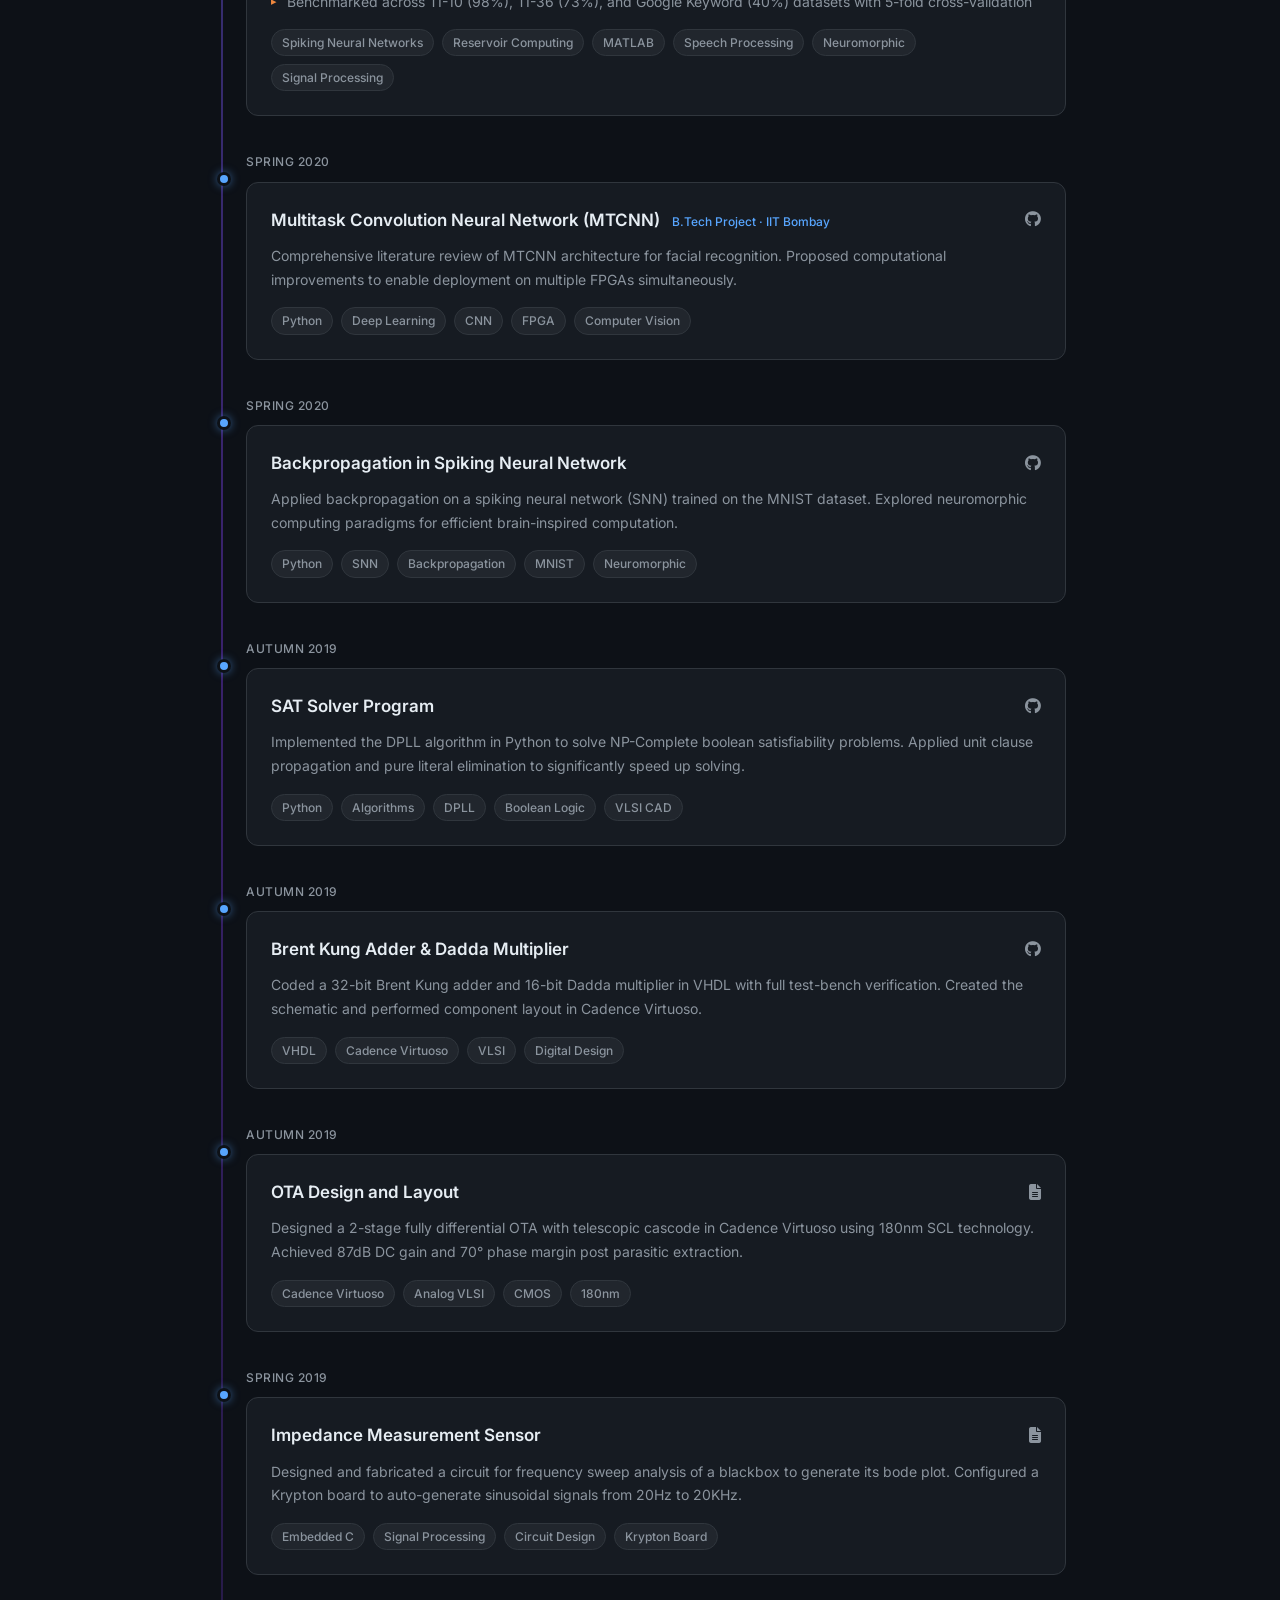
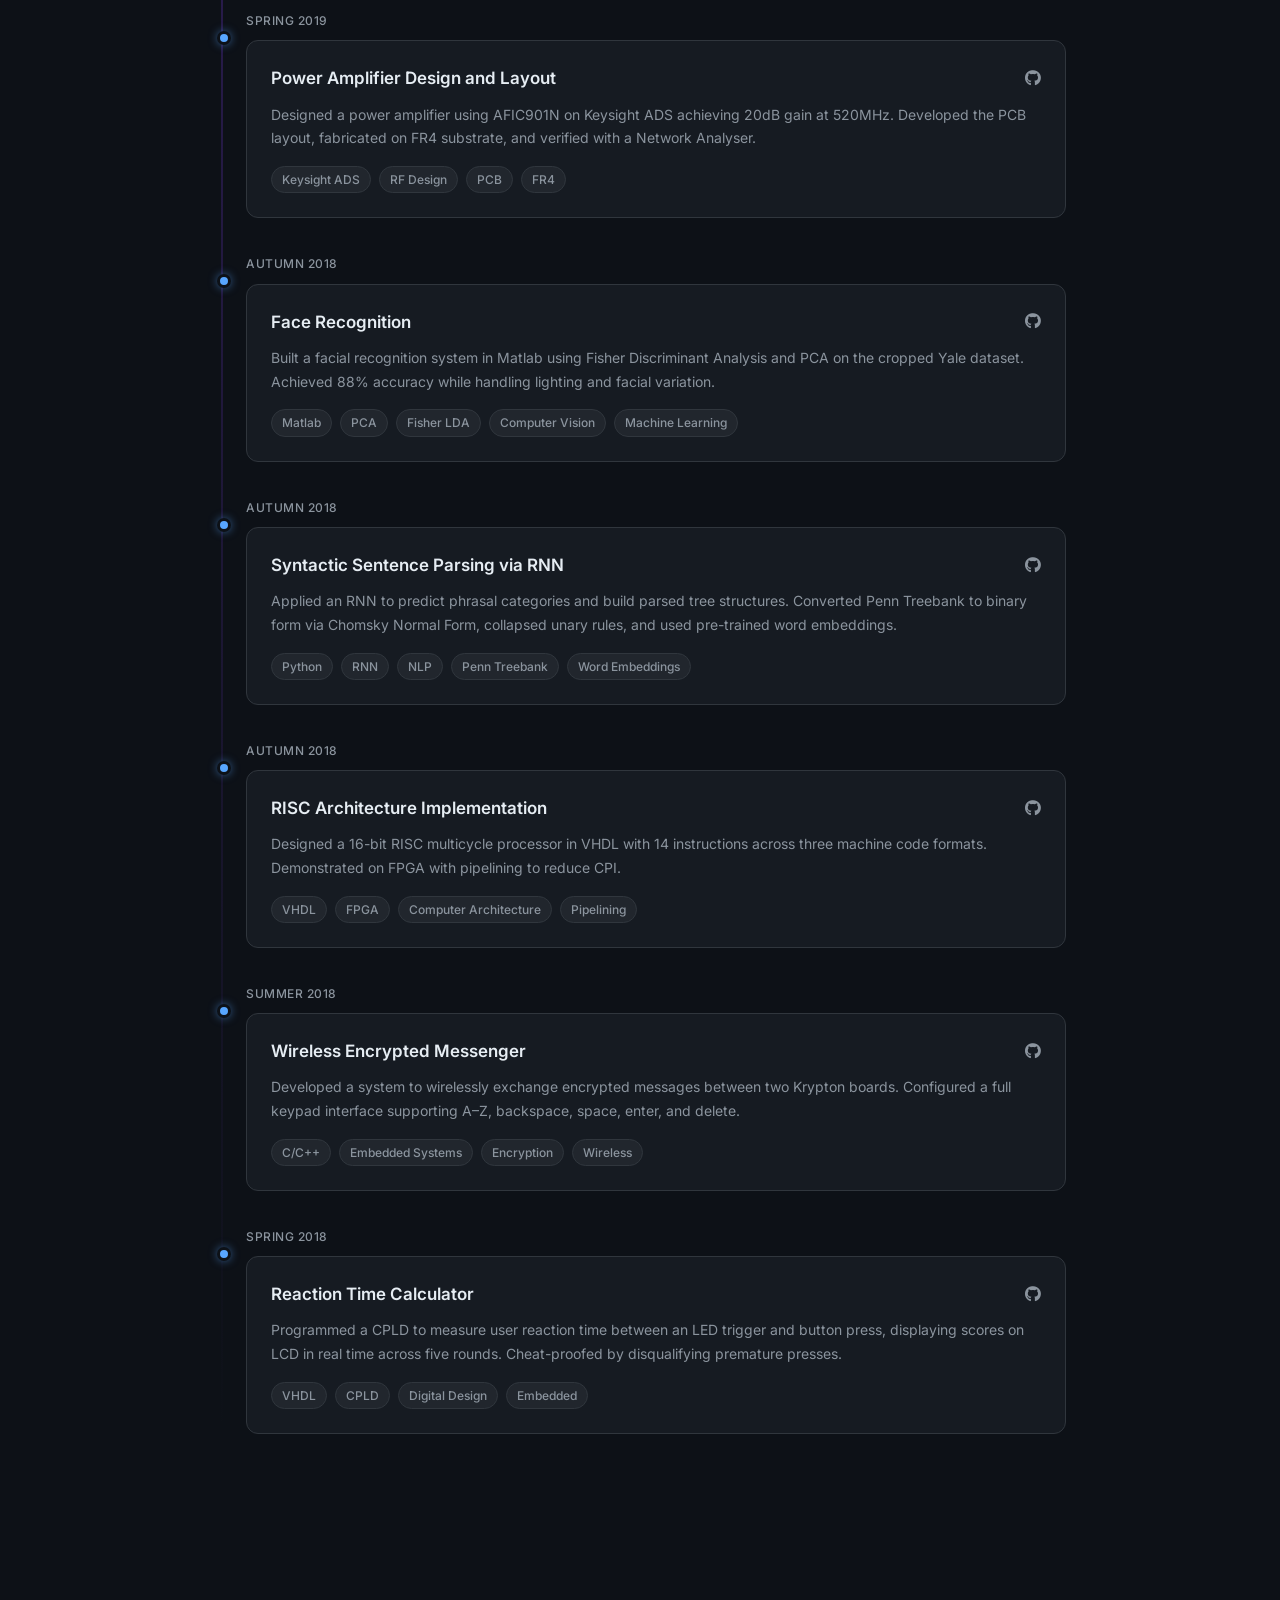
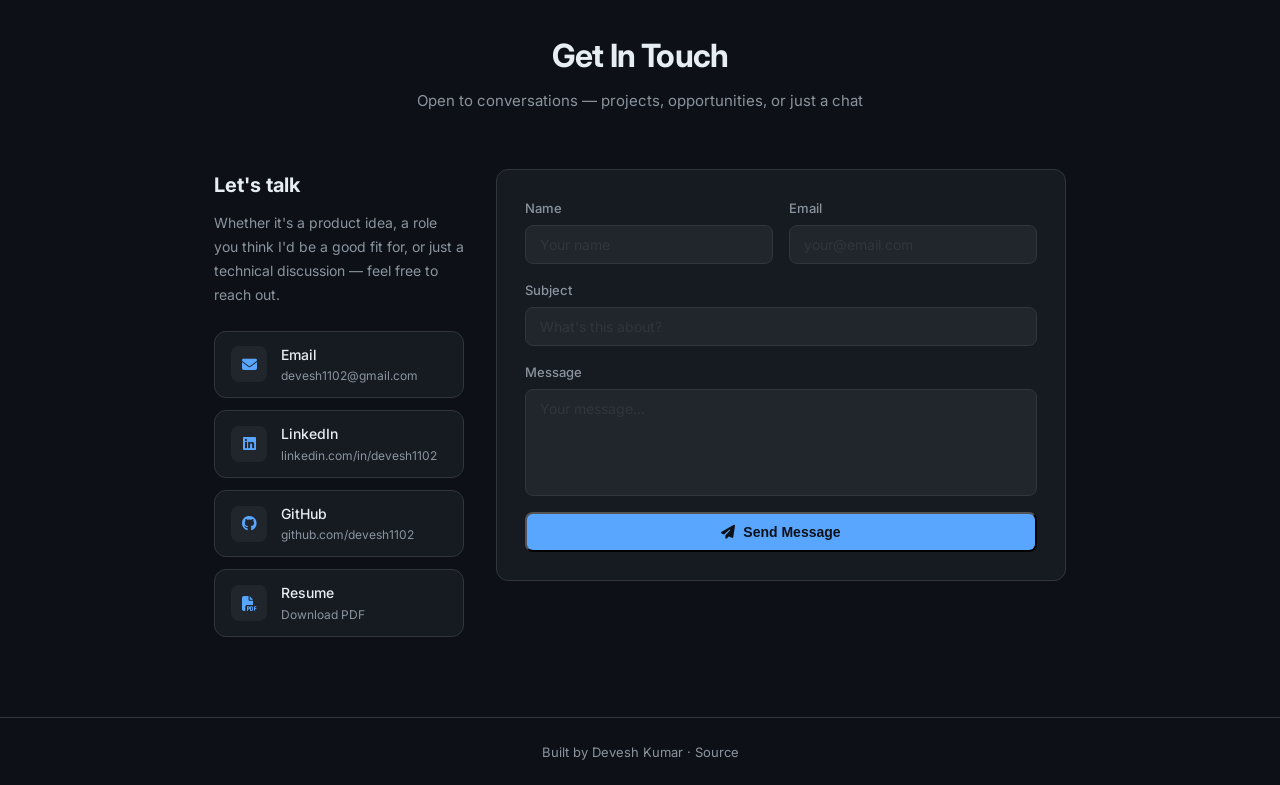
==== commit f3ca01de: "feat(projects): add Simple Notepad project Co-authored-by: Copilot <223556219+Copilot@users.noreply." ====
--- a/index.html
+++ b/index.html
@@ -443,6 +443,28 @@
 
       <div class="timeline-item">
         <div class="timeline-dot"></div>
+        <div class="timeline-date">Jun 2026</div>
+        <div class="card">
+          <div class="card-top">
+            <h3>Simple Notepad</h3>
+            <div class="card-links">
+              <a href="https://github.com/devesh1102/simple-notepad" target="_blank" rel="noopener noreferrer" aria-label="GitHub"><i class="fab fa-github"></i></a>
+            </div>
+          </div>
+          <p>Lightweight, fast-starting Windows notepad (WPF/.NET 8) built around autosaving <em>sessions</em> instead of files. Bundles the tools you'd usually switch apps for — inline find &amp; replace, JSON formatting, AI rewrite, and multi-device cloud sync.</p>
+          <ul class="exp-list">
+            <li>Session sidebar with autosave, pinning, and 7-day auto-expiry; JSON detection with syntax-colored pretty-printing</li>
+            <li>Optional AI rewrite and title generation via Azure OpenAI, with API keys encrypted at rest using Windows DPAPI</li>
+            <li>Optional Azure Blob cloud sync using a per-device ownership model — read-only mirrors of other devices, so no merge conflicts</li>
+          </ul>
+          <div class="tags">
+            <span>C#</span><span>.NET 8</span><span>WPF</span><span>Azure Blob</span><span>Azure OpenAI</span><span>Inno Setup</span>
+          </div>
+        </div>
+      </div>
+
+      <div class="timeline-item">
+        <div class="timeline-dot"></div>
         <div class="timeline-date">Apr 2026</div>
         <div class="card">
           <div class="card-top">
